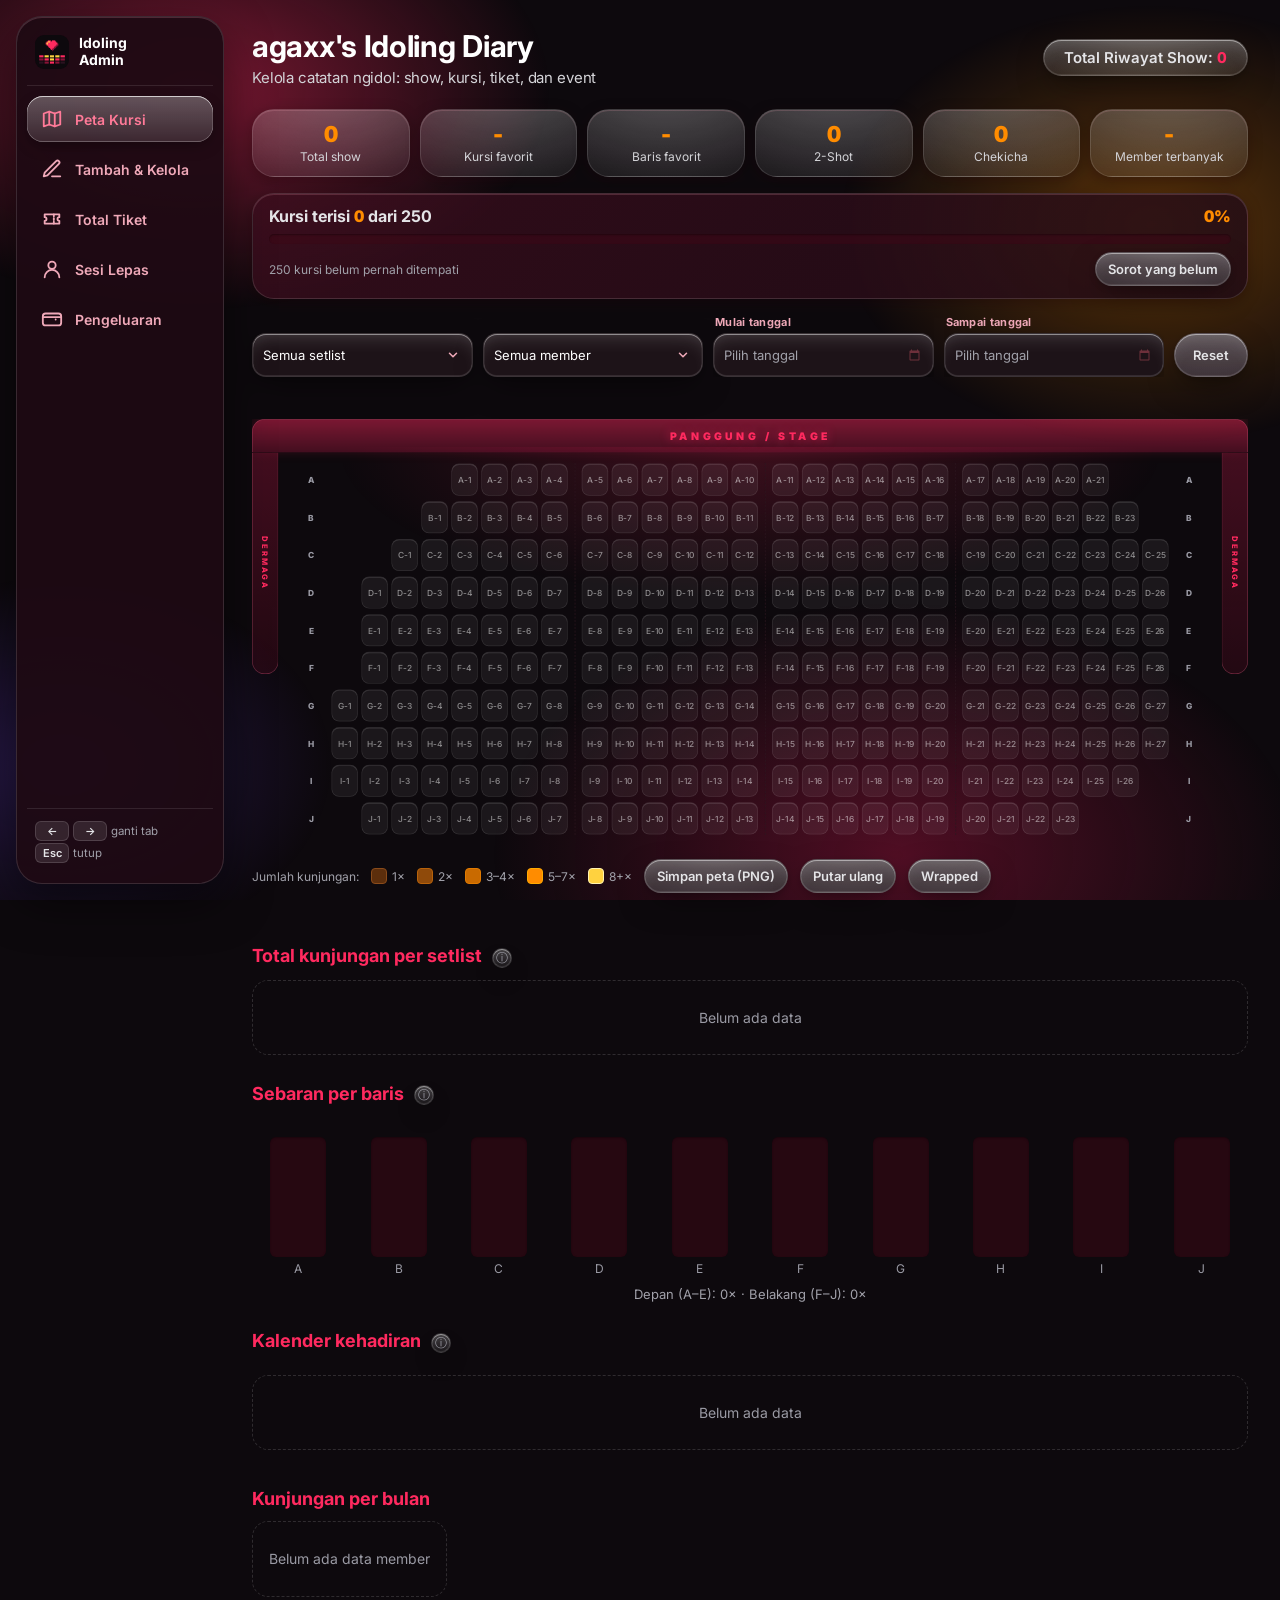
==== admin.html @ a736b7a4 "Improve lineup rendering and member display Enhance lineup rendering with new member indication and " ====
<!DOCTYPE html>
<html lang="id">
<head>
<meta charset="UTF-8">
<meta name="viewport" content="width=device-width, initial-scale=1.0, viewport-fit=cover">
<title>agaxx's Idoling Diary · Admin</title>
<meta name="theme-color" content="#0d090d">
<meta name="robots" content="noindex,nofollow">
<link rel="icon" type="image/png" href="icons/icon-192.png">
<link rel="preconnect" href="https://fonts.googleapis.com">
<link rel="preconnect" href="https://fonts.gstatic.com" crossorigin>
<link href="https://fonts.googleapis.com/css2?family=Inter:wght@400;500;600;700;800;900&family=Caveat:wght@600;700&display=swap" rel="stylesheet">
<link rel="stylesheet" href="assets/css/shared.css">
<style>
.view{display:none;width:100%}
.view.active{display:flex;flex-direction:column;align-items:center}
.crud{width:100%;max-width:1200px;display:grid;grid-template-columns:340px 1fr;gap:24px;align-items:start;margin-top:20px}
.card{background:#140d11;border:1px solid #2a1820;border-radius:16px;padding:24px;box-sizing:border-box}
.card h3{margin:0 0 18px;font-size:18px;color:#ff2a5f}
.fg{display:flex;flex-direction:column;gap:6px;margin-bottom:14px}
.fg label{font-size:13px;color:#a1a1aa;font-weight:600}
.lu-box{background:#0f0a0d;border:1px solid #3d222e;border-radius:10px;padding:8px;display:flex;flex-direction:column;gap:8px}
.lu-box:focus-within{border-color:#ff2a5f}
.lu-box input{border:0!important;background:transparent!important;padding:4px 2px!important;box-shadow:none!important;outline:none}
.lu-chips{display:flex;flex-wrap:wrap;gap:6px}
.lu-chips:empty{display:none}
.lu-chip{display:inline-flex;align-items:center;gap:6px;background:rgba(255,140,0,.16);border:1px solid rgba(255,140,0,.45);color:#ffd9b0;border-radius:9999px;padding:4px 6px 4px 10px;font-size:12.5px;font-weight:600}
.lu-chip.new{background:rgba(255,210,63,.14);border:1px dashed rgba(255,210,63,.65);color:#ffe9a0}
.lu-chip button{background:none;border:0;color:inherit;font-size:15px;line-height:1;cursor:pointer;padding:0 3px;opacity:.8}
.lu-chip button:hover{opacity:1;color:#ff2a5f}
.lu-copy{display:flex;gap:8px;align-items:center}
.lu-copy select{flex:1;min-width:0}
.lu-copy[hidden]{display:none}
.lu-pick summary{cursor:pointer;font-size:12.5px;color:#a1a1aa}
.lu-pick .lu-chips{margin-top:8px;max-height:180px;overflow-y:auto}
.lu-pick button{background:#181115;color:#e4e4e7;border:1px dashed #3d222e;border-radius:9999px;padding:4px 10px;font-size:12.5px;cursor:pointer}
.lu-pick button:hover{border-color:#ff2a5f;color:#ff2a5f}
.lu-n{color:#a1a1aa;font-size:12px}
input,textarea,select{background:#1d1318;border:1px solid #3d222e;border-radius:8px;padding:10px 12px;color:#fff;font-size:14px;font-family:inherit;outline:none;box-sizing:border-box;width:100%}
input:focus,textarea:focus,select:focus{border-color:#ff2a5f}
#msg{font-size:13px;margin-top:10px;min-height:16px;color:#f87171}
.actions{display:flex;gap:8px;margin-top:18px}
.btn{padding:12px 16px;border-radius:8px;font-weight:700;font-size:14px;cursor:pointer;border:1px solid #3f3f46;background:#27272a;color:#d4d4d8}
.btn.main{flex:1;background:#881337;border-color:#f43f5e;color:#fff}
#btn-cancel{display:none}
.bar{display:flex;justify-content:space-between;align-items:center;gap:12px;margin-bottom:16px;flex-wrap:wrap}
.bar h3{margin:0}
#search{max-width:200px;padding:8px 12px;font-size:13px}
.tools{display:flex;gap:8px;margin-bottom:16px;flex-wrap:wrap}
.tools .btn{padding:8px 14px;font-size:13px}
.scroll{overflow-x:auto}
table{width:100%;border-collapse:collapse;text-align:left;font-size:13px;min-width:600px}
th{background:#1d1318;color:#a1a1aa;padding:12px 10px;font-weight:600;border-bottom:1px solid #3d222e}
td{padding:12px 10px;border-bottom:1px solid #24151d;color:#e4e4e7}
.seat-badge.bad{background:#dc2626;color:#fff}
.ts-ya,.ts-no{padding:3px 8px;border-radius:6px;font-size:11px;font-weight:700}
.ts-ya{background:#047857;color:#fff}.ts-no{background:#27272a;color:#a1a1aa;font-weight:600}
.act{padding:6px 10px;border-radius:6px;border:none;font-size:12px;font-weight:600;cursor:pointer;margin-right:4px;color:#fff}
.edit{background:#2563eb}.del{background:#dc2626}
.thumb{display:block;width:44px;height:44px;object-fit:cover;border-radius:6px;margin-top:6px;cursor:zoom-in;border:1px solid #3d222e}

.pprev{display:none;align-items:center;gap:10px;margin-top:6px}
.pprev img{width:64px;height:64px;object-fit:cover;border-radius:8px;border:1px solid #3d222e}
.pprev .btn{padding:6px 10px;font-size:12px}
@media(max-width:900px){.crud{grid-template-columns:1fr}}
td .seat-badge{font-size:12px}
#backup-note{font-size:12px;color:#a1a1aa;margin:0 0 10px}
#backup-note.warn{color:#fbbf24}
#pager{display:flex;gap:12px;align-items:center;justify-content:center;margin-top:12px;font-size:13px;color:#a1a1aa}
.modal.wide{max-width:680px;max-height:90vh;overflow-y:auto}
.jk-help{color:#a1a1aa;font-size:13px;margin:0 0 10px;line-height:1.5}
#jk-in,#jk-code{font-family:monospace;font-size:12px;margin:8px 0}
details{margin:8px 0}
summary{cursor:pointer;color:#ff8c00;font-size:13px;font-weight:600}
.jk-opt{display:flex;gap:8px;align-items:center;font-size:13px;margin:8px 0}
.jk-opt input{width:auto}
#jk-out{margin:12px 0;max-height:240px;overflow-y:auto;font-size:13px;color:#e4e4e7}
.jk-r{display:grid;grid-template-columns:100px 56px 1fr auto;gap:8px;padding:6px 8px;border-bottom:1px solid #24151d}
.jk-r.dup{opacity:.55}
.jk-r i{font-style:normal;font-size:11px;font-weight:800;color:#34d399}
.jk-r.dup i{color:#a1a1aa}
.jk-act{display:flex;gap:8px;justify-content:flex-end}
.btn:disabled{opacity:.4;cursor:default}
#cat-list{max-height:55vh;overflow-y:auto}
.cat-r{display:flex;gap:10px;align-items:center;justify-content:space-between;padding:8px 0;border-bottom:1px solid #24151d}
.cat-n{flex:1;min-width:0;font-size:13px}
.cat-n small{display:block;color:#a1a1aa;font-size:11px}
.cat-r select{width:auto;max-width:55%}
.pubopt{flex-basis:100%;width:100%;display:flex;flex-direction:column;gap:6px;margin-top:10px;padding:12px;border:1px solid #3d222e;border-radius:10px;font-size:13px;box-sizing:border-box}
.pubopt label{display:flex;gap:8px;align-items:center}
.pubopt input{width:auto}
.pubopt small{color:#a1a1aa}
#todo{display:flex;flex-wrap:wrap;gap:8px;align-items:center;margin:0 0 10px;font-size:13px}
.todo-c{background:#2a1a10;border:1px solid #6b4a12;color:#fbbf24;border-radius:99px;padding:5px 12px;font-size:12px;font-weight:700;cursor:pointer;font-family:inherit}
.todo-c:hover,.todo-c.on{background:#6b4a12;color:#fff}
.todo-ok{color:#34d399;font-weight:700}
#tt{display:flex;flex-direction:column;gap:18px}
.tt-note{color:#a1a1aa;font-size:12px;margin:0}
.tt-years{display:flex;flex-wrap:wrap;gap:6px}
.tt-y{background:#181115;border:1px solid #2d1820;color:#e4e4e7;border-radius:99px;padding:5px 14px;font-size:12px;font-weight:700;cursor:pointer;font-family:inherit}
.tt-y:hover{border-color:#ff2a5f}
.tt-y.on{background:#881337;border-color:#f43f5e;color:#fff}
.tt-hero{background:linear-gradient(135deg,rgba(255,42,95,.2),#181115 70%);border:1px solid #3d222e;border-radius:16px;padding:20px}
.tt-big{display:flex;align-items:baseline;gap:10px;flex-wrap:wrap}
.tt-big b{font-size:48px;font-weight:900;color:#ffd23f;line-height:1;font-variant-numeric:tabular-nums}
.tt-big span{font-size:15px;font-weight:700;color:#e4e4e7}
.tt-big small{color:#a1a1aa;font-size:12px}
.tt-bar{display:flex;height:12px;border-radius:99px;overflow:hidden;background:#1e050c;transform-origin:left;animation:growx .8s cubic-bezier(.2,.8,.2,1) both}
.tt-bar i{display:block;height:100%}
.tt-legend{display:flex;flex-wrap:wrap;gap:6px 16px;margin-top:10px;font-size:12px;color:#d4d4d8}
.tt-legend span{display:inline-flex;align-items:center;gap:6px}
.tt-legend i{width:10px;height:10px;border-radius:3px;display:inline-block}
.tt-cards{display:grid;grid-template-columns:repeat(auto-fit,minmax(150px,1fr));gap:12px}
.tt-c{background:#181115;border:1px solid #2d1820;border-top:3px solid var(--c);border-radius:14px;padding:14px;animation:rise .45s cubic-bezier(.2,.8,.2,1) both;animation-delay:calc(var(--i) * 80ms)}
.tt-c b{display:block;font-size:34px;font-weight:900;color:var(--c);line-height:1.1;font-variant-numeric:tabular-nums}
.tt-c .tl{font-size:14px;font-weight:800;color:#fff;margin-top:2px}
.tt-c small{display:block;color:#a1a1aa;font-size:11px;margin-top:6px;line-height:1.55}
.tt-h{color:#ff2a5f;font-size:15px;margin:0 0 6px}
.tt-r{display:grid;grid-template-columns:minmax(80px,150px) 1fr 40px;gap:10px;align-items:center;padding:6px 0;font-size:13px}
.tt-r .nm{overflow:hidden;text-overflow:ellipsis;white-space:nowrap}
.tt-r .nm small{display:block;color:#a1a1aa;font-size:10px}
.tt-r .tot{font-weight:900;color:#ff8c00;text-align:right;font-variant-numeric:tabular-nums}
@media(prefers-reduced-motion:reduce){.tt-bar,.tt-c{animation:none}}
.tt-r .nm,.tt-m .nm{overflow:hidden;text-overflow:ellipsis;white-space:nowrap}
.tt-m .nm small{display:block;color:#a1a1aa;font-size:10px}
.tt-m{border-bottom:1px solid #24151d}
.tt-m summary{display:grid;grid-template-columns:minmax(90px,170px) 1fr 40px;gap:10px;align-items:center;padding:8px 4px;cursor:pointer;list-style:none;font-size:13px;border-radius:8px;transition:background .2s}
.tt-m summary::-webkit-details-marker{display:none}
.tt-m summary:hover{background:rgba(255,255,255,.04)}
.tt-m .nm::before{content:'▸';display:inline-block;margin-right:6px;color:#9a9aa4;transition:transform .25s var(--ease)}
.tt-m[open] .nm::before{transform:rotate(90deg)}
.tt-m .tot{font-weight:900;color:#ff8c00;text-align:right;font-variant-numeric:tabular-nums}
.tt-m em{font-style:normal;font-size:10px;color:#93c5fd;border:1px solid #1e3a5f;border-radius:99px;padding:1px 6px;margin-left:6px}
.tt-ml{padding:4px 0 10px 14px;margin:0 0 8px 6px;border-left:2px solid #3d222e}
.tt-m[open] .tt-ml{animation:fade .3s ease-out}
.tt-m{interpolate-size:allow-keywords}
.tt-m::details-content{block-size:0;overflow:hidden;transition:block-size .3s ease,content-visibility .3s allow-discrete}
.tt-m[open]::details-content{block-size:auto}
/* animasi admin */
.view.active{animation:tabin .3s var(--ease)}
.card{animation:rise .5s var(--ease) both}
.crud>.card{animation:none} /* masuknya sudah dipegang cascade() di switchTab; animasi ganda bikin kartu melompat di akhir */
#msg.pulse{animation:rise .35s var(--ease)}
#todo .todo-c{animation:popin .3s var(--ease) both}
tbody tr{transition:background .2s}
tbody tr:hover{background:rgba(255,255,255,.035)}
input:focus,select:focus,textarea:focus{box-shadow:0 0 0 3px rgba(255,42,95,.18)}
input,select,textarea{transition:border-color .2s,box-shadow .2s}
.thumb{transition:transform .25s var(--ease)}
.thumb:hover{transform:scale(1.6);position:relative;z-index:3}
@media(prefers-reduced-motion:reduce){.tt-m[open] .tt-ml,.view.active,.card,#msg.pulse,#todo .todo-c{animation:none}.tt-m::details-content{transition:none}}
.tt-fil{display:flex;flex-wrap:wrap;align-items:center;gap:6px}
.tt-fil>span{font-size:11px;color:#a1a1aa;min-width:44px}
.tt-c[data-k]{cursor:pointer}
.tt-c.on{box-shadow:0 0 0 2px var(--c)}
button.tt-c{font:inherit;color:inherit;text-align:left;cursor:pointer}
.tt-c .tl{display:block}
.tt-c.on{box-shadow:0 0 0 2px var(--c)}
.tt-hint{font-style:normal;color:#9a9aa4}
.tt-k{min-width:84px}
.ex-n{font-size:22px!important}
.ex-big{font-size:38px!important}
.ex-m summary{grid-template-columns:minmax(90px,170px) 1fr 112px}
.ex-m .tot{font-size:12px;white-space:nowrap}
.ex-l{display:grid;grid-template-columns:1fr auto auto;gap:12px;font-size:12px;padding:4px 0;color:#d4d4d8}
.ex-l b{color:#ff8c00;min-width:96px;text-align:right}
.ex-prices{background:#181115;border:1px solid #2d1820;border-radius:12px;padding:10px 14px}
.ex-prices summary{cursor:pointer;font-weight:700;color:#e4e4e7}
.ex-grid{display:grid;grid-template-columns:repeat(auto-fit,minmax(230px,1fr));gap:4px 16px;margin:10px 0}
.ex-pr{display:grid;grid-template-columns:1fr 120px;gap:8px;align-items:center;font-size:13px}
.ex-ov{display:grid;grid-template-columns:140px 1fr 120px 36px;gap:8px;align-items:center;margin:6px 0}
.ex-prices small{color:#a1a1aa}
.ex-sub{margin-bottom:14px}
#ex:not([hidden]),#away:not([hidden]),#misc:not([hidden]){animation:tabin .3s var(--ease)}
#away,#misc{display:flex;flex-direction:column;gap:18px}
.aw-form{display:grid;grid-template-columns:repeat(auto-fit,minmax(170px,1fr));gap:10px;background:#181115;border:1px solid #2d1820;border-radius:14px;padding:14px}
.aw-form label{display:grid;gap:4px;font-size:12px;color:#a1a1aa}
.aw-wide{grid-column:1/-1}
.aw-act{grid-column:1/-1;display:flex;gap:8px;justify-content:flex-end}
.aw-row{display:grid;grid-template-columns:100px 1fr auto auto;gap:10px;align-items:center;padding:8px 6px;border-bottom:1px solid #24151d;font-size:13px;transition:background .2s}
.aw-row:hover{background:rgba(255,255,255,.035)}
.aw-row b{color:#ff8c00;white-space:nowrap}
.aw-m small{display:block;color:#a1a1aa;font-size:11px}
.aw-m i{display:inline-block;width:8px;height:8px;border-radius:50%;margin-right:6px}
.aw-b{display:flex;gap:6px}
.tt-r.aw-t{grid-template-columns:minmax(90px,170px) 1fr 104px}
.aw-t .tot{font-size:12px;white-space:nowrap}
@media(max-width:600px){.aw-row{grid-template-columns:84px 1fr auto}.aw-b{grid-column:1/-1;justify-content:flex-end}}
.so-row{display:grid;grid-template-columns:56px 1fr auto auto;gap:12px;align-items:center;padding:8px 6px;border-bottom:1px solid #24151d;font-size:13px;transition:background .2s}
.so-row:hover{background:rgba(255,255,255,.035)}
.so-row img,.so-ph{width:48px;height:48px;border-radius:8px;object-fit:cover;background:#1e050c;display:flex;align-items:center;justify-content:center;cursor:zoom-in}
.so-ph{cursor:default}
.so-row small{display:block;color:#a1a1aa;font-size:11px}
.so-p{color:#ff8c00;white-space:nowrap}
.tsev-h{display:flex;flex-wrap:wrap;gap:10px;align-items:center;justify-content:space-between;margin:0 0 6px}
.tsev-h select{width:auto}
.tsev-row{display:grid;grid-template-columns:56px 1fr auto;gap:12px;align-items:center;padding:8px 6px;border-bottom:1px solid #24151d;font-size:13px}
.tsev-row small{display:block;color:#a1a1aa;font-size:11px}
.tsev-row img,.tsev-row .so-ph{width:48px;height:48px;border-radius:8px;object-fit:cover;background:#1e050c;display:flex;align-items:center;justify-content:center}
.tsev-row img{cursor:zoom-in}
.tsev-up{position:relative;overflow:hidden;cursor:pointer;display:inline-block}
.tsev-up input{position:absolute;inset:0;opacity:0;cursor:pointer;font-size:0}
#tsev{margin-bottom:26px}
@media(max-width:600px){.tsev-row{grid-template-columns:56px 1fr}.tsev-row .aw-b{grid-column:1/-1;justify-content:flex-end}}
.so-prev{display:flex;gap:10px;align-items:center;margin-top:6px}
.so-prev img{width:72px;height:72px;object-fit:cover;border-radius:10px}
#solo{display:flex;flex-direction:column;gap:18px}
@media(max-width:600px){.so-row{grid-template-columns:56px 1fr auto}.so-row .aw-b{grid-column:1/-1;justify-content:flex-end}}
</style>
<style>
/* admin-app.css — tampilan "seperti app" untuk admin.html (padanan app.css di index.html).
   Semua aturan dibatasi ke body.adm dan dimuat SETELAH shared.css dan <style> admin.
   HP    : max-width 768px  (tab bar melayang di bawah, ikon + label pendek)
   Tablet: 769–1279px       (tab di atas, menempel, boleh turun baris)
   Laptop: min-width 1280px (sidebar kiri) */

.sb-brand,.sb-keys{display:none}

/* ---------- perbaikan lebar: halaman admin tidak boleh melebar ke samping ---------- */
body.adm .view{min-width:0}
body.adm .card{min-width:0}
body.adm .crud{grid-template-columns:340px minmax(0,1fr)} /* 1fr biasa tidak bisa lebih sempit dari tabel min-width:600px di dalamnya */
@media(max-width:900px){body.adm .crud{grid-template-columns:minmax(0,1fr)}}

/* ---------- gerak ala iOS ---------- */
body.adm{--ios:cubic-bezier(.32,.72,0,1);-webkit-tap-highlight-color:transparent}
body.adm .wrap{overflow-x:clip}
body.adm button,body.adm .seat{touch-action:manipulation}
body.adm .view.active{animation:none} /* perpindahan tab digerakkan skrip (WAAPI) */
body.adm .tab-ind{transition:none!important;will-change:transform,width,height;border-radius:9999px}
body.adm .tab:active{transform:scale(.93)}

/* ---------- ikon tab (mask SVG, ikut warna teks) ---------- */
body.adm .tab{--ic:none}
body.adm .tab[data-tab=peta]{--ic:url("data:image/svg+xml,%3Csvg xmlns='http://www.w3.org/2000/svg' viewBox='0 0 24 24' fill='none' stroke='black' stroke-width='2' stroke-linecap='round' stroke-linejoin='round'%3E%3Cpath d='M3 6l6-2 6 2 6-2v14l-6 2-6-2-6 2z'/%3E%3Cpath d='M9 4v14M15 6v14'/%3E%3C/svg%3E")}
body.adm .tab[data-tab=crud]{--ic:url("data:image/svg+xml,%3Csvg xmlns='http://www.w3.org/2000/svg' viewBox='0 0 24 24' fill='none' stroke='black' stroke-width='2' stroke-linecap='round' stroke-linejoin='round'%3E%3Cpath d='M12 20h9'/%3E%3Cpath d='M16.5 3.5a2.1 2.1 0 0 1 3 3L7 19l-4 1 1-4z'/%3E%3C/svg%3E")}
body.adm .tab[data-tab=tiket]{--ic:url("data:image/svg+xml,%3Csvg xmlns='http://www.w3.org/2000/svg' viewBox='0 0 24 24' fill='none' stroke='black' stroke-width='2' stroke-linecap='round' stroke-linejoin='round'%3E%3Cpath d='M4 7h16v3a2 2 0 0 0 0 4v3H4v-3a2 2 0 0 0 0-4z'/%3E%3Cpath d='M14 7v10' stroke-dasharray='2 2'/%3E%3C/svg%3E")}
body.adm .tab[data-tab=solo]{--ic:url("data:image/svg+xml,%3Csvg xmlns='http://www.w3.org/2000/svg' viewBox='0 0 24 24' fill='none' stroke='black' stroke-width='2' stroke-linecap='round' stroke-linejoin='round'%3E%3Ccircle cx='12' cy='8' r='4'/%3E%3Cpath d='M4 21a8 8 0 0 1 16 0'/%3E%3C/svg%3E")}
body.adm .tab[data-tab=biaya]{--ic:url("data:image/svg+xml,%3Csvg xmlns='http://www.w3.org/2000/svg' viewBox='0 0 24 24' fill='none' stroke='black' stroke-width='2' stroke-linecap='round' stroke-linejoin='round'%3E%3Crect x='2' y='6' width='20' height='13' rx='3'/%3E%3Cpath d='M16 12.5h.01M2 10h20'/%3E%3C/svg%3E")}
body.adm .tab::before{content:'';flex:none;width:22px;height:22px;background:currentColor;
  -webkit-mask:var(--ic) center/contain no-repeat;mask:var(--ic) center/contain no-repeat}

/* =====================================================================
   HP
   ===================================================================== */
@media(max-width:768px){
  html{overscroll-behavior-y:contain}
  body.adm .wrap{padding:calc(env(safe-area-inset-top,0px) + 18px) 12px calc(108px + env(safe-area-inset-bottom,0px))}
  :root{--stick:calc(env(safe-area-inset-top,0px) + 12px)!important}

  body.adm .head{margin-bottom:16px;padding:0 6px}
  body.adm .head h1{font-size:28px;line-height:1.1;letter-spacing:-.02em;margin:0 0 8px;text-wrap:balance}
  body.adm .head .sub{font-size:13px;line-height:1.45;margin:0 0 14px;text-wrap:balance}

  /* tab bar melayang di bawah */
  body.adm .tabbar{position:fixed;top:auto;bottom:calc(10px + env(safe-area-inset-bottom,0px));left:12px;right:12px;width:auto;margin:0;
    display:grid;grid-template-columns:none;grid-auto-flow:column;grid-auto-columns:minmax(0,1fr);gap:0;padding:6px;border-radius:28px;z-index:40;box-sizing:border-box;
    box-shadow:0 14px 34px rgba(0,0,0,.55),inset 0 1px 0 rgba(255,170,190,.22)}
  body.adm .tab{display:flex;flex-direction:column;align-items:center;justify-content:center;gap:3px;padding:8px 2px 7px;
    font-size:0!important;line-height:0;text-align:center;min-width:0}
  body.adm .tab::after{content:attr(data-short);font-size:10.5px;font-weight:600;line-height:1.1;letter-spacing:.01em}
  body.adm .tab-ind{border-radius:22px}
}

/* =====================================================================
   Tablet & layar di antara: tab bar di atas, ikon di samping label, boleh turun baris
   ===================================================================== */
@media(min-width:769px) and (max-width:1279px){
  body.adm .tab{display:inline-flex;align-items:center;gap:7px;padding:9px 15px}
  body.adm .tab::before{width:18px;height:18px}
}

/* =====================================================================
   Laptop: sidebar kiri
   ===================================================================== */
@media(min-width:1280px){
  body.adm .wrap{max-width:none;padding:28px 32px 56px 252px}
  body.adm .tabbar{position:fixed;left:16px;top:16px;bottom:16px;width:208px;margin:0;display:flex;flex-direction:column;flex-wrap:nowrap;
    align-items:stretch;justify-content:flex-start;gap:4px;padding:16px 10px;border-radius:26px;z-index:40;box-sizing:border-box;
    box-shadow:0 18px 46px rgba(0,0,0,.5),inset 0 1px 0 rgba(255,170,190,.2)}
  body.adm .sb-brand{display:flex;align-items:center;gap:10px;padding:2px 8px 16px;margin-bottom:6px;border-bottom:1px solid rgba(255,255,255,.1);position:relative;z-index:1}
  body.adm .sb-brand img{width:34px;height:34px;border-radius:9px}
  body.adm .sb-brand b{font-size:14px;line-height:1.2;font-weight:700}
  body.adm .tab{display:flex;align-items:center;justify-content:flex-start;gap:12px;padding:12px 14px;border-radius:16px;font-size:14px;text-align:left;white-space:nowrap}
  body.adm .tab-ind{border-radius:16px}
  body.adm .sb-keys{display:block;margin-top:auto;padding:12px 8px 2px;border-top:1px solid rgba(255,255,255,.1);font-size:11.5px;line-height:1.9;color:#a1a1aa;position:relative;z-index:1}
  body.adm .sb-keys kbd{display:inline-block;min-width:20px;padding:0 6px;margin-right:4px;border-radius:6px;background:rgba(255,255,255,.1);border:1px solid rgba(255,255,255,.14);
    font:600 11px/18px Inter,system-ui,sans-serif;text-align:center;color:#e4e4e7}
}
@media(min-width:1500px){body.adm .wrap{padding-right:48px}}

@media(prefers-reduced-motion:reduce){body.adm .tab:active{transform:none}}

/* =====================================================================
   Terasa seperti aplikasi: tekan lama tidak menyeleksi teks / memunculkan menu salin.
   Hanya layar sentuh (hover:none); kolom isian tetap bisa dipilih. Laptop dengan mouse normal.
   ===================================================================== */
@media(hover:none){
  body.adm{-webkit-user-select:none;user-select:none;-webkit-touch-callout:none}
  body.adm input,body.adm textarea,body.adm select,body.adm [contenteditable],body.adm pre,body.adm #jk-out{-webkit-user-select:text;user-select:text;-webkit-touch-callout:default}
  body.adm img{-webkit-user-drag:none;user-drag:none;-webkit-touch-callout:none}
}
/* ---------- toast (simpan / urungkan hapus) ---------- */
#toast{position:fixed;left:50%;bottom:24px;z-index:60;transform:translate(-50%,12px);opacity:0;pointer-events:none;display:flex;align-items:center;gap:6px;
  padding:6px 8px 6px 16px;border-radius:99px;background:rgba(36,20,27,.97);border:1px solid rgba(255,255,255,.16);color:#fff;font-size:13px;font-weight:600;
  box-shadow:0 12px 30px rgba(0,0,0,.5);max-width:calc(100vw - 24px);box-sizing:border-box;transition:transform .55s cubic-bezier(.32,.72,0,1),opacity .35s}
#toast.on{transform:translate(-50%,0);opacity:1;pointer-events:auto}
#toast span{min-width:0;overflow:hidden;text-overflow:ellipsis;white-space:nowrap;padding:8px 6px 8px 0}
#toast button{flex:none;min-height:40px;padding:0 14px;border:none;border-radius:99px;background:rgba(255,255,255,.1);color:#ff8fab;font:inherit;font-weight:800;cursor:pointer}
#toast button:active{transform:scale(.94)}
@media(max-width:768px){#toast{bottom:calc(92px + env(safe-area-inset-bottom,0px))}}
@media(min-width:1280px){#toast{left:calc(50% + 120px)}}

/* ---------- baris yang baru disimpan menyala sebentar ---------- */
@keyframes rowflash{from{background:rgba(255,42,95,.3)}to{background:rgba(255,42,95,0)}}
body.adm tr.flash{animation:rowflash 2s ease-out}
@media(prefers-reduced-motion:reduce){body.adm tr.flash{animation:none;background:rgba(255,42,95,.14)}}

/* ---------- HP: tabel jadi kartu, tombol simpan melekat ---------- */
@media(max-width:768px){
  body.adm .scroll{overflow-x:visible}
  body.adm table{display:block;min-width:0;width:100%}
  body.adm thead{display:none}
  body.adm tbody{display:flex;flex-direction:column;gap:10px}
  body.adm tbody tr{display:grid;grid-template-columns:auto minmax(0,1fr);gap:6px 12px;align-items:center;padding:14px;border:1px solid #2a1820;border-radius:16px;background:#1d1318}
  body.adm td{display:block;min-width:0;padding:0;border:0;overflow-wrap:anywhere}
  body.adm td[colspan]{grid-column:1/-1;padding:18px 0}
  body.adm td:nth-child(3),body.adm td:nth-child(4),body.adm td:nth-child(5),body.adm td:nth-child(6){grid-column:1/-1}
  body.adm td:nth-child(3){color:#a1a1aa;font-size:12.5px}
  body.adm td:nth-child(4)::before,body.adm td:nth-child(5)::before,body.adm td:nth-child(6)::before{content:attr(data-l);display:block;font-size:11px;font-weight:700;letter-spacing:.04em;text-transform:uppercase;color:#a1a1aa;margin-bottom:2px}
  body.adm td.nil{display:none}
  body.adm td:nth-child(7){grid-column:1/-1;display:grid;grid-template-columns:1fr 1fr;gap:8px;margin-top:6px}
  body.adm .act{min-height:44px;margin:0;font-size:14px;border-radius:10px}
  /* lencana "Tersimpan" bawaan: pindah ke atas supaya tidak menutupi tab bar (gaya bawaannya inline, jadi perlu !important) */
  #stor-badge{top:calc(env(safe-area-inset-top,0px) + 10px)!important;bottom:auto!important}
  /* tombol simpan form menempel di atas tab bar selama form masih panjang */
  body.adm #form .actions{position:sticky;bottom:calc(86px + env(safe-area-inset-bottom,0px));z-index:5;margin:14px -8px 0;padding:18px 8px 8px;
    background:linear-gradient(to bottom,rgba(20,13,17,0),#140d11 38%)}
}
/* ---------- error per kolom, tombol lanjut, keadaan kosong ---------- */
.fg.err input,.fg.err select,.fg.err textarea{border-color:#f87171;box-shadow:0 0 0 3px rgba(248,113,113,.16)}
.ferr{color:#f87171;font-size:12.5px;line-height:1.35}
@keyframes shake{20%{transform:translateX(-5px)}45%{transform:translateX(4px)}70%{transform:translateX(-2px)}}
.fg.shake{animation:shake .34s}
@media(prefers-reduced-motion:reduce){.fg.shake{animation:none}}
#btn-again{flex:1}
#tbody .empty{padding:28px 16px;border:1px dashed rgba(255,255,255,.16);border-radius:16px;color:#a1a1aa;line-height:1.5}
#tbody .empty b{display:block;color:#fff;font-size:16px;margin-bottom:4px}
.empty-act{display:flex;gap:8px;justify-content:center;flex-wrap:wrap;margin-top:14px}
@media(max-width:768px){body.adm tbody tr.none{display:block;padding:0;border:0;background:none}}

/* ---------- gerak Pengeluaran / Total Tiket: samakan dengan tempo tab lain (iOS, 0.6-1.1 dtk) ----------
   Sebelumnya .tt-c .45s, .tt-bar .8s, ganti sub-tab .3s, accordion bulan .3s: jauh lebih cepat dari sisa aplikasi.
   Jeda antarkartu dibatasi (maks 11 kartu) supaya kartu terakhir tidak menunggu terlalu lama. */
body.adm .tt-c{animation:rise .75s var(--ios) both;animation-delay:calc(min(var(--i,0),11) * 55ms)}
body.adm .tt-bar{animation:growx 1.1s var(--ios) .12s both}
body.adm #ex:not([hidden]),body.adm #away:not([hidden]),body.adm #misc:not([hidden]){animation:tabin .64s var(--ios)}
body.adm .tt-m::details-content{transition:block-size .5s var(--ios),content-visibility .5s allow-discrete}
body.adm .tt-m[open] .tt-ml{animation:fade .45s var(--ios)}
body.adm .tt-m .nm::before{transition:transform .4s var(--ios)}
body.adm #todo .todo-c{animation-duration:.5s;animation-timing-function:var(--ios)}
body.adm #msg.pulse{animation-duration:.55s;animation-timing-function:var(--ios)}

/* kartu / blok Tiket & Pengeluaran kini masuk lewat liquid.swap() (liquid.js): CSS per-kartu dan fade pembungkus dimatikan supaya tidak dobel */
body.adm .tt-c{animation:none}
body.adm #ex:not([hidden]),body.adm #away:not([hidden]),body.adm #misc:not([hidden]){animation:none}
@media(prefers-reduced-motion:reduce){body.adm .tt-c,body.adm .tt-bar,body.adm #ex,body.adm #away,body.adm #misc,body.adm .tt-m[open] .tt-ml,body.adm #todo .todo-c,body.adm #msg.pulse{animation:none!important}body.adm .tt-m::details-content{transition:none}}
</style>
<link rel="stylesheet" href="assets/css/liquid.css">
<link rel="stylesheet" href="assets/css/splash.css">
</head>
<body class="adm">
<div id="splash" role="status" aria-live="polite" data-stages="ready" data-min="1800"><canvas id="splash-cv" width="80" height="45" aria-hidden="true"></canvas><b>agaxx's Idoling Diary</b><span id="splash-t">Admin · Memuat data</span></div>
<script src="assets/js/splash.js"></script>
<div class="wrap">
  <div class="head">
    <h1>agaxx's Idoling Diary</h1>
    <p class="sub">Kelola catatan ngidol: show, kursi, tiket, dan event</p>
    <div class="badge">Total Riwayat Show: <span id="total">0</span></div>
  </div>
  <div class="tabbar" role="tablist"><button type="button" class="tab on" data-tab="peta" data-short="Peta" role="tab" aria-selected="true">Peta Kursi</button><button type="button" class="tab" data-tab="crud" data-short="Data" role="tab" aria-selected="false">Tambah &amp; Kelola</button><button type="button" class="tab" data-tab="tiket" data-short="Tiket" role="tab" aria-selected="false">Total Tiket</button><button type="button" class="tab" data-tab="solo" data-short="Sesi" role="tab" aria-selected="false">Sesi Lepas</button><button type="button" class="tab" data-tab="biaya" data-short="Biaya" role="tab" aria-selected="false">Pengeluaran</button></div>

  <div id="view-peta" class="view active">
    <div id="seating-wrapper">
      <div id="stage-container">
        <div class="stage">PANGGUNG / STAGE</div>
        <div class="arena">
          <div class="catwalk">DERMAGA</div>
          <div id="chart"></div>
          <div class="catwalk">DERMAGA</div>
        </div>
      </div>
    </div>
  </div>

  <div id="view-tiket" class="view"><div id="tt"></div></div>
  <div id="view-solo" class="view"><div id="tsev"></div><div id="solo"></div></div>

  <div id="view-biaya" class="view">
    <div class="tt-years ex-sub"><button type="button" class="tt-y ex-t on" data-ext="sum">Ringkasan</button><button type="button" class="tt-y ex-t" data-ext="away">Away</button><button type="button" class="tt-y ex-t" data-ext="live">Livestream &amp; App</button><button type="button" class="tt-y ex-t" data-ext="fanbase">Fanbase</button><button type="button" class="tt-y ex-t" data-ext="project">Project</button><button type="button" class="tt-y ex-t" data-ext="merch">Merch</button><button type="button" class="tt-y ex-t" data-ext="gift">Gift</button><button type="button" class="tt-y ex-t" data-ext="konser">Konser</button><button type="button" class="tt-y ex-t" data-ext="offair">Off-Air</button></div>
    <div id="ex"></div>
    <div id="away" hidden></div>
    <div id="misc" hidden></div>
  </div>

  <div id="view-crud" class="view">
    <div class="crud">
      <div class="card">
        <h3 id="form-title">Tambah Riwayat Show</h3>
        <form id="form" novalidate>
          <input type="hidden" id="f-id">
          <div class="fg"><label for="f-seat">Nomor Kursi</label>
            <input id="f-seat" placeholder="A-19 (A19 juga boleh)" style="text-transform:uppercase" autocomplete="off"></div>
          <div class="fg"><label for="f-setlist">Setlist / Event</label>
            <input id="f-setlist" list="dl-setlist" placeholder="Pajama Drive" autocomplete="off"><datalist id="dl-setlist"></datalist><datalist id="dl-member"></datalist></div>
          <div class="fg"><label for="f-date">Tanggal Show</label>
            <input type="date" id="f-date"></div>
          <div class="fg"><label for="f-sesi">Sesi</label>
            <select id="f-sesi"><option value="">-</option><option value="Siang">Siang</option><option value="Malam">Malam</option></select></div>
          <div class="fg"><label for="f-harga">Harga tiket (Rp, opsional)</label>
            <input id="f-harga" type="number" min="0" step="1000" inputmode="numeric" placeholder="150000"></div>
          <div class="fg"><label for="f-tiket">Jenis tiket (opsional)</label>
            <input id="f-tiket" list="dl-tiket" placeholder="Reguler / Lotre / Roulette" autocomplete="off">
            <datalist id="dl-tiket"><option value="Reguler"><option value="Lotre"><option value="Roulette"><option value="Birthday"><option value="Lainnya"></datalist></div>
          <div class="fg"><label for="f-note">Keterangan / Momen (Opsional)</label>
            <textarea id="f-note" rows="2" placeholder="STS / diwaro member"></textarea></div>
          <div class="fg" id="lu-fg">
            <label for="lu-in">Member yang tampil (lineup)</label>
            <div id="lu-box" class="lu-box"><div id="lu-chips" class="lu-chips"></div>
              <input id="lu-in" list="dl-lineup" placeholder="Ketik nama + Enter, atau tempel banyak" autocomplete="off"><datalist id="dl-lineup"></datalist></div>
            <div id="lu-copy" class="lu-copy" hidden><select id="lu-src" aria-label="Salin lineup dari show lain"></select><button type="button" class="btn-s" id="lu-cp">Salin lineup</button></div>
            <details id="lu-pick" class="lu-pick"><summary id="lu-pick-s">Pilih dari daftar member</summary><div id="lu-pick-l" class="lu-chips"></div></details>
            <small id="lu-n" class="lu-n"></small>
          </div>
          <div id="extras"></div>
          <div id="msg" role="alert"></div>
          <div class="actions">
            <button type="submit" class="btn main" id="btn-submit">+ Simpan Data</button>
            <button type="button" class="btn" id="btn-again">Simpan &amp; lanjut</button>
            <button type="button" class="btn" id="btn-cancel">Batal</button>
          </div>
        </form>
      </div>

      <div class="card">
        <div class="bar">
          <h3>Daftar Riwayat Show</h3>
          <input id="search" placeholder="Cari..." aria-label="Cari riwayat">
        </div>
        <div class="tools">
          <button class="btn" id="btn-zip">Unduh paket (ZIP)</button>
          <button class="btn" id="btn-export">Backup lengkap (JSON)</button>
          <div class="pubopt"><b>Opsi publikasi (untuk paket ZIP)</b>
            <label><input type="checkbox" id="po-tickets" checked> Sertakan data tiket (lotre, meet &amp; greet, event)</label>
            <label><input type="checkbox" id="po-photos" checked> Sertakan foto</label>
            <label><input type="checkbox" id="po-mask"> Samarkan nama member (jadi inisial, mis. A.R.)</label>
            <label><input type="checkbox" id="po-blur" checked> Sembunyikan jumlah tiket VC &amp; MnG di data publik (angka asli tetap di admin)</label>
            <small>Repo publik: isi data.json dan folder photos/ bisa dilihat siapa saja. Backup lengkap tidak terpengaruh opsi ini.</small></div>
          <button class="btn" id="btn-import">Restore (JSON)</button>
          <button class="btn" id="btn-jk">Impor dari jkt48.com</button>
          <button class="btn" id="btn-cat">Kategori &amp; status tiket</button>
          <input type="file" id="file-import" accept=".json,application/json" hidden>
        </div>
        <div id="todo"></div>
        <div id="backup-note"></div>
        <div class="scroll">
          <table>
            <thead><tr><th>Kursi</th><th>Setlist</th><th>Tanggal</th><th>Harga</th><th>Keterangan</th><th>2-Shot / Chekicha</th><th style="width:100px">Aksi</th></tr></thead>
            <tbody id="tbody"></tbody>
          </table>
        </div>
        <div id="pager"></div>
      </div>
    </div>
  </div>
</div>

<!-- Modal riwayat kursi -->
<div class="overlay" id="seat-modal">
  <div class="modal" role="dialog" aria-modal="true" aria-labelledby="modal-title">
    <button class="x" id="seat-close" aria-label="Tutup">&times;</button>
    <h3 id="modal-title" style="margin:0">Riwayat Kursi <span class="seat-badge" id="modal-seat"></span></h3>
    <div class="hist" id="modal-hist"></div>
  </div>
</div>

<!-- Lightbox foto -->
<div class="overlay" id="lightbox"><img id="lb-img" alt="Foto 2-shot"></div>

<!-- Modal konfirmasi -->
<div class="overlay" id="ask-modal">
  <div class="modal" role="alertdialog" aria-modal="true">
    <p id="ask-msg" style="margin:0 0 20px;line-height:1.5"></p>
    <div class="actions" style="margin:0;justify-content:flex-end">
      <button class="btn" id="ask-no">Batal</button>
      <button class="btn main" id="ask-ok" style="flex:none">Ya</button>
    </div>
  </div>
</div>

<script type="text/plain" id="jk-src">(async () => {
  const API = '/api/v1/accounts/my-tickets', LIMIT = 50, wait = ms => new Promise(r => setTimeout(r, ms));
  let token = '';
  // 1) cari token di penyimpanan situs; 2) kalau tidak ada, tangkap dari request yang dikirim situs
  for (const st of [localStorage, sessionStorage]) {
    for (let i = 0; i < st.length && !token; i++) {
      const m = (st.getItem(st.key(i)) || '').match(/eyJ[\w-]+\.[\w-]+\.[\w-]+/);
      if (m) token = m[0];
    }
  }
  if (!token) {
    console.log('Token belum ditemukan. Di halaman tiket, klik halaman berikutnya atau ubah filter tanggal (JANGAN refresh/F5 halaman)...');
    const f = window.fetch, sh = XMLHttpRequest.prototype.setRequestHeader;
    token = await new Promise(resolve => {
      const done = v => { window.fetch = f; XMLHttpRequest.prototype.setRequestHeader = sh; resolve(v); };
      const grab = (k, v) => { if (/^authorization$/i.test(k) && /^Bearer /i.test(v)) done(v.replace(/^Bearer /i, '')); };
      window.fetch = function (u, o) {
        const h = (o && o.headers) || (u && u.headers);
        if (h) { if (h.forEach && !Array.isArray(h)) h.forEach((v, k) => grab(k, v)); else for (const k in h) grab(k, h[k]); }
        return f.apply(this, arguments);
      };
      XMLHttpRequest.prototype.setRequestHeader = function (k, v) { grab(k, v); return sh.apply(this, arguments); };
      setTimeout(() => done(''), 25000);
    });
    if (!token) token = (prompt('Token tidak tertangkap. Salin nilai header Authorization dari tab Network (tanpa kata Bearer), lalu tempel di sini:') || '').trim().replace(/^Bearer\s+/i, '');
    if (!token) { console.error('Dibatalkan: token kosong.'); return; }
  }
  // ambil semua halaman & semua jenis tiket; baris ganda digabung; kode tiket diganti hash (tidak bisa dibalik)
  const h = s => { let x = 5381; for (const c of s) x = ((x << 5) + x + c.charCodeAt(0)) | 0; return (x >>> 0).toString(36); };
  const rank = r => /WIN|WON|MENANG/i.test(r) ? 3 : /LOSE|LOST|KALAH/i.test(r) ? 2 : r ? 1 : 0;
  const SINCE = '__SINCE__'; // kosong = ambil semua; terisi = hanya halaman terbaru sejak tanggal itu
  const byRef = new Map(), pages = {};
  let fetched = 0, expected = 0, partial = false;
  const getPage = async p => {
    const res = await fetch(API + '?lang=id&limit=' + LIMIT + '&page=' + p, { headers: { Authorization: 'Bearer ' + token } });
    const j = await res.json();
    if (!j.status) throw new Error(j.message);
    expected = (j._meta && j._meta.count_total) || expected;
    console.log('Halaman ' + p + ' / ' + ((j._meta && j._meta.total_page) || 1));
    return j;
  };
  // kunci = kode referensi + tanggal + nomor transaksi: dua pembelian terpisah untuk slot yang sama tidak lagi tergabung
  // (baris pasangan "kalah" + tiket biasa dari transaksi yang sama tetap digabung)
  const take = j => {
    fetched += j.data.length;
    for (const t of j.data) {
      const tx = (t.transaction_numbers || []).join(','), base = t.reference_code + '|' + t.date;
      const k = h(base + '|' + tx), used = +t.used_count || 0, raffle = String(t.raffle_status || ''), bought = +t.bought_count || 1, old = byRef.get(k);
      if (old) { old.used = Math.max(old.used, used); old.bought = Math.max(old.bought, bought); if (rank(raffle) > rank(old.raffle)) old.raffle = raffle; }
      else byRef.set(k, { k, kl: [h(base), ...[1, 2, 3, 4].map(n => h(base + '#' + n))], tx: h(tx), type: t.ticket_type, date: t.date, name: t.name, start: t.start_time, used, raffle, member: t.member_name || '', lane: t.lane_label || '', session: t.session_label || '', bought });
    }
  };
  try {
    pages[1] = await getPage(1);
    const total = (pages[1]._meta && pages[1]._meta.total_page) || 1;
    const order = Array.from({length: total}, (_, i) => i + 1);
    if (SINCE && total > 1) {
      pages[total] = await getPage(total);
      const a = pages[1].data[0], b = pages[total].data[pages[total].data.length - 1];
      if (a && b && a.date <= b.date) { order.reverse(); partial = true; } // data urut tanggal naik: mulai dari halaman terakhir (terbaru)
    }
    for (const p of order) {
      if (!pages[p]) { await wait(300); pages[p] = await getPage(p); }
      take(pages[p]);
      const d = pages[p].data;
      if (partial && d.length && d[d.length - 1].date < SINCE) break; // halaman ini sudah lebih lama dari batas, sisanya lebih lama lagi
    }
  } catch (e) { console.error('Gagal: ' + e.message); return; }
  const per = {};
  byRef.forEach(t => per[t.type] = (per[t.type] || 0) + 1);
  const dates = [...byRef.values()].map(t => t.date).sort();
  console.log('LAPORAN: baris dari server ' + fetched + ' (server melaporkan ' + expected + ') -> tiket unik ' + byRef.size + ' | ' + JSON.stringify(per) + ' | ' + dates[0] + ' s/d ' + dates[dates.length - 1]);
  if (!partial && fetched !== expected) console.warn('Jumlah baris yang diterima TIDAK sama dengan yang dilaporkan server. Data mungkin kurang; jalankan ulang.');
  const slots = new Map();
  for (const t of byRef.values()) { if (t.raffle) continue; const sl = [t.date, t.start, t.name, t.member, t.lane, t.session].join('|'); (slots.get(sl) || slots.set(sl, []).get(sl)).push(t); }
  const multi = [...slots.values()].filter(x => x.length > 1);
  console.log('Mode: ' + (partial ? 'hanya yang baru sejak ' + SINCE : 'semua data') + ' | slot dengan lebih dari satu transaksi (jumlah tiket dijumlahkan): ' + (multi.map(x => x[0].date + ' ' + x[0].name + (x[0].member ? ' / ' + x[0].member : '') + ' [' + x.map(y => y.bought).join(' + ') + ' tiket]').join('; ') || 'tidak ada'));
  const s = JSON.stringify({ tickets: [...byRef.values()] });
  let ok = false;
  if (typeof copy === 'function') { copy(s); ok = true; }
  else { try { await navigator.clipboard.writeText(s); ok = true; } catch (e) {} }
  if (!ok) { console.log('Disalin manual: klik kanan teks JSON di bawah ini, pilih "Copy string contents".'); console.log(s); }
  console.log('Selesai: ' + byRef.size + ' tiket (semua jenis)' + (ok ? ' disalin ke clipboard.' : ' siap disalin manual.') + ' Tempel di admin.');
})();</script>
<div class="overlay" id="jk-modal">
  <div class="modal wide" role="dialog" aria-modal="true" aria-labelledby="jk-title">
    <button class="x" id="jk-close" aria-label="Tutup">&times;</button>
    <h3 id="jk-title" style="margin:0 0 6px">Impor dari jkt48.com</h3>
    <p class="jk-help">1) Buka jkt48.com dalam keadaan login. 2) Tekan F12, buka tab <b>Console</b>, tempel kode di bawah, lalu Enter (Chrome mungkin meminta mengetik <i>allow pasting</i> dulu). 3) Tempel hasilnya di kotak kedua. Token tetap di tab jkt48.com dan tidak dikirim ke mana pun.</p>
    <details><summary>Lihat / salin kode untuk Console</summary>
      <textarea id="jk-code" readonly rows="7"></textarea>
      <button class="btn" id="jk-copy" type="button">Salin kode</button></details>
    <textarea id="jk-in" rows="4" placeholder="Tempel hasil dari Console di sini..."></textarea>
    <label class="jk-opt"><input type="checkbox" id="jk-all"> Sertakan juga show yang tiketnya belum terpakai</label>
    <label class="jk-opt"><input type="checkbox" id="jk-tk" checked> Simpan juga data tiket (lotre, meet &amp; greet, event) untuk tab Tiket &amp; Event</label>
    <label class="jk-opt"><input type="checkbox" id="jk-new" checked> Hanya ambil yang baru (sejak 30 hari sebelum impor terakhir; impor pertama selalu mengambil semua)</label>
    <div id="jk-out" role="status"></div>
    <div class="jk-act"><button class="btn" id="jk-parse" type="button">Analisis</button><button class="btn" id="jk-add" type="button" disabled>Tambahkan</button></div>
  </div>
</div>
<div class="overlay" id="cat-modal">
  <div class="modal wide" role="dialog" aria-modal="true" aria-labelledby="cat-title">
    <button class="x" id="cat-close" aria-label="Tutup">&times;</button>
    <h3 id="cat-title" style="margin:0 0 6px">Kategori &amp; status tiket</h3>
    <p class="jk-help">Kategori ditebak otomatis dari nama tiket. Ubah di sini kalau salah; pilihan berlaku untuk semua tiket dengan nama yang sama. Yang belum dikategorikan ada di paling atas.</p>
    <div id="cat-list"></div>
    <h4 style="margin:18px 0 4px">Menang undian tapi tidak terpakai</h4>
    <p class="jk-help">Tiket show yang tidak berstatus kalah, tidak terpakai, dan tanggalnya sudah lewat. Tandai kalau show dibatalkan dan di-refund.</p>
    <div id="ref-list"></div>
  </div>
</div>
<script src="assets/js/shared.js"></script>
<script src="assets/js/liquid.js"></script>
<script>
// ---------- Penyimpanan: IndexedDB (kuota besar) dengan antarmuka sama seperti localStorage ----------
// Data dibaca sekali ke memori, lalu setiap perubahan ditulis ke IndexedDB di belakang layar.
// Data lama di localStorage otomatis dipindah (hanya kunci "jkt48*"), lalu salinan lamanya dihapus.
const stor = (() => {
  const mem = new Map();
  let db = null, pending = 0, warned = false, hideT = 0;
  // lencana kecil: "Menyimpan…" selama ada penulisan yang belum selesai, lalu "Tersimpan"
  const badge = (txt, cls) => { let b = document.getElementById('stor-badge'); if (!b) { b = document.createElement('div'); b.id = 'stor-badge'; b.setAttribute('role', 'status'); b.style.cssText = 'position:fixed;right:12px;bottom:12px;z-index:99999;padding:6px 12px;border-radius:999px;font:600 12px system-ui,sans-serif;background:#1b1116;border:1px solid #3a2530;color:#e4e4e7;pointer-events:none'; document.body.appendChild(b); } clearTimeout(hideT); b.textContent = txt; b.style.color = cls === 'err' ? '#fca5a5' : cls === 'ok' ? '#86efac' : '#fde68a'; b.hidden = false; if (cls === 'ok') hideT = setTimeout(() => { b.hidden = true; }, 1800); };
  const warn = e => { badge('Gagal menyimpan', 'err'); if (!warned) { warned = true; alert('Gagal menyimpan ke penyimpanan browser (' + (e && e.message || e) + '). Unduh Backup lengkap (JSON) sekarang supaya data aman.'); } };
  // transaksi dibuka saat itu juga (tidak antre), supaya tetap diselesaikan browser walau halaman langsung di-refresh
  const write = fn => {
    let t;
    pending++; badge('Menyimpan…', 'wait');
    try { t = db.transaction('kv', 'readwrite'); fn(t.objectStore('kv')); } catch (e) { pending--; warn(e); return; }
    t.oncomplete = () => { if (--pending === 0) badge('✓ Tersimpan', 'ok'); };
    t.onerror = t.onabort = () => { pending--; warn(t.error); };
  };
  window.addEventListener('beforeunload', e => { if (pending > 0) { e.preventDefault(); e.returnValue = ''; } });
  const chan = 'BroadcastChannel' in window ? new BroadcastChannel('jkt48_admin') : null;
  const tell = () => { try { chan && chan.postMessage('changed'); } catch (e) { /* abaikan */ } };
  if (chan) chan.onmessage = () => { // tab lain mengubah data: tab ini sekarang usang, jangan sampai menimpa
    if (document.getElementById('stale-bar')) return;
    const b = document.createElement('div'); b.id = 'stale-bar'; b.setAttribute('role', 'alert');
    b.style.cssText = 'position:fixed;left:0;right:0;top:0;z-index:99999;padding:10px 14px;background:#7c2d12;color:#fff;font:600 13px system-ui,sans-serif;text-align:center';
    b.innerHTML = 'Data diubah di tab lain. <button type="button" style="margin-left:8px;padding:4px 10px;border-radius:8px;border:0;font-weight:700">Muat ulang</button>';
    b.querySelector('button').onclick = () => location.reload();
    document.body.appendChild(b);
  };
  const api = {
    getItem: k => (mem.has(k) ? mem.get(k) : null),
    setItem(k, v) {
      v = String(v); mem.set(k, v);
      if (db) { write(st => st.put(v, k)); tell(); }
      else window.localStorage.setItem(k, v); // cadangan bila IndexedDB tidak tersedia: perilaku lama (bisa melempar error saat penuh)
    },
    removeItem(k) { mem.delete(k); if (db) { write(st => st.delete(k)); tell(); } else window.localStorage.removeItem(k); },
    mode: 'localStorage',
    ready: (async () => {
      try {
        db = await new Promise((res, rej) => { const r = indexedDB.open('jkt48_admin', 1); r.onupgradeneeded = () => r.result.createObjectStore('kv'); r.onsuccess = () => res(r.result); r.onerror = () => rej(r.error); });
        await new Promise((res, rej) => { const c = db.transaction('kv').objectStore('kv').openCursor(); c.onsuccess = () => { const x = c.result; if (x) { mem.set(x.key, x.value); x.continue(); } else res(); }; c.onerror = () => rej(c.error); });
        // migrasi dari localStorage: salin dulu, hapus salinan lama hanya setelah tertulis di IndexedDB
        const old = [];
        for (let i = 0; i < localStorage.length; i++) { const k = localStorage.key(i); if (k && k.startsWith('jkt48') && !mem.has(k)) old.push(k); }
        for (const k of old) { const v = localStorage.getItem(k); await new Promise((res, rej) => { const t = db.transaction('kv', 'readwrite'); t.objectStore('kv').put(v, k); t.oncomplete = res; t.onerror = t.onabort = () => rej(t.error); }); mem.set(k, v); localStorage.removeItem(k); }
        api.mode = 'indexedDB';
        if (navigator.storage && navigator.storage.persist) navigator.storage.persist().catch(() => {});
      } catch (e) {
        console.error('IndexedDB tidak tersedia, memakai localStorage', e);
        db = null; mem.clear();
        for (let i = 0; i < localStorage.length; i++) { const k = localStorage.key(i); if (k && k.startsWith('jkt48')) mem.set(k, localStorage.getItem(k)); }
      }
    })()
  };
  return api;
})();
// halaman utama dijalankan setelah penyimpanan siap (data sudah ada di memori)
stor.ready.then(() => { const s = document.createElement('script'); s.textContent = document.getElementById('main-src').textContent; document.body.appendChild(s); });
</script>
<script type="text/plain" id="main-src">
const KEY = 'jkt48_theater_stats_v5';
const OLD_KEYS = ['jkt48_theater_stats_v4']; // migrasi otomatis dari versi lama

// ---------- Storage + migrasi ----------
function load() {
  for (const k of [KEY, ...OLD_KEYS]) {
    try {
      const raw = stor.getItem(k);
      if (!raw) continue;
      const arr = JSON.parse(raw);
      if (Array.isArray(arr)) {
        const data = arr.map(sanitize);
        if (k !== KEY) stor.setItem(KEY, JSON.stringify(data));
        return data;
      }
    } catch (e) { console.error(e); }
  }
  return [];
}
records = load();
const save = () => { try { stor.setItem(KEY, JSON.stringify(records)); bumpDirty(); } catch (e) { alert('Gagal menyimpan (storage penuh?). Backup dulu lewat tombol Backup. ' + e.message); } };

// ---------- Pengingat backup: hitung perubahan sejak terakhir diunduh ----------
const DK = KEY + '_backup';
const bk = () => { try { return JSON.parse(stor.getItem(DK)) || {}; } catch (e) { return {}; } };
function bumpDirty() { const b = bk(); b.dirty = (b.dirty || 0) + 1; stor.setItem(DK, JSON.stringify(b)); renderBackup(); }
function markExported() { stor.setItem(DK, JSON.stringify({at: Date.now(), dirty: 0})); renderBackup(); }
function renderBackup() {
  const b = bk(), d = b.at ? Math.floor((Date.now() - b.at) / 864e5) : null, el = $('backup-note');
  const parts = [];
  if (b.dirty) parts.push(` ${b.dirty} perubahan belum diunduh`);
  parts.push(b.at ? `terakhir diunduh ${d ? d + ' hari lalu' : 'hari ini'}` : 'belum pernah diunduh ke data.json');
  el.textContent = records.length ? parts.join(' · ') : '';
  el.className = (b.dirty || !b.at || d >= 7) ? 'warn' : '';
  el.dataset.base = el.textContent;
  showStorage();
}
// indikator pemakaian penyimpanan browser (perkiraan)
async function showStorage() {
  try {
    const e = await navigator.storage.estimate(), el = $('backup-note');
    if (!e || !e.quota || !el || !records.length) return;
    const mb = n => (n / 1048576).toFixed(n < 10485760 ? 1 : 0);
    el.textContent = (el.dataset.base || '') + ` · ${stor.mode === 'indexedDB' ? 'IndexedDB' : 'localStorage'} · penyimpanan ${mb(e.usage)} MB dari ±${mb(e.quota)} MB`;
  } catch (err) { /* tidak didukung */ }
}

// ---------- Modal ----------
let askDone = null;
escHooks.push(() => askDone ? (askDone(false), true) : false);

function ask(msg, okLabel = 'Ya') {
  return new Promise(res => {
    $('ask-msg').textContent = msg;
    $('ask-ok').textContent = okLabel;
    openEl('ask-modal');
    $('ask-ok').focus();
    askDone = v => { askDone = null; closeEl('ask-modal'); res(v); };
  });
}
$('ask-ok').addEventListener('click', () => askDone && askDone(true));
$('ask-no').addEventListener('click', () => askDone && askDone(false));
$('ask-modal').addEventListener('click', e => { if (e.target.id === 'ask-modal' && askDone) askDone(false); });

let page = 1, focusId = 0;
const PER = 25;
function renderTable() {
  const q = $('search').value.toLowerCase();
  const list = [...records]
    .sort(cmp)
    .filter(r => !taskF || TASKS[taskF].f(r))
    .filter(r => [r.seat, r.setlist, r.note, r.member, r.ckMember, r.date, r.sesi, r.tiket, (r.lineup || []).join(' ')].some(v => v.toLowerCase().includes(q)));
  if (focusId) { const fi = list.findIndex(r => r.id === focusId); if (fi >= 0) page = Math.floor(fi / PER) + 1; } // tampilkan halaman yang memuat data yang baru disimpan
  const pages = Math.max(1, Math.ceil(list.length / PER));
  page = Math.min(page, pages);
  $('pager').innerHTML = pages > 1
    ? `<button class="btn-s" data-pg="-1" ${page <= 1 ? 'disabled' : ''}>‹ Sebelumnya</button><span>Hal ${page}/${pages} · ${list.length} data</span><button class="btn-s" data-pg="1" ${page >= pages ? 'disabled' : ''}>Berikutnya ›</button>` : '';
  $('tbody').innerHTML = list.length ? list.slice((page - 1) * PER, page * PER).map(r => `
    <tr data-rid="${r.id}"${r.id === focusId ? ' class="flash"' : ''}>
      <td data-l="Kursi"><span class="seat-badge${SEATS.has(r.seat) ? '' : ' bad'}" ${SEATS.has(r.seat) ? '' : 'title="Kursi tidak ada di peta — edit supaya muncul"'}>${esc(r.seat)}</span></td>
      <td data-l="Setlist"><b>${esc(r.setlist)}</b>${(r.lineup || []).length ? `<br><small title="${esc(r.lineup.join(', '))}">${r.lineup.length} member tampil</small>` : ''}</td>
      <td data-l="Tanggal">${esc(r.date)}${r.sesi ? ' · ' + r.sesi : ''}</td>
      <td data-l="Harga"${r.harga ? '' : ' class="nil"'}>${r.harga ? esc(rupiah(r.harga)) + (r.tiket ? '<br><small>' + esc(r.tiket) + '</small>' : '') : '-'}</td><td data-l="Keterangan"${r.note ? '' : ' class="nil"'}>${esc(r.note) || '-'}</td>
      <td data-l="2-Shot / Chekicha"${extras(r).length ? '' : ' class="nil"'}>${exCell(r)}</td>
      <td data-l="Aksi">
        <button class="act edit" data-act="edit" data-id="${r.id}">Edit</button>
        <button class="act del" data-act="del" data-id="${r.id}">Hapus</button>
      </td>
    </tr>`).join('')
    : `<tr class="none"><td colspan="7"><div class="empty">${!records.length
        ? '<b>Belum ada riwayat</b>Catat show pertama Anda, atau pulihkan dari file backup.<div class="empty-act"><button type="button" class="btn main" data-empty="add">Tambah data pertama</button><button type="button" class="btn" data-empty="restore">Restore backup</button></div>'
        : `<b>Tidak ada yang cocok</b>${q ? 'Pencarian “' + esc($('search').value.trim()) + '” tidak menemukan data.' : 'Tidak ada data pada filter ini.'}<div class="empty-act"><button type="button" class="btn" data-empty="clear">Hapus pencarian &amp; filter</button></div>`}</div></td></tr>`;
  focusId = 0; // sorotan hanya untuk satu kali gambar
}

// saran otomatis (datalist) dari setlist & member yang pernah diinput
function renderLists() {
  const dl = (id, vals) => $(id).innerHTML = [...new Set(vals.filter(Boolean))].sort().map(v => `<option value="${esc(v)}">`).join('');
  dl('dl-setlist', records.map(r => r.setlist));
  dl('dl-member', records.flatMap(r => [...extras(r).map(x => x.member), ...(r.lineup || [])]));
  renderLineup();
}
const renderAll = () => { renderChart(); renderTable(); renderLists(); renderTodo(); renderTotals(); renderExpense(); renderAway(); renderSolo(); renderTsEv(); };

// ---------- Tab (gaya app: pil meluncur, geser tab, panah keyboard) ----------
(() => {
  const mqMobile = matchMedia('(max-width:768px)'), mqDesk = matchMedia('(min-width:1280px)');
  const still = () => matchMedia('(prefers-reduced-motion: reduce)').matches;
  const EASE = 'cubic-bezier(.32,.72,0,1)';
  const tabs = () => [...document.querySelectorAll('.tabbar .tab')];
  const viewOf = k => document.getElementById('view-' + k);
  let anim = null;
  const lite = () => perf.lite(); // tingkat performa dari shared.js: sama dengan index (HP / tablet sentuh / hemat data = ringan)
  const IN_MS = () => lite() ? 560 : 800, OUT_MS = () => lite() ? 300 : 440;
  function makeGhost(prev) { // tab lama tetap terlihat di tempatnya, lalu memudar keluar (bukan langsung hilang)
    const r = prev.getBoundingClientRect();
    if (!r.width || !r.height) return null;
    const top = Math.max(0, r.top);
    prev.classList.add('ghost');
    prev.style.cssText = `top:${top}px;left:${r.left}px;width:${r.width}px;height:${Math.max(0, innerHeight - top)}px`;
    return {el: prev, off: Math.max(0, -r.top)};
  }

  // kurva masuk item: berhenti tepat di posisi akhir (tanpa overshoot), supaya kartu tidak naik/turun sendiri setelah animasi selesai
  const POP = 'cubic-bezier(.22,1,.36,1)';
  const CASCADE = { // blok yang ikut masuk bertahap di tiap tab (hanya yang terlihat di layar)
    peta: '#story, #last .last-c, #stats .stat, #cover, #filters, #zoomctl, #seating-wrapper, #legend', // sama dengan index; isi tab Peta dirender skrip, jadi bukan hanya peta kursinya
    tiket: '#tt > *:not(.tt-cards), #tt .tt-cards > *',
    solo: '#tsev > *, #solo > *',
    biaya: '.ex-sub, #ex > *:not(.tt-cards), #ex .tt-cards > *, #away > *, #misc > *',
    crud: '.crud > .card'
  };
  /* Item masuk PER BARIS dari atas ke bawah, dalam satu baris dari kiri ke kanan (urutan mengikuti posisi nyata di layar).
     Hanya opacity + transform. Dikembalikan: daftar animasi supaya bisa dibatalkan kalau tab diketuk beruntun. */
  function cascade(view) {
    const sel = CASCADE[view.id.replace('view-', '')];
    if (!sel) return [];
    let items = [];
    for (const el of view.querySelectorAll(sel)) {
      const r = el.getBoundingClientRect();
      if (!r.height || r.bottom < 0 || r.top > innerHeight) continue;
      items.push({el, top: r.top, left: r.left});
      if (items.length >= (lite() ? 28 : 40)) break;
    }
    const set = new Set(items.map(it => it.el)); // elemen di dalam elemen yang sudah dianimasikan tidak perlu dobel
    items = items.filter(it => { for (let p = it.el.parentElement; p && p !== view; p = p.parentElement) if (set.has(p)) return false; return true; });
    items.sort((a, b) => a.top - b.top || a.left - b.left);
    const rows = [];
    items.forEach(it => { const l = rows[rows.length - 1]; if (l && Math.abs(it.top - l.top) < 14) l.items.push(it); else rows.push({top: it.top, items: [it]}); });
    const L = lite(), rowStep = Math.min(L ? 80 : 105, (L ? 600 : 840) / Math.max(1, rows.length)), colStep = L ? 48 : 62, out = [];
    // transform diam elemen = patokan akhir animasi. Kalau elemen sedang dianimasikan CSS (mis. .card 'rise'), transform yang terbaca itu sementara:
    // dipakai sebagai patokan akhir, elemen berhenti di posisi geser lalu melompat saat animasi selesai. Jadi abaikan bila ada animasi berjalan.
    const base0 = new Map(items.map(it => { const t = it.el.getAnimations().length ? 'none' : getComputedStyle(it.el).transform; return [it.el, t && t !== 'none' ? ' ' + t : '']; }));
    rows.forEach((row, ri) => { const cs = row.items.length > 1 ? Math.min(colStep, rowStep * 0.8 / (row.items.length - 1)) : 0; // baris lebar: kolom terakhir tetap muncul sebelum baris di bawahnya
      row.items.sort((a, b) => a.left - b.left).forEach((it, ci) => {
      const b = base0.get(it.el);
      out.push(it.el.animate([{opacity: 0, transform: 'translate3d(0,22px,0) scale(.94)' + b}, {opacity: 1, transform: b ? b.trim() : 'none'}],
        {duration: L ? 720 : 900, delay: (L ? 50 : 100) + ri * rowStep + ci * cs, easing: POP, fill: 'backwards'}));
    }); });
    return out;
  }

  function afterSwitch(name) { // render yang dulu ada di switchTab
    if (name === 'peta') requestAnimationFrame(centerChart);
    if (name === 'tiket') renderTotals();
    if (name === 'biaya') { renderExpense(); renderAway(); }
    if (name === 'solo') { renderSolo(); renderTsEv(); }
  }

  // animasi keluar tab lama memakai fill:'forwards' (opacity 0). Kalau dibiarkan, efeknya menempel dan tab itu tampil kosong saat dibuka lagi.
  const unfill = el => { if (el) el.getAnimations().forEach(x => { try { if (x.effect.getTiming().fill === 'forwards') x.cancel(); } catch (e) {} }); };
  function switchTab(name, drag) {
    const list = tabs(), from = list.findIndex(t => t.classList.contains('on')), to = list.findIndex(t => t.dataset.tab === name);
    if (to < 0) return;
    if (anim) { try { anim.cancel(); } catch (e) {} anim = null; }
    const prevEl = from >= 0 && from !== to ? viewOf(list[from].dataset.tab) : null;
    const ghost = prevEl && !still() && !lite() && prevEl.classList.contains('active') ? makeGhost(prevEl) : null; // ukur SEBELUM kelas active berpindah
    document.querySelectorAll('.view.ghost').forEach(v => { if (!ghost || v !== ghost.el) { v.classList.remove('ghost'); v.style.cssText = ''; } });
    list.forEach((t, i) => { t.classList.toggle('on', i === to); t.setAttribute('aria-selected', i === to); });
    if (typeof moveInd === 'function') moveInd(); // pil meluncur ke tab baru
    document.querySelectorAll('.view').forEach(v => { if (v.id === 'view-' + name) unfill(v); v.classList.toggle('active', v.id === 'view-' + name); if (v.id !== 'view-' + name && !(ghost && v === ghost.el)) { v.style.transform = ''; v.style.opacity = ''; } });
    afterSwitch(name);
    const hd = document.querySelector('.head'), top = hd.getBoundingClientRect().bottom + scrollY - 8; // isi baru mulai dari bawah header
    if (scrollY > top && !mqDesk.matches) scrollTo({top, behavior: 'instant'});
    if (ghost) ghost.el.scrollTop = ghost.off;
    const next = viewOf(name);
    const unGhost = () => { if (ghost) { ghost.el.classList.remove('ghost'); ghost.el.style.cssText = ''; unfill(ghost.el); } };
    if (to === from || from < 0 || !next) { unGhost(); return; }
    const track = list => { // satu "pegangan" untuk semua animasi tab ini, supaya ketukan beruntun / geser jari bisa membatalkannya
      const h = {cancel() { list.forEach(x => { try { x.cancel(); } catch (e) {} }); unGhost(); }, finished: Promise.allSettled(list.map(x => x.finished))};
      anim = h; h.finished.then(() => { if (anim === h) anim = null; unGhost(); });
    };
    if (still()) { // "Kurangi Gerakan" aktif: tanpa geser/skala, tapi tetap pudar lembut (seperti iOS), bukan tiba-tiba muncul
      track([next.animate([{opacity: 0}, {opacity: 1}], {duration: 240, easing: 'ease-out', fill: 'backwards'})]);
      return;
    }
    const dir = to > from ? 1 : -1, off = mqDesk.matches ? 28 : (lite() || mqMobile.matches) ? 34 : 60;
    const items = cascade(next); // diukur sebelum animasi view dibuat
    const a = next.animate([{opacity: 0, transform: mqDesk.matches ? `translate3d(0,${dir * off}px,0)` : `translate3d(${dir * off}px,0,0)`}, {opacity: 1, offset: .35}, {opacity: 1, transform: 'none'}],
      {duration: IN_MS(), delay: lite() ? 30 : 60, easing: EASE, fill: 'backwards'});
    const outs = [];
    if (ghost) {
      const dragO = drag && drag.opacity != null ? drag.opacity : 1;
      outs.push(ghost.el.animate([{opacity: dragO, transform: 'none'}, {opacity: 0, transform: mqDesk.matches ? `translate3d(0,${-dir * off * 0.6}px,0)` : `translate3d(${-dir * off * 0.6}px,0,0)`}],
        {duration: OUT_MS(), easing: 'cubic-bezier(.3,.6,.3,1)', fill: 'forwards'}));
    }
    track([a, ...items, ...outs]);
    if (window.liquid) window.liquid.watch(IN_MS() + 220, typeof toast === 'function' ? toast : null);
  }
  window.switchTab = switchTab;
  tabs().forEach(b => b.addEventListener('click', () => switchTab(b.dataset.tab)));

  /* merek + hint keyboard di sidebar (hanya tampil di laptop) */
  const tb = document.querySelector('.tabbar');
  const ico = document.querySelector('link[rel=icon]')?.href || '';
  tb.insertAdjacentHTML('afterbegin', `<div class="sb-brand" aria-hidden="true"><img src="${ico}" alt=""><b>Idoling<br>Admin</b></div>`);
  tb.insertAdjacentHTML('beforeend', '<div class="sb-keys" aria-hidden="true"><div><kbd>←</kbd><kbd>→</kbd>ganti tab</div><div><kbd>Esc</kbd>tutup</div></div>');
  if (typeof moveInd === 'function') { moveInd(true); requestAnimationFrame(() => moveInd(true)); } // logo menggeser tab ke bawah: hitung ulang posisi pil

  /* keyboard: ← → ganti tab */
  const typing = t => !!t && (t.isContentEditable || /^(INPUT|TEXTAREA|SELECT)$/.test(t.tagName));
  document.addEventListener('keydown', e => {
    if (e.defaultPrevented || e.ctrlKey || e.metaKey || e.altKey || e.shiftKey) return;
    if (e.key !== 'ArrowLeft' && e.key !== 'ArrowRight') return;
    if (typing(e.target) || document.querySelector('.overlay.open') || e.target.id === 'seating-wrapper') return;
    const list = tabs(), i = list.findIndex(b => b.classList.contains('on')), n = list[i + (e.key === 'ArrowRight' ? 1 : -1)];
    if (n) { e.preventDefault(); n.click(); }
  });

  /* geser jari di konten dihapus (sama seperti index): ganti tab lewat tab bar, termasuk tahan & geser pil (liquid.js) */
})();

// ---------- Toast & urungkan ----------
const toastEl = document.body.appendChild(Object.assign(document.createElement('div'), {id: 'toast', role: 'status'}));
let toastT = 0;
function toast(msg, action, ms = 2600) { // action: {label, fn}
  clearTimeout(toastT);
  toastEl.innerHTML = '<span></span>' + (action ? '<button type="button"></button>' : '');
  toastEl.firstChild.textContent = msg;
  if (action) {
    const b = toastEl.querySelector('button');
    b.textContent = action.label;
    b.addEventListener('click', () => { clearTimeout(toastT); toastEl.classList.remove('on'); action.fn(); });
  }
  void toastEl.offsetWidth;
  toastEl.classList.add('on');
  toastT = setTimeout(() => toastEl.classList.remove('on'), ms);
}
// hapus langsung, tanpa dialog; "Urungkan" memulihkan selama beberapa detik (toast terbaru menggantikan yang lama)
const undoToast = (what, restore) => toast('Dihapus: ' + what, {label: 'Urungkan', fn: restore}, 6500);

// ---------- Form ----------
const setMsg = t => { const m = $('msg'); m.textContent = t || ''; m.classList.remove('pulse'); if (t) { void m.offsetWidth; m.classList.add('pulse'); } };

// ---------- Lineup: member yang tampil di show ini ----------
let lineup = [];
const knownMembers = () => [...new Set([...records.flatMap(r => [...(r.lineup || []), r.member, r.ckMember]), ...solo.map(w => w.member), ...tickets.map(t => t.member)].filter(Boolean))].sort((a, b) => a.localeCompare(b));
const luCanon = n => knownMembers().find(k => k.toLowerCase() === n.toLowerCase()) || n; // samakan huruf besar/kecil dengan nama yang sudah ada
function luAdd(raw) {
  String(raw || '')
    .replace(/\[([^\]]+)\]\([^)]*\)/g, '$1')            // [Nama](url) -> Nama
    .replace(/^\s*anggota yang tampil\s*:?\s*$/gim, '')  // buang baris judul dari jkt48.com
    .split(/[,\n;]+/).map(x => x.trim().replace(/\s+/g, ' ')).filter(Boolean).forEach(n => {
    n = luCanon(n);
    if (!lineup.some(x => x.toLowerCase() === n.toLowerCase())) lineup.push(n);
  });
  renderLineup();
}
function luFormSrc() { // show lain yang sudah punya lineup, diurutkan: setlist sama + tanggal sama dulu
  const id = Number($('f-id').value) || 0, sl = $('f-setlist').value.trim().toLowerCase(), d = $('f-date').value, se = $('f-sesi').value;
  const seen = new Map();
  records.filter(r => r.id !== id && (r.lineup || []).length).forEach(r => {
    const k = r.date + '|' + r.sesi + '|' + r.setlist.toLowerCase();
    if (!seen.has(k)) seen.set(k, r);
  });
  const score = r => (r.date === d && r.sesi === se ? 4 : r.date === d ? 3 : 0) + (r.setlist.toLowerCase() === sl ? 2 : 0);
  return [...seen.values()].sort((a, b) => score(b) - score(a) || cmp(a, b));
}
function renderLineup() {
  const known = new Set(knownMembers()); // nama yang pernah tersimpan; kosong = data masih baru, tidak ditandai
  $('lu-chips').innerHTML = lineup.map((n, i) => {
    const nw = known.size && !known.has(n);
    return `<span class="lu-chip${nw ? ' new' : ''}"${nw ? ' title="Nama baru, belum pernah ada di data. Cek ejaan / nama lengkap."' : ''}>${esc(n)}<button type="button" data-lu-del="${i}" aria-label="Hapus ${esc(n)}">&times;</button></span>`;
  }).join('');
  $('dl-lineup').innerHTML = knownMembers().filter(n => !lineup.includes(n)).map(n => `<option value="${esc(n)}">`).join('');
  const q = $('lu-in').value.trim().toLowerCase(), rest = knownMembers().filter(n => !lineup.some(x => x === n) && (!q || n.toLowerCase().includes(q)));
  $('lu-pick-l').innerHTML = rest.map(n => `<button type="button" data-lu-add="${esc(n)}">+ ${esc(n)}</button>`).join('') || '<small class="lu-n">Tidak ada lagi.</small>';
  $('lu-pick-s').textContent = `Pilih dari daftar member (${rest.length})`;
  $('lu-n').textContent = lineup.length ? `${lineup.length} member tampil` + (lineup.length ? ' · ketuk × untuk menghapus' : '') : 'Belum diisi. Show ini akan masuk daftar "belum ada lineup".';
  const src = luFormSrc();
  $('lu-copy').hidden = !src.length;
  if (src.length) {
    const cur = $('lu-src').value;
    $('lu-src').innerHTML = src.slice(0, 40).map(r => `<option value="${r.id}">${esc(fmtDate(r.date))}${r.sesi ? ' · ' + r.sesi : ''} · ${esc(r.setlist)} (${r.lineup.length} member)</option>`).join('');
    if (cur && src.some(r => String(r.id) === cur)) $('lu-src').value = cur;
  }
}
// otomatis: kalau lineup masih kosong dan sudah ada show lain di tanggal + sesi + setlist yang sama (mis. kursi lain), lineup-nya dipakai
function luAuto() {
  if (lineup.length || Number($('f-id').value)) return;
  const d = $('f-date').value, se = $('f-sesi').value, sl = $('f-setlist').value.trim().toLowerCase();
  if (!d || !sl) return;
  const m = luFormSrc().find(r => r.date === d && r.sesi === se && r.setlist.toLowerCase() === sl);
  if (m) { lineup = [...m.lineup]; renderLineup(); setMsg(`Lineup diisi otomatis dari show yang sama (${m.lineup.length} member).`); }
}
$('lu-in').addEventListener('keydown', e => { if (e.key === 'Enter' || e.key === ',') { e.preventDefault(); luAdd($('lu-in').value); $('lu-in').value = ''; renderLineup(); } else if (e.key === 'Backspace' && !$('lu-in').value && lineup.length) { lineup.pop(); renderLineup(); } });
$('lu-in').addEventListener('input', e => {
  const v = $('lu-in').value;
  if (/[,\n;]/.test(v)) { luAdd(v); $('lu-in').value = ''; renderLineup(); } // tempel banyak nama sekaligus
  else if (e.inputType === 'insertReplacementText' || (!e.inputType && v)) { luAdd(v); $('lu-in').value = ''; renderLineup(); } // memilih dari saran
  else renderLineup();
});
$('lu-in').addEventListener('paste', e => { // kolom satu baris membuang baris baru saat menempel, jadi dibaca langsung dari clipboard
  const t = (e.clipboardData || window.clipboardData)?.getData('text') || '';
  if (/[,\n;]/.test(t)) { e.preventDefault(); luAdd($('lu-in').value + ',' + t); $('lu-in').value = ''; renderLineup(); }
});
$('lu-in').addEventListener('change', () => { if ($('lu-in').value.trim()) { luAdd($('lu-in').value); $('lu-in').value = ''; renderLineup(); } });
$('lu-fg').addEventListener('click', e => {
  const del = e.target.closest('[data-lu-del]'), add = e.target.closest('[data-lu-add]');
  if (del) { lineup.splice(+del.dataset.luDel, 1); renderLineup(); }
  else if (add) luAdd(add.dataset.luAdd);
});
$('lu-cp').addEventListener('click', () => {
  const r = records.find(x => String(x.id) === $('lu-src').value);
  if (!r) return;
  const before = lineup.length; luAdd(r.lineup.join(','));
  setMsg(`${lineup.length - before} member ditambahkan dari ${fmtDate(r.date)}.`);
});
['f-setlist', 'f-date', 'f-sesi'].forEach(id => $(id).addEventListener('change', () => { renderLineup(); luAuto(); }));

$('extras').innerHTML = KINDS.map(K => `
  <div class="fg"><label for="f-${K.k}">${K.q}</label>
    <select id="f-${K.k}"><option value="Tidak">Tidak</option><option value="Ya">Ya</option></select></div>
  <div id="box-${K.k}" style="display:none">
    <div class="fg"><label for="t-${K.k}">Jenis ${K.name}</label>
      <select id="t-${K.k}">${K.types.map(([v, l]) => `<option value="${v}">${l}</option>`).join('')}</select></div>
    <div class="fg"><label for="m-${K.k}">${K.name} dengan</label>
      <input id="m-${K.k}" list="dl-member" placeholder="Nama Member" autocomplete="off"></div>
    <div class="fg"><label for="p-${K.k}">Foto ${K.name} (Opsional)</label>
      <input type="file" id="p-${K.k}" accept="image/*">
      <div class="pprev" id="pv-${K.k}"><img id="pi-${K.k}" alt="Preview foto"><button type="button" class="btn" id="pr-${K.k}">Hapus foto</button></div></div>
  </div>`).join('');

const cur = { ts: '', ck: '' };
function setPhoto(k, d) {
  cur[k] = d || '';
  $('p-' + k).value = '';
  $('pi-' + k).src = cur[k];
  $('pv-' + k).style.display = cur[k] ? 'flex' : 'none';
}
// Kompres foto (maks 900px, JPEG) supaya hemat stor
function compress(file, max = 900, q = 0.75) {
  return new Promise((res, rej) => {
    const url = URL.createObjectURL(file), img = new Image();
    img.onload = () => {
      const s = Math.min(1, max / Math.max(img.width, img.height));
      const c = document.createElement('canvas');
      c.width = Math.round(img.width * s); c.height = Math.round(img.height * s);
      c.getContext('2d').drawImage(img, 0, 0, c.width, c.height);
      URL.revokeObjectURL(url);
      res(c.toDataURL('image/jpeg', q));
    };
    img.onerror = () => { URL.revokeObjectURL(url); rej(new Error('Gambar tidak bisa dibaca')); };
    img.src = url;
  });
}
function toggleBox(k) {
  const on = $('f-' + k).value === 'Ya';
  $('box-' + k).style.display = on ? 'block' : 'none';
  if (!on) { $('m-' + k).value = ''; $('t-' + k).selectedIndex = 0; setPhoto(k, ''); }
}
const toggleAll = () => KINDS.forEach(K => toggleBox(K.k));
KINDS.forEach(K => {
  $('f-' + K.k).addEventListener('change', () => toggleBox(K.k));
  $('pr-' + K.k).addEventListener('click', () => setPhoto(K.k, ''));
  $('p-' + K.k).addEventListener('change', async e => {
    const f = e.target.files[0];
    if (!f) return;
    try { setPhoto(K.k, await compress(f)); setMsg(''); }
    catch (err) { setPhoto(K.k, ''); setMsg(err.message + '. Coba format JPG/PNG.'); }
  });
});

const exCell = r => {
  const e = extras(r);
  return e.length ? e.map(x => `<div><span class="ts-ya">${esc(x.label)} (${esc(x.member) || '-'})</span>${x.photo ? `<img class="thumb" src="${esc(x.photo)}" data-photo alt="Foto">` : ''}</div>`).join('')
                  : '<span class="ts-no">-</span>';
};

function resetForm(keep) { // keep === true: kosongkan kursi & keterangan saja, tanggal/setlist/sesi/harga/jenis tiket dipertahankan
  const k = keep === true ? ['f-setlist', 'f-date', 'f-sesi', 'f-harga', 'f-tiket'].map(id => [id, $(id).value]) : null;
  const kl = keep === true ? lineup.slice() : []; // "Simpan & lanjut": lineup sama dipakai untuk kursi berikutnya
  clearErrs();
  $('form').reset();
  lineup = kl; $('lu-in').value = ''; renderLineup();
  $('f-id').value = '';
  $('form-title').textContent = 'Tambah Riwayat Show';
  $('btn-submit').textContent = '+ Simpan Data';
  $('btn-cancel').style.display = 'none';
  $('btn-again').style.display = '';
  setMsg('');
  toggleAll();
  if (k) k.forEach(([id, v]) => { $(id).value = v; });
}

// error per kolom: garis merah + pesan di bawah kolom yang salah, lalu kolomnya difokuskan
function clearErrs() {
  document.querySelectorAll('#form .fg.err').forEach(g => { g.classList.remove('err', 'shake'); g.querySelector('.ferr')?.remove(); g.querySelector('[aria-invalid]')?.removeAttribute('aria-invalid'); });
}
function fieldErr(id, msg) {
  const el = $(id), g = el.closest('.fg');
  clearErrs();
  g.classList.add('err'); el.setAttribute('aria-invalid', 'true');
  g.appendChild(Object.assign(document.createElement('small'), {className: 'ferr', textContent: msg}));
  el.scrollIntoView({block: 'center', behavior: matchMedia('(prefers-reduced-motion: reduce)').matches ? 'auto' : 'smooth'});
  el.focus({preventScroll: true});
  void g.offsetWidth; g.classList.add('shake');
}
$('form').addEventListener('input', e => { // mulai mengetik = error kolom itu hilang
  const g = e.target.closest('.fg');
  if (g && g.classList.contains('err')) { g.classList.remove('err', 'shake'); g.querySelector('.ferr')?.remove(); e.target.removeAttribute('aria-invalid'); }
});
let keepNext = false;
$('btn-again').addEventListener('click', () => { keepNext = true; $('btn-submit').click(); });
$('btn-cancel').addEventListener('click', resetForm);

$('form').addEventListener('submit', async e => {
  e.preventDefault();
  const keep = keepNext; keepNext = false;
  setMsg(''); clearErrs();
  const id = Number($('f-id').value) || 0;
  if ($('lu-in').value.trim()) { luAdd($('lu-in').value); $('lu-in').value = ''; } // nama yang masih diketik ikut disimpan
  const seat = normSeat($('f-seat').value);
  const setlist = $('f-setlist').value.trim();
  const date = $('f-date').value;
  const note = $('f-note').value.trim();
  const sesi = $('f-sesi').value;
  const harga = Math.max(0, Number($('f-harga').value) || 0), tiket = $('f-tiket').value.trim();
  const ex = {};
  for (const K of KINDS) {
    const on = $('f-' + K.k).value === 'Ya';
    ex[K.f] = on ? 'Ya' : 'Tidak';
    ex[K.t] = on ? $('t-' + K.k).value : '';
    ex[K.m] = on ? $('m-' + K.k).value.trim() : '';
    ex[K.p] = on ? cur[K.k] : '';
  }

  if (!SEATS.has(seat)) return fieldErr('f-seat', 'Kursi tidak valid / tidak ada di peta. Contoh: A-19, B-7, J-23.');
  if (!setlist) return fieldErr('f-setlist', 'Setlist wajib diisi.');
  if (!date) return fieldErr('f-date', 'Tanggal wajib diisi.');
  for (const K of KINDS) if (ex[K.f] === 'Ya' && !ex[K.m]) return fieldErr('m-' + K.k, `Nama member ${K.name} wajib diisi.`);

  const dup = records.some(r => r.id !== id && r.seat === seat && r.date === date &&
    r.setlist.toLowerCase() === setlist.toLowerCase() && r.sesi === sesi);
  if (dup && !await ask('Data dengan kursi, setlist, tanggal, dan sesi yang sama sudah ada. Tetap simpan?', 'Tetap simpan')) return;

  const rec = { id: id || Date.now(), seat, setlist, date, sesi, note, harga, tiket, ...ex, lineup: [...lineup] };
  if (id) {
    const i = records.findIndex(r => r.id === id);
    if (i !== -1) records[i] = rec; else records.push(rec);
  } else records.push(rec);

  save();
  resetForm(keep && !id);
  if (keep && !id) $('f-seat').focus();
  focusId = rec.id; // baris ini menyala sebentar & halamannya dibuka
  renderAll();
  toast((id ? 'Diperbarui: ' : 'Tersimpan: ') + rec.seat + ' · ' + rec.setlist,
    {label: 'Lihat', fn: () => { const tr = $('tbody').querySelector(`tr[data-rid="${rec.id}"]`); if (!tr) return; tr.scrollIntoView({behavior: 'smooth', block: 'center'}); tr.classList.remove('flash'); void tr.offsetWidth; tr.classList.add('flash'); }});
});

// ---------- Aksi tabel & peta ----------
$('tbody').addEventListener('click', async e => {
  const btn = e.target.closest('[data-act]');
  if (!btn) return;
  const id = Number(btn.dataset.id);
  const rec = records.find(r => r.id === id);
  if (!rec) return;

  if (btn.dataset.act === 'edit') {
    $('f-id').value = rec.id;
    $('f-seat').value = rec.seat;
    $('f-setlist').value = rec.setlist;
    $('f-date').value = rec.date;
    $('f-sesi').value = rec.sesi;
    $('f-note').value = rec.note;
    $('f-harga').value = rec.harga || '';
    $('f-tiket').value = rec.tiket || '';
    lineup = [...(rec.lineup || [])]; $('lu-in').value = ''; renderLineup();
    KINDS.forEach(K => {
      $('f-' + K.k).value = rec[K.f];
      toggleBox(K.k);
      if (rec[K.f] === 'Ya') {
        $('t-' + K.k).value = rec[K.t] || 'roulette';
        $('m-' + K.k).value = rec[K.m];
        setPhoto(K.k, rec[K.p]);
      }
    });
    $('form-title').textContent = 'Edit Data Riwayat';
    $('btn-submit').textContent = 'Update Data';
    $('btn-cancel').style.display = 'block';
    $('btn-again').style.display = 'none';
    setMsg('');
    $('form').scrollIntoView({ behavior: 'smooth' });
  } else {
    const at = records.findIndex(r => r.id === id);
    records = records.filter(r => r.id !== id);
    if ($('f-id').value === String(id)) resetForm(); // sedang diedit: jangan simpan ulang sebagai data baru
    save();
    renderAll();
    undoToast(rec.seat + ' · ' + rec.setlist, () => { if (!records.some(r => r.id === id)) records.splice(Math.min(at, records.length), 0, rec); save(); renderAll(); });
  }
});

$('tbody').addEventListener('click', e => {
  const b = e.target.closest('[data-empty]');
  if (!b) return;
  if (b.dataset.empty === 'add') { $('f-seat').scrollIntoView({behavior: 'smooth', block: 'center'}); $('f-seat').focus({preventScroll: true}); }
  else if (b.dataset.empty === 'restore') $('btn-import').click();
  else { $('search').value = ''; if (typeof taskF !== 'undefined') taskF = ''; page = 1; renderTable(); if (typeof renderTodo === 'function') renderTodo(); }
});

let searchT;
$('search').addEventListener('input', () => { clearTimeout(searchT); searchT = setTimeout(() => { page = 1; renderTable(); }, 200); });
$('pager').addEventListener('click', e => { const b = e.target.closest('[data-pg]'); if (b) { page += Number(b.dataset.pg); renderTable(); } });

// ---------- Backup / Restore ----------
const dl = (blob, name) => {
  const a = document.createElement('a');
  a.href = URL.createObjectURL(blob); a.download = name; a.click();
  setTimeout(() => URL.revokeObjectURL(a.href), 1000);
};
// Backup lengkap: foto tetap di dalam JSON (dipakai untuk Restore)
$('btn-export').addEventListener('click', () => {
  dl(new Blob([JSON.stringify({records, tickets, prices, away, solo, misc}, null, 2)], {type: 'application/json'}), 'backup-lengkap.json');
  markExported();
});

// ZIP tanpa kompresi (JPEG sudah terkompres), ditulis manual tanpa library
// thumbnail JPEG (lebar maks. 320 px) untuk galeri; foto penuh tetap disimpan terpisah
async function thumbBytes(dataUrl, w = 320) {
  const img = new Image();
  img.src = dataUrl;
  await img.decode();
  const s = Math.min(1, w / img.width), c = document.createElement('canvas');
  c.width = Math.round(img.width * s); c.height = Math.round(img.height * s);
  c.getContext('2d').drawImage(img, 0, 0, c.width, c.height);
  const blob = await new Promise(r => c.toBlob(r, 'image/jpeg', 0.7));
  return new Uint8Array(await blob.arrayBuffer());
}
const crcT = Array.from({length: 256}, (_, n) => { let c = n; for (let k = 0; k < 8; k++) c = c & 1 ? 0xEDB88320 ^ (c >>> 1) : c >>> 1; return c >>> 0; });
const crc32 = u => { let c = -1; for (const b of u) c = crcT[(c ^ b) & 255] ^ (c >>> 8); return (c ^ -1) >>> 0; };
function makeZip(files) {
  const enc = new TextEncoder(), parts = [], cen = [];
  const n16 = n => [n & 255, (n >>> 8) & 255], n32 = n => [...n16(n), ...n16(n >>> 16)];
  let off = 0;
  for (const f of files) {
    const nm = enc.encode(f.name), crc = crc32(f.data), sz = f.data.length;
    const common = [20, 0, 0, 8, 0, 0, 0, 0, 0x21, 0, ...n32(crc), ...n32(sz), ...n32(sz), ...n16(nm.length), 0, 0];
    parts.push(new Uint8Array([0x50, 0x4b, 3, 4, ...common]), nm, f.data);
    cen.push(new Uint8Array([0x50, 0x4b, 1, 2, 20, 0, ...common, 0, 0, 0, 0, 0, 0, 0, 0, 0, 0, ...n32(off)]), nm);
    off += 30 + nm.length + sz;
  }
  const cs = cen.reduce((a, p) => a + p.length, 0);
  return new Blob([...parts, ...cen, new Uint8Array([0x50, 0x4b, 5, 6, 0, 0, 0, 0, ...n16(files.length), ...n16(files.length), ...n32(cs), ...n32(off), 0, 0])], {type: 'application/zip'});
}
// Paket publish: data.json tanpa base64 + folder photos/ berisi foto sebagai file
const POK = KEY + '_pub';
const pubOpts = () => { try { return JSON.parse(stor.getItem(POK)) || {}; } catch (e) { return {}; } };
['tickets', 'photos', 'mask'].forEach(k => {
  const el = $('po-' + k), o = pubOpts();
  if (k in o) el.checked = o[k];
  el.addEventListener('change', () => { const x = pubOpts(); x[k] = el.checked; stor.setItem(POK, JSON.stringify(x)); });
});
$('btn-zip').addEventListener('click', async () => {
  const btn = $('btn-zip'), label = btn.textContent;
  btn.disabled = true; btn.textContent = 'Menyiapkan foto…';
  try {
  const files = [];
  const opt = {tickets: $('po-tickets').checked, photos: $('po-photos').checked, mask: $('po-mask').checked, blur: $('po-blur').checked};
  const mask = n => n ? n.split(/\s+/).map(w => w[0].toUpperCase()).join('.') + '.' : '';
  const pub = [];
  for (const r of records) {
    const o = {...r};
    if (opt.mask) o.lineup = (o.lineup || []).map(mask);
    for (const K of KINDS) {
      if (opt.mask) o[K.m] = mask(o[K.m]);
      if (!opt.photos) { o[K.p] = ''; continue; }
      const m = String(o[K.p] || '').match(/^data:image\/(\w+);base64,(.*)$/s);
      if (!m) continue;
      const base = `${r.id}-${K.k}.${m[1] === 'jpeg' ? 'jpg' : m[1]}`;
      files.push({name: 'photos/' + base, data: Uint8Array.from(atob(m[2]), c => c.charCodeAt(0))});
      try { files.push({name: 'photos/t/' + base, data: await thumbBytes(o[K.p])}); } catch (e) { /* tanpa thumbnail: galeri memakai foto penuh */ }
      o[K.p] = 'photos/' + base;
    }
    pub.push(o);
  }
  const soloPub = [];
  for (const w of solo) { // sesi lepas ikut dipublikasikan; foto jadi file + thumbnail seperti foto riwayat
    const o = {...w};
    if (opt.mask) o.member = mask(o.member);
    const m = opt.photos ? String(o.photo || '').match(/^data:image\/(\w+);base64,(.*)$/s) : null;
    if (!opt.photos) o.photo = '';
    else if (m) {
      const base = `solo-${w.id}.${m[1] === 'jpeg' ? 'jpg' : m[1]}`;
      files.push({name: 'photos/' + base, data: Uint8Array.from(atob(m[2]), c => c.charCodeAt(0))});
      try { files.push({name: 'photos/t/' + base, data: await thumbBytes(o.photo)}); } catch (e) { /* tanpa thumbnail */ }
      o.photo = 'photos/' + base;
    }
    soloPub.push(o);
  }
  const tkPub = [];
  if (opt.tickets) for (const t of tickets) { // foto 2-Shot event jadi file + thumbnail
    const o = {...t};
    const m = opt.photos ? String(o.photo || '').match(/^data:image\/(\w+);base64,(.*)$/s) : null;
    if (!opt.photos) o.photo = '';
    else if (m) {
      const base = `tk-${String(t.k || t.tx || tkPub.length).replace(/[^\w-]/g, '_')}.${m[1] === 'jpeg' ? 'jpg' : m[1]}`;
      files.push({name: 'photos/' + base, data: Uint8Array.from(atob(m[2]), c => c.charCodeAt(0))});
      try { files.push({name: 'photos/t/' + base, data: await thumbBytes(o.photo)}); } catch (e) { /* tanpa thumbnail */ }
      o.photo = 'photos/' + base;
    }
    tkPub.push(o);
  }
  files.unshift({name: 'data.json', data: new TextEncoder().encode(JSON.stringify({records: pub, solo: soloPub, tickets: opt.tickets ? tkPub.map(t => ({...t, tx: undefined, ...(opt.mask ? {member: mask(t.member)} : {}), ...(opt.blur && BLUR_CATS.includes(tcat(t)) ? {bought: 1} : {})})) : [], updated: new Date().toISOString().slice(0, 10)}, null, 1))});
  dl(makeZip(files), 'data-publish.zip');
  markExported();
  } finally { btn.disabled = false; btn.textContent = label; }
});
$('btn-import').addEventListener('click', () => $('file-import').click());
$('file-import').addEventListener('change', async e => {
  const file = e.target.files[0];
  e.target.value = '';
  if (!file) return;
  try {
    const json = JSON.parse(await file.text());
    const arr = Array.isArray(json) ? json : json.records;
    if (!Array.isArray(arr)) throw new Error('Format bukan array');
    if (!Array.isArray(json) && Array.isArray(json.tickets)) mergeTickets(json.tickets);
    if (!Array.isArray(json) && json.prices && json.prices.base) { prices = {base: {...DEF_PRICES.base, ...json.prices.base}, over: Array.isArray(json.prices.over) ? json.prices.over : []}; savePrices(); renderExpense(); }
    if (!Array.isArray(json) && Array.isArray(json.misc)) { const ids = new Set(misc.map(w => w.id)); json.misc.map(cleanMisc).filter(w => (w.date || miscByName(w.kind)) && !ids.has(w.id)).forEach(w => misc.push(w)); saveMisc(); }
    if (!Array.isArray(json) && Array.isArray(json.away)) { const ids = new Set(away.map(w => w.id)); json.away.map(cleanAway).filter(w => w.date && !ids.has(w.id)).forEach(w => away.push(w)); saveAway(); }
    if (!Array.isArray(json) && (Array.isArray(json.away) || Array.isArray(json.misc))) { moveOffair(); renderAway(); renderMisc(); renderExpense(); }
    if (!Array.isArray(json) && Array.isArray(json.solo)) { const ids = new Set(solo.map(w => w.id)); json.solo.map(sanitizeSolo).filter(w => w.date && !ids.has(w.id)).forEach(w => solo.push(w)); saveSolo(); renderSolo(); renderExpense(); }
    const ids = new Set(records.map(r => r.id));
    // id kembar di dalam file yang sama juga dilewati (ids.add mengembalikan Set = truthy)
    const fresh = arr.map(sanitize).filter(r => !ids.has(r.id) && ids.add(r.id));
    if (!await ask(`Gabungkan ${fresh.length} data baru dari file ini? (data yang id-nya sama dilewati)`, 'Gabungkan')) return;
    records.push(...fresh);
    save();
    renderAll();
  } catch (err) {
    alert('File tidak valid: ' + err.message);
  }
});

// ---------- Impor dari jkt48.com ----------
let jkNew = [];
$('btn-jk').addEventListener('click', () => {
  $('jk-code').value = jkCode();
  openEl('jk-modal');
  $('jk-in').focus();
});
$('jk-close').addEventListener('click', () => closeEl('jk-modal'));
$('jk-modal').addEventListener('click', e => { if (e.target.id === 'jk-modal') closeEl('jk-modal'); });
escHooks.push(() => $('jk-modal').classList.contains('open') ? (closeEl('jk-modal'), true) : false);
$('jk-copy').addEventListener('click', async () => {
  try { await navigator.clipboard.writeText($('jk-code').value); $('jk-copy').textContent = 'Tersalin ✓'; }
  catch (e) { $('jk-code').select(); }
});
const jkHash = s => { let x = 5381; for (const c of s) x = ((x << 5) + x + c.charCodeAt(0)) | 0; return (x >>> 0).toString(36); };
const rafRank = r => { const c = raffleOf(r); return c === 'win' ? 3 : c === 'lose' ? 2 : c ? 1 : 0; };
const localDay = d => [d.getFullYear(), String(d.getMonth() + 1).padStart(2, '0'), String(d.getDate()).padStart(2, '0')].join('-');
function jkCode() { // kode Console; mode "baru saja" memakai tanggal impor terakhir dikurangi 30 hari (untuk menangkap status terpakai/kalah yang berubah)
  let since = '';
  try {
    const last = stor.getItem('jkt48_last_import');
    if ($('jk-new').checked && last && tickets.length) { const d = new Date(last + 'T00:00:00'); d.setDate(d.getDate() - 30); since = localDay(d); }
  } catch (e) {}
  return $('jk-src').textContent.trim().replace('__SINCE__', since);
}
$('jk-new').addEventListener('change', () => { $('jk-code').value = jkCode(); });
let jkTk = [];
$('jk-parse').addEventListener('click', () => {
  let rows;
  try {
    const j = JSON.parse($('jk-in').value);
    rows = Array.isArray(j) ? j : (j.tickets || j.data);
    if (!Array.isArray(rows)) throw 0;
  } catch (e) { $('jk-out').textContent = 'Format tidak dikenali. Tempel hasil dari kode Console (atau respons API mentah).'; return; }
  const merged = new Map(), list0 = [];
  for (const t of rows) { // terima hasil kode Console, hasil versi lama, atau respons API mentah
    const rawTx = Array.isArray(t.transaction_numbers) ? t.transaction_numbers.join(',') : null, base = t.reference_code ? t.reference_code + '|' + t.date : '';
    const n = {
      k: t.k || (base ? jkHash(base + '|' + (rawTx ?? '')) : ''),
      type: String(t.type || t.ticket_type || 'SHOW').toUpperCase(), date: String(t.date || ''), name: String(t.name || '').trim(),
      start: String(t.start || t.start_time || ''), used: +(t.used ?? t.used_count) || 0, raffle: String(t.raffle ?? t.raffle_status ?? '').toUpperCase(),
      member: String(t.member ?? t.member_name ?? ''), lane: String(t.lane ?? t.lane_label ?? ''), session: String(t.session ?? t.session_label ?? ''), bought: +(t.bought ?? t.bought_count) || 1,
      tx: String(t.tx || (rawTx !== null ? jkHash(rawTx) : '')),
      kl: Array.isArray(t.kl) ? t.kl : (base ? [jkHash(base), ...[1, 2, 3, 4].map(i => jkHash(base + '#' + i))] : [])
    };
    if (!/^\d{4}-\d{2}-\d{2}$/.test(n.date)) continue;
    const old = n.k && merged.get(n.k);
    if (old) { old.used = Math.max(old.used, n.used); if (rafRank(n.raffle) > rafRank(old.raffle)) old.raffle = n.raffle; }
    else { list0.push(n); if (n.k) merged.set(n.k, n); }
  }
  jkTk = list0.map(n => { const s = sanitizeTicket(n); s._kl = n.kl; return s; });
  const all = $('jk-all').checked, seen = new Set(), list = [];
  for (const t of list0) {
    if (t.type !== 'SHOW' || (!t.used && !all)) continue;
    const h = parseInt(t.start.slice(0, 2));
    const x = {date: t.date, setlist: t.name, sesi: isNaN(h) ? '' : h < 17 ? 'Siang' : 'Malam'};
    const key = x.date + '|' + x.sesi;
    if (seen.has(key)) continue;
    seen.add(key);
    // sudah ada jika tanggal sama dan (sesi sama atau setlist sama)
    x.dup = records.some(r => r.date === x.date && (r.sesi === x.sesi || r.setlist.toLowerCase() === x.setlist.toLowerCase()));
    list.push(x);
  }
  list.sort((a, b) => b.date.localeCompare(a.date));
  jkNew = list.filter(x => !x.dup);
  const ls = lotteryStats(jkTk), ev = jkTk.filter(t => t.type !== 'SHOW').length, evUsed = jkTk.filter(t => t.type === 'EVENT' && t.used > 0).length, tk = $('jk-tk').checked && jkTk.length;
  $('jk-out').innerHTML = `<p><b>${list.length}</b> show teater terpakai${evUsed ? ` (belum termasuk ${evUsed} tiket event terpakai, mis. JKT48 School)` : ''}: <b>${jkNew.length}</b> baru, ${list.length - jkNew.length} sudah ada.<br>Tiket: <b>${jkTk.length}</b> (exclusive &amp; event: ${ev}) · Lotre: ${ls.win} menang / ${ls.lose} kalah</p>` +
    list.slice(0, 150).map(x => `<div class="jk-r${x.dup ? ' dup' : ''}"><span>${esc(fmtDate(x.date))}</span><span>${esc(x.sesi)}</span><span>${esc(x.setlist)}</span><i>${x.dup ? 'sudah ada' : 'baru'}</i></div>`).join('');
  $('jk-add').disabled = !(jkNew.length || tk);
  $('jk-add').textContent = `Tambahkan ${jkNew.length} show` + (tk ? ` + ${jkTk.length} tiket` : '');
});
const tkey = t => t.k || [t.type, t.date, t.name, t.start, t.member, t.lane, t.session].join('|');
function mergeTickets(list) { // kunci sama = diperbarui, sisanya ditambah; tiket lama (kunci tanpa transaksi) diambil alih satu per satu
  const m = new Map(tickets.map(t => [tkey(t), t])), claimed = new Set();
  list.map(x => { const s = sanitizeTicket(x); s._kl = x._kl || x.kl || []; return s; }).filter(t => t.date).forEach(t => {
    let o = m.get(tkey(t));
    if (!o && t.tx && t._kl.length) { // migrasi: tiket yang disimpan sebelum nomor transaksi dipakai
      const lg = tickets.find(x => !x.tx && !claimed.has(x) && t._kl.includes(tkey(x)) && x.start === t.start && x.member === t.member && x.lane === t.lane && x.session === t.session);
      if (lg) { claimed.add(lg); o = lg; m.delete(tkey(lg)); }
    }
    if (o && o.cat && !t.cat) t.cat = o.cat;
    if (o && o.status && !t.status) t.status = o.status;
    if (o && o.photo && !t.photo) t.photo = o.photo; // impor ulang dari jkt48.com tidak menghapus foto yang sudah diunggah
    if (!o && !t.cat) { const sib = tickets.find(x => x.cat && tname(x) === tname(t)); if (sib) t.cat = sib.cat; } // seri yang sama: pakai kategori yang sudah kamu atur
    delete t._kl;
    m.set(tkey(t), t);
  });
  tickets = [...m.values()];
  try { stor.setItem(KEY + '_tickets', JSON.stringify(tickets)); } catch (e) { alert('Gagal menyimpan data tiket (penyimpanan penuh?)'); }
  bumpDirty();
}
try { tickets = (JSON.parse(stor.getItem(KEY + '_tickets')) || []).map(sanitizeTicket); } catch (e) { tickets = []; }
$('jk-add').addEventListener('click', () => {
  const now = Date.now(), n = jkNew.length, nt = $('jk-tk').checked ? jkTk.length : 0;
  jkNew.forEach((x, i) => records.push(sanitize({id: now + i, seat: '?', setlist: x.setlist, date: x.date, sesi: x.sesi}, i)));
  if (nt) { mergeTickets(jkTk); try { stor.setItem('jkt48_last_import', localDay(new Date())); } catch (e) {} }
  save(); renderAll();
  jkNew = []; jkTk = []; $('jk-add').disabled = true; $('jk-out').textContent = ''; $('jk-in').value = '';
  closeEl('jk-modal');
  alert(`${n} show dan ${nt} tiket ditambahkan.` + (n ? ' Kursi show baru masih "?" karena data tiket tidak memuat kursi. Cari "?" di tabel lalu isi lewat tombol edit; sebelum itu belum tampil di halaman publik.' : ''));
});

// ---------- Kategori tiket (diatur per nama tiket) ----------
function persistTickets() {
  try { stor.setItem(KEY + '_tickets', JSON.stringify(tickets)); } catch (e) { alert('Gagal menyimpan data tiket (penyimpanan penuh?)'); }
  bumpDirty(); renderTodo(); renderTotals(); renderExpense();
}
function renderCats() {
  const groups = new Map();
  tickets.filter(t => t.type !== 'SHOW').forEach(t => { const k = tname(t); if (!groups.has(k)) groups.set(k, []); groups.get(k).push(t); });
  const unk = g => tcat(g[1][0]) === 'Belum dikategorikan' ? 0 : 1;
  const rows = [...groups].sort((a, b) => unk(a) - unk(b) || a[0].localeCompare(b[0]));
  $('cat-list').innerHTML = rows.length ? rows.map(([k, ts]) => `<div class="cat-r"><span class="cat-n">${esc(k)}<small>${ts.length} tiket · sekarang: ${esc(tcat(ts[0]))}</small></span>
    <select data-name="${esc(k)}" aria-label="Kategori ${esc(k)}"><option value="">Otomatis (${esc(autoCat(ts[0]))})</option>${TK_CATS.map(c => `<option${c === ts[0].cat ? ' selected' : ''}>${esc(c)}</option>`).join('')}</select></div>`).join('')
    : '<div class="empty">Belum ada tiket event. Impor dulu dari jkt48.com.</div>';
}
function renderRefs() {
  const today = new Date().toISOString().slice(0, 10);
  const c = tickets.filter(t => t.type === 'SHOW' && !t.raffle && !t.used && t.date <= today).sort((a, b) => b.date.localeCompare(a.date));
  $('ref-list').innerHTML = c.length ? c.map(t => `<div class="cat-r"><span class="cat-n">${esc(t.name)}<small>${esc(fmtDate(t.date))} · ${esc(t.start)}</small></span>
    <select data-k="${esc(tkey(t))}" aria-label="Status ${esc(t.name)} ${esc(t.date)}"><option value="">Belum diberi keterangan</option><option value="refund"${t.status === 'refund' ? ' selected' : ''}>Dibatalkan &amp; di-refund</option></select></div>`).join('')
    : '<div class="empty">Tidak ada tiket menang yang tidak terpakai.</div>';
}
$('ref-list').addEventListener('change', e => {
  const s = e.target.closest('select[data-k]'), t = s && tickets.find(x => tkey(x) === s.dataset.k);
  if (t) { t.status = s.value; persistTickets(); }
});
$('btn-cat').addEventListener('click', () => { renderCats(); renderRefs(); openEl('cat-modal'); });
$('cat-close').addEventListener('click', () => closeEl('cat-modal'));
$('cat-modal').addEventListener('click', e => { if (e.target.id === 'cat-modal') closeEl('cat-modal'); });
escHooks.push(() => $('cat-modal').classList.contains('open') ? (closeEl('cat-modal'), true) : false);
$('cat-list').addEventListener('change', e => {
  const s = e.target.closest('select[data-name]');
  if (!s) return;
  tickets.forEach(t => { if (t.type !== 'SHOW' && tname(t) === s.dataset.name) t.cat = s.value; });
  persistTickets(); renderCats();
});

// ---------- Daftar tugas: data yang masih perlu dilengkapi ----------
let taskF = '';
const TASKS = {
  noSeat: {label: n => `${n} show belum punya kursi`, f: r => !SEATS.has(r.seat)},
  noSesi: {label: n => `${n} show tanpa sesi (siang/malam)`, f: r => !r.sesi},
  noPhoto: {label: n => `${n} 2-Shot/Chekicha tanpa foto`, f: r => (r.twoshot === 'Ya' && !r.photo) || (r.chekicha === 'Ya' && !r.ckPhoto)},
  noLineup: {label: n => `${n} show belum ada lineup`, f: r => !(r.lineup || []).length},
  noMember: {label: n => `${n} 2-Shot/Chekicha tanpa nama member`, f: r => (r.twoshot === 'Ya' && !r.member) || (r.chekicha === 'Ya' && !r.ckMember)}
};
function renderTodo() {
  const chips = Object.entries(TASKS).map(([k, t]) => [k, records.filter(t.f).length, t.label]).filter(([, n]) => n)
    .map(([k, n, l]) => `<button type="button" class="todo-c${taskF === k ? ' on' : ''}" data-task="${k}">${esc(l(n))}</button>`);
  const today = new Date().toISOString().slice(0, 10);
  const nu = tickets.filter(t => t.type !== 'SHOW' && tcat(t) === 'Belum dikategorikan').length;
  const nr = tickets.filter(t => t.type === 'SHOW' && !t.raffle && !t.used && t.date <= today && !t.status).length;
  if (nu) chips.push(`<button type="button" class="todo-c" data-open="cat">${nu} tiket belum dikategorikan</button>`);
  if (nr) chips.push(`<button type="button" class="todo-c" data-open="cat">${nr} tiket menang tanpa keterangan (dipakai / refund?)</button>`);
  $('todo').innerHTML = chips.length
    ? `<b>Perlu dilengkapi:</b> ${chips.join('')}${taskF ? '<button type="button" class="btn-s" data-task="">Tampilkan semua</button>' : ''}`
    : '<span class="todo-ok">✓ Semua data sudah lengkap</span>';
}
$('todo').addEventListener('click', e => {
  const b = e.target.closest('button');
  if (!b) return;
  if (b.dataset.open) { renderCats(); renderRefs(); openEl('cat-modal'); return; }
  taskF = taskF === b.dataset.task ? '' : b.dataset.task; // klik lagi = lepas
  page = 1; $('search').value = '';
  renderTable(); renderTodo();
  $('search').scrollIntoView({behavior: 'smooth', block: 'center'});
});

// ---------- Total tiket Video Call, 2-Shot, dan MNG (hanya terlihat di admin) ----------
let ttYear = '', ttKind = ''; // ttKind: '' = gabungan, atau 'vc' | 'ts' | 'mg' = satu jenis saja
const TT_KINDS = [
  {k: 'vc', label: 'Video Call', color: '#a78bfa'},
  {k: 'ts', label: '2-Shot', color: '#ff2a5f'},
  {k: 'mg', label: 'MNG', color: '#ffb347'}
];
const PKG = /greet\s*&\s*2[- ]?shot/i; // tiket paket "Meet and Greet & 2-Shot" dihitung sebagai MNG
const ticketKind = t => tcat(t) === 'Video Call' ? 'vc' : (/2[- ]?shot/i.test(t.name) && !PKG.test(t.name)) ? 'ts' : 'mg';
const ttRows = () => tickets.filter(t => t.type !== 'SHOW' && BLUR_CATS.includes(tcat(t)) && raffleOf(t.raffle) !== 'lose'); // entri undian yang kalah bukan tiket yang dibeli
const ttSum = a => a.reduce((x, t) => x + t.bought, 0);
const ttAgg = a => ({vc: ttSum(a.filter(t => ticketKind(t) === 'vc')), ts: ttSum(a.filter(t => ticketKind(t) === 'ts')), mg: ttSum(a.filter(t => ticketKind(t) === 'mg'))});
const ttTot = v => v.vc + v.ts + v.mg;
const ttSmall = v => `VC ${v.vc} · 2S ${v.ts} · MNG ${v.mg}`;
const stackBar = (parts, max) => { // parts: [warna, nilai, label, teks]
  const t = parts.reduce((x, p) => x + p[1], 0);
  return `<div class="tt-bw"><div class="tt-bar" style="width:${max ? t / max * 100 : 0}%">${parts.filter(p => p[1]).map(p => `<i style="flex:${p[1]};background:${p[0]}" title="${esc(p[2] || '')}: ${esc(p[3] ?? p[1])}"></i>`).join('')}</div></div>`;
};
const ttBar = (v, max) => stackBar(TT_KINDS.map(K => [K.color, v[K.k], K.label]), max);

function renderTotals() {
  const el = $('tt');
  if (!el) return;
  const base = ttRows();
  if (!base.length) { el.innerHTML = '<div class="empty">Belum ada data tiket Video Call / 2-Shot / MNG. Impor dulu dari jkt48.com.</div>'; return; }
  const years = [...new Set(base.map(t => t.date.slice(0, 4)))].sort().reverse();
  if (ttYear && !years.includes(ttYear)) ttYear = '';
  const today = new Date().toISOString().slice(0, 10), inK = t => !ttKind || ticketKind(t) === ttKind;
  const evY = ttYear ? base.filter(t => t.date.startsWith(ttYear)) : base; // satu tahun, semua jenis (untuk kartu jenis)
  const ev = evY.filter(inK), all = base.filter(inK);                       // + filter jenis (untuk hero, tahun, bulan, member)
  const AY = ttAgg(evY), A = ttAgg(ev), total = ttTot(A), totY = ttTot(AY);
  const pct = n => total ? Math.round(n / total * 100) : 0, pctY = n => totY ? Math.round(n / totY * 100) : 0;
  const upN = ttSum(ev.filter(t => t.date > today)), shown = ttKind ? TT_KINDS.filter(K => K.k === ttKind) : TT_KINDS;
  const kLabel = ttKind ? ' · ' + TT_KINDS.find(K => K.k === ttKind).label : '';

  const card = (K, i) => {
    const a = evY.filter(t => ticketKind(t) === K.k), ser = new Set(a.map(tname)).size, up = ttSum(a.filter(t => t.date > today));
    const sub = K.k === 'vc' ? '' : `Event ${ttSum(a.filter(t => tcat(t) === '2S & MnG Event'))} · Theater Sementara ${ttSum(a.filter(t => tcat(t) === '2S & MnG Theater Sementara'))}`;
    const pk = K.k === 'mg' ? ttSum(a.filter(t => PKG.test(t.name))) : 0;
    return `<button type="button" class="tt-c${ttKind === K.k ? ' on' : ''}" data-k="${K.k}" style="--c:${K.color};--i:${i}" aria-pressed="${ttKind === K.k}"><b>${AY[K.k]}</b><span class="tl">${K.label}</span>
      <small>${pctY(AY[K.k])}% dari total · ${a.length} sesi · ${ser} seri${sub ? '<br>' + sub : ''}${pk ? `<br>termasuk ${pk} tiket paket MNG + 2-Shot` : ''}${up ? `<br>${up} mendatang` : ''}<br><em class="tt-hint">${ttKind === K.k ? 'klik lagi untuk gabungan' : 'klik untuk lihat terpisah'}</em></small></button>`;
  };

  const yMax = Math.max(1, ...years.map(y => ttTot(ttAgg(all.filter(t => t.date.startsWith(y))))));
  const yRows = years.map(y => { const v = ttAgg(all.filter(t => t.date.startsWith(y))); return `<div class="tt-r"><span class="nm">${esc(y)}</span>${ttBar(v, yMax)}<span class="tot">${ttTot(v)}</span></div>`; }).join('');

  const months = {};
  ev.forEach(t => { (months[t.date.slice(0, 7)] = months[t.date.slice(0, 7)] || []).push(t); });
  const mKeys = Object.keys(months).sort().reverse(), moMax = Math.max(1, ...mKeys.map(k => ttTot(ttAgg(months[k]))));
  const moHtml = mKeys.map(k => {
    const list = months[k], v = ttAgg(list), by = {};
    list.forEach(t => { const n = t.member || 'Tanpa nama member'; (by[n] = by[n] || []).push(t); });
    const rows = Object.entries(by).map(([n, x]) => [n, ttAgg(x), [...new Set(x.map(tname))]]).sort((p, q) => ttTot(q[1]) - ttTot(p[1])), lMax = Math.max(1, ttTot(rows[0][1]));
    return `<details class="tt-m"><summary><span class="nm">${esc(MON_ID[+k.slice(5, 7) - 1] + ' ' + k.slice(0, 4))}${k > today.slice(0, 7) ? ' <em>mendatang</em>' : ''}<small>${ttSmall(v)} · ${rows.length} member</small></span>${ttBar(v, moMax)}<span class="tot">${ttTot(v)}</span></summary>
      <div class="tt-ml">${rows.map(([n, x, series]) => `<div class="tt-r" title="${esc(series.join(', '))}"><span class="nm">${esc(n)}<small>${ttSmall(x)}</small></span>${ttBar(x, lMax)}<span class="tot">${ttTot(x)}</span></div>`).join('')}</div></details>`;
  }).join('');

  const mem = {};
  ev.forEach(t => { if (t.member) (mem[t.member] = mem[t.member] || []).push(t); });
  const mList = Object.entries(mem).map(([n, a]) => [n, ttAgg(a)]).sort((a, b) => ttTot(b[1]) - ttTot(a[1])).slice(0, 12), mMax = mList.length ? ttTot(mList[0][1]) : 1;
  const mRows = mList.map(([n, v]) => `<div class="tt-r"><span class="nm">${esc(n)}<small>${ttSmall(v)}</small></span>${ttBar(v, mMax)}<span class="tot">${ttTot(v)}</span></div>`).join('');

  el.innerHTML = `<p class="tt-note">Halaman ini hanya ada di admin. Di halaman publik, jumlah tiket VC, 2-Shot, dan MNG tampil diblur. Entri undian yang kalah tidak dihitung.</p>
    <div class="tt-years">${[['', 'Gabungan'], ...TT_KINDS.map(K => [K.k, K.label])].map(([k, l]) => `<button type="button" class="tt-y tt-k${k === ttKind ? ' on' : ''}" data-k="${k}">${l}</button>`).join('')}</div>
    <div class="tt-years">${['', ...years].map(y => `<button type="button" class="tt-y${y === ttYear ? ' on' : ''}" data-y="${y}">${y || 'Semua tahun'}</button>`).join('')}</div>
    <div class="tt-hero"><div class="tt-big"><b>${total}</b><span>total tiket${kLabel}${ttYear ? ' ' + ttYear : ''}</span>${upN ? `<small>termasuk ${upN} mendatang</small>` : ''}</div>
      <div style="margin-top:14px">${ttBar(A, total)}</div>
      <div class="tt-legend">${shown.map(K => `<span><i style="background:${K.color}"></i>${K.label} ${A[K.k]} (${pct(A[K.k])}%)</span>`).join('')}</div></div>
    <div class="tt-cards">${TT_KINDS.map(card).join('')}</div>
    <div><h3 class="tt-h">Per tahun</h3>${yRows}</div>
    <div><h3 class="tt-h">Per bulan · klik bulan untuk melihat member</h3>${moHtml}</div>
    <div><h3 class="tt-h">Per member${ttYear ? ' (' + ttYear + ')' : ''} · 12 teratas</h3>${mRows || '<div class="empty">Tidak ada data</div>'}</div>`;
}
$('tt').addEventListener('click', e => {
  const y = e.target.closest('[data-y]'), k = e.target.closest('[data-k]');
  if (y) ttYear = y.dataset.y;
  else if (k) ttKind = ttKind === k.dataset.k ? '' : k.dataset.k;
  else return;
  renderTotals();
});

// ---------- Pengeluaran: dihitung dari data yang sudah diinput + daftar harga ----------
// pengeluaran lain yang dicatat manual: Livestream, Merch, Konser, Off-Air
const MISC = [ // names: pilihan nama (tanpa tanggal); tanpa names = pakai tanggal dan nama bebas
  {k: 'live', label: 'Livestream & App', icon: '', color: '#f472b6', groups: [['Livestream', ['IDN', 'Showroom', 'Saweria']], ['App', ['X', 'PM']]]},
  {k: 'fanbase', label: 'Fanbase', icon: '', color: '#38bdf8', groups: [['Fanbase', ['Kas']]]},
  {k: 'project', label: 'Project', icon: '', color: '#c084fc', groups: [['Project', ['SSK', 'RH', 'STS']]]},
  {k: 'merch', label: 'Merch', icon: '', color: '#fb923c', nodate: true, ph: 'mis. photopack, lightstick, kaos'},
  {k: 'gift', label: 'Gift', icon: '', color: '#f87171', member: true, ph: 'Nama member'},
  {k: 'konser', label: 'Konser', icon: '', color: '#facc15', ph: 'mis. tiket konser, tiket festival'},
  {k: 'offair', label: 'Off-Air', icon: '', color: '#2dd4bf', ph: 'mis. nama event off-air'}
];
const miscNames = M => (M.groups || []).flatMap(g => g[1]);
const miscByName = k => { const M = MISC.find(x => x.k === k); return !!(M.groups || M.nodate || M.member); }; // true = tanpa tanggal
const EX_ITEMS = [
  {k: 'theater', label: 'Tiket theater', g: 'theater', base: 200000, unit: 'show'},
  {k: 'ts_roulette', label: '2-Shot Roulette', g: 'ts', base: 100000, unit: 'sesi'},
  {k: 'ts_bday', label: 'Birthday 2-Shot', g: 'ts', base: 250000, unit: 'sesi'},
  {k: 'ck_roulette', label: 'Chekicha', g: 'ck', base: 150000, unit: 'sesi'},
  {k: 'ck_bday', label: 'Birthday Chekicha', g: 'ck', base: 250000, unit: 'sesi'},
  {k: 'ts_event', label: '2-Shot Event', g: 'ts', base: 180000, unit: 'tiket'},
  {k: 'mng', label: 'MNG', g: 'mng', base: 50000, unit: 'tiket'},
  {k: 'vc', label: 'Video Call', g: 'vc', base: 120000, unit: 'tiket'}
];
const EX_GROUPS = [
  {g: 'theater', label: 'Tiket theater', color: '#ff8c00'}, {g: 'ts', label: '2-Shot', color: '#ff2a5f'}, {g: 'ck', label: 'Chekicha', color: '#34d399'},
  {g: 'mng', label: 'MNG', color: '#ffd23f'}, {g: 'vc', label: 'Video Call', color: '#a78bfa'}, {g: 'away', label: 'Away', color: '#22d3ee'},
  ...MISC.map(M => ({g: 'm_' + M.k, label: M.label, color: M.color}))
];
const EX_ITEM = Object.fromEntries(EX_ITEMS.map(i => [i.k, i]));
const exItem = k => EX_ITEM[k] || (k.startsWith('misc:') ? {label: MISC.find(M => M.k === k.slice(5)).label, g: 'm_' + k.slice(5), unit: 'catatan'} : null) || {label: 'Away · ' + k.slice(5), g: 'away', unit: 'entri'}; // k = "away:Kategori"
const PRK = 'jkt48_prices_v1';
const DEF_PRICES = {base: Object.fromEntries(EX_ITEMS.map(i => [i.k, i.base])), over: [{m: '2026-10', k: 'ts_event', p: 200000}, {m: '2026-10', k: 'mng', p: 60000}]}; // Okt 2026 harganya berbeda
let prices = (() => {
  try { const s = JSON.parse(stor.getItem(PRK)); if (s && s.base && Array.isArray(s.over)) return {base: {...DEF_PRICES.base, ...s.base}, over: s.over}; } catch (e) {}
  return JSON.parse(JSON.stringify(DEF_PRICES));
})();
const savePrices = () => { try { stor.setItem(PRK, JSON.stringify(prices)); } catch (e) {} bumpDirty(); };
const priceOf = (k, m) => { const o = prices.over.find(x => x.k === k && x.m === m); return o ? o.p : prices.base[k]; }; // harga khusus bulan itu, kalau tidak ada pakai harga dasar
let exYear = '', exOpen = false;
function expenseLines() {
  const L = [], add = (date, k, q) => { if (!date || !q) return; const m = date.slice(0, 7), p = priceOf(k, m); L.push({m, k, q, p, amt: q * p}); };
  records.forEach(r => {
    add(r.date, 'theater', 1);
    if (r.twoshot === 'Ya') add(r.date, r.tsType === 'birthday' ? 'ts_bday' : 'ts_roulette', 1);
    if (r.chekicha === 'Ya') add(r.date, r.ckType === 'birthday' ? 'ck_bday' : 'ck_roulette', 1);
  });
  ttRows().forEach(t => add(t.date, {vc: 'vc', ts: 'ts_event', mg: 'mng'}[ticketKind(t)], t.bought));
  solo.forEach(w => add(w.date, soloKey(w), 1)); // sesi lepas: harga mengikuti daftar harga (dan penyesuaian per bulan)
  misc.forEach(w => { if (w.amount) L.push({m: w.date ? w.date.slice(0, 7) : '', k: 'misc:' + w.kind, q: 1, p: w.amount, amt: w.amount, trip: '', nm: w.name}); }); // m kosong = tanpa tanggal
  away.forEach(w => { if (w.date && w.amount) L.push({m: w.date.slice(0, 7), k: 'away:' + w.cat, q: 1, p: w.amount, amt: w.amount, trip: w.trip}); }); // catatan Away
  return L;
}
function renderExpense() {
  const el = $('ex');
  if (!el) return;
  const lines = expenseLines();
  if (!lines.length) { el.innerHTML = '<div class="empty">Belum ada data untuk dihitung.</div>'; return; }
  const years = [...new Set(lines.filter(l => l.m).map(l => l.m.slice(0, 4)))].sort().reverse();
  if (exYear && !years.includes(exYear)) exYear = '';
  const L = exYear ? lines.filter(l => l.m.startsWith(exYear)) : lines;
  const amt = a => a.reduce((x, l) => x + l.amt, 0), qty = a => a.reduce((x, l) => x + l.q, 0), total = amt(L), nm = new Set(L.filter(l => l.m).map(l => l.m)).size, undated = amt(L.filter(l => !l.m));
  const gOf = l => exItem(l.k).g, pct = n => total ? Math.round(n / total * 100) : 0;
  const gParts = a => EX_GROUPS.map(G => { const v = amt(a.filter(l => gOf(l) === G.g)); return [G.color, v, G.label, rupiah(v)]; });
  const gColor = I => EX_GROUPS.find(G => G.g === I.g).color;
  const cards = EX_ITEMS.map(I => [I, L.filter(l => l.k === I.k)]).filter(x => x[1].length).map(([I, a], i) => {
    const ps = [...new Set(a.map(l => l.p))];
    return `<div class="tt-c" style="--c:${gColor(I)};--i:${i}"><b class="ex-n">${rupiah(amt(a))}</b><span class="tl">${I.label}</span><small>${qty(a)} ${I.unit} × ${ps.length > 1 ? 'harga campuran' : rupiah(ps[0])}<br>${pct(amt(a))}% dari total</small></div>`;
  }).join('');
  const awL = L.filter(l => l.k.startsWith('away:'));
  const awayCard = awL.length ? `<div class="tt-c" style="--c:#22d3ee;--i:9"><b class="ex-n">${rupiah(amt(awL))}</b><span class="tl">Away (fansfar)</span><small>${awL.length} catatan · ${new Set(awL.map(l => l.trip || '—')).size} perjalanan<br>${pct(amt(awL))}% dari total</small></div>` : '';
  const miscCards = MISC.map(M => [M, L.filter(l => l.k === 'misc:' + M.k)]).filter(x => x[1].length).map(([M, a], i) => `<div class="tt-c" style="--c:${M.color};--i:${10 + i}"><b class="ex-n">${rupiah(amt(a))}</b><span class="tl">${M.icon} ${M.label}</span><small>${(M.groups || M.member) ? [...a.reduce((mp, l) => mp.set(l.nm, (mp.get(l.nm) || 0) + l.amt), new Map())].map(([n, v]) => esc(n) + ' ' + rupiah(v)).join(' · ') : a.length + ' catatan'}<br>${pct(amt(a))}% dari total</small></div>`).join('');
  const byM = {};
  L.filter(l => l.m).forEach(l => (byM[l.m] = byM[l.m] || []).push(l));
  const mKeys = Object.keys(byM).sort().reverse(), mMax = Math.max(1, ...mKeys.map(k => amt(byM[k])));
  const moHtml = mKeys.map(k => {
    const a = byM[k], rows = new Map();
    a.forEach(l => { const aw = l.k.includes(':'), key = aw ? l.k : l.k + '|' + l.p, r = rows.get(key) || {k: l.k, p: l.p, q: 0, amt: 0, aw}; r.q += l.q; r.amt += l.amt; rows.set(key, r); });
    const lines2 = [...rows.values()].sort((x, y) => y.amt - x.amt).map(r => `<div class="ex-l"><span>${exItem(r.k).label}</span><span>${r.aw ? r.q + ' catatan' : r.q + ' ' + exItem(r.k).unit + ' × ' + rupiah(r.p)}</span><b>${rupiah(r.amt)}</b></div>`).join('');
    return `<details class="tt-m ex-m"><summary><span class="nm">${esc(MON_ID[+k.slice(5, 7) - 1] + ' ' + k.slice(0, 4))}<small>${rows.size} jenis</small></span>${stackBar(gParts(a), mMax)}<span class="tot">${rupiah(amt(a))}</span></summary><div class="tt-ml">${lines2}</div></details>`;
  }).join('');
  const editor = `<details class="ex-prices"${exOpen ? ' open' : ''}><summary>Daftar harga</summary>
    <div class="ex-grid">${EX_ITEMS.map(I => `<label class="ex-pr"><span>${I.label} <small>/ ${I.unit}</small></span><input type="number" min="0" step="1000" data-pk="${I.k}" value="${prices.base[I.k]}"></label>`).join('')}</div>
    <h4 class="tt-h">Penyesuaian harga per bulan</h4>
    ${prices.over.map((o, i) => `<div class="ex-ov"><input type="month" data-oi="${i}" data-of="m" value="${esc(o.m)}"><select data-oi="${i}" data-of="k">${EX_ITEMS.map(I => `<option value="${I.k}"${I.k === o.k ? ' selected' : ''}>${I.label}</option>`).join('')}</select><input type="number" min="0" step="1000" data-oi="${i}" data-of="p" value="${o.p}"><button type="button" class="btn-s" data-odel="${i}" aria-label="Hapus penyesuaian">✕</button></div>`).join('') || '<p class="tt-note">Belum ada penyesuaian.</p>'}
    <button type="button" class="btn-s" data-oadd="1">＋ Tambah penyesuaian</button></details>`;
  el.innerHTML = `<p class="tt-note">Hanya terlihat di admin. Theater = jumlah show di riwayat (termasuk JKT48 School). 2-Shot dan Chekicha = sesi yang dicatat di riwayat dan di tab Sesi Lepas. 2-Shot Event, MNG, dan Video Call = jumlah tiket per sesi (tanpa undian yang kalah). Bulan mengikuti tanggal acara. Away, Livestream &amp; App, Fanbase, Project, Merch, Gift, Konser, dan Off-Air = catatan di sub-tab masing-masing (Livestream &amp; App, Fanbase, Project, Merch, dan Gift tanpa tanggal, jadi tidak masuk rincian per bulan).</p>
    <div class="tt-years">${['', ...years].map(y => `<button type="button" class="tt-y${y === exYear ? ' on' : ''}" data-ey="${y}">${y || 'Semua tahun'}</button>`).join('')}</div>
    <div class="tt-hero"><div class="tt-big"><b class="ex-big">${rupiah(total)}</b><span>total pengeluaran${exYear ? ' ' + exYear : ''}</span><small>rata-rata ${rupiah(nm ? (total - undated) / nm : 0)} per bulan (${nm} bulan)${undated ? ` · belum termasuk ${rupiah(undated)} tanpa tanggal (Livestream &amp; App, Fanbase, Project, Merch, Gift)` : ''}</small></div>
      <div style="margin-top:14px">${stackBar(gParts(L), total)}</div>
      <div class="tt-legend">${gParts(L).filter(p => p[1]).map(p => `<span><i style="background:${p[0]}"></i>${p[2]} ${p[3]} (${pct(p[1])}%)</span>`).join('')}</div></div>
    <div class="tt-cards">${cards}${awayCard}${miscCards}</div>
    <div><h3 class="tt-h">Per bulan · klik untuk rincian</h3>${moHtml}</div>
    ${editor}`;
}
$('ex').addEventListener('click', e => {
  const y = e.target.closest('[data-ey]'), d = e.target.closest('[data-odel]'), ad = e.target.closest('[data-oadd]');
  if (y) exYear = y.dataset.ey;
  else if (d) { prices.over.splice(+d.dataset.odel, 1); savePrices(); exOpen = true; }
  else if (ad) { prices.over.push({m: new Date().toISOString().slice(0, 7), k: 'ts_event', p: prices.base.ts_event}); savePrices(); exOpen = true; }
  else return;
  renderExpense();
});
$('ex').addEventListener('change', e => {
  const t = e.target;
  if (t.dataset.pk) prices.base[t.dataset.pk] = Math.max(0, +t.value || 0);
  else if (t.dataset.oi !== undefined) { const o = prices.over[+t.dataset.oi]; o[t.dataset.of] = t.dataset.of === 'p' ? Math.max(0, +t.value || 0) : t.value; }
  else return;
  savePrices(); exOpen = true; renderExpense();
});
$('ex').addEventListener('toggle', e => { if (e.target.classList && e.target.classList.contains('ex-prices')) exOpen = e.target.open; }, true);

// ---------- Livestream / Merch / Konser / Off-Air: catatan pengeluaran manual ----------
const MISK = 'jkt48_misc_v1';
const cleanMisc = w => ({id: Number(w.id) || Date.now() + Math.floor(Math.random() * 1000), date: /^\d{4}-\d{2}-\d{2}/.test(w.date || '') ? String(w.date).slice(0, 10) : '', kind: MISC.some(M => M.k === w.kind) ? w.kind : 'merch',
  name: String(w.name || '').trim().slice(0, 100), amount: Math.max(0, Math.round(Number(w.amount) || 0)), note: String(w.note || '').trim().slice(0, 200)});
let misc = (() => { try { const s = JSON.parse(stor.getItem(MISK)); if (Array.isArray(s)) return s.map(cleanMisc).filter(w => w.date || miscByName(w.kind)); } catch (e) {} return []; })();
const saveMisc = () => { try { stor.setItem(MISK, JSON.stringify(misc)); } catch (e) { alert('Gagal menyimpan catatan (penyimpanan penuh?)'); } bumpDirty(); };
let miscKind = 'live', miscEdit = 0, miscLast = '';
// catatan Away yang bertanda "off-air" dipindah ke Off-Air supaya tidak terhitung dua kali
function moveOffair() {
  const hit = away.filter(w => /off[\s-]?air/i.test(w.note + ' ' + w.trip));
  if (!hit.length) return 0;
  const ids = new Set(misc.map(w => w.id));
  hit.forEach(w => { if (!ids.has(w.id)) misc.push(cleanMisc({id: w.id, date: w.date, kind: 'offair', name: w.note.replace(/\s*\(?\s*off[\s-]?air\s*\)?\s*/ig, ' ').trim() || w.note, amount: w.amount, note: w.trip ? 'Dipindah dari Away · ' + w.trip : 'Dipindah dari Away'})); });
  away = away.filter(w => !hit.includes(w));
  saveMisc(); saveAway();
  return hit.length;
}
let offairMoved = 0; // diisi setelah data Away dimuat (lihat di bawah)
function renderMisc() {
  const el = $('misc');
  if (!el) return;
  const M = MISC.find(x => x.k === miscKind), byName = miscByName(M.k), today = new Date().toISOString().slice(0, 10);
  const all = misc.filter(w => w.kind === M.k), years = byName ? [] : [...new Set(all.map(w => w.date.slice(0, 4)))].sort().reverse();
  const list = (exYear && !byName ? all.filter(w => w.date.startsWith(exYear)) : all).slice().sort((x, y) => (y.date || '').localeCompare(x.date || '') || y.id - x.id), total = list.reduce((s, w) => s + w.amount, 0);
  const ed = misc.find(w => w.id === miscEdit) || {date: miscLast || today, name: M.groups ? miscNames(M)[0] : '', amount: '', note: ''};
  const names = [...new Set([...miscNames(M), ...all.map(w => w.name).filter(Boolean)])]; // nama lama di luar pilihan tetap bisa dipilih
  const dateF = byName ? '' : `<label>Tanggal<input type="date" id="mi-date" value="${esc(ed.date)}"></label>`;
  const sel = M.groups ? `<label>Nama<select id="mi-name">${M.groups.map(g => `<optgroup label="${esc(g[0])}">${g[1].map(n => `<option${n === ed.name ? ' selected' : ''}>${esc(n)}</option>`).join('')}</optgroup>`).join('')}${names.filter(n => !miscNames(M).includes(n)).map(n => `<option${n === ed.name ? ' selected' : ''}>${esc(n)}</option>`).join('')}</select></label>`
    : M.member ? `<label>Member yang di-gift<input id="mi-name" list="mi-members" placeholder="Nama member" value="${esc(ed.name)}" autocomplete="off"><datalist id="mi-members">${[...new Set([...records.flatMap(r => [r.member, r.ckMember]), ...tickets.map(t => t.member), ...solo.map(w => w.member), ...names].filter(Boolean))].sort().map(m => `<option value="${esc(m)}">`).join('')}</datalist></label>`
    : `${dateF}<label>Nama<input id="mi-name" placeholder="${esc(M.ph || '')}" value="${esc(ed.name)}" autocomplete="off"></label>`;
  const perName = (M.groups || M.member) ? `<div class="tt-cards">${names.map((n, i) => { const a = list.filter(w => w.name === n); return `<div class="tt-c" style="--c:${M.color};--i:${i}"><b class="ex-n">${rupiah(a.reduce((s, w) => s + w.amount, 0))}</b><span class="tl">${esc(n)}</span><small>${a.length} catatan</small></div>`; }).join('')}</div>` : '';
  el.innerHTML = `<p class="tt-note">Hanya terlihat di admin. Catat pengeluaran ${esc(M.label)} di sini${byName ? ' (tanpa tanggal)' : ''}; totalnya otomatis masuk ke sub-tab Ringkasan. <b>Disimpan di browser ini saja</b>, jadi ikut Backup lengkap (JSON).${offairMoved && M.k === 'offair' ? ` ${offairMoved} catatan off-air dipindah otomatis dari Away.` : ''}</p>
    <div class="aw-form">
      ${sel}
      <label>${M.member ? 'Harga (Rp)' : 'Jumlah (Rp)'}<input type="number" id="mi-amt" min="0" step="1000" inputmode="numeric" placeholder="150000" value="${ed.amount}"></label>
      <label class="aw-wide">Catatan (opsional)<input id="mi-note" value="${esc(ed.note)}" autocomplete="off"></label>
      <div class="aw-act">${miscEdit ? '<button type="button" class="btn-s" data-micancel="1">Batal</button>' : ''}<button type="button" class="btn" data-misave="1">${miscEdit ? 'Simpan perubahan' : '＋ Tambah'}</button></div></div>
    ${byName ? '' : `<div class="tt-years">${['', ...years].map(y => `<button type="button" class="tt-y${y === exYear ? ' on' : ''}" data-ey="${y}">${y || 'Semua tahun'}</button>`).join('')}</div>`}
    <div class="tt-hero"><div class="tt-big"><b class="ex-big">${rupiah(total)}</b><span>total ${esc(M.label)}${exYear && !byName ? ' ' + exYear : ''}</span><small>${list.length} catatan</small></div></div>
    ${perName}
    <div><h3 class="tt-h">Semua catatan ${esc(M.label)}</h3>${list.map(w => `<div class="aw-row"><span>${w.date ? esc(fmtDate(w.date)) : '—'}</span><span class="aw-m"><i style="background:${M.color}"></i>${esc(w.name) || '-'}${w.note ? `<small>${esc(w.note)}</small>` : ''}</span><b>${rupiah(w.amount)}</b><span class="aw-b"><button type="button" class="btn-s" data-miedit="${w.id}" aria-label="Ubah">✎</button><button type="button" class="btn-s" data-midel="${w.id}" aria-label="Hapus">✕</button></span></div>`).join('') || '<div class="empty">Belum ada catatan.</div>'}</div>`;
}
$('misc').addEventListener('click', async e => {
  const q = s => e.target.closest(s), M = MISC.find(x => x.k === miscKind);
  if (q('[data-ey]')) { exYear = q('[data-ey]').dataset.ey; renderMisc(); renderExpense(); }
  else if (q('[data-misave]')) {
    const byName = miscByName(M.k), date = byName ? '' : $('mi-date').value, amount = Math.round(Number($('mi-amt').value) || 0);
    if (!byName && !date) return alert('Isi tanggalnya dulu.');
    if (M.member && !$('mi-name').value.trim()) return alert('Isi nama member yang di-gift.');
    if (amount <= 0) return alert('Isi jumlah pengeluarannya (lebih dari 0).');
    const rec = cleanMisc({id: miscEdit || Date.now(), date, kind: miscKind, name: $('mi-name').value, amount, note: $('mi-note').value}), i = misc.findIndex(w => w.id === rec.id);
    if (i >= 0) misc[i] = rec; else misc.push(rec);
    if (rec.date) miscLast = rec.date; miscEdit = 0;
    saveMisc(); renderMisc(); renderExpense(); $('mi-amt').focus();
  } else if (q('[data-micancel]')) { miscEdit = 0; renderMisc(); }
  else if (q('[data-miedit]')) { miscEdit = Number(q('[data-miedit]').dataset.miedit); renderMisc(); $('mi-amt').scrollIntoView({behavior: 'smooth', block: 'center'}); }
  else if (q('[data-midel]')) {
    const id = Number(q('[data-midel]').dataset.midel), w = misc.find(x => x.id === id);
    if (w) {
      const at = misc.findIndex(x => x.id === id);
      misc = misc.filter(x => x.id !== id); if (miscEdit === id) miscEdit = 0; saveMisc(); renderMisc(); renderExpense();
      undoToast(`${M.label} ${w.name} ${rupiah(w.amount)}`, () => { if (!misc.some(x => x.id === id)) misc.splice(Math.min(at, misc.length), 0, w); saveMisc(); renderMisc(); renderExpense(); });
    }
  }
});
$('misc').addEventListener('keydown', e => { if (e.key === 'Enter' && e.target.closest('.aw-form input')) { e.preventDefault(); $('misc').querySelector('[data-misave]').click(); } });

// ---------- Away: pengeluaran saat fansfar (transportasi, penginapan, dll) ----------
const AWAY_CATS = [
  {c: 'Transportasi', color: '#60a5fa'}, {c: 'Penginapan', color: '#a78bfa'}, {c: 'Makan & minum', color: '#34d399'},
  {c: 'Belanja / merch', color: '#ffb347'}, {c: 'Lainnya', color: '#9a9aa4'}
];
const AWK = 'jkt48_away_v1';
const cleanAway = w => ({id: Number(w.id) || Date.now() + Math.floor(Math.random() * 1000), date: String(w.date || '').slice(0, 10), trip: String(w.trip || '').trim().slice(0, 80),
  cat: AWAY_CATS.some(x => x.c === w.cat) ? w.cat : 'Lainnya', amount: Math.max(0, Math.round(Number(w.amount) || 0)), note: String(w.note || '').trim().slice(0, 200)});
let away = (() => { try { const s = JSON.parse(stor.getItem(AWK)); if (Array.isArray(s)) return s.map(cleanAway).filter(w => w.date); } catch (e) {} return []; })();
const saveAway = () => { try { stor.setItem(AWK, JSON.stringify(away)); } catch (e) { alert('Gagal menyimpan catatan Away (penyimpanan penuh?)'); } bumpDirty(); };
let awayEdit = 0, awayLast = {date: '', trip: ''}; // awayLast: tanggal & perjalanan terakhir, supaya input beruntun lebih cepat
offairMoved = moveOffair(); // pindahkan catatan off-air dari Away ke Off-Air (sekali jalan, aman diulang)

function renderAway() {
  const el = $('away');
  if (!el) return;
  const today = new Date().toISOString().slice(0, 10), sumA = a => a.reduce((s, w) => s + w.amount, 0), catColor = c => AWAY_CATS.find(x => x.c === c).color;
  const years = [...new Set(away.map(w => w.date.slice(0, 4)))].sort().reverse();
  const list = (exYear ? away.filter(w => w.date.startsWith(exYear)) : away).slice().sort((x, y) => y.date.localeCompare(x.date) || y.id - x.id), total = sumA(list);
  const ed = away.find(w => w.id === awayEdit) || {date: awayLast.date || today, trip: awayLast.trip, cat: AWAY_CATS[0].c, amount: '', note: ''};
  const trips = [...new Set(away.map(w => w.trip).filter(Boolean))];
  const form = `<div class="aw-form">
    <label>Tanggal<input type="date" id="aw-date" value="${esc(ed.date)}"></label>
    <label>Perjalanan<input id="aw-trip" list="aw-trips" placeholder="mis. Surabaya, Yogyakarta" value="${esc(ed.trip)}" autocomplete="off"><datalist id="aw-trips">${trips.map(t => `<option value="${esc(t)}">`).join('')}</datalist></label>
    <label>Kategori<select id="aw-cat">${AWAY_CATS.map(x => `<option${x.c === ed.cat ? ' selected' : ''}>${esc(x.c)}</option>`).join('')}</select></label>
    <label>Jumlah (Rp)<input type="number" id="aw-amt" min="0" step="1000" inputmode="numeric" placeholder="150000" value="${ed.amount}"></label>
    <label class="aw-wide">Catatan (opsional)<input id="aw-note" placeholder="mis. kereta PP, hotel 2 malam" value="${esc(ed.note)}" autocomplete="off"></label>
    <div class="aw-act">${awayEdit ? '<button type="button" class="btn-s" data-acancel="1">Batal</button>' : ''}<button type="button" class="btn" data-asave="1">${awayEdit ? 'Simpan perubahan' : '＋ Tambah pengeluaran'}</button></div></div>`;
  const catTot = AWAY_CATS.map(x => { const v = sumA(list.filter(w => w.cat === x.c)); return [x.color, v, x.c, rupiah(v)]; });
  const byTrip = {};
  list.forEach(w => { const k = w.trip || 'Tanpa nama perjalanan'; (byTrip[k] = byTrip[k] || []).push(w); });
  const tList = Object.entries(byTrip).map(([n, w]) => { const ds = w.map(x => x.date).sort(); return {n, w, t: sumA(w), d1: ds[0], d2: ds[ds.length - 1]}; }).sort((x, y) => y.d2.localeCompare(x.d2));
  const tMax = Math.max(1, ...tList.map(x => x.t));
  const tHtml = tList.map(x => `<div class="tt-r aw-t"><span class="nm">${esc(x.n)}<small>${esc(x.d1 === x.d2 ? fmtDate(x.d1) : fmtDate(x.d1) + ' – ' + fmtDate(x.d2))} · ${x.w.length} catatan</small></span>${stackBar(AWAY_CATS.map(c => { const v = sumA(x.w.filter(w => w.cat === c.c)); return [c.color, v, c.c, rupiah(v)]; }), tMax)}<span class="tot">${rupiah(x.t)}</span></div>`).join('');
  const rows = list.map(w => `<div class="aw-row"><span>${esc(fmtDate(w.date))}</span><span class="aw-m"><i style="background:${catColor(w.cat)}"></i>${esc(w.cat)}${w.trip ? ' · ' + esc(w.trip) : ''}${w.note ? `<small>${esc(w.note)}</small>` : ''}</span><b>${rupiah(w.amount)}</b><span class="aw-b"><button type="button" class="btn-s" data-aedit="${w.id}" aria-label="Ubah catatan">✎</button><button type="button" class="btn-s" data-adel="${w.id}" aria-label="Hapus catatan">✕</button></span></div>`).join('');
  el.innerHTML = `<p class="tt-note">Hanya terlihat di admin. Catat pengeluaran saat fansfar (transportasi, penginapan, makan, belanja, dll). Tiket show, 2-Shot, Chekicha, MNG, dan Video Call tidak perlu dicatat di sini karena sudah dihitung otomatis. Total Away ikut masuk ke sub-tab Ringkasan. <b>Disimpan di browser ini saja</b>: untuk membukanya di perangkat lain, unduh Backup lengkap (JSON) lalu Restore di sana.</p>
    ${form}
    <div class="tt-years">${['', ...years].map(y => `<button type="button" class="tt-y${y === exYear ? ' on' : ''}" data-ey="${y}">${y || 'Semua tahun'}</button>`).join('')}</div>
    <div class="tt-hero"><div class="tt-big"><b class="ex-big">${rupiah(total)}</b><span>total Away${exYear ? ' ' + exYear : ''}</span><small>${list.length} catatan · ${tList.filter(x => x.n !== 'Tanpa nama perjalanan').length} perjalanan</small></div>
      <div style="margin-top:14px">${stackBar(catTot, total)}</div>
      <div class="tt-legend">${catTot.filter(p => p[1]).map(p => `<span><i style="background:${p[0]}"></i>${esc(p[2])} ${p[3]} (${Math.round(p[1] / total * 100)}%)</span>`).join('') || '<span>Belum ada catatan</span>'}</div></div>
    ${tHtml ? `<div><h3 class="tt-h">Per perjalanan</h3>${tHtml}</div>` : ''}
    <div><h3 class="tt-h">Semua catatan</h3>${rows || '<div class="empty">Belum ada catatan Away.</div>'}</div>`;
}
$('away').addEventListener('click', async e => {
  const q = s => e.target.closest(s);
  const y = q('[data-ey]');
  if (y) { exYear = y.dataset.ey; renderAway(); renderExpense(); return; }
  if (q('[data-asave]')) {
    const date = $('aw-date').value, amount = Math.round(Number($('aw-amt').value) || 0);
    if (!date) return alert('Isi tanggalnya dulu.');
    if (amount <= 0) return alert('Isi jumlah pengeluarannya (lebih dari 0).');
    const rec = cleanAway({id: awayEdit || Date.now(), date, trip: $('aw-trip').value, cat: $('aw-cat').value, amount, note: $('aw-note').value});
    const i = away.findIndex(w => w.id === rec.id);
    if (i >= 0) away[i] = rec; else away.push(rec);
    awayLast = {date: rec.date, trip: rec.trip}; awayEdit = 0;
    saveAway(); renderAway(); renderExpense(); $('aw-amt').focus();
  } else if (q('[data-acancel]')) { awayEdit = 0; renderAway(); }
  else if (q('[data-aedit]')) { awayEdit = Number(q('[data-aedit]').dataset.aedit); renderAway(); $('aw-date').scrollIntoView({behavior: 'smooth', block: 'center'}); }
  else if (q('[data-adel]')) {
    const id = Number(q('[data-adel]').dataset.adel), w = away.find(x => x.id === id);
    if (w) {
      const at = away.findIndex(x => x.id === id);
      away = away.filter(x => x.id !== id); if (awayEdit === id) awayEdit = 0;
      saveAway(); renderAway(); renderExpense();
      undoToast(`Away ${w.cat} ${rupiah(w.amount)}`, () => { if (!away.some(x => x.id === id)) away.splice(Math.min(at, away.length), 0, w); saveAway(); renderAway(); renderExpense(); });
    }
  }
});
$('away').addEventListener('keydown', e => { // Enter di kolom isian = simpan
  if (e.key === 'Enter' && e.target.closest('.aw-form input')) { e.preventDefault(); $('away').querySelector('[data-asave]').click(); }
});
document.querySelectorAll('.ex-t').forEach(b => b.addEventListener('click', () => {
  document.querySelectorAll('.ex-t').forEach(x => x.classList.toggle('on', x === b));
  const x = b.dataset.ext, isM = MISC.some(M => M.k === x);
  $('ex').hidden = x !== 'sum'; $('away').hidden = x !== 'away'; $('misc').hidden = !isM;
  if (isM) { miscKind = x; miscEdit = 0; renderMisc(); } else if (x === 'away') renderAway(); else renderExpense();
}));

// ---------- Sesi lepas: Chekicha / 2-Shot di luar menonton theater ----------
const SOLO_KEY = 'jkt48_solo_v1';
solo = (() => { try { const s = JSON.parse(stor.getItem(SOLO_KEY)); if (Array.isArray(s)) return s.map(sanitizeSolo).filter(w => w.date); } catch (e) {} return []; })();
const saveSolo = () => { try { stor.setItem(SOLO_KEY, JSON.stringify(solo)); } catch (e) { alert('Gagal menyimpan (penyimpanan penuh?). Unduh Backup lengkap dulu, lalu kurangi foto lama.'); } bumpDirty(); };
const soloKey = w => (w.kind === 'ck' ? 'ck_' : 'ts_') + (w.type === 'birthday' ? 'bday' : 'roulette');
const soloLabel = w => KINDS.find(k => k.k === w.kind).short[w.type];
// ---------- Foto 2-Shot event: pilih event dari data tiket, cukup unggah fotonya ----------
// semua tiket kategori 2S & MnG (festival M&G biasanya sudah termasuk 2-Shot walau namanya tidak menyebut), yang kalah undian disembunyikan
const tsEvTag = t => PKG.test(t.name) ? 'Paket M&G + 2-Shot' : /2[- ]?shot/i.test(t.name) ? '2-Shot' : /photocard/i.test(t.name) ? 'Photocard' : 'Meet & Greet';
const tsEvList = () => tickets.filter(t => t.type !== 'SHOW' && ['2S & MnG Event', '2S & MnG Theater Sementara'].includes(tcat(t)) && raffleOf(t.raffle) !== 'lose')
  .sort((a, b) => b.date.localeCompare(a.date) || (b.start || '').localeCompare(a.start || '') || (a.member || '').localeCompare(b.member || ''));
let tsevFilter = 'all';
function saveTickets() {
  try { stor.setItem(KEY + '_tickets', JSON.stringify(tickets)); } catch (e) { alert('Gagal menyimpan foto (penyimpanan penuh?). Unduh Backup lengkap dulu, lalu kurangi foto lama.'); }
  bumpDirty();
}
function renderTsEv() {
  const el = $('tsev');
  if (!el) return;
  const all = tsEvList(), done = all.filter(t => t.photo).length;
  const list = tsevFilter === 'todo' ? all.filter(t => !t.photo) : tsevFilter === 'ts' ? all.filter(t => /2[- ]?shot/i.test(t.name)) : all;
  el.innerHTML = `<div class="tsev-h"><h3 class="tt-h" style="margin:0">Foto 2-Shot Event · ${done}/${all.length} sudah ada foto</h3>
    <select id="tsev-f" aria-label="Filter"><option value="all"${tsevFilter === 'all' ? ' selected' : ''}>Semua event</option><option value="todo"${tsevFilter === 'todo' ? ' selected' : ''}>Belum ada foto</option><option value="ts"${tsevFilter === 'ts' ? ' selected' : ''}>Yang bernama 2-Shot saja</option></select></div>
    <p class="tt-note" style="margin:0 0 8px">Semua tiket kategori 2-Shot &amp; Meet &amp; Greet ditampilkan (festival M&amp;G biasanya sudah termasuk 2-Shot). Tanggal, member, dan nama event diambil dari data tiket. Tinggal unggah fotonya; foto langsung muncul di tab Galeri setelah dipublikasikan.</p>
    ${list.map(t => `<div class="tsev-row">${t.photo ? `<img src="${esc(t.photo)}" alt="Foto" data-photo>` : '<span class="so-ph"></span>'}
      <span><b>${esc(t.member) || '-'}</b><small>${esc(fmtDate(t.date))}${t.start ? ' · ' + esc(t.start) : ''}${t.session ? ' · ' + esc(t.session) : ''}</small><small>${esc(tname(t))} · <i>${tsEvTag(t)}</i></small></span>
      <span class="aw-b"><label class="btn-s tsev-up">${t.photo ? 'Ganti foto' : 'Unggah foto'}<input type="file" accept="image/*" data-tkfile="${esc(tkey(t))}" aria-label="Unggah foto"></label>${t.photo ? `<button type="button" class="btn-s" data-tkrm="${esc(tkey(t))}">Hapus foto</button>` : ''}</span></div>`).join('') || `<div class="empty">${all.length ? 'Semua event sudah punya foto ' : 'Belum ada tiket 2-Shot. Impor tiket dulu di tab Total Tiket.'}</div>`}`;
}
$('tsev').addEventListener('change', async e => {
  if (e.target.id === 'tsev-f') { tsevFilter = e.target.value; return renderTsEv(); }
  const key = e.target.dataset.tkfile, file = e.target.files && e.target.files[0];
  if (!key || !file) return;
  const t = tickets.find(x => tkey(x) === key);
  if (!t) return;
  try { t.photo = await compress(file); } catch (err) { return alert(err.message); }
  saveTickets(); renderTsEv();
});
$('tsev').addEventListener('click', async e => {
  const b = e.target.closest('[data-tkrm]');
  if (!b) return;
  const t = tickets.find(x => tkey(x) === b.dataset.tkrm);
  if (t && t.photo) {
    const old = t.photo;
    t.photo = ''; saveTickets(); renderTsEv();
    toast('Foto dihapus', {label: 'Urungkan', fn: () => { if (!t.photo) { t.photo = old; saveTickets(); renderTsEv(); } }}, 6500);
  }
});

let soloEdit = 0, soloPhoto = '', soloDraft = null;
const soloForm = () => ({date: $('so-date').value, kind: $('so-kind').value, type: $('so-type').value, member: $('so-member').value.trim(), setlist: $('so-setlist').value.trim(), note: $('so-note').value.trim()});
function renderSolo() {
  const el = $('solo');
  if (!el) return;
  const today = new Date().toISOString().slice(0, 10), ed = soloDraft || solo.find(w => w.id === soloEdit) || {date: today, kind: 'ck', type: 'roulette', member: '', setlist: '', note: ''};
  const members = [...new Set([...records.flatMap(r => [r.member, r.ckMember]), ...tickets.map(t => t.member), ...solo.map(w => w.member)].filter(Boolean))].sort();
  const setlists = [...new Set([...records.map(r => r.setlist), ...tickets.filter(t => t.type === 'SHOW').map(t => t.name)].filter(Boolean))].sort();
  const price = w => priceOf(soloKey(w), (w.date || today).slice(0, 7));
  const list = solo.slice().sort((x, y) => y.date.localeCompare(x.date) || y.id - x.id), total = list.reduce((s, w) => s + price(w), 0);
  const opt = (v, l, cur) => `<option value="${v}"${v === cur ? ' selected' : ''}>${l}</option>`;
  el.innerHTML = `<p class="tt-note">Catat Chekicha atau 2-Shot yang kamu lakukan <b>di luar menonton theater</b> (di tanggal show, tapi tidak sedang nonton). Yang dicatat di sini ikut tampil di Galeri publik dan di jumlah 2-Shot / Chekicha, dan harganya otomatis masuk ke Pengeluaran. Chekicha yang kamu lakukan saat menonton tetap dicatat di riwayat show. Setlist hari itu opsional: kalau diisi, tetap tercantum di keterangan foto bersama tanda "di luar show".</p>
    <div class="aw-form">
      <label>Tanggal<input type="date" id="so-date" value="${esc(ed.date)}"></label>
      <label>Jenis<select id="so-kind">${opt('ck', 'Chekicha', ed.kind)}${opt('ts', '2-Shot', ed.kind)}</select></label>
      <label>Tipe<select id="so-type">${opt('roulette', 'Roulette', ed.type)}${opt('birthday', 'Birthday', ed.type)}</select></label>
      <label>Member<input id="so-member" list="so-members" placeholder="Nama member" value="${esc(ed.member)}" autocomplete="off"><datalist id="so-members">${members.map(m => `<option value="${esc(m)}">`).join('')}</datalist></label>
      <label class="aw-wide">Setlist hari itu (opsional)<input id="so-setlist" list="so-setlists" placeholder="terisi otomatis kalau ada show di tanggal itu" value="${esc(ed.setlist || '')}" autocomplete="off"><datalist id="so-setlists">${setlists.map(t => `<option value="${esc(t)}">`).join('')}</datalist></label>
      <label class="aw-wide">Foto (opsional)<input type="file" id="so-file" accept="image/*">${soloPhoto ? `<span class="so-prev"><img src="${soloPhoto}" alt="Pratinjau foto"><button type="button" class="btn-s" data-sorm="1">Hapus foto</button></span>` : ''}</label>
      <label class="aw-wide">Catatan (opsional)<input id="so-note" placeholder="mis. event, momen, hasil foto" value="${esc(ed.note || '')}" autocomplete="off"></label>
      <div class="aw-act"><span class="tt-note" id="so-price" style="margin-right:auto"></span>${soloEdit ? '<button type="button" class="btn-s" data-socancel="1">Batal</button>' : ''}<button type="button" class="btn" data-sosave="1">${soloEdit ? 'Simpan perubahan' : '＋ Tambah'}</button></div></div>
    <div><h3 class="tt-h">Semua sesi lepas · ${list.length} sesi · ${rupiah(total)}</h3>${list.map(w => `<div class="so-row">${w.photo ? `<img src="${esc(w.photo)}" alt="Foto" data-photo>` : '<span class="so-ph"></span>'}<span><b>${esc(soloLabel(w))}</b>${w.member ? ' dengan ' + esc(w.member) : ''}<small>${esc(fmtDate(w.date))}${w.setlist ? ' · ' + esc(w.setlist) : ''}${w.note ? ' · ' + esc(w.note) : ''}</small></span><b class="so-p">${rupiah(price(w))}</b><span class="aw-b"><button type="button" class="btn-s" data-soedit="${w.id}" aria-label="Ubah">✎</button><button type="button" class="btn-s" data-sodel="${w.id}" aria-label="Hapus">✕</button></span></div>`).join('') || '<div class="empty">Belum ada sesi lepas.</div>'}</div>`;
  soloPrice();
}
function soloPrice() { // harga otomatis menurut jenis, tipe, dan bulan
  const el = $('so-price'), f = soloForm();
  if (el && f.date) el.textContent = `Harga otomatis: ${rupiah(priceOf(soloKey(f), f.date.slice(0, 7)))} (${soloLabel(f)})`;
}
$('solo').addEventListener('change', async e => {
  if (e.target.id === 'so-file') {
    const file = e.target.files[0];
    if (!file) return;
    soloDraft = soloForm();
    try { soloPhoto = await compress(file); } catch (err) { alert(err.message); }
    renderSolo();
  } else if (['so-date', 'so-kind', 'so-type'].includes(e.target.id)) {
    if (e.target.id === 'so-date' && !$('so-setlist').value) { // isi setlist otomatis dari show / tiket pada tanggal itu
      const d = $('so-date').value, hit = records.find(r => r.date === d) || tickets.find(t => t.type === 'SHOW' && t.date === d);
      if (hit) $('so-setlist').value = hit.setlist || hit.name;
    }
    soloPrice();
  }
});
$('solo').addEventListener('click', async e => {
  const q = s => e.target.closest(s);
  if (q('[data-sorm]')) { soloDraft = soloForm(); soloPhoto = ''; renderSolo(); }
  else if (q('[data-sosave]')) {
    const f = soloForm();
    if (!f.date) return alert('Isi tanggalnya dulu.');
    const rec = sanitizeSolo({id: soloEdit || Date.now(), ...f, photo: soloPhoto}, 0), i = solo.findIndex(w => w.id === rec.id);
    if (i >= 0) solo[i] = rec; else solo.push(rec);
    soloEdit = 0; soloPhoto = ''; soloDraft = null;
    saveSolo(); renderSolo(); renderExpense();
  } else if (q('[data-socancel]')) { soloEdit = 0; soloPhoto = ''; soloDraft = null; renderSolo(); }
  else if (q('[data-soedit]')) {
    const w = solo.find(x => x.id === Number(q('[data-soedit]').dataset.soedit));
    if (!w) return;
    soloEdit = w.id; soloPhoto = w.photo; soloDraft = {date: w.date, kind: w.kind, type: w.type, member: w.member, setlist: w.setlist, note: w.note};
    renderSolo(); $('so-date').scrollIntoView({behavior: 'smooth', block: 'center'});
  } else if (q('[data-sodel]')) {
    const id = Number(q('[data-sodel]').dataset.sodel), w = solo.find(x => x.id === id);
    if (w) {
      const at = solo.findIndex(x => x.id === id);
      solo = solo.filter(x => x.id !== id); if (soloEdit === id) { soloEdit = 0; soloPhoto = ''; soloDraft = null; }
      saveSolo(); renderSolo(); renderExpense();
      undoToast(`${soloLabel(w)} ${fmtDate(w.date)}`, () => { if (!solo.some(x => x.id === id)) solo.splice(Math.min(at, solo.length), 0, w); saveSolo(); renderSolo(); renderExpense(); });
    }
  }
});

// ---------- Init ----------
renderAll(); renderBackup();
requestAnimationFrame(centerChart);
window.Splash && Splash.mark('ready'); // layar muat (assets/js/splash.js) menutup sendiri setelah tampil minimal sebentar
</script>
</body>
</html>
---- assets/css/shared.css ----
/* shared.css — dipakai bareng index.html & admin.html */
body{margin:0;background:#0d090d;color:#fff;font-family:'Inter',-apple-system,BlinkMacSystemFont,"Segoe UI",Roboto,sans-serif;display:flex;justify-content:center;min-height:100vh}
button{font-family:inherit}
.wrap{padding:40px 20px;display:flex;flex-direction:column;align-items:center;width:100%;max-width:1280px;box-sizing:border-box}
.head{text-align:center;margin-bottom:20px;display:flex;flex-direction:column;align-items:center;width:100%}
h1{font-size:42px;font-weight:900;color:#ff2a5f;margin:0 0 8px;letter-spacing:-.5px;text-shadow:0 0 20px rgba(255,42,95,.3)}
.sub{color:#a1a1aa;font-size:15px;margin:0 0 20px}
.badge{background:#181115;border:1px solid #2d1820;padding:8px 20px;border-radius:9999px;font-size:15px;font-weight:600;color:#e4e4e7}
.badge span{color:#ff2a5f;font-weight:800}
:focus-visible{outline:2px solid #ff8c00;outline-offset:2px}

/* peta kursi */
#seating-wrapper{width:100%;overflow-x:auto;padding-bottom:20px;box-sizing:border-box;-webkit-overflow-scrolling:touch}
#stage-container{width:max-content;margin:0 auto;display:flex;flex-direction:column;align-items:center}
.stage{width:100%;background:linear-gradient(180deg,#380816,#17040a);border:1px solid #881337;border-bottom:none;border-radius:12px 12px 0 0;padding:14px 0;text-align:center;box-shadow:0 -4px 20px rgba(136,19,55,.3);box-sizing:border-box;color:#ff2a5f;font-weight:900;letter-spacing:5px;font-size:15px}
.arena{display:flex;align-items:flex-start;gap:38px;width:100%;box-sizing:border-box;position:relative}
.arena::before{content:'';position:absolute;top:0;left:38px;right:38px;border-top:1px solid #881337;box-shadow:0 2px 14px rgba(136,19,55,.45)}
.catwalk{width:38px;height:318px;background:#17040a;border:1px solid #881337;border-top:none;border-radius:0 0 8px 8px;box-shadow:0 6px 15px rgba(136,19,55,.25);display:flex;align-items:center;justify-content:center;writing-mode:vertical-rl;color:#ff2a5f;font-size:11px;font-weight:800;letter-spacing:3px;box-sizing:border-box;flex-shrink:0;user-select:none}
#chart{display:flex;gap:20px;margin-top:15px}
.seat-block{display:flex;flex-direction:column;gap:6px}
.block-1,.block-3{align-items:flex-end}.block-2,.block-4{align-items:flex-start}
.seat-row{display:flex;gap:5px;height:48px;align-items:center}
.seat{width:38px;height:46px;border-radius:6px;border:1px solid #34070f;background:#1e050c;color:#c4566a;display:flex;flex-direction:column;align-items:center;justify-content:center;font-size:12px;font-weight:500;padding:0;cursor:pointer;transition:.2s;flex-shrink:0}
.seat:hover,.seat:focus-visible{color:#ff6b86;font-weight:700}
.seat:hover{transform:translateY(-2px) scale(1.05);border-color:#ff2a5f;box-shadow:0 4px 12px rgba(255,42,95,.3);z-index:5}
.seat.visited{background:#ff8c00;border-color:#ffaa00;color:#000;font-weight:900;box-shadow:0 0 12px rgba(255,140,0,.5)}
.seat-count{font-size:11px;font-weight:900;margin-top:3px;background:#000;color:#fff;border-radius:99px;padding:1px 5px;line-height:1}

/* modal & lightbox */
.overlay{display:none;position:fixed;inset:0;background:rgba(0,0,0,.8);backdrop-filter:blur(4px);z-index:100;justify-content:center;align-items:center;padding:15px;box-sizing:border-box}
.overlay.open{display:flex}
.modal{background:#140d11;border:1px solid #3d222e;border-radius:16px;width:100%;max-width:440px;padding:24px;position:relative;box-sizing:border-box}
.x{position:absolute;top:16px;right:16px;background:none;border:none;color:#a1a1aa;font-size:22px;cursor:pointer}
.seat-badge{background:#ff8c00;color:#000;padding:3px 8px;border-radius:6px;font-weight:800;font-size:14px}
.hist{display:flex;flex-direction:column;gap:10px;max-height:300px;overflow-y:auto;margin-top:16px}
.hi{background:#1d1318;padding:12px 14px;border-radius:8px;border-left:4px solid #ff8c00}
.hi b{font-size:15px}.hd{font-size:13px;color:#ff2a5f;margin-top:2px}
.hn{font-size:13px;color:#a1a1aa;margin-top:4px;font-style:italic}
.ht{font-size:12px;color:#34d399;margin-top:4px;font-weight:600}
.hi img{display:block;max-width:100%;max-height:160px;border-radius:8px;margin-top:8px;cursor:zoom-in}
.empty{color:#9a9aa4;font-size:14px;text-align:center;padding:16px 0}
.empty:not(.fld){padding:26px 16px;border:1px dashed rgba(255,255,255,.14);border-radius:16px;line-height:1.55}
.empty .btn-s{margin-top:12px}
#lb-img{max-width:100%;max-height:90vh;border-radius:12px;box-shadow:0 0 30px rgba(0,0,0,.6)}
#lightbox{cursor:zoom-out;z-index:200}

/* animasi saat modal / lightbox dibuka */
@keyframes fade{from{opacity:0}}

.overlay.open>.modal,#lightbox.open>img{animation:pop-in .22s cubic-bezier(.2,.8,.2,1)}
.seat:active{transform:scale(.94)}
@media(prefers-reduced-motion:reduce){.overlay.open,.overlay.open>.modal,#lightbox.open>img{animation:none}}

/* popover hover (hanya perangkat dengan mouse) */
#pop{position:fixed;z-index:90;display:none;width:240px;box-sizing:border-box;pointer-events:none;background:#140d11;border:1px solid #3d222e;border-radius:12px;padding:12px 14px;box-shadow:0 10px 30px rgba(0,0,0,.6);font-size:13px}
#pop.on{display:block}
.pop-h{display:flex;justify-content:space-between;align-items:center;margin-bottom:6px;color:#e4e4e7;font-weight:600}
.pop-i{padding:8px 0;border-top:1px solid #24151d}
.pop-i b{font-size:14px}
.pop-m{margin-top:6px;color:#9a9aa4;font-size:11px}
@media(hover:none){#pop{display:none!important}}

@media(max-width:768px){
h1{font-size:28px}.sub{font-size:13px}.wrap{padding:20px 12px}
.seat{width:32px;height:38px;font-size:10px}.seat-row{height:40px;gap:4px}
#chart{gap:12px;margin-top:10px}
.catwalk{width:30px;height:260px;font-size:9px;letter-spacing:2px}
.arena::before{left:30px;right:30px}
.stage{font-size:12px;letter-spacing:3px}}

/* animasi tutup */

@media(prefers-reduced-motion:reduce){.overlay.closing,.overlay.closing>.modal,#lightbox.closing>img{animation:none}}

/* statistik, filter, legenda, grafik setlist */
.seat.dim{opacity:.25}
#stats{display:grid;grid-template-columns:repeat(auto-fit,minmax(130px,1fr));gap:10px;width:100%;margin-bottom:16px}
.stat{display:flex;flex-direction:column;justify-content:center;background:#181115;border:1px solid #2d1820;border-radius:12px;padding:12px 14px;text-align:center}
.sv{font-size:22px;font-weight:900;color:#ff8c00;line-height:1.15;overflow-wrap:anywhere}
.sv.sm{font-size:17px}
.sl{font-size:12px;color:#a1a1aa;margin-top:2px}
.ss{font-size:11px;color:#ff2a5f;font-weight:700;margin-top:2px}
#filters{display:flex;flex-wrap:wrap;gap:8px;align-items:center;justify-content:center;width:100%;margin-bottom:16px}
#filters select,#filters input,#gallery-bar select,#tl-q,#ev-bar select{flex:1 1 150px;width:auto;min-width:0;max-width:100%;background:#181115;color:#fff;border:1px solid #2d1820;border-radius:8px;padding:8px 10px;font:inherit;font-size:13px;color-scheme:dark}
#flt-info:empty{display:block;min-height:16px} /* ruang tetap: teks "x dari y show cocok" muncul tanpa mendorong peta turun */
#flt-info{flex-basis:100%;text-align:center;font-size:12px;color:#34d399;font-weight:600}
.btn-s{background:#181115;color:#e4e4e7;border:1px solid #3d222e;border-radius:8px;padding:8px 12px;font-size:13px;font-weight:600;cursor:pointer}
.btn-s:hover{border-color:#ff2a5f;color:#ff2a5f}
.btn-s:disabled{opacity:.4;cursor:default;border-color:#3d222e;color:#e4e4e7}
#legend{display:flex;flex-wrap:wrap;gap:12px;align-items:center;justify-content:center;font-size:12px;color:#a1a1aa;margin:4px 0 24px}
.lg{display:inline-flex;align-items:center;gap:5px}
#lg-scale{display:contents}
.lg i{width:14px;height:14px;border-radius:4px;border:1px solid}
.sec{font-size:18px;color:#ff2a5f;margin:28px 0 12px;width:100%;text-align:left}
#sl-chart{width:100%;display:flex;flex-direction:column;gap:4px}
.sl-row{display:grid;grid-template-columns:minmax(90px,220px) 1fr 44px;gap:10px;align-items:center;background:none;border:1px solid transparent;border-radius:8px;padding:6px 8px;color:#e4e4e7;font-size:13px;text-align:left;cursor:pointer}
.sl-row:hover,.sl-row.on{border-color:#ff2a5f;background:#181115}
.sl-n{overflow:hidden;text-overflow:ellipsis;white-space:nowrap}
.sl-bar{height:10px;background:#1e050c;border-radius:99px;overflow:hidden}
.sl-bar i{display:block;height:100%;background:linear-gradient(90deg,#c96a00,#ffd23f);border-radius:99px}
.sl-c{font-weight:800;color:#ff8c00;text-align:right}

/* peta lebih realistis: label baris, garis lorong, cahaya panggung */
#stage-container{position:relative;isolation:isolate}
#stage-container::before{content:'';position:absolute;z-index:-1;top:40px;left:8%;right:8%;height:220px;background:radial-gradient(ellipse at 50% 0,rgba(255,42,95,.2),transparent 70%);pointer-events:none}
.stage{text-shadow:0 0 14px rgba(255,42,95,.6)}
.seat-block{position:relative}
.seat-block+.seat-block::before{content:'';position:absolute;left:-10px;top:0;bottom:0;border-left:1px dashed #2d1820}
.row-labels{display:flex;flex-direction:column;gap:6px;width:18px;flex-shrink:0}
.row-labels .seat-row{justify-content:center;color:#9a9aa4;font-size:12px;font-weight:800}

/* animasi masuk & skeleton */
@keyframes shimmer{to{background-position:-200% 0}}

.sk{background:linear-gradient(90deg,#181115 25%,#2a1a22 50%,#181115 75%);background-size:200% 100%;animation:shimmer 1.2s linear infinite;border-radius:12px}
.stat.sk{min-height:72px;border-color:transparent}
@media(prefers-reduced-motion:reduce){.sk{animation:none}}

/* tab, kalender, galeri */
[hidden]{display:none!important}
#view-main,#view-gal,#view-tl,#view-ev{width:100%;display:flex;flex-direction:column;align-items:center}
.tabbar{display:flex;gap:8px;margin:0 0 16px}
.tab{padding:9px 22px;border-radius:9999px;border:1px solid #332128;background:#1a1014;color:#a1a1aa;font-size:14px;font-weight:600;cursor:pointer;transition:.25s}
.tab:hover{border-color:#ff2a5f;color:#fff}
.tab.on{background:#881337;border-color:#f43f5e;color:#fff;box-shadow:0 0 15px rgba(244,63,94,.3)}
#cal-nav{display:flex;gap:12px;align-items:center;width:100%;margin-bottom:10px;color:#e4e4e7}
#cal{width:100%;overflow-x:auto;padding-bottom:8px}
.cal-m,.cal-g{min-width:700px}
.cal-m{position:relative;height:18px;font-size:12px;color:#9a9aa4}
.cal-m span{position:absolute;top:0}
.cal-g{display:grid;grid-auto-flow:column;grid-template-rows:repeat(7,auto);grid-template-columns:repeat(var(--w),minmax(0,1fr));gap:3px}
.cd{aspect-ratio:1;background:#2a0f18;border-radius:3px}
.cd.e{background:none}
.cd.on1{background:#c96a00}.cd.on2{background:#ff8c00}.cd.on3{background:#ffd23f}
#gallery-bar{display:flex;gap:10px;align-items:center;margin-bottom:12px;width:100%}
#g-info{font-size:12px;color:#34d399;font-weight:600}
#gallery{display:grid;grid-template-columns:repeat(auto-fill,minmax(160px,1fr));gap:12px;width:100%}
.gi{margin:0;background:#181115;border:1px solid #2d1820;border-radius:12px;overflow:hidden}
.gi img{display:block;width:100%;aspect-ratio:3/4;object-fit:cover;cursor:zoom-in}
.gi figcaption{padding:8px 10px;font-size:12px;display:flex;flex-direction:column;gap:2px;color:#a1a1aa}
.gi b{color:#fff;font-size:13px}
@media(max-width:768px){.seat-block+.seat-block::before{left:-7px}}

/* cakupan kursi */
#cover{width:100%;margin:0 0 16px;background:#181115;border:1px solid #2d1820;border-radius:12px;padding:12px 16px;box-sizing:border-box}
.cov-t{display:flex;justify-content:space-between;color:#e4e4e7}
.cov-t span{color:#ff8c00;font-weight:900}
.cov-bar{height:10px;background:#1e050c;border-radius:99px;overflow:hidden;margin:8px 0}
.cov-bar i{display:block;height:100%;background:linear-gradient(90deg,#c96a00,#ffd23f);border-radius:99px;transition:width .6s}
.cov-s{display:flex;justify-content:space-between;align-items:center;gap:10px;font-size:12px;color:#a1a1aa}
.seat.seen{opacity:.3}
.seat.want{border-color:#34d399;color:#34d399;box-shadow:0 0 10px rgba(52,211,153,.45)}

/* riwayat (timeline) */
#timeline{width:100%;max-width:760px}
.tl-mh{color:#ff2a5f;font-size:15px;margin:22px 0 8px;position:sticky;top:0;background:#0d090d;padding:6px 0;z-index:2}
.tl-i{display:grid;grid-template-columns:56px 1fr auto;gap:12px;align-items:start;background:#181115;border:1px solid #2d1820;border-left:4px solid #ff8c00;border-radius:10px;padding:10px 12px;margin-bottom:8px}
.tl-d{text-align:center;line-height:1.15}
.tl-d b{font-size:22px;display:block}
.tl-d span{font-size:11px;color:#a1a1aa}
.tl-b b{font-size:15px}
.tl-s{border:none;cursor:pointer;font-family:inherit}

/* pencarian riwayat & grafik per bulan */
#tl-bar{display:flex;gap:10px;align-items:center;width:100%;max-width:760px;margin-bottom:4px}
#tl-info{font-size:12px;color:#34d399;font-weight:600;white-space:nowrap}
#mchart,#rchart{display:grid;grid-template-columns:repeat(12,1fr);gap:8px;width:100%}
.mc{display:flex;flex-direction:column;align-items:center;gap:4px;min-width:0}
.mc-n{font-size:12px;font-weight:800;color:#ff8c00;min-height:16px}
.mc-b{width:100%;max-width:56px;height:120px;display:flex;align-items:flex-end;background:#1e050c;border-radius:6px;overflow:hidden}
.mc-b i{display:block;width:100%;background:linear-gradient(0deg,#c96a00,#ffd23f);border-radius:6px 6px 0 0}
.mc-l{font-size:12px;color:#9a9aa4}

#rchart{grid-template-columns:repeat(10,1fr)}
#rsum{width:100%;font-size:13px;color:#a1a1aa;margin-top:10px;text-align:center}
.share{margin-top:10px;font-size:12px;padding:6px 10px}

/* sorot cahaya mengikuti kursor di peta */
#stage-container::after{content:'';position:absolute;inset:0;pointer-events:none;z-index:1;opacity:var(--sp,0);transition:opacity .3s;mix-blend-mode:screen;background:radial-gradient(circle 170px at var(--mx,50%) var(--my,50%),rgba(255,190,110,.22),transparent 70%)}

/* kartu terakhir nonton */
#last{width:100%}
.last-c{display:flex;align-items:center;gap:16px;background:linear-gradient(100deg,rgba(255,42,95,.18),rgba(255,140,0,.08));border:1px solid #3d222e;border-radius:14px;padding:14px 18px;margin-bottom:16px;width:100%;box-sizing:border-box}
.last-c img,.last-s{width:64px;height:64px;border-radius:12px;object-fit:cover;flex-shrink:0}
.last-c img{cursor:zoom-in}
.last-s{display:flex;align-items:center;justify-content:center;background:#1e050c;color:#ffd23f;font-weight:900;font-size:18px}
.last-b{flex:1;min-width:0;display:flex;flex-direction:column;gap:3px;font-size:13px;color:#a1a1aa}
.last-b b{color:#fff;font-size:18px}
.last-l{color:#ff2a5f;font-size:11px;font-weight:800;letter-spacing:1.5px;text-transform:uppercase}
.last-a{font-size:22px;font-weight:900;color:#ff8c00;text-align:right}
@media(max-width:600px){.last-c{flex-wrap:wrap}.last-a{width:100%;text-align:left;font-size:18px}}

/* galeri polaroid */
#gallery{grid-template-columns:repeat(auto-fill,minmax(190px,1fr));gap:28px 22px;padding:10px 6px}
.gi{position:relative;overflow:visible;background:#f5efe6;border:none;border-radius:4px;padding:10px 10px 0;box-shadow:0 8px 22px rgba(0,0,0,.55);transform:rotate(var(--rot,0deg));transition:transform .25s,box-shadow .25s}
.gi:nth-child(3n+1){--rot:-2.2deg}.gi:nth-child(3n+2){--rot:1.6deg}.gi:nth-child(3n){--rot:-.8deg}
.gi:hover{transform:rotate(0) scale(1.05) translateY(-4px);box-shadow:0 14px 30px rgba(0,0,0,.7);z-index:3}
.gi::before{content:'';position:absolute;top:-9px;left:50%;width:64px;height:18px;background:rgba(255,220,150,.5);transform:translateX(-50%) rotate(-3deg)}
.gi img{aspect-ratio:1;border-radius:2px}
.gi figcaption{color:#5a4a50;font-family:"Segoe Print","Bradley Hand","Comic Sans MS",cursive;text-align:center;align-items:center;padding:10px 4px 14px}
.gi b{color:#2a1a1f;font-size:16px}
@media(prefers-reduced-motion:reduce){.gi{transition:none}}

/* timeline bergaris waktu */
#timeline{position:relative;padding-left:34px}
#timeline::before{content:'';position:absolute;left:11px;top:0;bottom:0;width:2px;background:linear-gradient(#ff2a5f,#3d222e)}
.tl-yh{font-size:30px;font-weight:900;background:linear-gradient(90deg,#ff2a5f,#ffb347);-webkit-background-clip:text;background-clip:text;color:transparent;margin:24px 0 0;width:max-content}
.tl-mh::before{content:'';position:absolute;left:-29px;top:50%;width:10px;height:10px;border:2px solid #ff2a5f;border-radius:50%;background:#0d090d;transform:translateY(-50%)}
.tl-i{position:relative;border-left:1px solid #2d1820}
.tl-i::before{content:'';position:absolute;left:-28px;top:18px;width:12px;height:12px;border-radius:50%;background:#ff8c00;box-shadow:0 0 0 4px #0d090d}
.tl-i.ms::before{left:-31px;top:15px;width:18px;height:18px;background:#ffd23f;box-shadow:0 0 0 4px #0d090d,0 0 18px #ffd23f}
.tl-i.ms{border-color:#6b4a12;background:linear-gradient(100deg,rgba(255,210,63,.1),#181115 60%)}
.tl-star{color:#ffd23f;font-size:12px;font-weight:800;margin-top:2px}

/* pencarian & timeline: lebar sama, tepi sejajar dengan kartu; ikon kaca pembesar */
#tl-bar,#timeline{box-sizing:border-box;width:100%;max-width:760px}
#tl-bar{padding-left:34px}
#tl-q{padding-left:38px;background-repeat:no-repeat;background-position:12px center;background-image:url("data:image/svg+xml,%3Csvg xmlns='http://www.w3.org/2000/svg' width='18' height='18' viewBox='0 0 24 24' fill='none' stroke='%239a9aa4' stroke-width='2.2' stroke-linecap='round'%3E%3Ccircle cx='11' cy='11' r='7'/%3E%3Cpath d='M20 20l-3.5-3.5'/%3E%3C/svg%3E")}
#tl-q:focus{border-color:#ff2a5f;outline:none}

/* tab tiket & event */
#view-ev{max-width:860px;margin:0 auto}
.lot-cards{display:grid;grid-template-columns:repeat(auto-fit,minmax(130px,1fr));gap:10px;width:100%;margin-bottom:14px}
#lot,#ev-list{width:100%}
.lot-r{display:grid;grid-template-columns:130px 1fr auto;gap:12px;align-items:center;font-size:13px;color:#e4e4e7;padding:6px 8px}
.lot-n{font-size:12px;color:#a1a1aa;margin:8px}
#ev-bar{display:flex;flex-wrap:wrap;gap:8px;align-items:center;width:100%;margin-bottom:12px}
#ev-info{font-size:12px;color:#34d399;font-weight:600}
.ev-i{display:grid;grid-template-columns:56px 1fr auto;gap:12px;align-items:start;background:#181115;border:1px solid #2d1820;border-left:4px solid #ff2a5f;border-radius:10px;padding:10px 12px;margin-bottom:8px}
.chip{font-size:11px;font-weight:800;padding:3px 8px;border-radius:99px;border:1px solid;white-space:nowrap}
.chip.ok{color:#34d399;border-color:#1c6b4f}.chip.no{color:#a1a1aa;border-color:#3d222e}
.chip.win{color:#ffd23f;border-color:#6b4a12}.chip.lose{color:#f87171;border-color:#6b2b2b}

/* tab Tiket & Event: kartu kategori, peringkat member, seri yang bisa dibuka */
#ev-cats{display:grid;grid-template-columns:repeat(var(--cols,3),1fr);gap:10px;width:100%;margin-bottom:16px}
.ev-c{display:flex;flex-direction:column;align-items:center;gap:2px;background:#181115;border:1px solid #2d1820;border-radius:12px;padding:12px 10px;color:#e4e4e7;cursor:pointer;font-family:inherit;transition:.2s}
.ev-c b{font-size:24px;color:#ff8c00;font-weight:900}
.ev-c span{font-size:13px;font-weight:700;text-align:center}
.ev-c small{font-size:11px;color:#a1a1aa}
.ev-c:hover{border-color:#ff2a5f}
.ev-c.on{border-color:#ff2a5f;background:linear-gradient(160deg,rgba(255,42,95,.22),#181115)}
.sec2{font-size:15px;color:#ff2a5f;margin:18px 0 8px;width:100%}
#ev-up,#ev-rank{width:100%}
.rk{display:grid;grid-template-columns:24px minmax(110px,190px) 1fr 64px;gap:10px;align-items:center;width:100%;background:none;border:1px solid transparent;border-radius:8px;padding:6px 8px;color:#e4e4e7;font:inherit;font-size:13px;text-align:left;cursor:pointer}
.rk:hover,.rk.on{border-color:#ff2a5f;background:#181115}
.rn{color:#9a9aa4;font-weight:800;text-align:center}
.rm{overflow:hidden;text-overflow:ellipsis;white-space:nowrap}
.rc{font-weight:800;color:#ff8c00;text-align:right}
.ev-g{background:#181115;border:1px solid #2d1820;border-left:4px solid #ff2a5f;border-radius:10px;margin-bottom:8px}
.ev-g summary{display:grid;grid-template-columns:56px 1fr auto;gap:12px;align-items:start;padding:10px 12px;cursor:pointer;list-style:none}
.ev-g summary::-webkit-details-marker{display:none}
.ev-g[open]{border-color:#ff2a5f}
.mchips{display:flex;flex-wrap:wrap;gap:4px;margin-top:6px}
.mchip{background:#24151d;border-radius:99px;padding:2px 9px;font-size:11px;color:#e4e4e7}
.ev-d{border-top:1px solid #24151d;padding:6px 12px 10px 80px}
.ev-t{display:grid;grid-template-columns:150px 1fr auto;gap:10px;font-size:12px;color:#a1a1aa;padding:4px 0;align-items:center}
.chip.soon{color:#93c5fd;border-color:#1e3a5f}
#ev-more{margin:8px auto 0;display:block}
#ev-more[hidden]{display:none}
@media(max-width:600px){.ev-d{padding-left:12px}.ev-t{grid-template-columns:1fr auto}.ev-t span:nth-child(2){grid-column:1;grid-row:2}.rk{grid-template-columns:22px minmax(80px,130px) 1fr 56px}}

.stat.main{border-color:#ff2a5f;background:linear-gradient(160deg,rgba(255,42,95,.22),#181115)}
.stat.main .sv{font-size:28px;color:#ffd23f}
#ev-rank .btn-s{margin:6px 0 0 8px}
#ev-bar{margin-top:4px}
@media(max-width:600px){#ev-cats{grid-template-columns:repeat(2,1fr)}}

/* animasi tab & isi tab (item/bar hanya beranimasi saat tab dibuka, lewat kelas .enter) */
@keyframes growx{from{transform:scaleX(0)}}
@keyframes growy{from{transform:scaleY(0)}}
@keyframes pop{from{opacity:0;transform:scale(.3)}}

.shown .sl-row,
.shown .rk{animation:rise .4s cubic-bezier(.2,.8,.2,1) both;animation-delay:calc(var(--i,0) * 35ms)}
.shown .sl-bar i{transform-origin:left;animation:growx .7s cubic-bezier(.2,.8,.2,1) both;animation-delay:calc(var(--i,0) * 45ms + .15s)}
.shown .mc-b i{transform-origin:bottom;animation:growy .7s cubic-bezier(.2,.8,.2,1) both;animation-delay:calc(var(--i,0) * 40ms + .15s)}
.shown .cd.on1,.shown .cd.on2,.shown .cd.on3{animation:pop .4s cubic-bezier(.2,.8,.2,1) both;animation-delay:calc(var(--d,0) * 20ms + .3s)}
/* buka-tutup halus untuk detail seri (browser yang belum mendukung ::details-content langsung membuka tanpa transisi) */
.ev-g{interpolate-size:allow-keywords}
.ev-g::details-content{block-size:0;overflow:hidden;transition:block-size .3s ease,content-visibility .3s allow-discrete}
.ev-g[open]::details-content{block-size:auto}

@media(prefers-reduced-motion:reduce){
.enter .sl-row,
.enter .rk,
.enter .sl-bar i,
.enter .mc-b i,
.enter .cd.on1,
.enter .cd.on2,
.enter .cd.on3,
.ev-g[open] .ev-d{animation:none}
.ev-g::details-content{transition:none}}

/* grafik & kalender yang bisa diklik untuk memfilter peta */
.hint{font-size:12px;font-weight:500;color:#9a9aa4;margin-left:2px}
.mc[role=button],.cd[role=button]{cursor:pointer}
.mc[role=button]:hover .mc-b,.mc.on .mc-b{outline:2px solid #ff2a5f;outline-offset:1px}
.mc.on .mc-l{color:#ff2a5f;font-weight:800}
.cd[role=button]:hover,.cd.sel{box-shadow:0 0 0 2px #ff2a5f;position:relative;z-index:1}

/* gerak saat nilai grafik berubah + umpan balik klik */
.sl-bar i{transition:width .55s cubic-bezier(.2,.8,.2,1)}
.mc-b i{transition:height .55s cubic-bezier(.2,.8,.2,1)}
.mc-b,.cd[role=button],.sl-row,.rk,.btn-s{transition:transform .15s,box-shadow .15s,border-color .2s,background .2s}
.mc[role=button]:active .mc-b{transform:scale(.96)}
.cd[role=button]:active{transform:scale(.7)}
.sl-row:active,.rk:active,.ev-c:active{transform:scale(.98)}
.tab:active,.btn-s:active{transform:scale(.96)}

@media(prefers-reduced-motion:reduce){.sl-bar i,.mc-b i{transition:none}.flash .seat.visited{animation:none}
.mc[role=button]:active .mc-b,.cd[role=button]:active,.sl-row:active,.rk:active,.ev-c:active,.tab:active,.btn-s:active{transform:none}}

/* animasi klik & perubahan data */

.mc[role=button]:active,.sl-row:active,.rk:active,.ev-c:active,.tab:active{transform:scale(.97)}
.cd[role=button]:active{transform:scale(.8)}
.mc,.rk,.sl-row,.ev-c,.tab,.cd{transition:transform .15s,border-color .2s,background .2s}
@media(prefers-reduced-motion:reduce){.refresh .seat.visited,.mc.on .mc-b,.rk.on,.sl-row.on,.ev-c.on,.cd.sel{animation:none}.mc:active,.sl-row:active,.rk:active,.ev-c:active,.tab:active,.cd[role=button]:active{transform:none}}

/* perapian tampilan */
*{scrollbar-width:thin;scrollbar-color:#3d222e #140d11}
html{scroll-padding-top:76px}
.tabbar{position:sticky;top:0;z-index:30;padding:10px 14px;margin:0 0 16px;background:rgba(13,9,13,.82);-webkit-backdrop-filter:blur(10px);backdrop-filter:blur(10px);border-radius:0 0 16px 16px;flex-wrap:wrap;justify-content:center}
.tl-mh{top:62px}
#view-main .sec,#view-ev .sec{padding-top:20px;border-top:1px solid #1d1318}
#view-ev>.sec:first-child{border-top:none;padding-top:0}
.sv,.sl-c,.rc,.mc-n,.cov-t span,.ss{font-variant-numeric:tabular-nums}
h1,.sec,.sec2{text-wrap:balance}
#cal{padding-bottom:10px}

/* hubungan riwayat-tiket, lotre per setlist, cincin persen, footer, hitung mundur */
.lt{font-size:12px;color:#ffd23f;margin-top:4px;font-weight:600}
.ls-r{display:grid;grid-template-columns:minmax(110px,200px) 1fr minmax(140px,auto);gap:10px;align-items:center;font-size:13px;padding:4px 0;color:#e4e4e7}
.ls-n{overflow:hidden;text-overflow:ellipsis;white-space:nowrap}
.ls-b{height:10px;background:#3a1018;border-radius:99px;overflow:hidden}
.ls-b i{display:block;height:100%;background:linear-gradient(90deg,#c96a00,#ffd23f);border-radius:99px}
.ls-c{color:#a1a1aa;text-align:right;font-size:12px}
.ring{position:relative;width:88px;height:88px;margin:0 auto 6px}
.ring svg{width:100%;height:100%;transform:rotate(-90deg)}
.ring circle{fill:none;stroke-width:3.2}
.rb{stroke:#2a0f18}
.rf{stroke:#ffd23f;stroke-linecap:round;stroke-dasharray:var(--p) 100}
.ring span{position:absolute;inset:0;display:flex;align-items:center;justify-content:center;font-size:19px;font-weight:900;color:#ffd23f}
@keyframes ringfill{from{stroke-dasharray:0 100}}
.shown .rf{animation:ringfill 1.1s cubic-bezier(.2,.8,.2,1) both}
.foot{margin-top:32px;font-size:12px;color:#9a9aa4;text-align:center}
.foot:empty{display:none}
.cd-live{color:#93c5fd;font-weight:700}
@media(max-width:600px){.ls-r{grid-template-columns:1fr auto}.ls-b{grid-column:1/-1;grid-row:2}}

/* penanda tab meluncur & pil filter aktif & percikan */
.tab{position:relative;z-index:1}
.tab.on{background:transparent;border-color:transparent;box-shadow:none}
.tab-ind{position:absolute;left:0;top:0;box-sizing:border-box;border-radius:9999px;background:#881337;border:1px solid #f43f5e;box-shadow:0 0 15px rgba(244,63,94,.3);pointer-events:none}
#fbar{position:fixed;left:50%;bottom:18px;z-index:40;display:flex;align-items:center;gap:12px;max-width:calc(100vw - 24px);padding:9px 10px 9px 16px;border-radius:99px;background:rgba(24,17,21,.94);border:1px solid #ff2a5f;box-shadow:0 8px 28px rgba(0,0,0,.6);-webkit-backdrop-filter:blur(8px);backdrop-filter:blur(8px);font-size:13px;color:#e4e4e7;transform:translate(-50%,24px);opacity:0;pointer-events:none;transition:transform .3s cubic-bezier(.2,.8,.2,1),opacity .25s}
#fbar.on{transform:translate(-50%,0);opacity:1;pointer-events:auto}
#fbar span{overflow:hidden;text-overflow:ellipsis;white-space:nowrap}
#fbar button{background:#be123c;color:#fff;border:none;border-radius:99px;padding:6px 14px;font-weight:700;cursor:pointer;font-size:12px}
.sparkle{position:fixed;width:7px;height:7px;margin:-3px 0 0 -3px;border-radius:50%;pointer-events:none;z-index:95}
@media(prefers-reduced-motion:reduce){.shown .rf,.shown .sl-bar i,.shown .mc-b i,.shown .cd.on1,.shown .cd.on2,.shown .cd.on3,.shown .sl-row,.shown .rk{animation:none}.tab-ind,#fbar{transition:none}}

/* alur OFC -> General: tahap mengalir berurutan */

.shown .lot-r.fl .sl-bar i{transform-origin:left;}
.lot-r.fl b{font-variant-numeric:tabular-nums}
@media(prefers-reduced-motion:reduce){.shown .lot-r.fl,.shown .lot-r.fl .sl-bar i{animation:none}}

/* zoom peta di HP, cerita otomatis */
#seating-wrapper{touch-action:pan-x pan-y}
#zoomctl{display:none;gap:8px;justify-content:center;margin:0 0 8px;width:100%}
@media(max-width:768px){#zoomctl{display:flex}}
#story{width:100%;max-width:calc(68ch + 34px);align-self:flex-start;box-sizing:border-box;margin:0 0 16px;padding:12px 16px;font-size:15px;line-height:1.65;color:#d4d4d8;border-left:3px solid #ff2a5f;background:linear-gradient(90deg,rgba(255,42,95,.09),transparent);border-radius:0 12px 12px 0}
#story:empty{display:none}
#story b{color:#ff8c00}
#story .st{display:block}
#story .st+.st{margin-top:.5em}
#story .st.mute{color:#a1a1aa;font-size:14px}

/* keterangan yang bisa dibuka */
.info-btn{display:inline-flex;align-items:center;justify-content:center;width:20px;height:20px;padding:0;margin-left:6px;vertical-align:middle;background:none;border:1px solid #3d222e;border-radius:50%;color:#a1a1aa;font-size:12px;line-height:1;cursor:pointer;font-family:inherit}
.info-btn:hover,.info-btn[aria-expanded=true]{color:#ff2a5f;border-color:#ff2a5f}
.hint{margin-left:6px}
.lot-notes{margin:10px 0 0;width:100%}
.lot-notes summary{cursor:pointer;color:#9a9aa4;font-size:12px;font-weight:600;list-style:none}
.lot-notes summary::-webkit-details-marker{display:none}
.lot-notes summary:hover{color:#ff2a5f}
.lot-notes[open] summary{margin-bottom:6px}

/* jumlah tiket VC & MnG diblur di halaman publik */
.blur-n{display:inline-block;filter:blur(5px);user-select:none;pointer-events:none}

/* ===== penghalusan & animasi tambahan (index + admin) ===== */
:root{--ease:cubic-bezier(.2,.8,.2,1)}
@keyframes drop{from{opacity:0;transform:translateY(-10px)}}
@keyframes popin{from{opacity:0;transform:translateY(4px) scale(.96)}}
html{scroll-behavior:smooth}
.head h1{animation:drop .7s var(--ease) both}
.head .sub{animation:drop .7s var(--ease) .08s both}
.head .badge{animation:drop .7s var(--ease) .16s both}
.tabbar{transition:box-shadow .3s}
.tabbar.stuck{box-shadow:0 10px 28px rgba(0,0,0,.5)}

.btn-s,.btn,.todo-c,.tt-y,.tab,.info-btn{transition:transform .18s var(--ease),background .2s,border-color .2s,color .2s,box-shadow .2s}
.btn-s:active,.btn:active,.todo-c:active,.tt-y:active{transform:scale(.96)}
.stat:not(.sk),.tt-c,.ev-c,.last-c{transition:transform .25s var(--ease),border-color .25s,box-shadow .25s,background .25s}
.stat:not(.sk):hover,.tt-c:hover{transform:translateY(-3px);box-shadow:0 10px 24px rgba(0,0,0,.4)}
.ev-g,.tl-i{transition:border-color .25s,background .25s,transform .25s var(--ease)}
.ev-g:hover,.tl-i:hover{transform:translateX(3px)}

@media(prefers-reduced-motion:reduce){*,*::before,*::after{animation-duration:.01ms!important;animation-iteration-count:1!important;transition-duration:.01ms!important;scroll-behavior:auto!important}}

/* sub-tab Galeri & keterangan sesi lepas */
.gk-bar{display:flex;flex-wrap:wrap;gap:8px;justify-content:center;width:100%;margin-bottom:12px}
.gk{background:#181115;border:1px solid #2d1820;color:#e4e4e7;border-radius:99px;padding:6px 16px;font-size:13px;font-weight:700;cursor:pointer;font-family:inherit;transition:transform .18s var(--ease),background .2s,border-color .2s}
.gk b{color:#ff8c00;margin-left:4px}
.gk:hover{border-color:#ff2a5f}
.gk:active{transform:scale(.96)}
.gk.on{background:#881337;border-color:#f43f5e;color:#fff}
.gk.on b{color:#ffd23f}
.gi-x{font-size:11px;font-style:italic;color:#7a5a1a}

/* liquid-glass.css — gaya iOS "liquid glass". Muat SETELAH shared.css */
:root{
  --g-bg:linear-gradient(135deg,rgba(255,255,255,.16),rgba(255,255,255,.05));
  --g-bg-hi:linear-gradient(135deg,rgba(255,255,255,.26),rgba(255,255,255,.08));
  --g-line:rgba(255,255,255,.18);
  --g-blur:blur(22px) saturate(180%) brightness(1.05);
  --g-shadow:0 8px 32px rgba(0,0,0,.35),inset 0 1px 0 rgba(255,255,255,.35),inset 0 -1px 0 rgba(255,255,255,.06),inset 0 0 24px rgba(255,255,255,.04);
}
/* latar berwarna supaya kaca punya sesuatu untuk dibur */
body{background:#0d090d;position:relative}
body::before{content:'';position:fixed;inset:-10%;z-index:-1;pointer-events:none;
  background:
    radial-gradient(40% 35% at 15% 10%,rgba(255,42,95,.45),transparent 70%),
    radial-gradient(35% 35% at 90% 25%,rgba(255,140,0,.32),transparent 70%),
    radial-gradient(45% 40% at 70% 95%,rgba(136,19,55,.55),transparent 70%),
    radial-gradient(30% 30% at 5% 85%,rgba(120,70,255,.25),transparent 70%)}

/* permukaan kaca */
.badge,.stat,#cover,.last-c,.tl-i,.ev-i,.ev-g,.ev-c,.hi,.gk,.btn-s,.modal,#pop,#fbar,.tabbar,
#filters select,#filters input,#gallery-bar select,#tl-q,#ev-bar select,.stage,.catwalk,.info-btn{
  background:var(--g-bg);
  -webkit-backdrop-filter:var(--g-blur);backdrop-filter:var(--g-blur);
  border:1px solid var(--g-line);
  box-shadow:var(--g-shadow)}
.stat,#cover,.last-c,.tl-i,.ev-i,.ev-g,.ev-c,.hi{border-radius:20px}
.modal{border-radius:28px;background:var(--g-bg-hi);-webkit-backdrop-filter:blur(36px) saturate(190%);backdrop-filter:blur(36px) saturate(190%)}
.overlay{background:rgba(10,4,8,.45);-webkit-backdrop-filter:blur(14px) saturate(140%);backdrop-filter:blur(14px) saturate(140%)}
.tl-i,.ev-i,.ev-g{border-left-width:1px}
.stat.main,.ev-c.on,.last-c{background:linear-gradient(135deg,rgba(255,42,95,.38),rgba(255,140,0,.12))}
.tl-i.ms{background:linear-gradient(135deg,rgba(255,210,63,.28),rgba(255,255,255,.05))}

/* tab bar melayang seperti pil iOS */
.tabbar{top:10px;margin:0 0 16px;padding:6px;border-radius:9999px;background:var(--g-bg)}
.tabbar.stuck{box-shadow:var(--g-shadow)}
.tab{background:none;border:none;color:rgba(255,255,255,.7)}
.tab:hover{color:#fff;border:none}
.tab.on{color:#fff}
.tab-ind{background:linear-gradient(135deg,rgba(255,255,255,.34),rgba(255,255,255,.12));
  border:1px solid rgba(255,255,255,.35);
  box-shadow:0 4px 14px rgba(255,42,95,.35),inset 0 1px 0 rgba(255,255,255,.5)}
.tl-mh{top:68px;background:rgba(13,9,13,.35);-webkit-backdrop-filter:blur(14px);backdrop-filter:blur(14px);border-radius:12px;padding:6px 12px}

/* tombol & input */
.btn-s,.gk{border-radius:9999px}
.btn-s:hover,.gk:hover{background:var(--g-bg-hi);border-color:rgba(255,255,255,.4);color:#fff}
.gk.on{background:linear-gradient(135deg,rgba(255,42,95,.6),rgba(255,42,95,.25))}
#filters select,#filters input,#gallery-bar select,#tl-q,#ev-bar select{border-radius:14px}
#fbar{border-color:rgba(255,255,255,.28)}
#fbar button{background:linear-gradient(135deg,#ff2a5f,#be123c);box-shadow:inset 0 1px 0 rgba(255,255,255,.4)}

/* peta: panggung & dermaga kaca, kursi ber-gloss */
.stage{background:linear-gradient(180deg,rgba(255,42,95,.4),rgba(255,42,95,.08));border-bottom:none}
.catwalk{background:linear-gradient(180deg,rgba(255,42,95,.25),rgba(255,42,95,.05));border-top:none}
.seat{background:linear-gradient(160deg,rgba(255,255,255,.12),rgba(255,255,255,.03));border:1px solid rgba(255,255,255,.14);
  color:rgba(255,255,255,.65);box-shadow:inset 0 1px 0 rgba(255,255,255,.22)}
.seat.visited{box-shadow:inset 0 1px 0 rgba(255,255,255,.55),inset 0 -6px 10px rgba(0,0,0,.12),0 0 14px rgba(255,140,0,.45)}
.seat-count{background:rgba(0,0,0,.55);-webkit-backdrop-filter:blur(6px);backdrop-filter:blur(6px)}

/* bar & grafik jadi trek kaca */
.sl-bar,.cov-bar,.mc-b,.ls-b{background:rgba(255,255,255,.1);box-shadow:inset 0 1px 2px rgba(0,0,0,.35)}
.sl-row:hover,.sl-row.on,.rk:hover,.rk.on{background:var(--g-bg);border-color:rgba(255,255,255,.3)}
.cd{background:rgba(255,255,255,.07)}
.mchip{background:rgba(255,255,255,.12)}

/* browser tanpa backdrop-filter: pakai warna solid */
@supports not ((backdrop-filter:blur(1px)) or (-webkit-backdrop-filter:blur(1px))){
  .badge,.stat,#cover,.last-c,.tl-i,.ev-i,.ev-g,.ev-c,.hi,.modal,#pop,#fbar,.tabbar{background:#1d1318}}
/* hemat baterai / permintaan pengguna */
@media(prefers-reduced-transparency:reduce){
  .badge,.stat,#cover,.last-c,.tl-i,.ev-i,.ev-g,.ev-c,.hi,.modal,#pop,#fbar,.tabbar,.stage,.catwalk{
    -webkit-backdrop-filter:none;backdrop-filter:none;background:#1d1318}}

/* kontras teks di atas kaca: modal & popover diberi tint gelap, teks redup dicerahkan */
.modal,#pop{background:linear-gradient(135deg,rgba(255,255,255,.14),rgba(255,255,255,.04)),rgba(24,14,20,.62)}
.hd{color:#ff7a9c}.hn,.sl,.sub,.pop-m{color:#d4d4d8}
.hi{background:rgba(255,255,255,.07)}
#story{background:linear-gradient(90deg,rgba(255,42,95,.16),rgba(255,255,255,.04));
  -webkit-backdrop-filter:var(--g-blur);backdrop-filter:var(--g-blur);border:1px solid var(--g-line);border-radius:20px;box-shadow:var(--g-shadow)}

/* ===== PERBAIKAN v2: lebar, garis stage-dermaga, nuansa merah ===== */
/* 1) kotak cerita ikut lebar layar */
#story{max-width:none;align-self:stretch;width:100%}

/* 2) hilangkan garis antara stage & dermaga */
.arena::before{display:none}
.stage{box-shadow:0 -6px 24px rgba(255,42,95,.3),inset 0 1px 0 rgba(255,150,170,.35)}
.catwalk{box-shadow:0 8px 20px rgba(255,42,95,.18),inset 1px 0 0 rgba(255,150,170,.2),inset -1px 0 0 rgba(255,150,170,.2),inset 0 -1px 0 rgba(255,150,170,.2)}

/* 3) kaca bernuansa merah (bukan abu-abu) */
:root{
  --g-bg:linear-gradient(135deg,rgba(255,60,110,.20),rgba(136,19,55,.10) 60%,rgba(60,8,22,.25));
  --g-bg-hi:linear-gradient(135deg,rgba(255,60,110,.30),rgba(136,19,55,.16));
  --g-line:rgba(255,110,150,.28);
  --g-blur:blur(20px) saturate(160%);
  --g-shadow:0 8px 32px rgba(40,0,12,.55),inset 0 1px 0 rgba(255,170,190,.35),inset 0 -1px 0 rgba(255,60,110,.08);
}
.stage{background:linear-gradient(180deg,rgba(255,42,95,.42),rgba(136,19,55,.18))}
.catwalk{background:linear-gradient(180deg,rgba(136,19,55,.4),rgba(60,8,22,.35))}
.seat{background:linear-gradient(160deg,rgba(255,60,110,.16),rgba(60,8,22,.45));border:1px solid rgba(255,90,130,.22);color:#e8788f;
  box-shadow:inset 0 1px 0 rgba(255,170,190,.25)}
.seat.visited{background-blend-mode:normal;box-shadow:inset 0 1px 0 rgba(255,255,255,.5),inset 0 -6px 10px rgba(0,0,0,.12),0 0 14px rgba(255,140,0,.45)}
.tab{color:#f0a9b9}
.tab-ind{background:linear-gradient(135deg,rgba(255,60,110,.65),rgba(136,19,55,.55));border:1px solid rgba(255,130,165,.55);
  box-shadow:0 4px 16px rgba(255,42,95,.4),inset 0 1px 0 rgba(255,200,215,.5)}
.sl-bar,.cov-bar,.mc-b,.ls-b{background:rgba(60,8,22,.55)}
.cd{background:rgba(255,60,110,.12)}
.mchip{background:rgba(255,60,110,.18)}
.stat.main,.ev-c.on,.last-c{background:linear-gradient(135deg,rgba(255,42,95,.45),rgba(255,140,0,.12))}
.modal,#pop{background:linear-gradient(135deg,rgba(255,60,110,.2),rgba(136,19,55,.08)),rgba(28,8,16,.66)}
.hi{background:rgba(255,60,110,.1)}
#story{background:linear-gradient(90deg,rgba(255,42,95,.22),rgba(136,19,55,.08))}

/* ===== PERBAIKAN v3: stage + dermaga menyatu, animasi lebih halus ===== */
/* stage & dermaga: warna ujungnya sama persis, tanpa blur sendiri-sendiri, jadi terlihat satu bingkai */
.stage,.catwalk{-webkit-backdrop-filter:none;backdrop-filter:none;border-color:rgba(255,110,150,.32)}
.stage{background:linear-gradient(180deg,rgba(255,42,95,.45),rgba(150,22,60,.40));box-shadow:0 -6px 24px rgba(255,42,95,.28),inset 0 1px 0 rgba(255,170,190,.4)}
.catwalk{background:linear-gradient(180deg,rgba(150,22,60,.40),rgba(70,10,28,.38));box-shadow:0 8px 20px rgba(255,42,95,.15),inset 1px 0 0 rgba(255,150,170,.15),inset -1px 0 0 rgba(255,150,170,.15),inset 0 -1px 0 rgba(255,150,170,.15)}

/* animasi lebih halus: easing & durasi lebih lembut, pegas ala iOS */
:root{--ease:cubic-bezier(.22,1,.36,1);--spring:cubic-bezier(.34,1.45,.64,1)}
@keyframes pop-in{from{opacity:0;transform:translateY(22px) scale(.93)}}
.shown .sl-row,
.shown .rk{animation-duration:.7s;animation-timing-function:var(--ease)}

.overlay.open>.modal,#lightbox.open>img{animation-duration:.45s;animation-timing-function:var(--spring)}

#fbar{transition:transform .5s var(--spring),opacity .3s}

/* hover/klik: hanya properti yang perlu, dengan pegas */
.seat{transition:transform .35s var(--spring),box-shadow .3s,background .3s,border-color .3s,color .3s}
.stat:not(.sk),.tt-c,.ev-c,.last-c,.hi{transition:transform .4s var(--spring),border-color .3s,box-shadow .3s,background .3s}
.tl-i,.ev-g{transition:transform .4s var(--ease),border-color .3s,background .3s}
.btn-s,.gk,.tab,.info-btn{transition:transform .3s var(--spring),background .3s,border-color .3s,color .3s,box-shadow .3s}
.sl-bar i,.cov-bar i,.mc-b i{transition-duration:.8s;transition-timing-function:var(--ease)}
.shown .sl-bar i,.shown .mc-b i{animation-duration:1s;animation-timing-function:var(--ease)}

/* galeri: foto selalu muncul bertahap (juga saat ganti sub-tab / filter member), tab tanpa memantul */

/* tanpa mantul: semua "pegas" jadi easing halus tanpa overshoot */
:root{--spring:cubic-bezier(.22,1,.36,1)}

.gi figcaption{font-family:"Caveat","Segoe Print","Bradley Hand",cursive;font-size:15px}
.gi b{font-size:19px}

/* ikon kaca pembesar di kolom cari Riwayat (sempat hilang tertimpa latar kaca) */
#tl-q{padding-left:38px;background-repeat:no-repeat,no-repeat;background-position:12px center,0 0;
  background-image:url("data:image/svg+xml,%3Csvg xmlns='http://www.w3.org/2000/svg' width='18' height='18' viewBox='0 0 24 24' fill='none' stroke='%23f0a9b9' stroke-width='2.2' stroke-linecap='round'%3E%3Ccircle cx='11' cy='11' r='7'/%3E%3Cpath d='M20 20l-3.5-3.5'/%3E%3C/svg%3E"),var(--g-bg)}
/* tab bar di HP: kotak 2x2 yang ringkas */
@media(max-width:600px){
  .tabbar{display:grid;grid-template-columns:1fr 1fr;gap:2px;padding:5px;border-radius:24px;width:100%;box-sizing:border-box}
  .tab{padding:8px 6px;font-size:13px;text-align:center;white-space:nowrap}
  .tl-mh{top:96px}
}

/* =====================================================================
   v4 — performa HP, dropdown terbaca, animasi tab, riwayat & polaroid baru
   Prinsip: blur kaca hanya di elemen yang jumlahnya sedikit (tab bar, modal,
   pil filter). Kartu/daftar memakai warna semi-solid supaya scroll tetap 60fps.
   Animasi hanya memakai transform + opacity.
   ===================================================================== */
:root{--stick:64px;--surface:#1b1015;--surface-2:#24141b;--ink:#2a1a1f}
html{-webkit-text-size-adjust:100%;scroll-behavior:auto}
a,button,select,summary,[role=button]{-webkit-tap-highlight-color:transparent;touch-action:manipulation}

/* ---- 1) dropdown: daftar pilihan selalu terbaca ---- */
select{color-scheme:dark}
select option,select optgroup{background:#1d1318;color:#fff}
select option:checked{background:#881337;color:#fff}
#filters select,#gallery-bar select,#ev-bar select{
  appearance:none;-webkit-appearance:none;cursor:pointer;
  background-color:#1d1318;
  background-image:url("data:image/svg+xml,%3Csvg xmlns='http://www.w3.org/2000/svg' width='14' height='14' viewBox='0 0 24 24' fill='none' stroke='%23f0a9b9' stroke-width='2.6' stroke-linecap='round' stroke-linejoin='round'%3E%3Cpath d='M6 9l6 6 6-6'/%3E%3C/svg%3E");
  background-repeat:no-repeat;background-position:right 12px center;background-size:14px;
  padding-right:34px;color:#fff;text-overflow:ellipsis}
#filters select:focus,#gallery-bar select:focus,#ev-bar select:focus,#filters input:focus{border-color:#ff2a5f;outline:none}
#filters input{background-color:#1d1318;background-image:none;color:#fff}
#filters input::-webkit-calendar-picker-indicator{filter:invert(.8) sepia(1) saturate(3) hue-rotate(300deg);cursor:pointer}

/* ---- 2) performa: buang blur dari elemen berulang ---- */
.stat,#cover,.last-c,.tl-i,.ev-i,.ev-g,.ev-c,.hi,.gk,.btn-s,.info-btn,#story,.tl-mh,
#filters select,#filters input,#gallery-bar select,#tl-q,#ev-bar select,.seat-count{
  -webkit-backdrop-filter:none;backdrop-filter:none}
.stat,#cover,.last-c,.ev-i,.ev-g,.ev-c,.hi,#story{box-shadow:0 4px 14px rgba(30,0,10,.35),inset 0 1px 0 rgba(255,170,190,.18)}
.stat,#cover,.ev-i,.ev-g,.ev-c{background:linear-gradient(135deg,rgba(60,14,30,.78),rgba(34,12,22,.82))}
.last-c{background:linear-gradient(135deg,rgba(150,24,62,.62),rgba(60,20,22,.7))}
#story{background:linear-gradient(90deg,rgba(120,20,52,.5),rgba(34,12,22,.6))}
.hi{background:rgba(60,14,30,.7)}
.btn-s,.gk{background:#1f1218}
.seat-count{background:#000}
.stage,.catwalk{box-shadow:none}
.stage{box-shadow:0 -4px 18px rgba(255,42,95,.22)}
/* tab bar & modal tetap kaca (hanya 1-2 elemen) tapi blurnya diperingan */
.tabbar{-webkit-backdrop-filter:blur(14px) saturate(150%);backdrop-filter:blur(14px) saturate(150%);box-shadow:0 6px 20px rgba(0,0,0,.35),inset 0 1px 0 rgba(255,170,190,.25)}
.overlay{-webkit-backdrop-filter:blur(8px);backdrop-filter:blur(8px)}
body::before{inset:0;contain:strict}

/* daftar panjang: browser hanya menggambar yang terlihat */
.ev-g,.ev-i{content-visibility:auto;contain-intrinsic-size:auto 92px}

/* HP / layar sentuh: tanpa blur besar, tanpa efek hover yang menempel */
@media(max-width:768px),(hover:none){
  .tabbar{-webkit-backdrop-filter:none;backdrop-filter:none;background:rgba(30,10,20,.94)}
  .overlay{-webkit-backdrop-filter:none;backdrop-filter:none;background:rgba(8,3,6,.82)}
  .modal,#pop{-webkit-backdrop-filter:none;backdrop-filter:none;background:#21101a}
  #fbar{-webkit-backdrop-filter:none;backdrop-filter:none;background:rgba(30,12,22,.97)}
  #stage-container::after{display:none}
}
@media(hover:none){
  .stat:not(.sk):hover,.tt-c:hover,.tl-i:hover,.ev-g:hover{transform:none;box-shadow:none}
  .seat:hover{transform:none;box-shadow:none}
  .gi:hover{transform:rotate(var(--t,0deg));box-shadow:0 6px 16px rgba(0,0,0,.5)}
}

/* ---- 3) animasi pindah tab: satu gerakan, halus, tanpa dobel ---- */
@keyframes tabin{from{opacity:0;transform:translate3d(var(--tabx,0),0,0)}}

@keyframes rise{from{opacity:0;transform:translate3d(0,12px,0)}}

.shown .sl-row,
.shown .rk{
  animation:rise .45s var(--ease) both;animation-delay:calc(var(--i,0) * 28ms)}

/* galeri: foto "jatuh" ke tempatnya sedikit demi sedikit, hanya 10 pertama yang bertahap */

.gi img,.hi img,.last-c img{animation:none}
.gi-ph img{opacity:0;transition:opacity .35s ease}
.gi-ph img.ld,.gi-ph img[complete]{opacity:1}
.tl-i:hover,.ev-g:hover{transform:none}

/* ---- 4) riwayat: timeline bersih ---- */
#timeline{padding-left:30px;max-width:720px}
#tl-bar{max-width:720px;padding-left:30px;position:relative}
#timeline::before{left:9px;width:2px;background:linear-gradient(#ff2a5f 0,rgba(255,42,95,.25) 100%);border-radius:2px}
.tl-yh{font-size:26px;margin:26px 0 2px;letter-spacing:-.5px}
.tl-yh:first-child{margin-top:6px}
.tl-mh{position:sticky;top:var(--stick);z-index:3;display:flex;align-items:center;gap:8px;width:max-content;max-width:100%;
  margin:14px 0 10px;padding:5px 12px 5px 14px;border-radius:99px;font-size:13px;font-weight:800;color:#ffb3c4;
  background:#2a1019;border:1px solid rgba(255,110,150,.3);box-shadow:0 4px 12px rgba(0,0,0,.35)}
.tl-mh small{font-size:11px;font-weight:700;color:#a1a1aa}
.tl-mh::before{left:-28px;width:8px;height:8px;border:3px solid #ff2a5f;background:#0d090d} /* total 14px, pusatnya tepat di garis (x=10) */
.tl-i{display:grid;grid-template-columns:44px 1fr auto;gap:12px;align-items:center;border-radius:16px;padding:12px 12px 12px 10px;margin-bottom:8px;
  border:1px solid rgba(255,110,150,.16);border-left:1px solid rgba(255,110,150,.16);cursor:pointer;
  background:linear-gradient(135deg,rgba(60,14,30,.78),rgba(34,12,22,.84));box-shadow:0 3px 10px rgba(20,0,8,.35);
  transition:background .2s,border-color .2s,transform .15s var(--ease)}
.tl-i:active{transform:scale(.985);background:linear-gradient(135deg,rgba(90,20,44,.85),rgba(40,14,26,.9))}
@media(hover:hover){.tl-i:hover{border-color:rgba(255,110,150,.4);background:linear-gradient(135deg,rgba(80,18,40,.85),rgba(40,14,26,.9))}}
.tl-i::before{left:-26px;top:50%;margin-top:-5px;width:10px;height:10px;box-shadow:0 0 0 4px #0d090d}
.tl-i.ms::before{left:-29px;top:50%;margin-top:-8px;width:16px;height:16px}
.tl-i.ms{border-color:rgba(255,210,63,.4);background:linear-gradient(135deg,rgba(255,210,63,.16),rgba(40,14,26,.85) 65%)}
.tl-d{display:flex;flex-direction:column;align-items:center;gap:1px;line-height:1}
.tl-d b{font-size:24px;font-weight:900;color:#fff;font-variant-numeric:tabular-nums}
.tl-d span{font-size:10px;font-weight:700;text-transform:uppercase;letter-spacing:.6px;color:#f0a9b9}
.tl-b{min-width:0;display:flex;flex-direction:column;gap:6px}
.tl-t{font-size:15px;font-weight:800;line-height:1.25;overflow-wrap:anywhere}
.tl-chips{display:flex;flex-wrap:wrap;gap:5px}
.tc{font-size:11px;font-weight:700;line-height:1;padding:4px 8px;border-radius:99px;background:rgba(255,255,255,.07);color:#d4d4d8;border:1px solid rgba(255,255,255,.08);white-space:nowrap;max-width:100%;overflow:hidden;text-overflow:ellipsis}
.tc.ts{color:#6ee7b7;background:rgba(52,211,153,.1);border-color:rgba(52,211,153,.25)}
.tc.ck{color:#f9a8d4;background:rgba(244,114,182,.1);border-color:rgba(244,114,182,.25)}
.tc.lot{color:#ffd23f;background:rgba(255,210,63,.08);border-color:rgba(255,210,63,.22)}
.tc.star{color:#1a1000;background:#ffd23f;border-color:#ffd23f}
.tl-n{font-size:12.5px;line-height:1.45;color:#c9b8be;font-style:italic;display:-webkit-box;-webkit-line-clamp:2;-webkit-box-orient:vertical;overflow:hidden}
.tl-s{align-self:center;border:none;font-size:13px;padding:6px 11px;border-radius:10px;transition:transform .15s var(--ease)}
.tl-s:active{transform:scale(.92)}
#tl-info{white-space:nowrap}
@media(max-width:600px){
  #timeline{padding-left:26px}#tl-bar{padding-left:26px}
  #timeline::before{left:7px}
  .tl-i{grid-template-columns:38px 1fr auto;gap:10px;padding:11px 10px 11px 8px}
  .tl-i::before{left:-24px}.tl-i.ms::before{left:-27px}.tl-mh::before{left:-26px}
  .tl-d b{font-size:21px}.tl-t{font-size:14px}
  .tl-mh{top:var(--stick)}
}

/* ---- 5) galeri: polaroid / instax ---- */
#gallery{grid-template-columns:repeat(auto-fill,minmax(200px,1fr));gap:34px 26px;padding:14px 8px 8px}
.gi{--paper:#f6f0e6;--accent:#b4235a;padding:11px 11px 0;border-radius:3px;overflow:visible;
  background:linear-gradient(180deg,#fbf7ef,var(--paper) 60%,#efe7d9);
  box-shadow:0 1px 1px rgba(0,0,0,.25),0 10px 24px -6px rgba(0,0,0,.6);
  transform:rotate(var(--t,0deg));transition:transform .35s var(--ease),box-shadow .35s var(--ease);will-change:auto}
.gi[data-k=ck]{--paper:#f7ebee;--accent:#c2185b;background:linear-gradient(180deg,#fdf5f7,#f7ebee 60%,#efdde2)}
.gi[data-k=ev]{--paper:#ece9f4;--accent:#5b4bc4;background:linear-gradient(180deg,#f6f4fb,#ece9f4 60%,#e0dcee)}
.gi:nth-child(3n+1){--rot:0}.gi:nth-child(3n+2){--rot:0}.gi:nth-child(3n){--rot:0}
.gi::before{top:-10px;width:70px;height:20px;background:rgba(255,226,160,.62);box-shadow:0 1px 2px rgba(0,0,0,.2);
  transform:translateX(-50%) rotate(calc(var(--t,0deg) * -1.5 + 2deg))}
.gi[data-k=ck]::before{background:rgba(255,190,210,.65)}
.gi[data-k=ev]::before{background:rgba(190,185,255,.6)}
@media(hover:hover){.gi:hover{transform:rotate(0) translateY(-6px) scale(1.04);box-shadow:0 1px 1px rgba(0,0,0,.25),0 22px 36px -8px rgba(0,0,0,.75);z-index:3}}
.gi:active{transform:rotate(0) scale(.98)}
.gi-ph{position:relative;background:#2a1a1f;border-radius:2px;overflow:hidden;box-shadow:inset 0 0 0 1px rgba(0,0,0,.18),inset 0 2px 8px rgba(0,0,0,.35)}
.gi-ph img{display:block;width:100%;aspect-ratio:4/5;object-fit:cover;object-position:50% 22%;cursor:zoom-in}
.gi-ph::after{content:'';position:absolute;inset:0;pointer-events:none;background:linear-gradient(135deg,rgba(255,255,255,.14),transparent 38%)}
.gi figcaption{position:relative;font-family:'Inter',sans-serif;display:flex;flex-direction:column;align-items:center;gap:3px;text-align:center;padding:11px 4px 15px;color:#6b5a60}
.gi .gi-n{font-family:'Caveat','Segoe Print','Bradley Hand',cursive;font-size:25px;font-weight:700;line-height:1.05;color:var(--ink);letter-spacing:.2px;overflow-wrap:anywhere}
.gi .gi-tag{font-size:11px;font-weight:700;letter-spacing:.2px;color:#fff;background:var(--accent);padding:3px 8px 3px;border-radius:99px;margin:3px 0 2px}
.gi .gi-m{font-size:11px;font-weight:600;color:#6b5a60;line-height:1.3;overflow-wrap:anywhere}
.gi .gi-d{font-size:10.5px;font-weight:500;color:#9a8b90;font-variant-numeric:tabular-nums}
.gi .gi-x{font-size:10px;font-style:italic;color:#9a6a1a}
@media(max-width:600px){
  #gallery{grid-template-columns:repeat(2,1fr);gap:26px 14px;padding:12px 2px 4px}
  .gi{padding:8px 8px 0}
  .gi .gi-n{font-size:21px}.gi .gi-m{font-size:10px}.gi .gi-d{font-size:10px}
  .gi{box-shadow:0 1px 1px rgba(0,0,0,.25),0 6px 14px -4px rgba(0,0,0,.55)}
}
#gallery-bar{max-width:720px}
#g-info{white-space:nowrap}

/* ---- 6) hemat gerak di layar kecil ---- */
@media(max-width:768px){
  .head h1,.head .sub,.head .badge{animation-duration:.5s}
  
  .stat:not(.sk),.ev-c,.last-c{transition:none}
  .sk{animation-duration:1.6s}
}
@media(prefers-reduced-motion:reduce){
  
}
@media(max-width:600px){
  #gallery{padding:12px 8px 4px}
  .gi{transform:rotate(calc(var(--t,0deg) * .45))}
  .gi:active{transform:rotate(0) scale(.98)}
}

/* =====================================================================
   v5 — filter tanggal berlabel, statistik lotre rapi, sub-tab galeri rapi, pas layar
   ===================================================================== */
/* ---- pas di semua layar ---- */
html,body{min-height:100%}
body{min-height:100vh;min-height:100dvh;overflow-x:hidden}
.wrap{padding:36px clamp(12px,3vw,28px) calc(40px + env(safe-area-inset-bottom));padding-left:max(clamp(12px,3vw,28px),env(safe-area-inset-left));padding-right:max(clamp(12px,3vw,28px),env(safe-area-inset-right))}
.head h1{font-size:clamp(26px,6.2vw,42px)}
.sub{font-size:clamp(13px,3.4vw,15px);max-width:34em}
#view-main,#view-gal,#view-tl,#view-ev{min-width:0}
img,canvas{max-width:100%}
@media(min-width:1280px){#stats{grid-template-columns:repeat(auto-fit,minmax(150px,1fr))}}

/* ---- filter peta: 2 kolom rapi, tanggal berlabel ---- */
#filters{display:grid;grid-template-columns:repeat(4,minmax(0,1fr));gap:10px;align-items:end;width:100%}
#filters select,#filters input{flex:none;width:100%;min-height:44px}
#filters .fld{position:relative;display:flex;flex-direction:column;gap:4px;min-width:0}
#filters .fl{font-size:11px;font-weight:700;color:#f0a9b9;letter-spacing:.3px;padding-left:2px}
#filters .fld input{padding-right:10px;font-variant-numeric:tabular-nums}
#filters .fv{position:absolute;left:11px;bottom:0;height:44px;display:none;align-items:center;font-size:13px;color:#a1a1aa;pointer-events:none}
#filters .fld.empty .fv{display:flex}
#filters .fld.empty input{color:transparent}
#filters .fld.empty input::-webkit-datetime-edit{color:transparent}
#filters #flt-reset{grid-column:1/-1;justify-self:center;min-width:120px}
#flt-info{grid-column:1/-1}
@media(max-width:768px){
  #filters{grid-template-columns:repeat(2,minmax(0,1fr))}
  #filters select{align-self:end}
}
@media(min-width:769px){#filters #flt-reset{grid-column:auto;align-self:end;min-height:44px;min-width:0;padding:0 18px}#filters{grid-template-columns:repeat(4,minmax(0,1fr)) auto}}

/* ---- statistik lotre ---- */
.lot-cards{grid-template-columns:repeat(2,minmax(0,1fr));gap:10px;margin-bottom:16px}
.lot-cards .stat{min-height:96px;justify-content:center}
.lot-cards .stat.main{grid-column:1/-1;flex-direction:row;align-items:center;justify-content:flex-start;gap:16px;text-align:left;padding:14px 18px;min-height:0}
.lot-cards .stat.main .ring{margin:0;flex:none;width:92px;height:92px}
.lot-cards .stat.main .sl,.lot-cards .stat.main .ss{text-align:left}
.lot-cards .stat.main>.sl{font-size:14px;font-weight:700;color:#fff;margin:0}
.lot-cards .stat.main>.ss{margin-top:4px;line-height:1.4}
.lot-cards .stat.main>div:not(.ring){min-width:0}
@media(min-width:700px){.lot-cards{grid-template-columns:repeat(4,minmax(0,1fr))}.lot-cards .stat.main{grid-column:1/-1}}
.lot-cards .sv{font-size:26px}
.lot-cards .ss{font-size:11.5px;line-height:1.35}

.lot-r{grid-template-columns:minmax(96px,150px) 1fr minmax(0,auto);padding:8px 4px}
.lot-r>span:last-child{text-align:right;color:#d4d4d8;font-variant-numeric:tabular-nums}
.sl-bar{min-width:40px}
@media(max-width:600px){
  .lot-r{grid-template-columns:1fr auto;grid-template-areas:"l t" "b b";gap:6px 12px;padding:9px 4px;align-items:baseline}
  .lot-r>span:nth-child(1){grid-area:l;font-weight:700}
  .lot-r>span:nth-child(2){grid-area:b}
  .lot-r>span:nth-child(3){grid-area:t;font-size:12px;text-align:right}
  .ls-r{grid-template-columns:1fr auto}
  .sec2{margin-top:22px}
}
.lot-n{line-height:1.5}

/* ---- sub-tab galeri: kontrol segmen yang rapi ---- */
.gk-bar{display:grid;grid-template-columns:repeat(4,auto);justify-content:center;gap:8px;width:100%;max-width:720px}
.gk{display:flex;align-items:center;justify-content:center;gap:6px;white-space:nowrap;padding:9px 16px;min-height:42px}
.gk b{margin:0;font-variant-numeric:tabular-nums}
@media(max-width:600px){
  .gk-bar{grid-template-columns:repeat(2,minmax(0,1fr))}
  .gk{padding:9px 8px;font-size:13px}
}
#gallery-bar{display:flex;align-items:center;gap:12px;max-width:720px}
#gallery-bar select{flex:1 1 auto;min-height:44px}
#g-info{flex:none}
/* kolom tanggal: tinggi & lebar dipaksa seragam dengan dropdown (input date punya ukuran bawaan yang besar) */
#filters .fld input[type=date]{-webkit-appearance:none;appearance:none;display:block;height:44px;min-height:0;width:100%;min-width:0;max-width:100%;box-sizing:border-box;padding:0 10px;line-height:44px;text-align:left}
#filters .fld input[type=date]::-webkit-date-and-time-value{text-align:left;margin:0;min-height:0}
#filters .fld input[type=date]::-webkit-datetime-edit{padding:0}
#filters .fld{overflow:hidden;overflow:clip}
#filters .fl{text-align:left}
#filters .fld{padding:0;margin:0;border:0;background:none;box-shadow:none}
/* kartu utama lotre: cincin di kiri, judul + keterangan bertumpuk di kanan */
.lot-cards .stat.main{display:grid;grid-template-columns:auto 1fr;grid-template-areas:"r l" "r s";column-gap:18px;row-gap:4px;align-content:center}
.lot-cards .stat.main .ring{grid-area:r}
.lot-cards .stat.main>.sl{grid-area:l;align-self:end}
.lot-cards .stat.main>.ss{grid-area:s;align-self:start}

/* =====================================================================
   v6 — animasi ala iOS (kurva pegas), lembar bawah di HP, foto modal tidak "muncul tiba-tiba",
        pindah tab lebih ringan
   ===================================================================== */
:root{--ios:cubic-bezier(.32,.72,0,1)}

/* ---- pindah tab: tanpa animasi di wadah besar (itu yang bikin patah), gerak hanya di item yang masuk ---- */

/* ---- modal & lightbox: masuk dengan kurva iOS ---- */

#lightbox.open>img{animation:none}
#lb-img{will-change:transform;transition:none}

/* kartu di dalam modal muncul bertahap */

/* foto di modal: tempat sudah dipesan + skeleton, lalu memudar masuk */
.hi-ph{position:relative;margin-top:10px;border-radius:12px;overflow:hidden;aspect-ratio:4/3;max-height:240px;width:100%;
  background:linear-gradient(90deg,#2a1520 25%,#3a1d2b 50%,#2a1520 75%);background-size:200% 100%;animation:shimmer 1.3s linear infinite}
.hi-ph.ld{animation:none;background:#1d1017}
.hi .hi-ph img{display:block;width:100%;height:100%;max-height:none;margin:0;border-radius:0;object-fit:cover;object-position:50% 20%;
  opacity:0;transform:scale(1.04);transition:opacity .5s var(--ios),transform .7s var(--ios);cursor:zoom-in}
.hi .hi-ph img.ld{opacity:1;transform:none}

/* ---- HP: modal jadi lembar bawah (bottom sheet) ---- */
.sheet-grip{display:none}
@media(max-width:600px){
  #seat-modal{align-items:flex-end;padding:0}
  #seat-modal .modal{max-width:none;width:100%;max-height:88vh;max-height:88dvh;display:flex;flex-direction:column;
    border-radius:28px 28px 0 0;padding:8px 18px calc(18px + env(safe-area-inset-bottom));transition:transform .38s var(--ios);will-change:transform}
  #seat-modal .sheet-grip{display:block;flex:none;width:40px;height:5px;margin:2px auto 14px;border-radius:3px;background:rgba(255,255,255,.3);touch-action:none}
  #seat-modal #modal-title{flex:none;padding:6px 0;touch-action:none}
  #seat-modal .x{top:12px}
  #seat-modal .hist{flex:1 1 auto;max-height:none;min-height:0;overscroll-behavior:contain;-webkit-overflow-scrolling:touch;padding-bottom:6px}
  #seat-modal.closing>.modal{transform:translate3d(0,105%,0);transition:transform .32s cubic-bezier(.4,0,1,1)}
  
}

/* ---- sentuhan iOS: tombol/kartu menekan dengan halus ---- */
.btn-s,.gk,.tab,.seat-badge.tl-s,.last-c,.stat:not(.sk){transition-timing-function:var(--ios)}
@media(prefers-reduced-motion:reduce){
  .overlay.open,.overlay.open>.modal,.overlay.open .hi,#seat-modal .modal,.hi .hi-ph img{animation:none!important;transition:none!important}
  .hi .hi-ph img{opacity:1;transform:none}
}
/* galeri: buang filter warna per foto (mahal di HP), isolasi gambar supaya cat ulang murah */
.gi-ph img{filter:none}
.gi-ph{contain:paint}

/* =====================================================================
   v7 — satu sistem gerak: pelan, halus, tanpa memantul
   Semua kurva memakai --ios (cubic-bezier(.32,.72,0,1)): cepat di awal, mengendap lama di akhir.
   Perpindahan tab digerakkan app.js (switchTab); blok ini hanya merapikan gaya, mematikan animasi
   lama yang menimpa satu sama lain, dan memperbaiki beberapa posisi yang janggal.
   ===================================================================== */
:root{--ios:cubic-bezier(.32,.72,0,1);--ease:cubic-bezier(.32,.72,0,1);--spring:cubic-bezier(.32,.72,0,1);--col-w:840px}

/* --- 1. Tab: wadah & item tidak lagi dianimasikan oleh CSS (sebelumnya 6 lapis aturan saling menimpa,
        akibatnya kadang jalan, kadang tidak). Semuanya dipegang WAAPI di app.js. --- */
#view-main,#view-gal,#view-tl,#view-ev,
.enter .tl-i,.enter .gi,.enter .ev-g,.enter .ev-c,.enter #story,.enter .last-c,.enter #cover,.enter #filters,.enter #stats .stat,
#gallery .gi,#gallery .gi.a,.enter .tl-i.a,.enter .ev-g:nth-child(-n+8),.intro .seat-row{animation:none!important}
.leave{animation:none!important}

/* tab lama yang sedang memudar keluar: lepas dari alur halaman, tetap di posisi semula */
.ghost[hidden]{display:flex!important;position:fixed;margin:0!important;overflow:hidden;pointer-events:none;z-index:5;box-sizing:border-box;contain:paint}

/* pil tab: digerakkan JS (tepi depan melaju, tepi belakang menyusul); CSS tidak boleh ikut menggerakkan */
.tab-ind{transition:none!important;will-change:transform,width,height}
.tab{transition:color .5s var(--ios),transform .5s var(--ios),opacity .5s var(--ios)}

/* --- 2. Animasi masuk saat bagian terlihat (bar, cincin, baris) lebih lambat --- */
.shown .sl-row,.shown .rk{animation-duration:.85s;animation-timing-function:var(--ios)}
.shown .sl-bar i{animation-duration:1.3s;animation-timing-function:var(--ios)}
.shown .mc-b i{animation-duration:1.3s;animation-timing-function:var(--ios)}
.shown .rf{animation-duration:1.6s;animation-timing-function:var(--ios)}
.shown .cd.on1,.shown .cd.on2,.shown .cd.on3{animation-duration:.7s;animation-timing-function:var(--ios)}
.shown .lot-r.fl{animation:rise .85s var(--ios) both;animation-delay:calc(var(--i,0) * .26s)}
.shown .lot-r.fl .sl-bar i{animation:growx 1.2s var(--ios) both;animation-delay:calc(var(--i,0) * .26s + .12s)}

/* --- 3. Peta: kursi muncul tanpa memantul (sebelumnya melewati skala 1.12 lalu kembali = "mantul") --- */
@keyframes seatpop{0%{transform:scale(.82);opacity:.4}100%{transform:none;opacity:1}}
.refresh .seat.visited{animation:seatpop .85s var(--ios) both;animation-delay:calc(var(--r,0) * 40ms)}
@keyframes seatflash{0%{transform:scale(1.1);box-shadow:0 0 0 0 rgba(255,210,63,.8)}100%{transform:scale(1);box-shadow:0 0 0 16px rgba(255,210,63,0)}}
.flash .seat.visited{animation:seatflash 1.1s var(--ios) .35s}
@keyframes selpulse{0%{box-shadow:0 0 0 0 rgba(255,42,95,.55)}100%{box-shadow:0 0 0 12px rgba(255,42,95,0)}}
.mc.on .mc-b,.rk.on,.sl-row.on,.ev-c.on,.cd.sel{animation:selpulse 1s var(--ios)}

/* --- 4. Modal, lembar bawah, popover: buka pelan, tutup agak singkat tapi tetap halus --- */
@keyframes ov-in{from{opacity:0}}
@keyframes modal-in{from{opacity:0;transform:translate3d(0,26px,0) scale(.97)}}
@keyframes sheet-in{from{transform:translate3d(0,100%,0)}}
@keyframes hi-in{from{opacity:0;transform:translate3d(0,16px,0)}}
@keyframes fade-out{to{opacity:0}}
@keyframes pop-out{to{opacity:0;transform:translate3d(0,12px,0) scale(.98)}}
@keyframes menu-in{from{opacity:0;transform:translate3d(0,-8px,0) scale(.97)}}
.overlay.open{animation:ov-in .5s var(--ios)}
.overlay.open>.modal{animation:modal-in .75s var(--ios)}
.overlay.open .hi{animation:hi-in .8s var(--ios) both;animation-delay:calc(var(--i,0) * 70ms + 160ms)}
.overlay.closing{animation:fade-out .4s cubic-bezier(.4,0,.2,1) forwards}
.overlay.closing>.modal,#lightbox.closing>img{animation:pop-out .38s cubic-bezier(.4,0,.2,1) forwards}
@media(max-width:600px){
  #seat-modal .modal{animation:sheet-in .8s var(--ios);transition:transform .5s var(--ios)}
  #seat-modal.closing>.modal{animation:none;transform:translate3d(0,105%,0);transition:transform .42s cubic-bezier(.4,0,.2,1)}
  #seat-modal.closing{animation:fade-out .42s cubic-bezier(.4,0,.2,1) forwards}
}
#pop.on{animation:popin .3s var(--ios)}
.actions.open .actions-m{animation:menu-in .35s var(--ios)}
.hi .hi-ph img{transition:opacity .7s var(--ios),transform .9s var(--ios)}

/* --- 5. Posisi yang janggal --- */
/* galeri: lebar 100% + padding tanpa border-box membuat panel melebar keluar kolom (di laptop sampai keluar layar) */
#gallery{box-sizing:border-box}
/* nomor kursi tidak boleh terpotong jadi dua baris ("B-" / "16") */
.seat-badge{white-space:nowrap}
/* kolom konten tab Riwayat, Tiket, dan bilah Galeri memakai lebar yang sama (sebelumnya 720 / 860 / 720) */
#timeline,#tl-bar,#view-ev,#gallery-bar,.gk-bar{max-width:var(--col-w)}
@media(min-width:1280px){body.app #view-gal #gallery-bar,body.app #view-gal .gk-bar{max-width:var(--col-w)}}
/* kartu statistik: jangan menyisakan satu kartu sendirian di baris kedua */
@media(min-width:601px) and (max-width:1279px){
  #stats{grid-template-columns:repeat(3,minmax(0,1fr))}
  #stats:has(.stat:nth-child(7)){grid-template-columns:repeat(4,minmax(0,1fr))}
}
/* baris lotre: kolom bar selalu mulai & berakhir di x yang sama (sebelumnya tiap baris memanjang berbeda) */
@media(min-width:601px){
  .lot-r,.ls-r{grid-template-columns:160px minmax(0,1fr) 15.5rem;gap:12px;padding:8px 4px}
}
/* kartu "Terakhir nonton" di kolom samping laptop yang sempit: susun ke bawah, jangan menjepit teks */
@media(min-width:1280px){
  body.app .col-side .last-c{flex-wrap:wrap}
  body.app .col-side .last-b{flex:1 1 140px}
  body.app .col-side .last-a{width:100%;text-align:left;font-size:18px}
}

/* pil tab: ukuran dasar tetap, peregangan lewat scale dari pojok kiri atas */
.tab-ind{transform-origin:0 0}

/* =====================================================================
   Tingkat performa (ditentukan shared.js)
     html[data-perf=lite]  : HP, tablet sentuh, hemat data, perangkat lemah  -> layer & bayangan lebih sedikit
     html[data-glass=off]  : kaca dimatikan (perangkat lemah, hemat data, reduced-transparency, atau dimatikan otomatis)
   ===================================================================== */
/* latar gelap di belakang modal: cukup diredupkan, TIDAK diblur (blur layar penuh = hal paling mahal di GPU) */
.overlay{-webkit-backdrop-filter:none;backdrop-filter:none;background:rgba(8,3,6,.62)}
#lightbox{background:rgba(6,2,5,.88)}

html[data-glass=off] .tabbar{-webkit-backdrop-filter:none;backdrop-filter:none;background:rgba(30,10,20,.94)}
html[data-glass=off] .modal,html[data-glass=off] #pop{-webkit-backdrop-filter:none;backdrop-filter:none;background:#21101a}
html[data-glass=off] #fbar{-webkit-backdrop-filter:none;backdrop-filter:none;background:rgba(30,12,22,.97)}
html[data-perf=lite] #stage-container::after{display:none}
/* polaroid: bayangan blur besar x puluhan kartu mahal di GPU */
html[data-perf=lite] .gi,html[data-perf=lite] body.app #gallery .gi{box-shadow:0 1px 1px rgba(0,0,0,.25),0 5px 10px -4px rgba(0,0,0,.5)}
html[data-perf=lite] .gi::before{box-shadow:none}

/* =====================================================================
   Kaca ala iOS 26 (Liquid Glass) — html[data-glass=on]
   Aturan keringanan:
   - backdrop-filter HANYA di benda kecil yang melayang: tab bar, pil filter, toast, header kecil (HP), dan modal/panel (bukan HP)
   - kartu & daftar tetap solid; latar modal tidak diblur
   - blur tidak pernah dianimasikan; hanya transform & opacity (dan satu variabel kilau di elemen kecil)
   ===================================================================== */
@property --gl{syntax:'<number>';inherits:false;initial-value:0}
html[data-glass=on]{--gl-blur:blur(20px) saturate(180%);--gl-tint:rgba(24,10,18,.40)}
html[data-glass=on][data-perf=lite]{--gl-blur:blur(12px) saturate(150%)}  /* HP: blur lebih kecil = jauh lebih murah */

html[data-glass=on] .tabbar,
html[data-glass=on] #fbar,
html[data-glass=on] #toast,
html[data-glass=on] #appbar{
  -webkit-backdrop-filter:var(--gl-blur);backdrop-filter:var(--gl-blur);
  /* kilau mengikuti jari/kursor (--gx, --gy, --gl diisi app.js) di atas warna kaca */
  background:
    radial-gradient(140px circle at var(--gx,50%) var(--gy,-40%),rgba(255,255,255,calc(.06 + var(--gl,0) * .22)),transparent 70%),
    var(--g-bg),var(--gl-tint)}
html[data-glass=on] #appbar{background:linear-gradient(180deg,rgba(255,255,255,.08),rgba(255,255,255,.02)),rgba(13,9,13,.62)}
html[data-glass=on] .tabbar{transition:--gl .35s ease,box-shadow .3s}
html[data-glass=on] #fbar{transition:--gl .35s ease,transform .55s var(--ios),opacity .3s}

/* muncul: membesar halus dari bawah (hanya transform & opacity) */
html[data-glass=on] #fbar{transform:translate(-50%,14px) scale(.9);transform-origin:50% 100%}
html[data-glass=on] #fbar.on{transform:translate(-50%,0) scale(1)}
html[data-glass=on] #toast{transform:translate(-50%,12px) scale(.9);transform-origin:50% 100%;transition:transform .55s var(--ios),opacity .35s}
html[data-glass=on] #toast.on{transform:translate(-50%,0) scale(1)}

/* pil tab: kaca berwarna dengan kilau tepi atas */
html[data-glass=on] .tab-ind{
  background:linear-gradient(135deg,rgba(255,255,255,.30),rgba(255,255,255,.04) 55%),linear-gradient(135deg,rgba(255,60,110,.62),rgba(136,19,55,.5));
  border-color:rgba(255,160,185,.6);
  box-shadow:0 4px 16px rgba(255,42,95,.38),inset 0 1px 0 rgba(255,255,255,.6),inset 0 -1px 0 rgba(255,255,255,.14)}
/* tekan: mengecil sedikit, melenting kembali */
html[data-glass=on] .tab:active{transform:scale(.94)}

/* modal / panel kursi: blur hanya di tablet & laptop; di HP tetap tampak kaca (tint + garis terang) tanpa blur */
html[data-glass=on][data-perf=full] .modal{-webkit-backdrop-filter:blur(24px) saturate(180%);backdrop-filter:blur(24px) saturate(180%)}
html[data-glass=on][data-perf=lite] .modal{-webkit-backdrop-filter:none;backdrop-filter:none;
  background:linear-gradient(135deg,rgba(255,60,110,.2),rgba(136,19,55,.08)),rgba(28,8,16,.92);
  box-shadow:inset 0 1px 0 rgba(255,200,215,.35),0 18px 50px rgba(0,0,0,.5)}
html[data-glass=on] #pop{-webkit-backdrop-filter:blur(14px) saturate(160%);backdrop-filter:blur(14px) saturate(160%)}
@keyframes glass-in{from{opacity:0;transform:scale(.88)}}
@media(min-width:601px){
  html[data-glass=on] .overlay.open>.modal{transform-origin:var(--ox,50%) var(--oy,50%);animation:glass-in .6s var(--ios)}
}
@media(prefers-reduced-motion:reduce){
  html[data-glass=on] #fbar,html[data-glass=on] #toast,html[data-glass=on] .tabbar{transition:none}
  html[data-glass=on] .overlay.open>.modal{animation:none}
  html[data-glass=on] .tab:active{transform:none}
}

/* =====================================================================
   Galeri: placeholder sebelum foto muncul (JS menambah .ok di .gi-ph saat foto selesai dimuat, .bad kalau gagal)
   Kilau hanya di 12 kartu pertama (yang terlihat saat tab dibuka) dan hanya transform: tidak ada puluhan animasi tak berujung
   ===================================================================== */
.gi-ph:not(.ok){background:linear-gradient(135deg,#2a1a1f,#3a252c)}
@keyframes gi-shimmer{to{transform:translateX(100%)}}
.gi:nth-child(-n+12) .gi-ph:not(.ok):not(.bad)::before{content:'';position:absolute;inset:0;pointer-events:none;
  background:linear-gradient(100deg,transparent 30%,rgba(255,255,255,.11) 50%,transparent 70%);
  transform:translateX(-100%);animation:gi-shimmer 1.4s linear infinite}
html[data-perf=lite] .gi .gi-ph:not(.ok):not(.bad)::before,
.gi:nth-child(n+13) .gi-ph:not(.ok):not(.bad)::before{animation:none}
@media(prefers-reduced-motion:reduce){.gi .gi-ph:not(.ok):not(.bad)::before{animation:none}}

/* lightbox: ukuran tetap sejak thumbnail sampai foto penuh (tidak melompat saat ditukar) */
#lb-img.fit{width:min(calc(100vw - 30px),calc(90vh * var(--ar)),720px);height:auto;aspect-ratio:var(--ar);max-width:none;max-height:none;object-fit:contain}
@supports(height:1dvh){#lb-img.fit{width:min(calc(100vw - 30px),calc(90dvh * var(--ar)),720px)}}

/* tempo seragam: sisa transisi pendek (bar yang berubah di tempat, buka-tutup detail) disamakan dengan gerak iOS lainnya */
.cov-bar i,.sl-bar i{transition:width .9s var(--ios)}
.mc-b i{transition:height .9s var(--ios)}
.ev-g::details-content{transition:block-size .5s var(--ios),content-visibility .5s allow-discrete}
.ev-g[open] .ev-d{animation:fade .45s var(--ios)}
@media(prefers-reduced-motion:reduce){.cov-bar i,.sl-bar i,.mc-b i,.ev-g::details-content{transition:none}.ev-g[open] .ev-d{animation:none}}

/* ---- teks kecil di HP: naik 1-1,5px supaya nyaman dibaca (hanya layar sempit) ---- */
@media(max-width:600px){
  .tl-d span{font-size:11px}
  .tc,.chip,.mchip,.ss,.ev-c small,.last-l,#filters .fl,.tl-mh small,.lot-cards .ss{font-size:12px}
  .gi .gi-tag{font-size:11.5px}
  .gi .gi-m,.gi .gi-d,.gi .gi-x{font-size:11.5px}
}


/* ---- v5: kilas balik "tahun lalu hari ini", statistik per member ---- */
#memory:empty{display:none}
.mem-c{display:flex;flex-direction:column;gap:10px;background:linear-gradient(100deg,rgba(255,210,63,.14),rgba(255,42,95,.1));border:1px solid #3d222e;border-radius:14px;padding:14px 18px;margin-bottom:16px;width:100%;box-sizing:border-box}
.mem-i{display:flex;align-items:center;gap:12px}
.mem-i img{width:48px;height:48px;border-radius:10px;object-fit:cover;flex-shrink:0;cursor:zoom-in}
.mem-b{display:flex;flex-direction:column;gap:2px;min-width:0}
.mem-b b{font-size:15px;overflow-wrap:anywhere}
.mem-b span{font-size:12px;color:#a1a1aa}
.mem-more{font-size:12px;color:#a1a1aa}
.mem-link{background:none;border:0;padding:0;font:inherit;color:inherit;text-decoration:underline dotted;text-underline-offset:3px;cursor:pointer}
.mem-link:hover{color:#ff2a5f}
.stat[data-member]{cursor:pointer}
#mem-list{display:flex;flex-wrap:wrap;gap:8px;margin-bottom:8px}
.mem-chip{display:inline-flex;align-items:center;gap:8px;background:#181115;color:#e4e4e7;border:1px solid #3d222e;border-radius:9999px;padding:7px 12px;font-size:13px;font-weight:600;cursor:pointer}
.mem-chip b{color:#ff8c00;font-variant-numeric:tabular-nums}
.mem-chip:hover{border-color:#ff2a5f;color:#ff2a5f}
.mem-chip:active{transform:scale(.96)}
.mem-body{max-height:min(68vh,520px);overflow-y:auto;margin-top:14px}
.mem-grid{display:grid;grid-template-columns:repeat(auto-fit,minmax(96px,1fr));gap:8px}
.mem-span{font-size:12px;color:#a1a1aa;text-align:center;margin:10px 0 0}
.mem-h{margin:16px 0 6px;font-size:12px;letter-spacing:1px;text-transform:uppercase;color:#ff2a5f}
.mem-r{display:flex;justify-content:space-between;gap:12px;padding:6px 0;font-size:14px;border-bottom:1px solid #2d1820}
.mem-r b{color:#ff8c00;font-variant-numeric:tabular-nums}
.mem-seats{display:flex;flex-wrap:wrap;gap:6px}
.mem-seats .seat-badge{border:0;cursor:pointer}
.mem-ph{display:grid;grid-template-columns:repeat(3,1fr);gap:6px}
.mem-ph img{width:100%;aspect-ratio:1;object-fit:cover;border-radius:8px;cursor:zoom-in}

/* ---- v5.1: rapikan modal member & daftar chip ---- */
#mem-modal .modal{max-width:420px;padding:22px 20px 20px;overflow:hidden}
#mem-title{display:flex;align-items:center;gap:12px;padding-right:34px}
.mem-av{width:48px;height:48px;border-radius:50%;object-fit:cover;flex-shrink:0;cursor:zoom-in;border:2px solid rgba(255,140,0,.7)}
.mem-nm{display:flex;flex-direction:column;min-width:0;line-height:1.2;font-size:18px}
.mem-nm small{font-size:12px;font-weight:500;color:#a1a1aa;margin-top:3px}
.mem-body{box-sizing:border-box;width:100%;min-width:0;overflow-x:hidden;overflow-y:auto;scrollbar-width:none;padding-bottom:4px;max-height:min(70vh,560px)}
.mem-body::-webkit-scrollbar{display:none}
.mem-grid{display:grid;grid-template-columns:repeat(3,minmax(0,1fr));gap:8px}
.mem-grid .stat{padding:10px 6px;border-radius:16px}
.mem-grid .sv{font-size:24px}
.mem-grid .sl{font-size:11px}
.mem-r{display:grid;grid-template-columns:minmax(0,1fr) 56px auto;align-items:center;gap:10px;font-size:14px}
.mem-rn{overflow:hidden;text-overflow:ellipsis;white-space:nowrap}
.mem-rb{display:block;height:6px;border-radius:99px;background:rgba(255,255,255,.1);overflow:hidden}
.mem-rb u{display:block;height:100%;background:linear-gradient(90deg,#c96a00,#ffd23f);border-radius:99px}
.mem-r b{min-width:24px;text-align:right}
.mem-h{margin:18px 0 6px}
.mem-ph{gap:6px}
.mem-ph img{display:block;min-width:0}
/* daftar chip: dua kolom sejajar di HP, nama di kiri dan jumlah di kanan */
#mem-list{display:grid;grid-template-columns:repeat(auto-fill,minmax(150px,1fr));gap:8px}
.mem-chip{justify-content:space-between;min-width:0;padding:9px 14px;border-radius:14px}
.mem-chip{text-align:left;line-height:1.2}
.mem-chip b{flex-shrink:0;background:rgba(255,140,0,.16);border-radius:9999px;padding:2px 8px;font-size:12px}
@media(max-width:480px){#mem-list{grid-template-columns:repeat(2,minmax(0,1fr))}.mem-chip{font-size:12.5px}}

.mem-grid.c4{grid-template-columns:repeat(2,minmax(0,1fr))}
.mem-grid.c2{grid-template-columns:repeat(2,minmax(0,1fr))}
.mem-grid .ss{font-size:10.5px;line-height:1.25}

#mem-bar{display:flex;gap:8px;margin-bottom:8px}
#mem-q{flex:1;min-width:0;background:#181115;color:#e4e4e7;border:1px solid #3d222e;border-radius:9999px;padding:9px 14px;font-size:13px;outline:none}
#mem-q:focus{border-color:#ff2a5f}
.mem-key{font-size:12px;color:#a1a1aa;margin:0 0 10px}
.mem-dot{display:inline-block;width:8px;height:8px;border-radius:50%;background:#ff2a5f;vertical-align:middle}
.mem-chip.met{border-color:rgba(255,42,95,.55)}
.mem-chip.met::before{content:"";width:7px;height:7px;border-radius:50%;background:#ff2a5f;flex-shrink:0;margin-right:-2px}
.mem-cn{flex:1;min-width:0;text-align:left}
.mem-chip.met::before{margin-right:0}
---- assets/css/liquid.css ----
/* liquid.css — gaya Liquid Glass (iOS / iPadOS / macOS 26).
   Muat PALING AKHIR (setelah shared.css dan app.css). Menimpa tampilan saja, tidak mengubah layout. */

/* ---------- Token: font SF, kurva pegas, material kaca ---------- */
:root{
  --font-ui:-apple-system,BlinkMacSystemFont,"SF Pro Text","SF Pro Display","Inter",system-ui,"Segoe UI",Roboto,sans-serif;
  --spring:cubic-bezier(.32,.72,0,1);      /* cadangan: kurva iOS */
  --spring-b:cubic-bezier(.34,1.4,.64,1);  /* cadangan: pegas sedikit memantul */
  --accent:#ff375f; --accent-soft:#ff7a98;

  --g-bg:linear-gradient(180deg,rgba(255,255,255,.12),rgba(255,255,255,.045));
  --g-bg-hi:linear-gradient(180deg,rgba(255,255,255,.2),rgba(255,255,255,.07));
  --g-line:rgba(255,255,255,.13);
  --g-blur:blur(20px) saturate(185%);
  --g-shadow:
    0 12px 32px -8px rgba(0,0,0,.5),0 2px 6px rgba(0,0,0,.18),
    inset 0 1px 0 rgba(255,255,255,.42),        /* kilau tepi atas */
    inset 0 0 0 .5px rgba(255,255,255,.1),
    inset 0 -1px 0 rgba(255,255,255,.05),
    inset 0 14px 22px -16px rgba(255,255,255,.28); /* pantulan cahaya di dalam kaca */
  --ease:var(--spring);
}
@supports (transition-timing-function:linear(0,1)){
  :root{
    --spring:linear(0,0.0296 3.6%,0.1024 7.1%,0.1995 10.7%,0.3069 14.3%,0.4152 17.9%,0.518 21.4%,0.6116 25.0%,0.694 28.6%,0.7646 32.1%,0.8236 35.7%,0.8718 39.3%,0.9102 42.9%,0.9402 46.4%,0.9631 50.0%,0.98 53.6%,0.9921 57.1%,1.0005 60.7%,1.0059 64.3%,1.0091 67.9%,1.0107 71.4%,1.0111 75.0%,1.0108 78.6%,1.01 82.1%,1.0089 85.7%,1.0077 89.3%,1.0065 92.9%,1.0054 96.4%,1);
    --spring-b:linear(0,0.0515 3.6%,0.1763 7.1%,0.3369 10.7%,0.5052 14.3%,0.6625 17.9%,0.7974 21.4%,0.9048 25.0%,0.9839 28.6%,1.037 32.1%,1.068 35.7%,1.0817 39.3%,1.0827 42.9%,1.0754 46.4%,1.0634 50.0%,1.0495 53.6%,1.0357 57.1%,1.0233 60.7%,1.0129 64.3%,1.0049 67.9%,0.9993 71.4%,0.9956 75.0%,0.9937 78.6%,0.993 82.1%,0.9933 85.7%,0.9941 89.3%,0.9952 92.9%,0.9964 96.4%,1);
  }
}

/* ---------- Tipografi ---------- */
body,button,input,select,textarea{font-family:var(--font-ui);-webkit-font-smoothing:antialiased}
h1{font-size:clamp(30px,5vw,40px);font-weight:700;letter-spacing:-.03em;color:#fff;text-shadow:none}
.sub{letter-spacing:-.01em}
.sv,.badge span,.seat-count,.mc-n,.rc,.ls-c,.cd-live,.tl-d b{font-variant-numeric:tabular-nums}

/* ---------- Kaca netral (bukan pink) ---------- */
.stat,#cover,.last-c,.tl-i,.ev-i,.ev-g,.ev-c,.hi{border-radius:22px}
.modal{border-radius:34px;background-color:rgba(34,28,32,.5)}
#pop{background-color:rgba(34,28,32,.55)}
.overlay{background:rgba(0,0,0,.32);-webkit-backdrop-filter:blur(10px) saturate(150%);backdrop-filter:blur(10px) saturate(150%)}
.stage{border-radius:18px 18px 0 0}
.catwalk{border-radius:0 0 18px 18px}

/* kursi: kapsul kaca kecil; kursi yang pernah ditempati tetap berwarna heatmap (inline dari JS) */
.seat{border-radius:11px;transition:transform .45s var(--spring-b),background .25s,border-color .25s,box-shadow .25s,color .25s}
.seat:not(.visited):not(.want){background:rgba(255,255,255,.06);border-color:rgba(255,255,255,.1);color:rgba(255,255,255,.5);box-shadow:inset 0 1px 0 rgba(255,255,255,.14)}
.seat.visited{box-shadow:inset 0 1px 0 rgba(255,255,255,.35),0 4px 12px -4px rgba(0,0,0,.5)}

/* ---------- Tab bar: indikator = lensa kaca bening ---------- */

.tab-ind{
  background:linear-gradient(180deg,rgba(255,255,255,.3),rgba(255,255,255,.12));border:none;
  box-shadow:0 6px 16px -4px rgba(0,0,0,.4),inset 0 1px 0 rgba(255,255,255,.65),inset 0 0 0 .5px rgba(255,255,255,.3),inset 0 -1px 0 rgba(255,255,255,.12)}
.tabbar.dragging .tab-ind,body.app .tabbar.dragging .tab-ind{box-shadow:0 12px 26px -6px rgba(0,0,0,.5),inset 0 1px 0 rgba(255,255,255,.75),inset 0 0 0 .5px rgba(255,255,255,.4)}
.tabbar:not(.dragging) .tab.on{color:var(--accent-soft)}
.tab{transition:color .3s,transform .45s var(--spring-b)}
.tab:active{transform:scale(.94)}

/* ---------- Tombol: kapsul + pegas saat dilepas ---------- */
.btn-s,.gk,.btn,.info-btn,.todo-c{border-radius:9999px}
.btn-s,.btn,.gk,.info-btn,.todo-c{transition:transform .5s var(--spring-b),background .25s,border-color .25s,color .25s,box-shadow .25s}
.btn-s:active,.btn:active,.gk:active,.info-btn:active,.seat:active{transform:scale(.95);transition-duration:.12s}
.gk.on{background:linear-gradient(180deg,rgba(255,55,95,.7),rgba(255,55,95,.45));border-color:rgba(255,255,255,.25);box-shadow:inset 0 1px 0 rgba(255,255,255,.5),0 4px 14px -4px rgba(255,55,95,.6)}

/* ---------- Modal / lightbox: muncul dengan pegas ---------- */
@keyframes lg-in{from{opacity:0;transform:scale(.9) translateY(12px)}}
@keyframes lg-img{from{opacity:0;transform:scale(.86)}}
.overlay.open{animation:fade .45s ease-out}
@media (hover:hover) and (pointer:fine){ /* di HP, bottom sheet milik app.js tetap dipakai */
  .overlay.open>.modal{animation:lg-in .6s var(--spring-b)}
}
#lightbox.open>img{animation:lg-img .55s var(--spring)}
#lb-img{border-radius:22px}

/* ---------- Kilau yang mengikuti kursor (hanya mouse; posisi diisi liquid.js) ---------- */
@media (hover:hover) and (pointer:fine){
  .stat,.last-c,.tl-i,.ev-g,.ev-c,.btn-s,.badge,.gk,.tabbar{
    background-image:radial-gradient(240px circle at var(--mx,50%) var(--my,-70%),rgba(255,255,255,.2),transparent 65%),var(--g-bg)}
  .modal{background-image:radial-gradient(320px circle at var(--mx,50%) var(--my,-40%),rgba(255,255,255,.18),transparent 65%),var(--g-bg-hi)}
  .seat:hover{transform:scale(1.14)}
}

/* ---------- Tepi atas lembut saat dipasang sebagai app (seperti scroll-edge iOS) ---------- */
@media (display-mode:standalone){
  body.app::after{content:"";position:fixed;left:0;right:0;top:0;height:calc(env(safe-area-inset-top,0px) + 6px);z-index:20;pointer-events:none;
    -webkit-backdrop-filter:blur(14px);backdrop-filter:blur(14px);
    -webkit-mask:linear-gradient(#000 55%,transparent);mask:linear-gradient(#000 55%,transparent)}
}

/* ---------- Aksesibilitas ---------- */
@media (prefers-reduced-motion:reduce){:root{--spring:ease;--spring-b:ease}}

/* ---------- Tab bar sentuh: tahan & geser pil (dipakai index DAN admin) ---------- */
@media(max-width:1279px),(hover:none) and (pointer:coarse){
  .tabbar{touch-action:none}
  .tabbar.dragging .tab.on:not(.hot){color:rgba(255,255,255,.7)}
  .tab.hot{color:#fff}
}
.tab-ind{will-change:transform}
body.adm .tab-ind{transition:none!important}
body.adm .tab:active{transform:scale(.94)}

/* ---------- Admin: fade-in halus saat pertama dibuka (pengganti splash penuh) ---------- */
@keyframes adm-in{from{opacity:0}}
body.adm .wrap{animation:adm-in .5s var(--spring) both}
@media(prefers-reduced-motion:reduce){body.adm .wrap{animation:none}}

/* ---------- Admin: kulit liquid untuk kartu, tabel, dan kolom isian ---------- */
body.adm .card{border-radius:22px}
body.adm .act,body.adm .btn,body.adm button.btn{border-radius:9999px}
body.adm .act{transition:transform .5s var(--spring-b),background .25s,border-color .25s,color .25s}
body.adm .act:active{transform:scale(.95);transition-duration:.12s}
body.adm .gk,body.adm .btn-s{transition:transform .5s var(--spring-b),background .25s,border-color .25s,color .25s,box-shadow .25s}
@media (hover:hover) and (pointer:fine){
  body.adm .card{background-image:radial-gradient(260px circle at var(--mx,50%) var(--my,-70%),rgba(255,255,255,.12),transparent 65%)}
}

/* ---------- Admin: tab lama memudar keluar (ghost), sama seperti index ---------- */
body.adm .view.ghost{display:flex!important;flex-direction:column;align-items:center;position:fixed;margin:0!important;overflow:hidden;pointer-events:none;z-index:5;box-sizing:border-box;contain:paint}

/* ---------- Harmonisasi posisi & jarak (index + admin) ---------- */
@media(min-width:1280px){
  :root{--col-w:900px}
  /* kolom sempit rata kiri, sejajar dengan tepi header */
  body.app #view-tl,body.adm .view.active{align-items:flex-start}
  /* galeri: grid-nya selebar penuh, jadi chip + filter di atasnya harus ditengahkan (bukan rata kiri) */
  body.app #view-gal{align-items:center}
  body.app #view-ev{margin:0}
  /* header admin = header index */
  body.adm .head{display:grid;grid-template-columns:minmax(0,1fr) auto;align-items:center;column-gap:20px;text-align:left;margin-bottom:22px;padding:0}
  body.adm .head h1{grid-column:1;font-size:30px;margin:0 0 4px;letter-spacing:-.01em}
  body.adm .head .sub{grid-column:1;margin:0}
  body.adm .head .badge{grid-column:2;grid-row:1/3;align-self:center}
}
/* tablet/HP: semua blok admin selebar kolom yang sama */
@media(max-width:1279px){body.adm .view.active>*{width:100%;max-width:none;box-sizing:border-box}}
/* jarak tombol "Lihat semua" ke daftar di bawahnya */
#ev-rank{margin-bottom:16px}
#ev-rank>button:last-child,#ev-rank .btn-s{margin-top:10px}
/* galeri HP: jarak antar polaroid lebih lega */
@media(max-width:600px){#gallery{column-gap:20px}}

/* layar lebar (fullscreen): kolom sempit ditengahkan supaya sisi kanan tidak kosong sebelah */
@media(min-width:1500px){
  body.app #view-tl{align-items:center}
  body.app #view-ev{margin:0 auto}
  body.adm .view.active{align-items:center}
}

/* laptop, tab Peta: halaman tidak ikut scroll; peta diam, hanya panel kanan (detail & statistik) yang scroll sendiri */
@media(min-width:1280px) and (hover:hover) and (pointer:fine){
  html:has(body.app #view-main:not([hidden])){overflow:hidden}
  body.app:has(#view-main:not([hidden])) .wrap{height:100vh;box-sizing:border-box;padding-bottom:20px;overflow:hidden}
  body.app:has(#view-main:not([hidden])) #view-main{flex:1 1 auto;min-height:0;width:100%}
  body.app:has(#view-main:not([hidden])) #split{height:100%;align-items:stretch}
  body.app:has(#view-main:not([hidden])) .col-map{position:static;max-height:100%}
  body.app:has(#view-main:not([hidden])) .col-side{min-height:0;overflow-y:auto;overflow-x:hidden;padding-right:6px;scrollbar-width:thin;scrollbar-color:rgba(255,255,255,.18) transparent}
  body.app:has(#view-main:not([hidden])) #foot{display:none}
}

/* Mode hemat animasi item (data-cheap diset app.js): matikan animasi CSS per kartu / header yang memutar ulang tiap pindah tab */
html[data-cheap] .head h1,html[data-cheap] .head .sub,html[data-cheap] .head .badge,
html[data-cheap] .enter .tl-i.a,html[data-cheap] .enter .ev-g,html[data-cheap] .enter .ev-c,
html[data-cheap] #gallery .gi.a,html[data-cheap] body.app #gallery .gi.a,html[data-cheap] .enter #gallery .gi{animation:none!important}

/* animasi CSS (bukan JS) diperlambat sedikit supaya sejalan dengan pengali di shared.js */
.overlay.open>.modal{animation-duration:.85s}
#lightbox.open>img{animation-duration:.75s}
html:not([data-cheap]) .head h1{animation-duration:.95s}
html:not([data-cheap]) .head .sub{animation-duration:.95s}
html:not([data-cheap]) .head .badge{animation-duration:.95s}

/* =====================================================================
   Polish responsif (HP -> tablet -> laptop), dipakai index DAN admin.
   Dimuat paling akhir, jadi menimpa aturan lama tanpa mengubah markup.
   ===================================================================== */
:root{--tb-h:69px} /* tinggi tab bar melayang di HP (diukur), dipakai untuk jarak di atasnya */

/* ---------- 1. Tab bar HP: konten di belakangnya tidak boleh terbaca tembus ---------- */
/* Kaca tint sebelumnya hanya 40% buram, jadi teks halaman terlihat menembus tab bar (tampak "menempel"). Tint dipertebal. */
@media(max-width:768px),(hover:none) and (pointer:coarse){
  html[data-glass=on]{--gl-tint:rgba(22,9,16,.86)}
}

/* celah 10px di bawah tab bar melayang: isi halaman tidak boleh mengintip di situ.
   Strip milik tab bar sendiri (z-index:-1 di dalam stacking context bar), lebarnya dijaga di bagian lurus supaya tidak menonjol di sudut membulat. */
@media(max-width:768px){
  body .tabbar::after{content:'';position:absolute;left:14px;right:14px;top:100%;height:calc(env(safe-area-inset-bottom,0px) + 12px);z-index:-1;pointer-events:none;background:#0d090d}
}
@media(min-width:769px) and (hover:none) and (pointer:coarse){
  body.app .tabbar::after{content:'';position:absolute;left:14px;right:14px;top:100%;height:calc(env(safe-area-inset-bottom,0px) + 16px);z-index:-1;pointer-events:none;background:#0d090d}
}

/* ---------- 2. Catatan keterangan (admin): kartu kecil yang rapi, bukan teks lepas menempel ke tombol ---------- */
p.tt-note{font-size:12.5px;line-height:1.6;color:#b9b9c2;margin:0;padding:12px 14px;border-radius:14px;
  background:rgba(255,255,255,.045);border:1px solid rgba(255,255,255,.08);text-wrap:pretty}
p.tt-note b{color:#e4e4e7}
.ex-prices p.tt-note,.aw-form p.tt-note{background:none;border:0;padding:0}
/* tab Biaya (#ex) tidak memakai flex seperti #tt / #away / #misc: tanpa ini catatan, chip tahun, dan kartu total saling menempel */
#ex{display:flex;flex-direction:column;gap:18px}
.tt-years{gap:8px}

/* ---------- 3. HP: chip filter dibagi rata (tidak berbaris acak 3-2-1) ---------- */
@media(max-width:600px){
  .tt-years{display:grid;grid-template-columns:repeat(auto-fit,minmax(var(--chip-min,76px),1fr));gap:8px;width:100%}
  .tt-years:has(.tt-k){--chip-min:66px}      /* Gabungan / Video Call / 2-Shot / MNG: satu baris */
  .tt-years.ex-sub{--chip-min:104px}         /* 9 sub-tab Biaya: 3 x 3 */
  .tt-y,.tt-k{min-width:0}
  .tt-y{display:flex;align-items:center;justify-content:center;min-height:40px;padding:6px 8px;text-align:center;line-height:1.15;text-wrap:balance}

  /* kartu: jangan menyisakan satu kartu sendirian di baris terakhir */
  .tt-cards{grid-template-columns:repeat(2,minmax(0,1fr))}
  .tt-cards>:last-child:nth-child(odd){grid-column:1/-1}
  #stats{grid-template-columns:repeat(2,minmax(0,1fr))}
  #stats>.stat:last-child:nth-child(odd){grid-column:1/-1}

  /* angka besar menyesuaikan lebar layar (tidak terpotong di layar sempit) */
  .tt-big b{font-size:clamp(34px,11.5vw,48px)}
  .ex-big{font-size:clamp(26px,9vw,38px)!important}

  /* kartu form & daftar: padding lebih ramping supaya kolom isian lebih lebar */
  .card{padding:18px 16px}
  .card h3{margin-bottom:14px}

  /* penyesuaian harga: 4 kolom (140px+1fr+120px+36px) meluber di layar <=360px -> dua baris */
  .ex-ov{grid-template-columns:minmax(0,1fr) minmax(0,1fr) 40px;gap:8px}
  .ex-ov>:nth-child(1){grid-column:1}
  .ex-ov>:nth-child(2){grid-column:2/4}
  .ex-ov>:nth-child(3){grid-column:1/3}
  .ex-ov>:nth-child(4){grid-column:3;grid-row:2;min-height:40px}
  .ex-pr{grid-template-columns:minmax(0,1fr) 108px}
}

/* ---------- 4. Admin HP: tombol simpan form menempel TEPAT di atas tab bar (tanpa celah tempat isi form mengintip) ---------- */
@media(max-width:768px){
  body.adm #form .actions{bottom:calc(var(--tb-h) + 9px + env(safe-area-inset-bottom,0px));margin:14px -8px 0;padding:22px 8px 10px;
    background:linear-gradient(to bottom,rgba(20,13,17,0),#140d11 34%)}
  body.adm #form .actions .btn{min-height:46px}
}

/* ---------- tempo lebih pelan & ringan ----------
   Galeri (polaroid), linimasa, dan kartu event: hanya 8 item pertama yang beranimasi (sisanya langsung tampil),
   jadi lebih lambat tapi tidak menambah beban. Foto memudar masuk lebih halus. */

.gi-ph img{transition:opacity .9s var(--ios) .12s}

html:not([data-cheap]) .head h1,html:not([data-cheap]) .head .sub,html:not([data-cheap]) .head .badge{animation-duration:1.1s}
@media(prefers-reduced-motion:reduce){#gallery .gi.a,.enter .tl-i.a,.enter .ev-g,.enter .ev-c{animation:none!important}.gi-ph img{transition:none}}
---- assets/css/splash.css ----
/* Layar muat 2-bit (index.html + admin.html). Palet 4 warna mengikuti tema teater: #0d090d, #881337, #ff2a5f, #ffd23f */
#splash{position:fixed;inset:0;z-index:1000;display:flex;flex-direction:column;align-items:center;justify-content:center;gap:14px;padding:24px;box-sizing:border-box;text-align:center;
  background:radial-gradient(40% 35% at 15% 10%,rgba(255,42,95,.45),transparent 70%),radial-gradient(35% 35% at 90% 25%,rgba(255,140,0,.32),transparent 70%),radial-gradient(45% 40% at 70% 95%,rgba(136,19,55,.55),transparent 70%),#0d090d;
  transition:opacity .55s cubic-bezier(.32,.72,0,1),transform .55s cubic-bezier(.32,.72,0,1),visibility 0s .55s;
  animation:sp-failsafe .3s 9s forwards}
#splash.done{opacity:0;transform:scale(1.02);visibility:hidden;pointer-events:none}
#splash canvas{display:block;width:320px;aspect-ratio:16/9;image-rendering:pixelated;border:4px solid #ff2a5f;box-shadow:6px 6px 0 #881337}
#splash b{font:700 15px/1.2 Inter,system-ui,sans-serif;letter-spacing:-.01em;color:#fff;opacity:.92;margin-top:6px}
#splash span{font:700 11px/1.4 ui-monospace,Menlo,Consolas,monospace;letter-spacing:.22em;text-transform:uppercase;color:rgba(255,255,255,.55)}
@keyframes sp-failsafe{to{opacity:0;visibility:hidden}} /* cadangan kalau JS gagal: hilang sendiri setelah 9 detik */
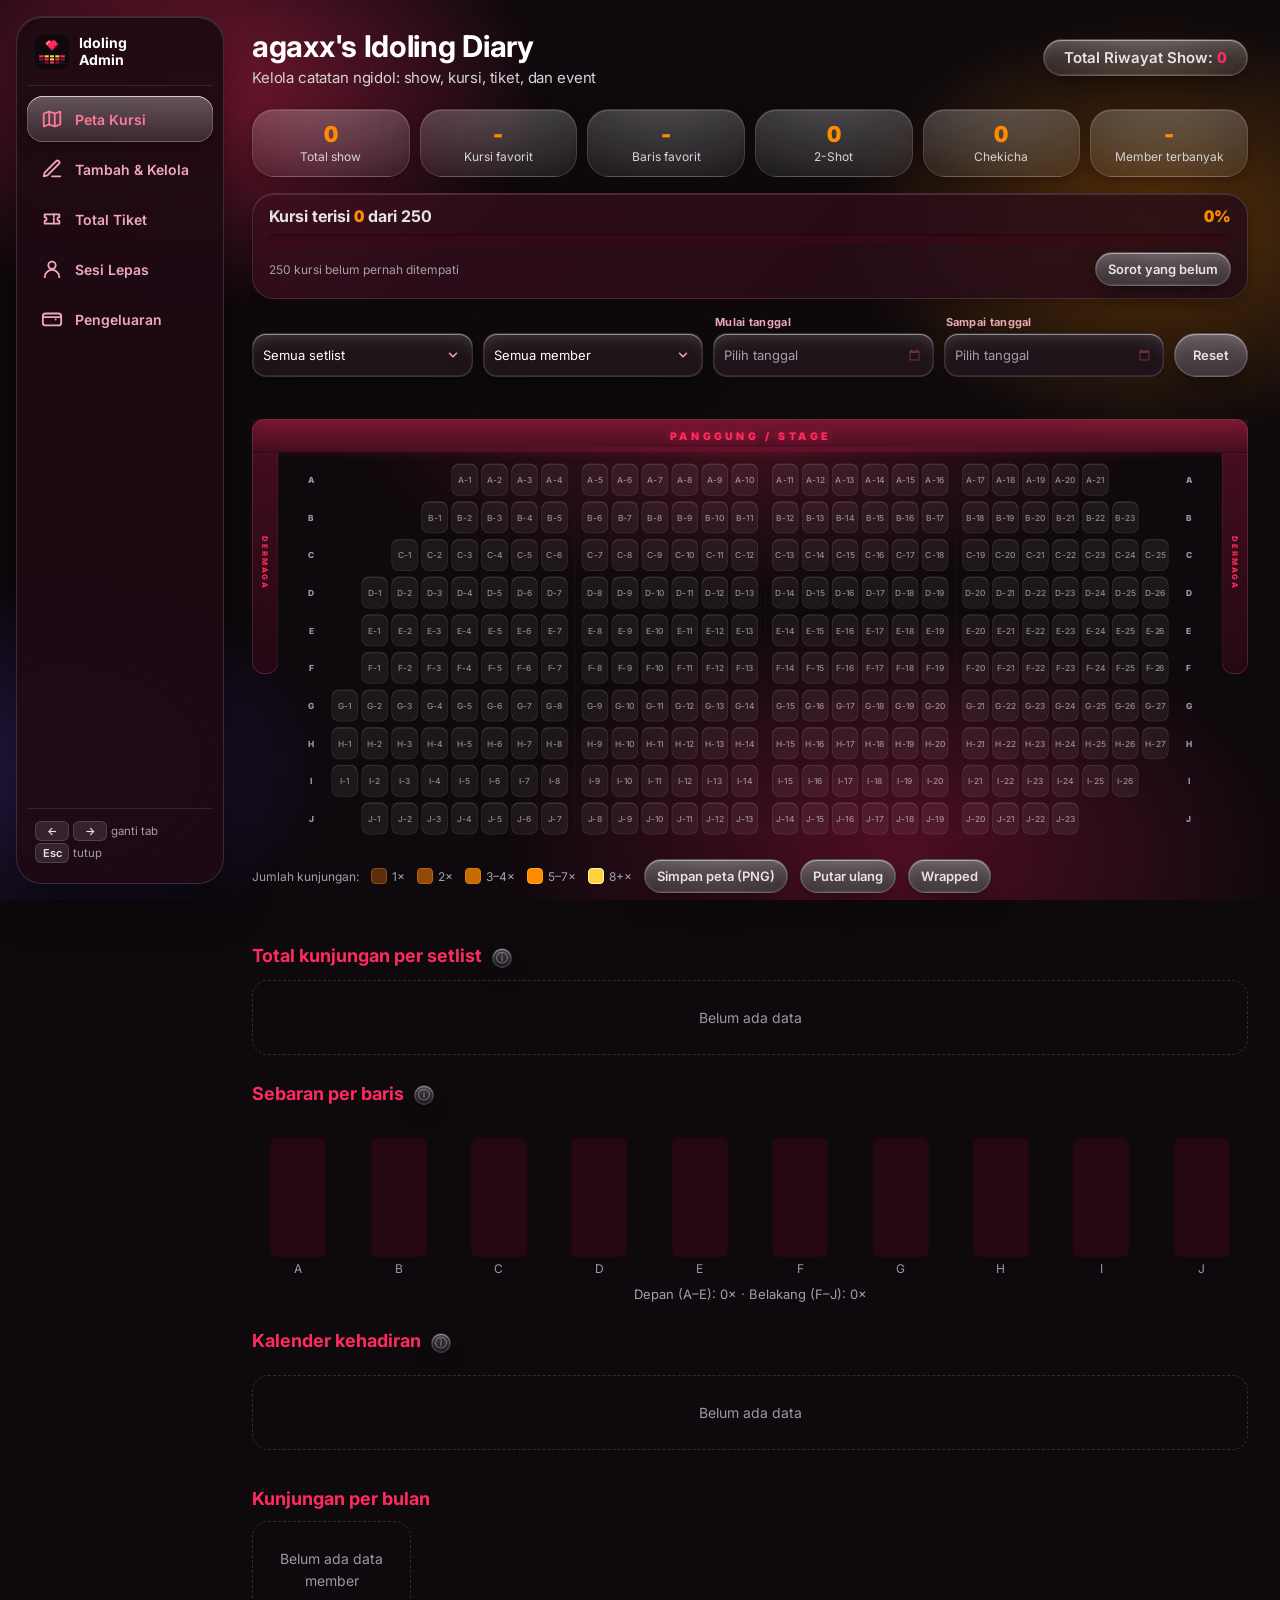
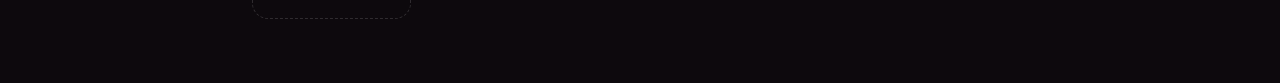
==== commit 2c1dd2d3: "Update media queries for admin page responsiveness Adjusted media queries for responsive layout in a" ====
--- a/admin.html
+++ b/admin.html
@@ -220,7 +220,9 @@
 body.adm .view{min-width:0}
 body.adm .card{min-width:0}
 body.adm .crud{grid-template-columns:340px minmax(0,1fr)} /* 1fr biasa tidak bisa lebih sempit dari tabel min-width:600px di dalamnya */
-@media(max-width:900px){body.adm .crud{grid-template-columns:minmax(0,1fr)}}
+/* form + tabel bersebelahan butuh ruang tabel >= ~600px; kalau sempit, tumpuk (form di atas, tabel selebar penuh) supaya kolom Aksi tidak terpotong.
+   <1100px: tidak ada sidebar. 1280-1359px: sidebar 252px memakan ruang. */
+@media(max-width:1099px),(min-width:1280px) and (max-width:1359px){body.adm .crud{grid-template-columns:minmax(0,1fr)}}
 
 /* ---------- gerak ala iOS ---------- */
 body.adm{--ios:cubic-bezier(.32,.72,0,1);-webkit-tap-highlight-color:transparent}
--- a/assets/css/shared.css
+++ b/assets/css/shared.css
@@ -1129,3 +1129,6 @@
 .mem-chip.met::before{content:"";width:7px;height:7px;border-radius:50%;background:#ff2a5f;flex-shrink:0;margin-right:-2px}
 .mem-cn{flex:1;min-width:0;text-align:left}
 .mem-chip.met::before{margin-right:0}
+
+/* per member: di desktop induknya (.col-map) flex-column rata tengah, jadi daftar menyusut jadi satu kolom sempit; paksa selebar induk */
+#mem-bar,#mem-key,#mem-list{align-self:stretch;width:100%;box-sizing:border-box}
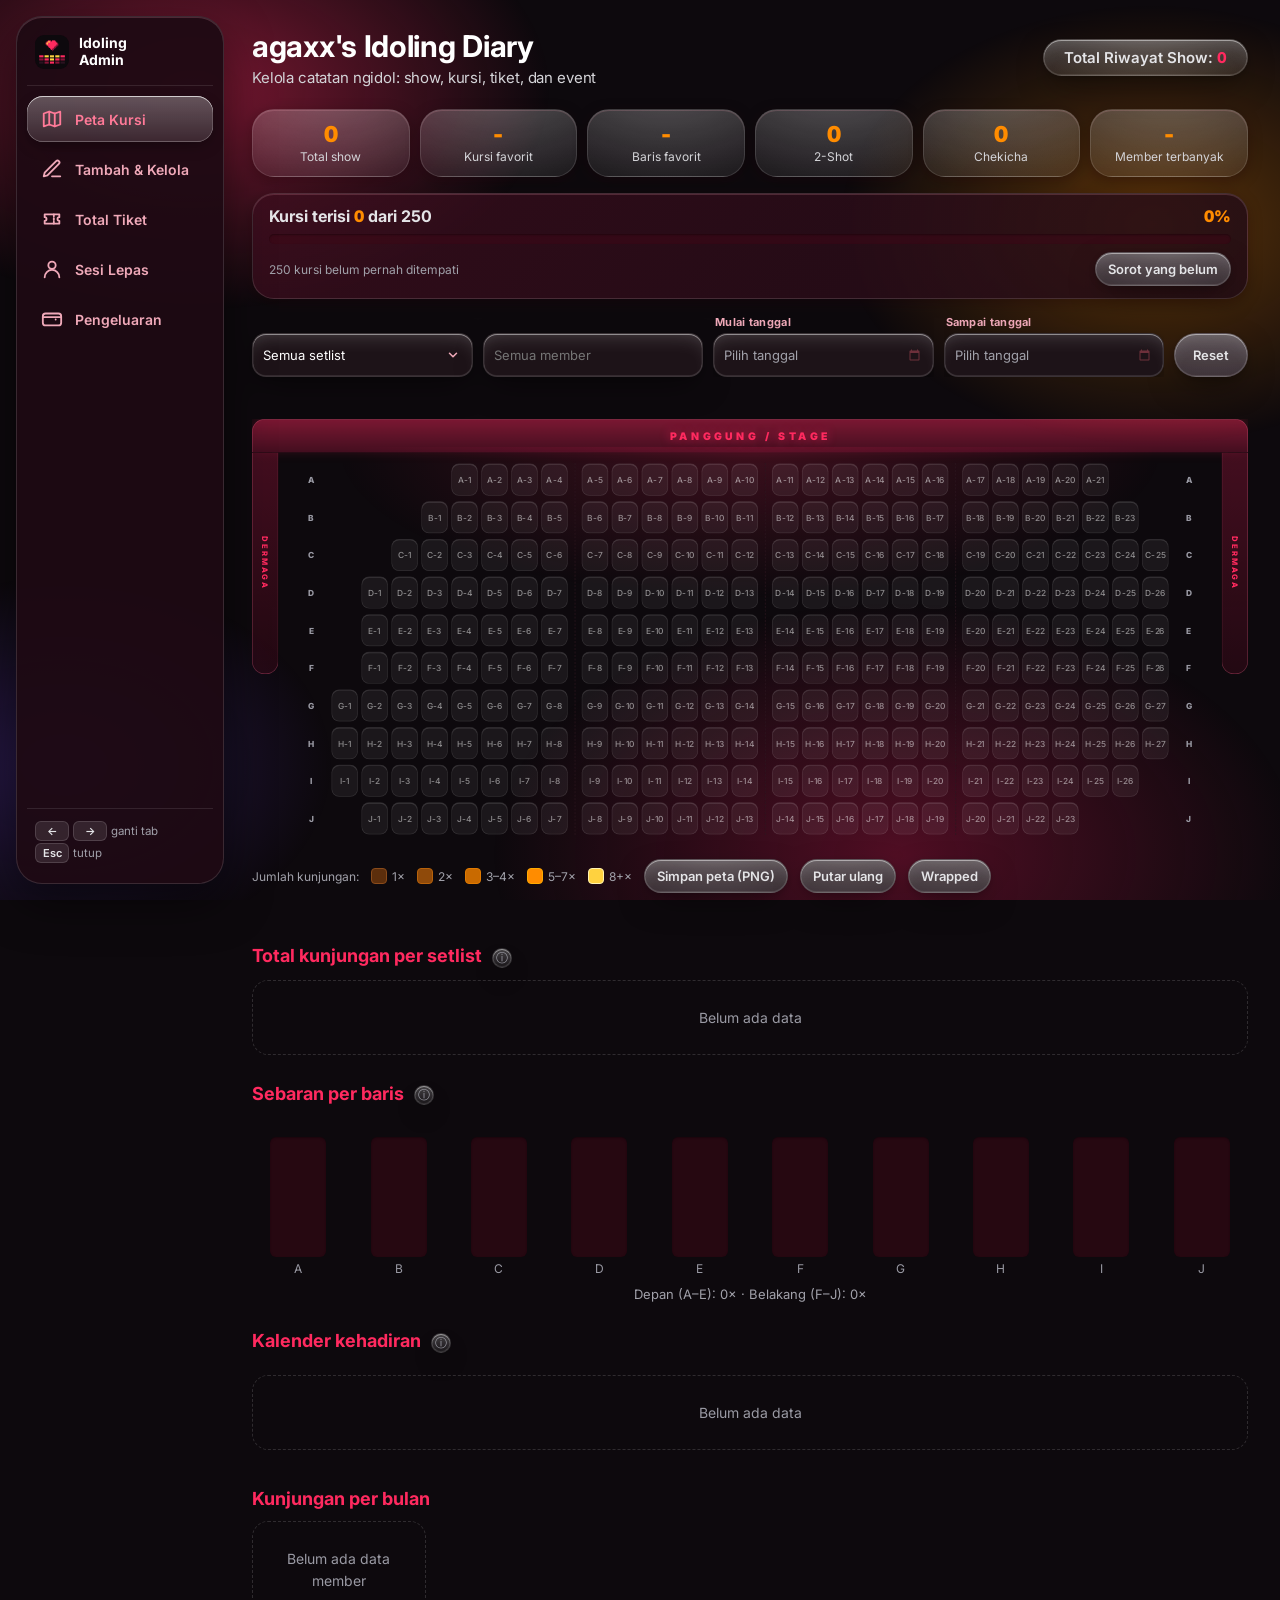
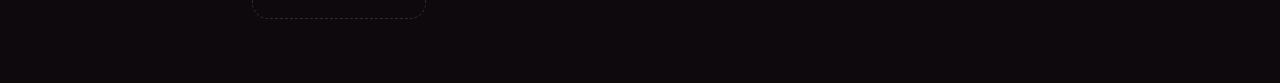
==== commit 690a3fee: "Refactor data merging and lineup filling logic Refactor data merging logic to improve clarity and fu" ====
--- a/admin.html
+++ b/admin.html
@@ -36,6 +36,26 @@
 .lu-pick button{background:#181115;color:#e4e4e7;border:1px dashed #3d222e;border-radius:9999px;padding:4px 10px;font-size:12.5px;cursor:pointer}
 .lu-pick button:hover{border-color:#ff2a5f;color:#ff2a5f}
 .lu-n{color:#a1a1aa;font-size:12px}
+.lu-foot{display:flex;align-items:center;justify-content:space-between;gap:8px}
+.lu-clear{padding:4px 10px!important;font-size:12px!important;white-space:nowrap;flex-shrink:0}
+.lu-clear[hidden],.lu-fb[hidden]{display:none}
+.lu-fb{font-size:12.5px;color:#ffe9a0;background:rgba(255,210,63,.08);border:1px solid rgba(255,210,63,.3);border-radius:8px;padding:6px 10px;display:flex;align-items:center;gap:8px;flex-wrap:wrap;margin-top:6px}
+.lu-fb .btn-s{padding:3px 10px;font-size:12px}
+.m-pick{display:flex;flex-wrap:wrap;gap:6px;align-items:center;margin-top:6px;max-height:112px;overflow-y:auto}
+.m-pick[hidden]{display:none}
+.m-pick-b{background:#181115;color:#e4e4e7;border:1px solid #3d222e;border-radius:9999px;padding:5px 11px;font-size:12.5px;cursor:pointer;min-height:30px}
+.m-pick-b:hover{border-color:#ff2a5f}
+.m-pick-b.on{background:rgba(255,42,95,.2);border-color:#ff2a5f;color:#ff9db3}
+.lu-open{background:none;border:0;color:#a1a1aa;font-size:11.5px;cursor:pointer;padding:2px 0;text-decoration:underline dotted;text-underline-offset:3px}
+.lu-open:hover{color:#ff8fa8}
+.lu-list{display:flex;flex-wrap:wrap;gap:4px;margin-top:6px;max-width:260px}
+.lu-list[hidden]{display:none}
+.lu-list span{background:rgba(255,140,0,.14);border:1px solid rgba(255,140,0,.35);color:#ffd9b0;border-radius:9999px;padding:2px 8px;font-size:11.5px}
+.lu-list span.met{border-color:#ff2a5f;box-shadow:inset 3px 0 0 #ff2a5f}
+.sync-bn{background:rgba(255,140,0,.1);border:1px solid rgba(255,140,0,.5);border-radius:12px;padding:12px 14px;margin:4px 0 12px}
+.sync-bn[hidden]{display:none}
+.sync-bn p{margin:0 0 10px;font-size:13px;line-height:1.5;color:#ffd9b0}
+.sync-act{display:flex;gap:8px;justify-content:flex-end;flex-wrap:wrap}
 input,textarea,select{background:#1d1318;border:1px solid #3d222e;border-radius:8px;padding:10px 12px;color:#fff;font-size:14px;font-family:inherit;outline:none;box-sizing:border-box;width:100%}
 input:focus,textarea:focus,select:focus{border-color:#ff2a5f}
 #msg{font-size:13px;margin-top:10px;min-height:16px;color:#f87171}
@@ -432,9 +452,14 @@
               <input id="lu-in" list="dl-lineup" placeholder="Ketik nama + Enter, atau tempel banyak" autocomplete="off"><datalist id="dl-lineup"></datalist></div>
             <div id="lu-copy" class="lu-copy" hidden><select id="lu-src" aria-label="Salin lineup dari show lain"></select><button type="button" class="btn-s" id="lu-cp">Salin lineup</button></div>
             <details id="lu-pick" class="lu-pick"><summary id="lu-pick-s">Pilih dari daftar member</summary><div id="lu-pick-l" class="lu-chips"></div></details>
-            <small id="lu-n" class="lu-n"></small>
+            <div class="lu-foot"><small id="lu-n" class="lu-n"></small><button type="button" class="btn-s lu-clear" id="lu-clear" hidden>Kosongkan lineup</button></div>
+            <div id="lu-fb" class="lu-fb" role="status" aria-live="polite" hidden></div>
           </div>
           <div id="extras"></div>
+          <div id="sync-bn" class="sync-bn" role="alertdialog" aria-labelledby="sync-msg" hidden>
+            <p id="sync-msg"></p>
+            <div class="sync-act"><button type="button" class="btn" id="sync-no">Hanya kursi ini</button><button type="button" class="btn main" id="sync-ok">Samakan lineup</button></div>
+          </div>
           <div id="msg" role="alert"></div>
           <div class="actions">
             <button type="submit" class="btn main" id="btn-submit">+ Simpan Data</button>
@@ -725,6 +750,20 @@
 let askDone = null;
 escHooks.push(() => askDone ? (askDone(false), true) : false);
 
+// banner di dalam form (bukan modal): form dikunci sementara supaya isiannya tidak berubah selagi menunggu jawaban
+function askInline(msg) {
+  return new Promise(res => {
+    const bn = $('sync-bn'), others = [...$('form').children].filter(c => c !== bn);
+    $('sync-msg').textContent = msg;
+    bn.hidden = false;
+    others.forEach(c => { c.inert = true; });
+    bn.scrollIntoView({block: 'center', behavior: 'smooth'}); // 'center': di HP, bilah simpan & tab bawah menutupi tepi layar
+    $('sync-ok').focus({preventScroll: true});
+    const done = v => { bn.hidden = true; others.forEach(c => { c.inert = false; }); bn.onkeydown = $('sync-ok').onclick = $('sync-no').onclick = null; res(v); };
+    $('sync-ok').onclick = () => done(true); $('sync-no').onclick = () => done(false);
+    bn.onkeydown = e => { if (e.key === 'Escape') done(false); };
+  });
+}
 function ask(msg, okLabel = 'Ya') {
   return new Promise(res => {
     $('ask-msg').textContent = msg;
@@ -754,7 +793,7 @@
   $('tbody').innerHTML = list.length ? list.slice((page - 1) * PER, page * PER).map(r => `
     <tr data-rid="${r.id}"${r.id === focusId ? ' class="flash"' : ''}>
       <td data-l="Kursi"><span class="seat-badge${SEATS.has(r.seat) ? '' : ' bad'}" ${SEATS.has(r.seat) ? '' : 'title="Kursi tidak ada di peta — edit supaya muncul"'}>${esc(r.seat)}</span></td>
-      <td data-l="Setlist"><b>${esc(r.setlist)}</b>${(r.lineup || []).length ? `<br><small title="${esc(r.lineup.join(', '))}">${r.lineup.length} member tampil</small>` : ''}</td>
+      <td data-l="Setlist"><b>${esc(r.setlist)}</b>${(r.lineup || []).length ? luCell(r) : ''}</td>
       <td data-l="Tanggal">${esc(r.date)}${r.sesi ? ' · ' + r.sesi : ''}</td>
       <td data-l="Harga"${r.harga ? '' : ' class="nil"'}>${r.harga ? esc(rupiah(r.harga)) + (r.tiket ? '<br><small>' + esc(r.tiket) + '</small>' : '') : '-'}</td><td data-l="Keterangan"${r.note ? '' : ' class="nil"'}>${esc(r.note) || '-'}</td>
       <td data-l="2-Shot / Chekicha"${extras(r).length ? '' : ' class="nil"'}>${exCell(r)}</td>
@@ -932,15 +971,32 @@
 let lineup = [];
 const knownMembers = () => [...new Set([...records.flatMap(r => [...(r.lineup || []), r.member, r.ckMember]), ...solo.map(w => w.member), ...tickets.map(t => t.member)].filter(Boolean))].sort((a, b) => a.localeCompare(b));
 const luCanon = n => knownMembers().find(k => k.toLowerCase() === n.toLowerCase()) || n; // samakan huruf besar/kecil dengan nama yang sudah ada
+let luUndo = null, luFbT = 0;
+function luFb(text, undo) { // umpan balik kecil di bawah kolom lineup; "Urungkan" mengembalikan keadaan sebelum perubahan massal
+  const el = $('lu-fb');
+  clearTimeout(luFbT);
+  if (!text) { el.hidden = true; el.textContent = ''; return; }
+  el.innerHTML = esc(text) + (undo ? ' <button type="button" class="btn-s" id="lu-undo">Urungkan</button>' : '');
+  el.hidden = false;
+  luFbT = setTimeout(() => { el.hidden = true; }, 15000);
+}
 function luAdd(raw) {
+  const snap = lineup.slice(), known = new Set(knownMembers());
+  let added = 0, dup = 0, fresh = 0;
   String(raw || '')
     .replace(/\[([^\]]+)\]\([^)]*\)/g, '$1')            // [Nama](url) -> Nama
     .replace(/^\s*anggota yang tampil\s*:?\s*$/gim, '')  // buang baris judul dari jkt48.com
     .split(/[,\n;]+/).map(x => x.trim().replace(/\s+/g, ' ')).filter(Boolean).forEach(n => {
-    n = luCanon(n);
-    if (!lineup.some(x => x.toLowerCase() === n.toLowerCase())) lineup.push(n);
-  });
+      n = luCanon(n);
+      if (lineup.some(x => x.toLowerCase() === n.toLowerCase())) { dup++; return; }
+      lineup.push(n); added++;
+      if (known.size && !known.has(n)) fresh++;
+    });
   renderLineup();
+  if (added > 1 || fresh || dup) { // satu nama biasa yang sudah dikenal tidak perlu diumumkan
+    if (added > 1) luUndo = snap;
+    luFb([added ? `${added} ditambahkan` : '', fresh ? `${fresh} nama baru (kuning, cek ejaannya)` : '', dup ? `${dup} sudah ada` : ''].filter(Boolean).join(' · '), added > 1);
+  }
 }
 function luFormSrc() { // show lain yang sudah punya lineup, diurutkan: setlist sama + tanggal sama dulu
   const id = Number($('f-id').value) || 0, sl = $('f-setlist').value.trim().toLowerCase(), d = $('f-date').value, se = $('f-sesi').value;
@@ -951,6 +1007,10 @@
   });
   const score = r => (r.date === d && r.sesi === se ? 4 : r.date === d ? 3 : 0) + (r.setlist.toLowerCase() === sl ? 2 : 0);
   return [...seen.values()].sort((a, b) => score(b) - score(a) || cmp(a, b));
+}
+function luCell(r) { // "12 member tampil" yang bisa diketuk (tooltip tidak ada di layar sentuh); member yang kamu temui ditandai
+  const met = new Set(extras(r).map(x => x.member));
+  return `<br><button type="button" class="lu-open" data-lu-open="${r.id}" aria-expanded="false">${r.lineup.length} member tampil ▾</button><div class="lu-list" hidden>${r.lineup.map(n => `<span${met.has(n) ? ' class="met" title="Kamu 2-Shot / Chekicha dengannya"' : ''}>${esc(n)}</span>`).join('')}</div>`;
 }
 function renderLineup() {
   const known = new Set(knownMembers()); // nama yang pernah tersimpan; kosong = data masih baru, tidak ditandai
@@ -963,12 +1023,24 @@
   $('lu-pick-l').innerHTML = rest.map(n => `<button type="button" data-lu-add="${esc(n)}">+ ${esc(n)}</button>`).join('') || '<small class="lu-n">Tidak ada lagi.</small>';
   $('lu-pick-s').textContent = `Pilih dari daftar member (${rest.length})`;
   $('lu-n').textContent = lineup.length ? `${lineup.length} member tampil` + (lineup.length ? ' · ketuk × untuk menghapus' : '') : 'Belum diisi. Show ini akan masuk daftar "belum ada lineup".';
+  $('lu-clear').hidden = lineup.length < 2;
+  renderMPick();
   const src = luFormSrc();
   $('lu-copy').hidden = !src.length;
   if (src.length) {
     const cur = $('lu-src').value;
     $('lu-src').innerHTML = src.slice(0, 40).map(r => `<option value="${r.id}">${esc(fmtDate(r.date))}${r.sesi ? ' · ' + r.sesi : ''} · ${esc(r.setlist)} (${r.lineup.length} member)</option>`).join('');
     if (cur && src.some(r => String(r.id) === cur)) $('lu-src').value = cur;
+  }
+}
+// chip pilih cepat di bawah kolom "2-Shot / Chekicha dengan": ketuk nama dari lineup, tanpa mengetik
+function renderMPick() {
+  for (const K of KINDS) {
+    const box = $('mp-' + K.k), inp = $('m-' + K.k);
+    if (!box || !inp) continue; // form tambahan belum dibuat
+    const v = inp.value.trim().toLowerCase();
+    box.hidden = !lineup.length;
+    box.innerHTML = lineup.length ? '<small class="lu-n">Dari lineup:</small>' + lineup.map(n => `<button type="button" class="m-pick-b${n.toLowerCase() === v ? ' on' : ''}" data-mp="${K.k}" data-n="${esc(n)}">${esc(n)}</button>`).join('') : '';
   }
 }
 // otomatis: kalau lineup masih kosong dan sudah ada show lain di tanggal + sesi + setlist yang sama (mis. kursi lain), lineup-nya dipakai
@@ -995,6 +1067,8 @@
   const del = e.target.closest('[data-lu-del]'), add = e.target.closest('[data-lu-add]');
   if (del) { lineup.splice(+del.dataset.luDel, 1); renderLineup(); }
   else if (add) luAdd(add.dataset.luAdd);
+  else if (e.target.closest('#lu-clear')) { luUndo = lineup.slice(); lineup = []; renderLineup(); luFb('Lineup dikosongkan.', true); }
+  else if (e.target.closest('#lu-undo') && luUndo) { lineup = luUndo; luUndo = null; renderLineup(); luFb(''); }
 });
 $('lu-cp').addEventListener('click', () => {
   const r = records.find(x => String(x.id) === $('lu-src').value);
@@ -1011,11 +1085,20 @@
     <div class="fg"><label for="t-${K.k}">Jenis ${K.name}</label>
       <select id="t-${K.k}">${K.types.map(([v, l]) => `<option value="${v}">${l}</option>`).join('')}</select></div>
     <div class="fg"><label for="m-${K.k}">${K.name} dengan</label>
-      <input id="m-${K.k}" list="dl-member" placeholder="Nama Member" autocomplete="off"></div>
+      <input id="m-${K.k}" list="dl-member" placeholder="Nama Member" autocomplete="off"><div class="m-pick" id="mp-${K.k}" hidden></div></div>
     <div class="fg"><label for="p-${K.k}">Foto ${K.name} (Opsional)</label>
       <input type="file" id="p-${K.k}" accept="image/*">
       <div class="pprev" id="pv-${K.k}"><img id="pi-${K.k}" alt="Preview foto"><button type="button" class="btn" id="pr-${K.k}">Hapus foto</button></div></div>
   </div>`).join('');
+
+$('extras').addEventListener('click', e => {
+  const b = e.target.closest('[data-mp]');
+  if (!b) return;
+  const inp = $('m-' + b.dataset.mp);
+  inp.value = b.dataset.n; inp.dispatchEvent(new Event('input', {bubbles: true}));
+  renderMPick();
+});
+$('extras').addEventListener('input', e => { if (/^m-/.test(e.target.id || '')) renderMPick(); });
 
 const cur = { ts: '', ck: '' };
 function setPhoto(k, d) {
@@ -1044,6 +1127,7 @@
   const on = $('f-' + k).value === 'Ya';
   $('box-' + k).style.display = on ? 'block' : 'none';
   if (!on) { $('m-' + k).value = ''; $('t-' + k).selectedIndex = 0; setPhoto(k, ''); }
+  renderMPick();
 }
 const toggleAll = () => KINDS.forEach(K => toggleBox(K.k));
 KINDS.forEach(K => {
@@ -1076,6 +1160,7 @@
   $('btn-again').style.display = '';
   setMsg('');
   toggleAll();
+  luFb(keep === true && kl.length ? `Lineup dari kursi sebelumnya dipakai lagi (${kl.length} member). Ubah kalau show ini berbeda.` : '');
   if (k) k.forEach(([id, v]) => { $(id).value = v; });
 }
 
@@ -1130,7 +1215,29 @@
     r.setlist.toLowerCase() === setlist.toLowerCase() && r.sesi === sesi);
   if (dup && !await ask('Data dengan kursi, setlist, tanggal, dan sesi yang sama sudah ada. Tetap simpan?', 'Tetap simpan')) return;
 
+  // member 2-Shot/Chekicha pasti tampil di show itu: kalau lineup sudah diisi tapi dia belum ada, tambahkan otomatis.
+  // Lineup kosong dibiarkan kosong (jangan sampai jadi lineup "1 member" yang mengubah mode statistik).
+  const addedLu = [];
+  if (lineup.length) for (const K of KINDS) {
+    if (ex[K.f] !== 'Ya') continue;
+    const n = luCanon(ex[K.m]);
+    if (n && !lineup.some(x => x.toLowerCase() === n.toLowerCase()) && !addedLu.includes(n)) { lineup.push(n); addedLu.push(n); }
+  }
   const rec = { id: id || Date.now(), seat, setlist, date, sesi, note, harga, tiket, ...ex, lineup: [...lineup] };
+
+  // kursi lain di show yang sama (tanggal + sesi + setlist) harus punya lineup yang sama; kalau beda, tawarkan menyamakan.
+  // Lineup kosong tidak pernah menimpa lineup yang sudah terisi.
+  const luKey = a => (a || []).map(x => String(x).toLowerCase()).sort().join('|');
+  const differ = !rec.lineup.length ? [] : records.filter(r => r.id !== rec.id && r.date === date && (r.sesi || '') === (sesi || '')
+    && r.setlist.toLowerCase() === setlist.toLowerCase() && luKey(r.lineup) !== luKey(rec.lineup));
+  let synced = 0;
+  if (differ.length) {
+    const seats = differ.slice(0, 6).map(r => r.seat).join(', ') + (differ.length > 6 ? ', …' : '');
+    if (await askInline(`Lineup kursi ${seat} berbeda dengan ${differ.length} kursi lain di show yang sama (${seats}). Samakan lineup-nya?`)) {
+      differ.forEach(r => { r.lineup = [...rec.lineup]; });
+      synced = differ.length;
+    }
+  }
   if (id) {
     const i = records.findIndex(r => r.id === id);
     if (i !== -1) records[i] = rec; else records.push(rec);
@@ -1141,11 +1248,18 @@
   if (keep && !id) $('f-seat').focus();
   focusId = rec.id; // baris ini menyala sebentar & halamannya dibuka
   renderAll();
-  toast((id ? 'Diperbarui: ' : 'Tersimpan: ') + rec.seat + ' · ' + rec.setlist,
+  toast((id ? 'Diperbarui: ' : 'Tersimpan: ') + rec.seat + ' · ' + rec.setlist + (addedLu.length ? ' · masuk lineup: ' + addedLu.join(', ') : '') + (synced ? ' · lineup disamakan ke ' + synced + ' kursi lain' : ''),
     {label: 'Lihat', fn: () => { const tr = $('tbody').querySelector(`tr[data-rid="${rec.id}"]`); if (!tr) return; tr.scrollIntoView({behavior: 'smooth', block: 'center'}); tr.classList.remove('flash'); void tr.offsetWidth; tr.classList.add('flash'); }});
 });
 
 // ---------- Aksi tabel & peta ----------
+$('tbody').addEventListener('click', e => {
+  const b = e.target.closest('[data-lu-open]');
+  if (!b) return;
+  const l = b.nextElementSibling;
+  l.hidden = !l.hidden; b.setAttribute('aria-expanded', String(!l.hidden));
+  b.textContent = b.textContent.replace(/[▾▴]$/, l.hidden ? '▾' : '▴');
+});
 $('tbody').addEventListener('click', async e => {
   const btn = e.target.closest('[data-act]');
   if (!btn) return;
@@ -1319,11 +1433,17 @@
     if (!Array.isArray(json) && (Array.isArray(json.away) || Array.isArray(json.misc))) { moveOffair(); renderAway(); renderMisc(); renderExpense(); }
     if (!Array.isArray(json) && Array.isArray(json.solo)) { const ids = new Set(solo.map(w => w.id)); json.solo.map(sanitizeSolo).filter(w => w.date && !ids.has(w.id)).forEach(w => solo.push(w)); saveSolo(); renderSolo(); renderExpense(); }
     const ids = new Set(records.map(r => r.id));
+    const incoming = arr.map(sanitize);
     // id kembar di dalam file yang sama juga dilewati (ids.add mengembalikan Set = truthy)
-    const fresh = arr.map(sanitize).filter(r => !ids.has(r.id) && ids.add(r.id));
-    if (!await ask(`Gabungkan ${fresh.length} data baru dari file ini? (data yang id-nya sama dilewati)`, 'Gabungkan')) return;
+    const fresh = incoming.filter(r => !ids.has(r.id) && ids.add(r.id));
+    // show yang sudah ada tapi lineup-nya masih kosong: isi dari backup (lineup yang sudah terisi tidak pernah ditimpa)
+    const byId = new Map(records.map(r => [r.id, r]));
+    const fill = incoming.filter(b => { const c = byId.get(b.id); return c && !c.lineup.length && b.lineup.length; });
+    if (!await ask(`Gabungkan ${fresh.length} data baru dari file ini?` + (fill.length ? ` Lineup ${fill.length} show yang masih kosong juga akan diisi dari backup.` : '') + ' (data lain yang id-nya sama dilewati)', 'Gabungkan')) return;
+    fill.forEach(b => { byId.get(b.id).lineup = [...b.lineup]; });
     records.push(...fresh);
     save();
+    if (fill.length) toast(`Lineup diisi untuk ${fill.length} show dari backup.`);
     renderAll();
   } catch (err) {
     alert('File tidak valid: ' + err.message);
--- a/assets/css/shared.css
+++ b/assets/css/shared.css
@@ -909,11 +909,12 @@
 .mc.on .mc-b,.rk.on,.sl-row.on,.ev-c.on,.cd.sel{animation:selpulse 1s var(--ios)}
 
 /* --- 4. Modal, lembar bawah, popover: buka pelan, tutup agak singkat tapi tetap halus --- */
-@keyframes ov-in{from{opacity:0}}
+/* overlay jangan di-fade pakai opacity: opacity<1 di induk bikin blur kartu (backdrop-filter) di dalamnya kehilangan latar sampai fade selesai, lalu tiba-tiba "pop". Animasikan warna + blur-nya saja. */
+@keyframes ov-in{from{background-color:rgba(0,0,0,0);-webkit-backdrop-filter:blur(0);backdrop-filter:blur(0)}}
 @keyframes modal-in{from{opacity:0;transform:translate3d(0,26px,0) scale(.97)}}
 @keyframes sheet-in{from{transform:translate3d(0,100%,0)}}
 @keyframes hi-in{from{opacity:0;transform:translate3d(0,16px,0)}}
-@keyframes fade-out{to{opacity:0}}
+@keyframes fade-out{to{background-color:rgba(0,0,0,0);-webkit-backdrop-filter:blur(0);backdrop-filter:blur(0)}}
 @keyframes pop-out{to{opacity:0;transform:translate3d(0,12px,0) scale(.98)}}
 @keyframes menu-in{from{opacity:0;transform:translate3d(0,-8px,0) scale(.97)}}
 .overlay.open{animation:ov-in .5s var(--ios)}
@@ -1042,8 +1043,8 @@
 @media(prefers-reduced-motion:reduce){.gi .gi-ph:not(.ok):not(.bad)::before{animation:none}}
 
 /* lightbox: ukuran tetap sejak thumbnail sampai foto penuh (tidak melompat saat ditukar) */
-#lb-img.fit{width:min(calc(100vw - 30px),calc(90vh * var(--ar)),720px);height:auto;aspect-ratio:var(--ar);max-width:none;max-height:none;object-fit:contain}
-@supports(height:1dvh){#lb-img.fit{width:min(calc(100vw - 30px),calc(90dvh * var(--ar)),720px)}}
+#lb-img.fit{width:min(calc(100vw - 30px),calc((100vh - 150px) * var(--ar)),720px);height:auto;aspect-ratio:var(--ar);max-width:none;max-height:none;object-fit:contain}
+@supports(height:1dvh){#lb-img.fit{width:min(calc(100vw - 30px),calc((100dvh - 150px) * var(--ar)),720px)}}
 
 /* tempo seragam: sisa transisi pendek (bar yang berubah di tempat, buka-tutup detail) disamakan dengan gerak iOS lainnya */
 .cov-bar i,.sl-bar i{transition:width .9s var(--ios)}
@@ -1084,7 +1085,7 @@
 .mem-h{margin:16px 0 6px;font-size:12px;letter-spacing:1px;text-transform:uppercase;color:#ff2a5f}
 .mem-r{display:flex;justify-content:space-between;gap:12px;padding:6px 0;font-size:14px;border-bottom:1px solid #2d1820}
 .mem-r b{color:#ff8c00;font-variant-numeric:tabular-nums}
-.mem-seats{display:flex;flex-wrap:wrap;gap:6px}
+.mem-seats{display:grid;grid-template-columns:repeat(auto-fill,minmax(66px,1fr));gap:6px} /* kursi mengisi lebar penuh, tidak ada ruang kosong di samping */
 .mem-seats .seat-badge{border:0;cursor:pointer}
 .mem-ph{display:grid;grid-template-columns:repeat(3,1fr);gap:6px}
 .mem-ph img{width:100%;aspect-ratio:1;object-fit:cover;border-radius:8px;cursor:zoom-in}
@@ -1123,6 +1124,9 @@
 #mem-bar{display:flex;gap:8px;margin-bottom:8px}
 #mem-q{flex:1;min-width:0;background:#181115;color:#e4e4e7;border:1px solid #3d222e;border-radius:9999px;padding:9px 14px;font-size:13px;outline:none}
 #mem-q:focus{border-color:#ff2a5f}
+#mem-sort{box-sizing:border-box;flex-shrink:0;overflow:hidden;white-space:nowrap;text-align:center}
+#mem-sort .ms-l{display:inline-block}
+#mem-list{position:relative}
 .mem-key{font-size:12px;color:#a1a1aa;margin:0 0 10px}
 .mem-dot{display:inline-block;width:8px;height:8px;border-radius:50%;background:#ff2a5f;vertical-align:middle}
 .mem-chip.met{border-color:rgba(255,42,95,.55)}
@@ -1132,3 +1136,197 @@
 
 /* per member: di desktop induknya (.col-map) flex-column rata tengah, jadi daftar menyusut jadi satu kolom sempit; paksa selebar induk */
 #mem-bar,#mem-key,#mem-list{align-self:stretch;width:100%;box-sizing:border-box}
+
+/* ---------- Per member: mode lineup (saklar, angka ketemu, rasio, legenda) ---------- */
+.mem-mode{display:flex;gap:4px;margin:0 0 10px;padding:3px;background:#181115;border:1px solid #3d222e;border-radius:9999px;width:fit-content;max-width:100%}
+.mem-mode[hidden]{display:none}
+.mem-mode button{background:none;border:0;color:#a1a1aa;font:inherit;font-size:12.5px;font-weight:600;padding:7px 14px;border-radius:9999px;cursor:pointer;min-height:34px}
+.mem-mode button[aria-pressed=true]{background:rgba(255,42,95,.2);color:#ff9db3}
+.mem-key{display:flex;flex-wrap:wrap;gap:4px 16px;align-items:center}
+.mem-key .lg-i{display:inline-flex;align-items:center;gap:6px}
+.mem-key b{font-size:11px;padding:1px 7px;border-radius:9999px;font-variant-numeric:tabular-nums}
+.mem-key .lg-a{background:rgba(255,140,0,.16);color:#ff8c00}
+.mem-key .lg-m{background:rgba(255,42,95,.2);color:#ff9db3}
+.mem-chip{position:relative;overflow:hidden}
+.mem-nums{display:inline-flex;gap:4px;flex-shrink:0}
+.mem-chip b.mm{background:rgba(255,42,95,.2);color:#ff9db3}
+.mem-rt{position:absolute;left:0;bottom:0;height:3px;background:#ff2a5f;border-radius:0 3px 3px 0;opacity:.9;pointer-events:none}
+#mem-list.lu .mem-chip:not(.met){opacity:.6}
+#mem-list.lu .mem-chip:not(.met):hover,#mem-list.lu .mem-chip:not(.met):focus-visible{opacity:1}
+@media(min-width:481px){#mem-list.lu{grid-template-columns:repeat(auto-fill,minmax(178px,1fr))}} /* dua angka di chip butuh kolom sedikit lebih lebar */
+
+
+/* =====================================================================
+   Kunci scroll halaman saat kartu / modal / lightbox terbuka
+   ===================================================================== */
+html.ov-lock{overflow:hidden;scrollbar-gutter:stable;overscroll-behavior:none}
+
+/* kartu member: judul tetap di atas, SELURUH isi di bawahnya yang tergulir (foto banyak = tinggal gulir) */
+#mem-modal .modal{display:flex;flex-direction:column;max-height:88vh;max-height:88dvh}
+#mem-modal #mem-title{flex:none}
+#mem-modal .mem-body{flex:1 1 auto;min-height:0;max-height:none;overflow-y:auto;overscroll-behavior:contain;-webkit-overflow-scrolling:touch}
+.mem-seats [hidden]{display:none!important}
+button.mem-more{background:rgba(255,255,255,.08);border:1px dashed rgba(255,255,255,.32);color:#e4e4e7;border-radius:6px;padding:3px 9px;font:inherit;font-size:13px;font-weight:700;cursor:pointer;transition:background .3s var(--ios),transform .4s var(--ios)}
+button.mem-more:hover{background:rgba(255,255,255,.16)}
+button.mem-more:active{transform:scale(.94)}
+.mem-mode button{transition:background .35s var(--ios),color .3s,transform .4s var(--ios)}
+.mem-mode button:active{transform:scale(.95)}
+
+/* =====================================================================
+   Lightbox: panah kiri/kanan, tombol tutup, keterangan di bawah foto
+   ===================================================================== */
+#lightbox{padding:15px 15px 96px}
+#lb-img:not(.fit){max-height:calc(100vh - 150px)}
+.lb-nav,.lb-x{position:absolute;z-index:2;display:flex;align-items:center;justify-content:center;width:46px;height:46px;border-radius:50%;padding:0;color:#fff;cursor:pointer;
+  background:rgba(255,255,255,.14);border:1px solid rgba(255,255,255,.28);box-shadow:inset 0 1px 0 rgba(255,255,255,.35),0 6px 20px rgba(0,0,0,.35);
+  -webkit-backdrop-filter:blur(14px) saturate(160%);backdrop-filter:blur(14px) saturate(160%);
+  transition:opacity .3s,transform .45s var(--ios),background .25s}
+.lb-nav{top:50%;margin-top:-23px}
+.lb-prev{left:max(14px,env(safe-area-inset-left))}
+.lb-next{right:max(14px,env(safe-area-inset-right))}
+.lb-x{top:max(14px,env(safe-area-inset-top));right:max(14px,env(safe-area-inset-right));font-size:28px;line-height:1;font-weight:300}
+.lb-nav:hover,.lb-x:hover{background:rgba(255,255,255,.24)}
+.lb-nav:active,.lb-x:active{transform:scale(.9)}
+.lb-nav[hidden]{display:none}
+.lb-nav:disabled{opacity:0;pointer-events:none}
+.lb-cap{position:absolute;left:0;right:0;bottom:max(18px,env(safe-area-inset-bottom));z-index:1;display:flex;flex-direction:column;align-items:center;gap:3px;padding:0 74px;text-align:center;pointer-events:auto;cursor:default}
+.lb-cap[hidden]{display:none}
+.lb-cap b{font-size:15px;font-weight:700;color:#fff;overflow-wrap:anywhere}
+.lb-cap span{font-size:13px;color:#d4d4d8;overflow-wrap:anywhere}
+.lb-cap small{font-size:11.5px;color:#a1a1aa;font-variant-numeric:tabular-nums;margin-top:2px}
+@keyframes lb-ui-in{from{opacity:0}}
+#lightbox.open:not(.closing) .lb-nav,#lightbox.open:not(.closing) .lb-x{animation:lb-ui-in .5s .25s ease-out backwards}
+@media(max-width:600px){
+  .lb-nav{width:40px;height:40px;margin-top:-20px;background:rgba(0,0,0,.28)}
+  .lb-prev{left:8px}.lb-next{right:8px}
+  .lb-cap{padding:0 56px}
+}
+@media(prefers-reduced-motion:reduce){#lightbox.open .lb-nav,#lightbox.open .lb-x{animation:none}}
+
+/* riwayat kursi yang dibuka dari kartu member tampil di atas kartu */
+#seat-modal.over{z-index:150}
+/* laptop: panel kursi yang menempel di halaman, kalau dibuka dari kartu member, tampil sebagai kartu melayang di atas kartu member */
+#seat-modal.docked.over.open{display:flex;position:fixed;inset:0;z-index:150;margin:0;padding:15px;justify-content:center;align-items:center;background:rgba(8,3,6,.45)}
+#seat-modal.docked.over.open .modal{display:block;position:relative;width:100%;max-width:440px}
+#seat-modal.docked.over.open .hist{max-height:min(60vh,440px)}
+/* ...dan animasinya: panel yang menempel punya animasi dimatikan (!important), jadi dibuka/ditutup tiba-tiba. Hidupkan lagi hanya untuk mode melayang ini */
+#seat-modal.docked.over.open:not(.closing){animation:ov-in .5s var(--ios)!important}
+#seat-modal.docked.over.open:not(.closing) .modal{animation:modal-in .7s var(--ios)!important}
+#seat-modal.docked.over.open.closing{animation:ov-out .46s cubic-bezier(.4,0,.2,1) forwards!important}
+#seat-modal.docked.over.open.closing .modal{animation:modal-out .46s cubic-bezier(.4,0,.2,1) forwards!important;transform-origin:50% 50%}
+@media(prefers-reduced-motion:reduce){#seat-modal.docked.over.open,#seat-modal.docked.over.open .modal{animation:none!important}}
+
+/* ---- Per member: dirapikan ---- */
+.mem-mode{position:relative;display:flex;width:100%;max-width:480px;margin-left:auto;margin-right:auto;box-sizing:border-box;padding:4px;gap:0;background:rgba(255,255,255,.06);border:1px solid rgba(255,255,255,.14);box-shadow:inset 0 1px 0 rgba(255,255,255,.1)}
+html[data-glass=on] .mem-mode{-webkit-backdrop-filter:blur(14px) saturate(160%);backdrop-filter:blur(14px) saturate(160%)}
+.mem-mode button{position:relative;z-index:1;flex:1 1 0;min-width:0;padding:8px 10px;min-height:38px;text-align:center;line-height:1.15;background:none!important;transition:color .3s,transform .4s var(--ios)}
+.mem-mode button[aria-pressed=true]{color:#fff}
+.seg-ind{position:absolute;left:0;top:0;z-index:0;border-radius:9999px;pointer-events:none;will-change:transform,width;
+  background:linear-gradient(135deg,rgba(255,255,255,.3),rgba(255,255,255,.06) 60%),linear-gradient(135deg,rgba(255,60,110,.62),rgba(136,19,55,.5));
+  border:1px solid rgba(255,160,185,.55);box-shadow:0 4px 14px rgba(255,42,95,.35),inset 0 1px 0 rgba(255,255,255,.55),inset 0 -1px 0 rgba(255,255,255,.12)}
+.mem-key{display:flex;flex-direction:column;align-items:flex-start;gap:6px;margin:2px 0 12px}
+.mem-key .lg-n{color:#a1a1aa;font-size:11.5px}
+.mem-chip.met::before{display:none}
+.mem-chip{min-height:52px;align-items:center}
+.mem-chip.met{background:linear-gradient(135deg,rgba(255,42,95,.14),rgba(255,42,95,.04)),#181115}
+
+
+/* ---- chip lompat + bar member menempel + avatar chip member ---- */
+:root{--jh:48px}
+.jump{position:sticky;top:var(--stick);z-index:6;display:flex;gap:8px;margin:0 0 -2px;padding:6px 0 14px;overflow-x:auto;scrollbar-width:none}
+/* tanpa latar dan tanpa bayangan: hanya pil-nya yang melayang */
+.jump{padding:6px 2px 14px;margin-left:-2px;margin-right:-2px}
+.jump::-webkit-scrollbar{display:none}
+.jump .btn-s{flex:1 0 auto;padding:7px 14px;white-space:nowrap}
+.jump .btn-s.on{border-color:#ff2a5f;color:#ff2a5f;background:#3a1522}
+#split .jump{display:none}
+#mem-bar{position:sticky;top:calc(var(--stick) + var(--jh));z-index:5;padding:8px 0 16px;margin:0 0 -8px}
+#split #mem-bar{top:0} /* laptop: kolom kanan yang menggulung sendiri (--stick di sini = tinggi sidebar, jangan dipakai) */
+.mem-n{font-size:12px;color:#a1a1aa;margin:0 0 4px;min-height:1em}
+.mem-avs{width:28px;height:28px;border-radius:50%;object-fit:cover;flex-shrink:0;background:#2a1a1f;border:1px solid #3d222e;box-sizing:border-box}
+.mem-avs.ph{display:inline-flex;align-items:center;justify-content:center;font-size:12px;font-weight:700;color:#a1a1aa}
+.mem-chip.av{gap:10px;padding-left:8px;padding-top:6px;padding-bottom:6px}
+.mem-chip.av.met::before{display:none}
+.mem-chip.met .mem-avs{border:2px solid #ff2a5f}
+@media(max-width:480px){
+  .mem-avs{width:26px;height:26px}
+  .mem-chip.av{gap:7px;padding-right:9px}
+  .mem-chip.av .mem-cn{font-size:12px;overflow-wrap:anywhere}
+  .mem-chip.av b{padding:2px 6px}
+  .mem-chip.av .mem-nums{gap:3px}
+}
+
+.mem-seats .seat-badge{text-align:center;box-sizing:border-box}
+.mem-seats button.mem-more{grid-column:span 2;text-align:center}
+
+/* ---- pil yang menempel (chip lompat + cari member): tanpa latar di belakangnya, hanya pil yang melayang.
+   Isi pil dibuat solid (bukan kaca) supaya kartu di belakang tidak tembus ke dalam pil. ---- */
+.jump .btn-s,.jump .btn-s:hover,#mem-sort,#mem-sort:hover{background:#1c1318;background-image:none;-webkit-backdrop-filter:none;backdrop-filter:none}
+.jump .btn-s.on{background:#3a1522}
+#mem-q{background:#181115;background-image:none;-webkit-backdrop-filter:none;backdrop-filter:none}
+/* tanpa bayangan luar: bayangan gelap di sekeliling pil kelihatan seperti kotak hitam tipis di belakangnya */
+.jump .btn-s,.jump .btn-s:hover,.jump .btn-s.on,#mem-sort,#mem-sort:hover{box-shadow:inset 0 1px 0 rgba(255,255,255,.3)}
+#mem-q,#mem-q:focus{box-shadow:none}
+/* tablet / laptop (jendela tidak penuh): bagian member selebar kolom halaman, jadi daftar jadi beberapa kolom, bukan satu lajur sempit */
+#mem-sec{width:100%;max-width:var(--col-w);box-sizing:border-box}
+
+/* ================= Lembar bagikan (kartu show & Wrapped) =================
+   HP: lembar bawah seperti detail kursi. Laptop: dialog dua kolom (pratinjau kiri, tujuan kanan). */
+#share-sheet{z-index:150}
+#share-sheet .modal{max-width:460px;max-height:92vh;max-height:92dvh;overflow-y:auto;overscroll-behavior:contain;padding:22px 20px 20px}
+.sh-title{margin:0 40px 14px 0;font-size:19px;font-weight:800;letter-spacing:-.2px}
+.sh-body{display:flex;flex-direction:column;gap:16px}
+.sh-left{display:flex;flex-direction:column;align-items:center;gap:12px}
+.sh-seg{display:inline-flex;padding:3px;border-radius:99px;background:rgba(255,255,255,.08);border:1px solid rgba(255,255,255,.14)}
+.sh-seg[hidden]{display:none}
+.sh-seg button{border:0;background:none;color:#c9c9d1;font-family:inherit;font-size:12.5px;font-weight:700;padding:7px 15px;border-radius:99px;cursor:pointer;transition:background .25s var(--ios),color .25s,box-shadow .25s}
+.sh-seg button.on{background:#ff2a5f;color:#fff;box-shadow:0 4px 14px rgba(255,42,95,.45)}
+.sh-prev{--ar:4 / 5;height:min(38vh,360px);aspect-ratio:var(--ar);max-width:100%;border-radius:18px;overflow:hidden;position:relative;
+  background:linear-gradient(90deg,#2a1520 25%,#3a1d2b 50%,#2a1520 75%);background-size:200% 100%;animation:shimmer 1.3s linear infinite;
+  border:1px solid rgba(255,255,255,.14);box-shadow:0 14px 40px rgba(0,0,0,.5);transition:aspect-ratio .3s var(--ios)}
+.sh-prev.ld{animation:none;background:#150a10}
+.sh-prev img{display:block;width:100%;height:100%;object-fit:contain;opacity:0;transform:scale(1.03);transition:opacity .45s var(--ios),transform .6s var(--ios)}
+.sh-prev img.ok{opacity:1;transform:none}
+.sh-list{display:flex;flex-direction:column;gap:8px;transition:opacity .2s}
+.sh-list[aria-busy=true]{opacity:.45;pointer-events:none}
+.sh-row{display:flex;align-items:center;gap:12px;width:100%;box-sizing:border-box;padding:9px 12px 9px 9px;border-radius:18px;
+  background:rgba(255,255,255,.07);border:1px solid rgba(255,255,255,.12);color:#fff;text-align:left;font-family:inherit;transition:transform .25s var(--ios),background .2s,border-color .2s}
+button.sh-row{cursor:pointer}
+button.sh-row:hover{background:rgba(255,255,255,.13);border-color:rgba(255,42,95,.65)}
+button.sh-row:active{transform:scale(.98)}
+.sh-ic{flex:none;width:42px;height:42px;border-radius:13px;display:grid;place-items:center;box-shadow:inset 0 1px 0 rgba(255,255,255,.3),0 4px 12px rgba(0,0,0,.3)}
+.sh-ic svg{width:24px;height:24px}
+.sh-tx{flex:1;min-width:0;display:flex;flex-direction:column;gap:1px}
+.sh-tx b{font-size:15px;font-weight:700}
+.sh-tx span{font-size:12px;color:#a1a1aa}
+.sh-chips{display:flex;gap:6px;flex:none}
+.sh-chip{border:1px solid rgba(255,255,255,.22);background:rgba(255,255,255,.1);color:#fff;font-family:inherit;font-size:12.5px;font-weight:700;padding:8px 14px;border-radius:99px;cursor:pointer;transition:transform .2s var(--ios),background .2s,border-color .2s}
+.sh-chip:hover{background:#ff2a5f;border-color:#ff2a5f}
+.sh-chip:active{transform:scale(.94)}
+.sh-more{display:flex;gap:8px;margin-top:12px;flex-wrap:wrap}
+.sh-more [hidden]{display:none}
+.sh-hint{margin:12px 2px 0;min-height:2.8em;font-size:12.5px;line-height:1.45;color:#a1a1aa}
+@media(min-width:760px){
+  #share-sheet .modal{max-width:800px}
+  .sh-body{flex-direction:row;gap:26px;align-items:flex-start}
+  .sh-left{flex:none;width:300px}
+  .sh-prev{height:auto;width:100%;max-height:62vh}
+  .sh-right{flex:1;min-width:0}
+}
+.sheet-grip{display:none}
+@media(max-width:600px){
+  #share-sheet{align-items:flex-end;padding:0}
+  #share-sheet .modal{max-width:none;width:100%;border-radius:28px 28px 0 0;padding:8px 16px calc(16px + env(safe-area-inset-bottom));animation:sheet-in .8s var(--ios);transition:transform .5s var(--ios);will-change:transform}
+  #share-sheet .sheet-grip{display:block;width:40px;height:5px;margin:2px auto 12px;border-radius:3px;background:rgba(255,255,255,.3);touch-action:none}
+  #share-sheet .sh-title{touch-action:none;padding:2px 0}
+  #share-sheet .x{top:12px}
+  #share-sheet.closing>.modal{animation:none;transform:translate3d(0,105%,0);transition:transform .42s cubic-bezier(.4,0,.2,1)}
+  #share-sheet.closing{animation:fade-out .42s cubic-bezier(.4,0,.2,1) forwards}
+  .sh-prev{height:min(30vh,250px)}
+}
+@media(prefers-reduced-motion:reduce){.sh-prev,.sh-prev img,.sh-row,.sh-chip,#share-sheet .modal{transition:none!important;animation:none!important}.sh-prev img.ok{opacity:1}}
+
+/* HP/tablet: hanya Simpan + Bagikan (daftar bagikan bawaan HP yang memilih aplikasi) */
+.sh-only{display:none}
+.sh-simple .sh-only{display:flex}
+.sh-simple .sh-app{display:none}
--- a/assets/css/liquid.css
+++ b/assets/css/liquid.css
@@ -65,7 +65,7 @@
 /* ---------- Modal / lightbox: muncul dengan pegas ---------- */
 @keyframes lg-in{from{opacity:0;transform:scale(.9) translateY(12px)}}
 @keyframes lg-img{from{opacity:0;transform:scale(.86)}}
-.overlay.open{animation:fade .45s ease-out}
+.overlay.open{animation:ov-in .45s ease-out}
 @media (hover:hover) and (pointer:fine){ /* di HP, bottom sheet milik app.js tetap dipakai */
   .overlay.open>.modal{animation:lg-in .6s var(--spring-b)}
 }
@@ -187,9 +187,7 @@
 @media(max-width:768px){
   body .tabbar::after{content:'';position:absolute;left:14px;right:14px;top:100%;height:calc(env(safe-area-inset-bottom,0px) + 12px);z-index:-1;pointer-events:none;background:#0d090d}
 }
-@media(min-width:769px) and (hover:none) and (pointer:coarse){
-  body.app .tabbar::after{content:'';position:absolute;left:14px;right:14px;top:100%;height:calc(env(safe-area-inset-bottom,0px) + 16px);z-index:-1;pointer-events:none;background:#0d090d}
-}
+/* iPad: strip hitam di bawah dock dihapus (kelihatan seperti kotak panjang) */
 
 /* ---------- 2. Catatan keterangan (admin): kartu kecil yang rapi, bukan teks lepas menempel ke tombol ---------- */
 p.tt-note{font-size:12.5px;line-height:1.6;color:#b9b9c2;margin:0;padding:12px 14px;border-radius:14px;
@@ -246,3 +244,102 @@
 
 html:not([data-cheap]) .head h1,html:not([data-cheap]) .head .sub,html:not([data-cheap]) .head .badge{animation-duration:1.1s}
 @media(prefers-reduced-motion:reduce){#gallery .gi.a,.enter .tl-i.a,.enter .ev-g,.enter .ev-c{animation:none!important}.gi-ph img{transition:none}}
+
+
+/* ---------- Kartu / modal di HP & iPad: kaca netral seperti di laptop (sebelumnya jadi merah muda pekat tanpa blur) ----------
+   Hanya satu kartu yang diblur pada satu waktu, jadi biayanya kecil. Perangkat lemah (data-glass=off) tetap solid. */
+html[data-glass=on][data-perf=lite] .modal{
+  -webkit-backdrop-filter:blur(22px) saturate(170%);backdrop-filter:blur(22px) saturate(170%);
+  background:var(--g-bg-hi),rgba(34,28,32,.5);
+  box-shadow:inset 0 1px 0 rgba(255,255,255,.35),0 18px 50px rgba(0,0,0,.45)}
+/* perangkat sentuh yang tidak lewat aturan di atas (mis. glass dimatikan): buang semburat merah muda lama */
+@media (hover:none){.modal{background-image:var(--g-bg-hi)}}
+html[data-glass=off] .modal{background:#26191f}
+
+
+/* ---------- Latar overlay modal: dipindah ke ::before supaya kaca kartu tidak "berubah" saat muncul ----------
+   Sebelumnya .overlay sendiri punya backdrop-filter + dianimasikan, jadi jadi "backdrop root": blur kartu di dalamnya
+   hanya melihat warna overlay (bukan halaman) dan tampilannya bergeser selama animasi, lalu pop ke tampilan akhir.
+   Sekarang overlay polos; peredup + blur ada di ::before (fade pakai opacity), sehingga blur kartu selalu menyampel halaman asli. */
+.overlay.open:not(.docked):not(#lightbox),
+html #seat-modal.docked.over.open.open.open{
+  background:none!important;-webkit-backdrop-filter:none!important;backdrop-filter:none!important;animation:none!important}
+.overlay.open:not(.docked):not(#lightbox)::before,
+html #seat-modal.docked.over.open.open.open::before{
+  content:"";position:absolute;inset:0;z-index:-1;pointer-events:none;
+  background:rgba(0,0,0,.32);-webkit-backdrop-filter:blur(10px) saturate(150%);backdrop-filter:blur(10px) saturate(150%);
+  animation:ovb-in .5s var(--ios) both}
+.overlay.open.closing:not(.docked):not(#lightbox)::before,
+html #seat-modal.docked.over.open.open.open.closing::before{animation:ovb-out .42s cubic-bezier(.4,0,.2,1) forwards}
+@keyframes ovb-in{from{opacity:0}}
+@keyframes ovb-out{to{opacity:0}}
+@media(prefers-reduced-motion:reduce){.overlay.open:not(.docked):not(#lightbox)::before,html #seat-modal.docked.over.open.open.open::before{animation:none}}
+
+
+/* ---------- Chip lompat + bar cari = SATU panel kaca (semua lebar layar kecuali laptop #split) ----------
+   Chip & kolom cari polos (tanpa latar sendiri); latar kacanya satu elemen #bars-bg (dipasang shared.js).
+   HP: panel selebar layar, menyambung langsung di bawah header, ujung bawah melengkung.
+   Tablet/jendela sempit: panel kartu melayang di bawah tab bar, selebar kolom konten. Tanpa animasi masuk/keluar. */
+/* Titik awal konten tiap tab harus sama (tepat 16px di bawah tab bar). Chip lompat punya padding atas 8px (untuk panel kaca saat menempel),
+   jadi ditarik naik 8px supaya chipnya sendiri sejajar dengan elemen pertama tab lain; jarak bawahnya disamakan dengan jarak atasnya (16px). */
+.jump{padding:8px 2px 6px;margin:-8px -2px 10px;top:var(--stick)}
+body.adm .crud{margin-top:0} /* admin: tab Tambah/Edit tadinya mulai 20px lebih rendah dari tab lain */
+#mem-bar{padding:4px 0 12px;margin:0 0 -8px}
+#bars-bg{display:block;opacity:0;visibility:hidden;transform:translateY(-8px) scale(.96);transform-origin:50% 0;position:fixed;left:var(--bl,0px);width:var(--bw,100%);top:var(--bt,var(--stick));height:var(--bh,0px);z-index:4;pointer-events:none;
+  transition:left .5s var(--ios),width .5s var(--ios),top .5s var(--ios),height .5s var(--ios),border-radius .5s var(--ios),opacity .4s ease,transform .55s var(--ios),visibility 0s linear .4s;
+  background:linear-gradient(180deg,rgba(255,255,255,.07),rgba(255,255,255,.02)),rgba(22,13,19,.5);
+  -webkit-backdrop-filter:blur(26px) saturate(185%);backdrop-filter:blur(26px) saturate(185%);
+  border-radius:var(--br,22px);box-shadow:0 14px 30px -16px rgba(0,0,0,.75),inset 0 1px 0 rgba(255,255,255,.2),inset 0 0 0 1px rgba(255,255,255,.08)}
+html.bars-on #bars-bg{opacity:1;visibility:visible;transform:none;transition:left .5s var(--ios),width .5s var(--ios),top .5s var(--ios),height .5s var(--ios),border-radius .5s var(--ios),opacity .4s ease,transform .55s var(--ios),visibility 0s}
+html[data-glass=off] #bars-bg{background:rgba(13,9,13,.97);-webkit-backdrop-filter:none;backdrop-filter:none}
+/* isi panel ikut kaca: pil & kolom cari tembus-pandang (blur panel di belakangnya yang menutup teks kartu) */
+html[data-glass=on] .jump .btn-s,html[data-glass=on] .jump .btn-s:hover,html[data-glass=on] #mem-sort,html[data-glass=on] #mem-sort:hover{background:rgba(255,255,255,.08)}
+html[data-glass=on] .jump .btn-s.on{background:rgba(255,42,95,.24)}
+html[data-glass=on] #mem-q{background:rgba(0,0,0,.26)}
+@media(max-width:768px){
+  #appbar{display:flex;justify-content:center;align-items:baseline;gap:10px;border-radius:0 0 26px 26px;
+    background:rgba(13,9,13,.66);-webkit-backdrop-filter:blur(22px) saturate(160%);backdrop-filter:blur(22px) saturate(160%)}
+  #appbar::before{display:none}
+  /* chip tidak lagi melar memenuhi baris: ukurannya pas teks & di tengah, supaya panel ramping bisa "memeluk" Ringkasan...Member */
+  .jump{gap:6px;padding-top:12px;margin-top:-12px}
+  .jump .btn-s{flex:0 0 auto;padding:7px 12px}
+  .jump .btn-s:first-child{margin-left:auto}
+  .jump .btn-s:last-child{margin-right:auto}
+  html.bars-wide #appbar{border-radius:0;border-bottom-color:transparent}
+  #appbar{transition:border-radius .5s var(--ios),border-color .5s}
+  #appbar{background:linear-gradient(180deg,rgba(255,255,255,.07),rgba(255,255,255,.02)),rgba(22,13,19,.5);-webkit-backdrop-filter:blur(26px) saturate(185%);backdrop-filter:blur(26px) saturate(185%)}
+  html[data-glass=off] #appbar{background:rgba(13,9,13,.97);-webkit-backdrop-filter:none;backdrop-filter:none}
+}
+@media(prefers-reduced-motion:reduce){#bars-bg,#appbar{transition:none}}
+html.bars-kill #bars-bg{transition:none!important;opacity:0!important;visibility:hidden!important}
+
+
+/* ---------- Kolom cari member: tombol hapus (×) + hitungan hasil di dalam kolom ---------- */
+.mem-qw{position:relative;flex:1;min-width:0;display:flex}
+.mem-qw #mem-q{width:100%;box-sizing:border-box}
+.mem-qw.has-q #mem-q{padding-right:84px}
+#mem-q::-webkit-search-cancel-button,#mem-q::-webkit-search-decoration{-webkit-appearance:none;appearance:none;display:none}
+.mem-qn{position:absolute;right:44px;top:50%;transform:translateY(-50%);font-size:11.5px;font-weight:700;color:#a1a1aa;font-variant-numeric:tabular-nums;pointer-events:none;white-space:nowrap}
+.mem-qx{position:absolute;right:6px;top:50%;transform:translateY(-50%);width:32px;height:32px;border-radius:50%;border:0;padding:0;display:flex;align-items:center;justify-content:center;
+  background:rgba(255,255,255,.1);color:#e4e4e7;cursor:pointer;-webkit-tap-highlight-color:transparent}
+.mem-qx[hidden]{display:none}
+.mem-qx:active{background:rgba(255,255,255,.2)}
+.mem-qx::after{content:"";position:absolute;inset:-6px} /* area ketuk ~44px */
+
+/* ---------- Kartu member redup (belum pernah 2-Shot): teks tetap terbaca ---------- */
+#mem-list.lu .mem-chip:not(.met){opacity:1;color:#c9c4c8;border-color:#2c1a22}
+#mem-list.lu .mem-chip:not(.met) .mem-cn{color:#c9c4c8}
+#mem-list.lu .mem-chip:not(.met) .mem-avs.ph{color:#bdb8bc;background:#2a1f25}
+#mem-list.lu .mem-chip:not(.met) b{color:#ffb454;background:rgba(255,140,0,.16)}
+#mem-list.lu .mem-chip:not(.met):hover,#mem-list.lu .mem-chip:not(.met):focus-visible{color:#fff;border-color:#ff2a5f}
+
+/* ---------- Bar cari/filter tiap tab = kartu kaca yang sama dengan panel chip ---------- */
+#tl-bar,#gallery-bar,#ev-bar{box-sizing:border-box;border-radius:22px;padding:8px 10px;
+  background:linear-gradient(180deg,rgba(255,255,255,.07),rgba(255,255,255,.02)),rgba(22,13,19,.5);
+  box-shadow:0 14px 30px -16px rgba(0,0,0,.75),inset 0 1px 0 rgba(255,255,255,.2),inset 0 0 0 1px rgba(255,255,255,.08)}
+html[data-glass=on] #tl-bar,html[data-glass=on] #gallery-bar,html[data-glass=on] #ev-bar{-webkit-backdrop-filter:blur(26px) saturate(185%);backdrop-filter:blur(26px) saturate(185%)}
+html[data-glass=off] #tl-bar,html[data-glass=off] #gallery-bar,html[data-glass=off] #ev-bar{background:rgba(22,13,19,.96)}
+/* Riwayat: tepi kartu sejajar dengan kartu timeline (rel di kiri), bukan dengan rel */
+#tl-bar{margin-left:30px;max-width:calc(var(--col-w,720px) - 30px)}
+@media(max-width:600px){#tl-bar{margin-left:26px}}
+#tl-q,#g-member,#ev-member,#ev-status{background-color:rgba(0,0,0,.26)}
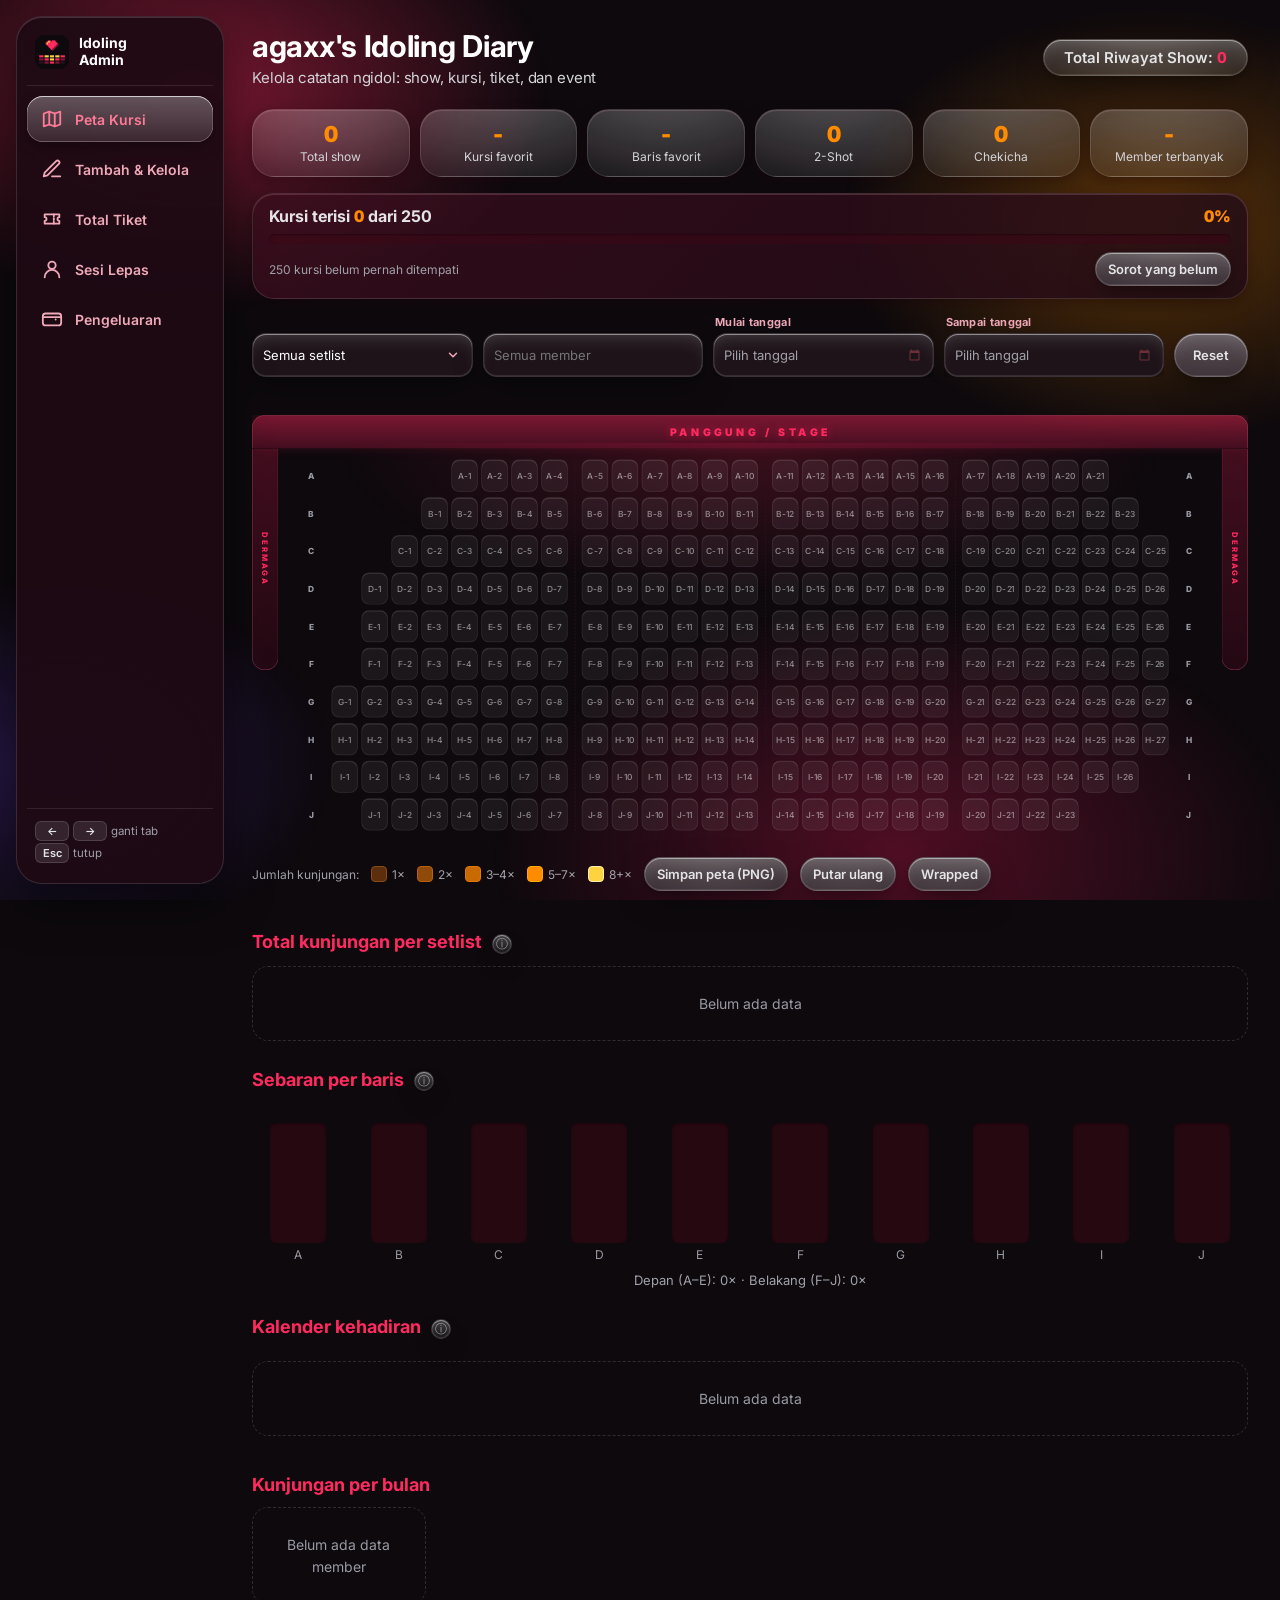
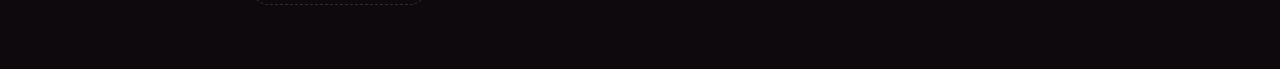
==== commit 1c732af7: "Update animation timing functions in admin.html" ====
--- a/admin.html
+++ b/admin.html
@@ -125,13 +125,13 @@
 .tt-big b{font-size:48px;font-weight:900;color:#ffd23f;line-height:1;font-variant-numeric:tabular-nums}
 .tt-big span{font-size:15px;font-weight:700;color:#e4e4e7}
 .tt-big small{color:#a1a1aa;font-size:12px}
-.tt-bar{display:flex;height:12px;border-radius:99px;overflow:hidden;background:#1e050c;transform-origin:left;animation:growx .8s cubic-bezier(.2,.8,.2,1) both}
+.tt-bar{display:flex;height:12px;border-radius:99px;overflow:hidden;background:#1e050c;transform-origin:left;animation:growx .8s cubic-bezier(.32,.72,0,1) both}
 .tt-bar i{display:block;height:100%}
 .tt-legend{display:flex;flex-wrap:wrap;gap:6px 16px;margin-top:10px;font-size:12px;color:#d4d4d8}
 .tt-legend span{display:inline-flex;align-items:center;gap:6px}
 .tt-legend i{width:10px;height:10px;border-radius:3px;display:inline-block}
 .tt-cards{display:grid;grid-template-columns:repeat(auto-fit,minmax(150px,1fr));gap:12px}
-.tt-c{background:#181115;border:1px solid #2d1820;border-top:3px solid var(--c);border-radius:14px;padding:14px;animation:rise .45s cubic-bezier(.2,.8,.2,1) both;animation-delay:calc(var(--i) * 80ms)}
+.tt-c{background:#181115;border:1px solid #2d1820;border-top:3px solid var(--c);border-radius:14px;padding:14px;animation:rise .45s cubic-bezier(.32,.72,0,1) both;animation-delay:calc(var(--i) * 80ms)}
 .tt-c b{display:block;font-size:34px;font-weight:900;color:var(--c);line-height:1.1;font-variant-numeric:tabular-nums}
 .tt-c .tl{font-size:14px;font-weight:800;color:#fff;margin-top:2px}
 .tt-c small{display:block;color:#a1a1aa;font-size:11px;margin-top:6px;line-height:1.55}
@@ -837,7 +837,7 @@
   }
 
   // kurva masuk item: berhenti tepat di posisi akhir (tanpa overshoot), supaya kartu tidak naik/turun sendiri setelah animasi selesai
-  const POP = 'cubic-bezier(.22,1,.36,1)';
+  const POP = 'cubic-bezier(.32,.72,0,1)';
   const CASCADE = { // blok yang ikut masuk bertahap di tiap tab (hanya yang terlihat di layar)
     peta: '#story, #last .last-c, #stats .stat, #cover, #filters, #zoomctl, #seating-wrapper, #legend', // sama dengan index; isi tab Peta dirender skrip, jadi bukan hanya peta kursinya
     tiket: '#tt > *:not(.tt-cards), #tt .tt-cards > *',
--- a/assets/css/shared.css
+++ b/assets/css/shared.css
@@ -47,7 +47,7 @@
 /* animasi saat modal / lightbox dibuka */
 @keyframes fade{from{opacity:0}}
 
-.overlay.open>.modal,#lightbox.open>img{animation:pop-in .22s cubic-bezier(.2,.8,.2,1)}
+.overlay.open>.modal,#lightbox.open>img{animation:pop-in .22s cubic-bezier(.32,.72,0,1)}
 .seat:active{transform:scale(.94)}
 @media(prefers-reduced-motion:reduce){.overlay.open,.overlay.open>.modal,#lightbox.open>img{animation:none}}
 
@@ -142,11 +142,19 @@
 @media(max-width:768px){.seat-block+.seat-block::before{left:-7px}}
 
 /* cakupan kursi */
-#cover{width:100%;margin:0 0 16px;background:#181115;border:1px solid #2d1820;border-radius:12px;padding:12px 16px;box-sizing:border-box}
+#cover,#cover-sl{width:100%;margin:0 0 16px;background:#181115;border:1px solid #2d1820;border-radius:12px;padding:12px 16px;box-sizing:border-box}
 .cov-t{display:flex;justify-content:space-between;color:#e4e4e7}
 .cov-t span{color:#ff8c00;font-weight:900}
 .cov-bar{height:10px;background:#1e050c;border-radius:99px;overflow:hidden;margin:8px 0}
 .cov-bar i{display:block;height:100%;background:linear-gradient(90deg,#c96a00,#ffd23f);border-radius:99px;transition:width .6s}
+#cover-sl[hidden]{display:none}
+.covsl-l{display:flex;flex-wrap:wrap;gap:6px;margin-top:10px}
+.covsl-l[hidden]{display:none}
+.covsl-l span{font-size:12px;line-height:1;padding:6px 10px;border-radius:99px;background:rgba(255,255,255,.07);border:1px solid rgba(255,255,255,.1);color:#d4d4d8}
+.mem-last{display:grid;gap:8px;margin:14px 0 4px}
+.mem-lr{display:flex;justify-content:space-between;align-items:baseline;gap:12px;font-size:13px;color:#a1a1aa;padding:10px 14px;border-radius:14px;background:rgba(255,255,255,.045);border:1px solid rgba(255,255,255,.08)}
+.mem-lr b{color:#f4f4f5;font-weight:600;text-align:right}
+.mem-lr small{display:block;font-size:11.5px;font-weight:500;color:#ff8c00}
 .cov-s{display:flex;justify-content:space-between;align-items:center;gap:10px;font-size:12px;color:#a1a1aa}
 .seat.seen{opacity:.3}
 .seat.want{border-color:#34d399;color:#34d399;box-shadow:0 0 10px rgba(52,211,153,.45)}
@@ -271,10 +279,10 @@
 @keyframes pop{from{opacity:0;transform:scale(.3)}}
 
 .shown .sl-row,
-.shown .rk{animation:rise .4s cubic-bezier(.2,.8,.2,1) both;animation-delay:calc(var(--i,0) * 35ms)}
-.shown .sl-bar i{transform-origin:left;animation:growx .7s cubic-bezier(.2,.8,.2,1) both;animation-delay:calc(var(--i,0) * 45ms + .15s)}
-.shown .mc-b i{transform-origin:bottom;animation:growy .7s cubic-bezier(.2,.8,.2,1) both;animation-delay:calc(var(--i,0) * 40ms + .15s)}
-.shown .cd.on1,.shown .cd.on2,.shown .cd.on3{animation:pop .4s cubic-bezier(.2,.8,.2,1) both;animation-delay:calc(var(--d,0) * 20ms + .3s)}
+.shown .rk{animation:rise .4s cubic-bezier(.32,.72,0,1) both;animation-delay:calc(var(--i,0) * 35ms)}
+.shown .sl-bar i{transform-origin:left;animation:growx .7s cubic-bezier(.32,.72,0,1) both;animation-delay:calc(var(--i,0) * 45ms + .15s)}
+.shown .mc-b i{transform-origin:bottom;animation:growy .7s cubic-bezier(.32,.72,0,1) both;animation-delay:calc(var(--i,0) * 40ms + .15s)}
+.shown .cd.on1,.shown .cd.on2,.shown .cd.on3{animation:pop .4s cubic-bezier(.32,.72,0,1) both;animation-delay:calc(var(--d,0) * 20ms + .3s)}
 /* buka-tutup halus untuk detail seri (browser yang belum mendukung ::details-content langsung membuka tanpa transisi) */
 .ev-g{interpolate-size:allow-keywords}
 .ev-g::details-content{block-size:0;overflow:hidden;transition:block-size .3s ease,content-visibility .3s allow-discrete}
@@ -299,8 +307,8 @@
 .cd[role=button]:hover,.cd.sel{box-shadow:0 0 0 2px #ff2a5f;position:relative;z-index:1}
 
 /* gerak saat nilai grafik berubah + umpan balik klik */
-.sl-bar i{transition:width .55s cubic-bezier(.2,.8,.2,1)}
-.mc-b i{transition:height .55s cubic-bezier(.2,.8,.2,1)}
+.sl-bar i{transition:width .55s cubic-bezier(.32,.72,0,1)}
+.mc-b i{transition:height .55s cubic-bezier(.32,.72,0,1)}
 .mc-b,.cd[role=button],.sl-row,.rk,.btn-s{transition:transform .15s,box-shadow .15s,border-color .2s,background .2s}
 .mc[role=button]:active .mc-b{transform:scale(.96)}
 .cd[role=button]:active{transform:scale(.7)}
@@ -342,7 +350,7 @@
 .rf{stroke:#ffd23f;stroke-linecap:round;stroke-dasharray:var(--p) 100}
 .ring span{position:absolute;inset:0;display:flex;align-items:center;justify-content:center;font-size:19px;font-weight:900;color:#ffd23f}
 @keyframes ringfill{from{stroke-dasharray:0 100}}
-.shown .rf{animation:ringfill 1.1s cubic-bezier(.2,.8,.2,1) both}
+.shown .rf{animation:ringfill 1.1s cubic-bezier(.32,.72,0,1) both}
 .foot{margin-top:32px;font-size:12px;color:#9a9aa4;text-align:center}
 .foot:empty{display:none}
 .cd-live{color:#93c5fd;font-weight:700}
@@ -352,7 +360,7 @@
 .tab{position:relative;z-index:1}
 .tab.on{background:transparent;border-color:transparent;box-shadow:none}
 .tab-ind{position:absolute;left:0;top:0;box-sizing:border-box;border-radius:9999px;background:#881337;border:1px solid #f43f5e;box-shadow:0 0 15px rgba(244,63,94,.3);pointer-events:none}
-#fbar{position:fixed;left:50%;bottom:18px;z-index:40;display:flex;align-items:center;gap:12px;max-width:calc(100vw - 24px);padding:9px 10px 9px 16px;border-radius:99px;background:rgba(24,17,21,.94);border:1px solid #ff2a5f;box-shadow:0 8px 28px rgba(0,0,0,.6);-webkit-backdrop-filter:blur(8px);backdrop-filter:blur(8px);font-size:13px;color:#e4e4e7;transform:translate(-50%,24px);opacity:0;pointer-events:none;transition:transform .3s cubic-bezier(.2,.8,.2,1),opacity .25s}
+#fbar{position:fixed;left:50%;bottom:18px;z-index:40;display:flex;align-items:center;gap:12px;max-width:calc(100vw - 24px);padding:9px 10px 9px 16px;border-radius:99px;background:rgba(24,17,21,.94);border:1px solid #ff2a5f;box-shadow:0 8px 28px rgba(0,0,0,.6);-webkit-backdrop-filter:blur(8px);backdrop-filter:blur(8px);font-size:13px;color:#e4e4e7;transform:translate(-50%,24px);opacity:0;pointer-events:none;transition:transform .3s cubic-bezier(.32,.72,0,1),opacity .25s}
 #fbar.on{transform:translate(-50%,0);opacity:1;pointer-events:auto}
 #fbar span{overflow:hidden;text-overflow:ellipsis;white-space:nowrap}
 #fbar button{background:#be123c;color:#fff;border:none;border-radius:99px;padding:6px 14px;font-weight:700;cursor:pointer;font-size:12px}
@@ -390,7 +398,7 @@
 .blur-n{display:inline-block;filter:blur(5px);user-select:none;pointer-events:none}
 
 /* ===== penghalusan & animasi tambahan (index + admin) ===== */
-:root{--ease:cubic-bezier(.2,.8,.2,1)}
+:root{--ease:cubic-bezier(.32,.72,0,1)}
 @keyframes drop{from{opacity:0;transform:translateY(-10px)}}
 @keyframes popin{from{opacity:0;transform:translateY(4px) scale(.96)}}
 html{scroll-behavior:smooth}
@@ -437,13 +445,13 @@
     radial-gradient(30% 30% at 5% 85%,rgba(120,70,255,.25),transparent 70%)}
 
 /* permukaan kaca */
-.badge,.stat,#cover,.last-c,.tl-i,.ev-i,.ev-g,.ev-c,.hi,.gk,.btn-s,.modal,#pop,#fbar,.tabbar,
+.badge,.stat,#cover,#cover-sl,.last-c,.tl-i,.ev-i,.ev-g,.ev-c,.hi,.gk,.btn-s,.modal,#pop,#fbar,.tabbar,
 #filters select,#filters input,#gallery-bar select,#tl-q,#ev-bar select,.stage,.catwalk,.info-btn{
   background:var(--g-bg);
   -webkit-backdrop-filter:var(--g-blur);backdrop-filter:var(--g-blur);
   border:1px solid var(--g-line);
   box-shadow:var(--g-shadow)}
-.stat,#cover,.last-c,.tl-i,.ev-i,.ev-g,.ev-c,.hi{border-radius:20px}
+.stat,#cover,#cover-sl,.last-c,.tl-i,.ev-i,.ev-g,.ev-c,.hi{border-radius:20px}
 .modal{border-radius:28px;background:var(--g-bg-hi);-webkit-backdrop-filter:blur(36px) saturate(190%);backdrop-filter:blur(36px) saturate(190%)}
 .overlay{background:rgba(10,4,8,.45);-webkit-backdrop-filter:blur(14px) saturate(140%);backdrop-filter:blur(14px) saturate(140%)}
 .tl-i,.ev-i,.ev-g{border-left-width:1px}
@@ -485,10 +493,10 @@
 
 /* browser tanpa backdrop-filter: pakai warna solid */
 @supports not ((backdrop-filter:blur(1px)) or (-webkit-backdrop-filter:blur(1px))){
-  .badge,.stat,#cover,.last-c,.tl-i,.ev-i,.ev-g,.ev-c,.hi,.modal,#pop,#fbar,.tabbar{background:#1d1318}}
+  .badge,.stat,#cover,#cover-sl,.last-c,.tl-i,.ev-i,.ev-g,.ev-c,.hi,.modal,#pop,#fbar,.tabbar{background:#1d1318}}
 /* hemat baterai / permintaan pengguna */
 @media(prefers-reduced-transparency:reduce){
-  .badge,.stat,#cover,.last-c,.tl-i,.ev-i,.ev-g,.ev-c,.hi,.modal,#pop,#fbar,.tabbar,.stage,.catwalk{
+  .badge,.stat,#cover,#cover-sl,.last-c,.tl-i,.ev-i,.ev-g,.ev-c,.hi,.modal,#pop,#fbar,.tabbar,.stage,.catwalk{
     -webkit-backdrop-filter:none;backdrop-filter:none;background:#1d1318}}
 
 /* kontras teks di atas kaca: modal & popover diberi tint gelap, teks redup dicerahkan */
@@ -538,7 +546,7 @@
 .catwalk{background:linear-gradient(180deg,rgba(150,22,60,.40),rgba(70,10,28,.38));box-shadow:0 8px 20px rgba(255,42,95,.15),inset 1px 0 0 rgba(255,150,170,.15),inset -1px 0 0 rgba(255,150,170,.15),inset 0 -1px 0 rgba(255,150,170,.15)}
 
 /* animasi lebih halus: easing & durasi lebih lembut, pegas ala iOS */
-:root{--ease:cubic-bezier(.22,1,.36,1);--spring:cubic-bezier(.34,1.45,.64,1)}
+:root{--ease:cubic-bezier(.32,.72,0,1);--spring:cubic-bezier(.32,.72,0,1)}
 @keyframes pop-in{from{opacity:0;transform:translateY(22px) scale(.93)}}
 .shown .sl-row,
 .shown .rk{animation-duration:.7s;animation-timing-function:var(--ease)}
@@ -558,7 +566,7 @@
 /* galeri: foto selalu muncul bertahap (juga saat ganti sub-tab / filter member), tab tanpa memantul */
 
 /* tanpa mantul: semua "pegas" jadi easing halus tanpa overshoot */
-:root{--spring:cubic-bezier(.22,1,.36,1)}
+:root{--spring:cubic-bezier(.32,.72,0,1)}
 
 .gi figcaption{font-family:"Caveat","Segoe Print","Bradley Hand",cursive;font-size:15px}
 .gi b{font-size:19px}
@@ -598,11 +606,11 @@
 #filters input::-webkit-calendar-picker-indicator{filter:invert(.8) sepia(1) saturate(3) hue-rotate(300deg);cursor:pointer}
 
 /* ---- 2) performa: buang blur dari elemen berulang ---- */
-.stat,#cover,.last-c,.tl-i,.ev-i,.ev-g,.ev-c,.hi,.gk,.btn-s,.info-btn,#story,.tl-mh,
+.stat,#cover,#cover-sl,.last-c,.tl-i,.ev-i,.ev-g,.ev-c,.hi,.gk,.btn-s,.info-btn,#story,.tl-mh,
 #filters select,#filters input,#gallery-bar select,#tl-q,#ev-bar select,.seat-count{
   -webkit-backdrop-filter:none;backdrop-filter:none}
-.stat,#cover,.last-c,.ev-i,.ev-g,.ev-c,.hi,#story{box-shadow:0 4px 14px rgba(30,0,10,.35),inset 0 1px 0 rgba(255,170,190,.18)}
-.stat,#cover,.ev-i,.ev-g,.ev-c{background:linear-gradient(135deg,rgba(60,14,30,.78),rgba(34,12,22,.82))}
+.stat,#cover,#cover-sl,.last-c,.ev-i,.ev-g,.ev-c,.hi,#story{box-shadow:0 4px 14px rgba(30,0,10,.35),inset 0 1px 0 rgba(255,170,190,.18)}
+.stat,#cover,#cover-sl,.ev-i,.ev-g,.ev-c{background:linear-gradient(135deg,rgba(60,14,30,.78),rgba(34,12,22,.82))}
 .last-c{background:linear-gradient(135deg,rgba(150,24,62,.62),rgba(60,20,22,.7))}
 #story{background:linear-gradient(90deg,rgba(120,20,52,.5),rgba(34,12,22,.6))}
 .hi{background:rgba(60,14,30,.7)}
@@ -880,7 +888,7 @@
 /* --- 1. Tab: wadah & item tidak lagi dianimasikan oleh CSS (sebelumnya 6 lapis aturan saling menimpa,
         akibatnya kadang jalan, kadang tidak). Semuanya dipegang WAAPI di app.js. --- */
 #view-main,#view-gal,#view-tl,#view-ev,
-.enter .tl-i,.enter .gi,.enter .ev-g,.enter .ev-c,.enter #story,.enter .last-c,.enter #cover,.enter #filters,.enter #stats .stat,
+.enter .tl-i,.enter .gi,.enter .ev-g,.enter .ev-c,.enter #story,.enter .last-c,.enter #cover,#cover-sl,.enter #filters,.enter #stats .stat,
 #gallery .gi,#gallery .gi.a,.enter .tl-i.a,.enter .ev-g:nth-child(-n+8),.intro .seat-row{animation:none!important}
 .leave{animation:none!important}
 
@@ -903,7 +911,7 @@
 /* --- 3. Peta: kursi muncul tanpa memantul (sebelumnya melewati skala 1.12 lalu kembali = "mantul") --- */
 @keyframes seatpop{0%{transform:scale(.82);opacity:.4}100%{transform:none;opacity:1}}
 .refresh .seat.visited{animation:seatpop .85s var(--ios) both;animation-delay:calc(var(--r,0) * 40ms)}
-@keyframes seatflash{0%{transform:scale(1.1);box-shadow:0 0 0 0 rgba(255,210,63,.8)}100%{transform:scale(1);box-shadow:0 0 0 16px rgba(255,210,63,0)}}
+@keyframes seatflash{0%{transform:scale(1.16)}100%{transform:scale(1)}}
 .flash .seat.visited{animation:seatflash 1.1s var(--ios) .35s}
 @keyframes selpulse{0%{box-shadow:0 0 0 0 rgba(255,42,95,.55)}100%{box-shadow:0 0 0 12px rgba(255,42,95,0)}}
 .mc.on .mc-b,.rk.on,.sl-row.on,.ev-c.on,.cd.sel{animation:selpulse 1s var(--ios)}
@@ -911,17 +919,17 @@
 /* --- 4. Modal, lembar bawah, popover: buka pelan, tutup agak singkat tapi tetap halus --- */
 /* overlay jangan di-fade pakai opacity: opacity<1 di induk bikin blur kartu (backdrop-filter) di dalamnya kehilangan latar sampai fade selesai, lalu tiba-tiba "pop". Animasikan warna + blur-nya saja. */
 @keyframes ov-in{from{background-color:rgba(0,0,0,0);-webkit-backdrop-filter:blur(0);backdrop-filter:blur(0)}}
-@keyframes modal-in{from{opacity:0;transform:translate3d(0,26px,0) scale(.97)}}
+@keyframes modal-in{from{opacity:0;transform:translate3d(0,14px,0) scale(.92)}}
 @keyframes sheet-in{from{transform:translate3d(0,100%,0)}}
 @keyframes hi-in{from{opacity:0;transform:translate3d(0,16px,0)}}
 @keyframes fade-out{to{background-color:rgba(0,0,0,0);-webkit-backdrop-filter:blur(0);backdrop-filter:blur(0)}}
-@keyframes pop-out{to{opacity:0;transform:translate3d(0,12px,0) scale(.98)}}
+@keyframes pop-out{to{opacity:0;transform:translate3d(0,14px,0) scale(.94)}}
 @keyframes menu-in{from{opacity:0;transform:translate3d(0,-8px,0) scale(.97)}}
 .overlay.open{animation:ov-in .5s var(--ios)}
-.overlay.open>.modal{animation:modal-in .75s var(--ios)}
+.overlay.open>.modal{transform-origin:var(--ox,50%) var(--oy,50%);animation:modal-in .6s var(--ios)}
 .overlay.open .hi{animation:hi-in .8s var(--ios) both;animation-delay:calc(var(--i,0) * 70ms + 160ms)}
 .overlay.closing{animation:fade-out .4s cubic-bezier(.4,0,.2,1) forwards}
-.overlay.closing>.modal,#lightbox.closing>img{animation:pop-out .38s cubic-bezier(.4,0,.2,1) forwards}
+.overlay.closing>.modal,#lightbox.closing>img{animation:pop-out .42s cubic-bezier(.4,0,.2,1) forwards}
 @media(max-width:600px){
   #seat-modal .modal{animation:sheet-in .8s var(--ios);transition:transform .5s var(--ios)}
   #seat-modal.closing>.modal{animation:none;transform:translate3d(0,105%,0);transition:transform .42s cubic-bezier(.4,0,.2,1)}
@@ -1019,7 +1027,7 @@
   background:linear-gradient(135deg,rgba(255,60,110,.2),rgba(136,19,55,.08)),rgba(28,8,16,.92);
   box-shadow:inset 0 1px 0 rgba(255,200,215,.35),0 18px 50px rgba(0,0,0,.5)}
 html[data-glass=on] #pop{-webkit-backdrop-filter:blur(14px) saturate(160%);backdrop-filter:blur(14px) saturate(160%)}
-@keyframes glass-in{from{opacity:0;transform:scale(.88)}}
+@keyframes glass-in{from{opacity:0;transform:translate3d(0,14px,0) scale(.92)}}
 @media(min-width:601px){
   html[data-glass=on] .overlay.open>.modal{transform-origin:var(--ox,50%) var(--oy,50%);animation:glass-in .6s var(--ios)}
 }
@@ -1330,3 +1338,33 @@
 .sh-only{display:none}
 .sh-simple .sh-only{display:flex}
 .sh-simple .sh-app{display:none}
+
+/* ---- saklar Per member: label tidak terpotong di layar sempit (320px), penanda pas selebar tombol ---- */
+.seg-ind{box-sizing:border-box}
+.mem-mode button{overflow-wrap:anywhere;hyphens:none}
+@media(max-width:380px){.mem-mode button{padding-left:5px;padding-right:5px;font-size:12px}}
+
+/* ---- sub-tab Peta / Ringkasan / Grafik / Member: hanya bagian aktif yang tampil (HP & tablet; di laptop #split membungkus anak-anaknya, jadi tidak terkena) ---- */
+#view-main[data-sec=map]>[data-s]:not([data-s=map]),
+#view-main[data-sec=sum]>[data-s]:not([data-s=sum]),
+#view-main[data-sec=chart]>[data-s]:not([data-s=chart]),
+#view-main[data-sec=mem]>[data-s]:not([data-s=mem]){display:none!important}
+.mem-mode{scroll-margin-top:calc(var(--stick) + var(--jh) + 64px)}
+#split .mem-mode{scroll-margin-top:70px}
+
+/* ---- ritme jarak: antar-bagian 16, antar-judul 20+14, tidak ada ruang kosong berlebih; judul pertama tiap sub-tab rata dengan tab lain ---- */
+#view-main .sec,#view-ev .sec{margin-top:20px;padding-top:14px}
+#view-main[data-sec]>#ch-h,#view-main[data-sec]>#mem-sec>#mem-h,#view-ev>.sec:first-child{margin-top:0;padding-top:0;border-top:0}
+#legend{margin:6px 0 12px}
+.foot{margin-top:16px}
+.mem-n{margin:0 0 2px}
+.mem-key{margin:0 0 10px;gap:4px 14px;flex-direction:row;flex-wrap:wrap;align-items:center}
+#filters{margin-bottom:12px}
+@media(max-width:768px){
+  /* Reset di tengah saat tidak ada filter; saat filter aktif (#filters.on) geser ke kiri dan keterangan hasil muncul di kanannya, satu baris */
+  #filters #flt-reset{grid-column:1/-1;grid-row:3;justify-self:start;width:104px;min-width:0;min-height:36px;padding:0;box-sizing:border-box;margin-left:calc(50% - 52px);transition:margin-left .6s cubic-bezier(.32,.72,0,1)}
+  #filters.on #flt-reset{margin-left:0}
+  #filters #flt-info,#filters #flt-info:empty{grid-column:1/-1;grid-row:3;justify-self:end;align-self:center;max-width:calc(100% - 118px);min-height:0;text-align:right;opacity:0;transform:translateX(10px);transition:opacity .35s ease .15s,transform .5s cubic-bezier(.32,.72,0,1) .1s}
+  #filters.on #flt-info{opacity:1;transform:none}
+}
+@media(max-width:768px) and (prefers-reduced-motion:reduce){#filters #flt-reset,#filters #flt-info{transition:none}}
--- a/assets/css/liquid.css
+++ b/assets/css/liquid.css
@@ -4,8 +4,9 @@
 /* ---------- Token: font SF, kurva pegas, material kaca ---------- */
 :root{
   --font-ui:-apple-system,BlinkMacSystemFont,"SF Pro Text","SF Pro Display","Inter",system-ui,"Segoe UI",Roboto,sans-serif;
-  --spring:cubic-bezier(.32,.72,0,1);      /* cadangan: kurva iOS */
-  --spring-b:cubic-bezier(.34,1.4,.64,1);  /* cadangan: pegas sedikit memantul */
+  --ios:cubic-bezier(.32,.72,0,1);       /* SATU kurva gerak untuk seluruh situs (CSS + JS) */
+  --spring:var(--ios);  /* alias lama: tanpa overshoot */
+  --spring-b:var(--ios); /* alias lama: dulu memantul ~8%, sekarang sama dengan --ios */
   --accent:#ff375f; --accent-soft:#ff7a98;
 
   --g-bg:linear-gradient(180deg,rgba(255,255,255,.12),rgba(255,255,255,.045));
@@ -20,13 +21,6 @@
     inset 0 14px 22px -16px rgba(255,255,255,.28); /* pantulan cahaya di dalam kaca */
   --ease:var(--spring);
 }
-@supports (transition-timing-function:linear(0,1)){
-  :root{
-    --spring:linear(0,0.0296 3.6%,0.1024 7.1%,0.1995 10.7%,0.3069 14.3%,0.4152 17.9%,0.518 21.4%,0.6116 25.0%,0.694 28.6%,0.7646 32.1%,0.8236 35.7%,0.8718 39.3%,0.9102 42.9%,0.9402 46.4%,0.9631 50.0%,0.98 53.6%,0.9921 57.1%,1.0005 60.7%,1.0059 64.3%,1.0091 67.9%,1.0107 71.4%,1.0111 75.0%,1.0108 78.6%,1.01 82.1%,1.0089 85.7%,1.0077 89.3%,1.0065 92.9%,1.0054 96.4%,1);
-    --spring-b:linear(0,0.0515 3.6%,0.1763 7.1%,0.3369 10.7%,0.5052 14.3%,0.6625 17.9%,0.7974 21.4%,0.9048 25.0%,0.9839 28.6%,1.037 32.1%,1.068 35.7%,1.0817 39.3%,1.0827 42.9%,1.0754 46.4%,1.0634 50.0%,1.0495 53.6%,1.0357 57.1%,1.0233 60.7%,1.0129 64.3%,1.0049 67.9%,0.9993 71.4%,0.9956 75.0%,0.9937 78.6%,0.993 82.1%,0.9933 85.7%,0.9941 89.3%,0.9952 92.9%,0.9964 96.4%,1);
-  }
-}
-
 /* ---------- Tipografi ---------- */
 body,button,input,select,textarea{font-family:var(--font-ui);-webkit-font-smoothing:antialiased}
 h1{font-size:clamp(30px,5vw,40px);font-weight:700;letter-spacing:-.03em;color:#fff;text-shadow:none}
@@ -34,7 +28,7 @@
 .sv,.badge span,.seat-count,.mc-n,.rc,.ls-c,.cd-live,.tl-d b{font-variant-numeric:tabular-nums}
 
 /* ---------- Kaca netral (bukan pink) ---------- */
-.stat,#cover,.last-c,.tl-i,.ev-i,.ev-g,.ev-c,.hi{border-radius:22px}
+.stat,#cover,#cover-sl,.last-c,.tl-i,.ev-i,.ev-g,.ev-c,.hi{border-radius:22px}
 .modal{border-radius:34px;background-color:rgba(34,28,32,.5)}
 #pop{background-color:rgba(34,28,32,.55)}
 .overlay{background:rgba(0,0,0,.32);-webkit-backdrop-filter:blur(10px) saturate(150%);backdrop-filter:blur(10px) saturate(150%)}
@@ -63,11 +57,11 @@
 .gk.on{background:linear-gradient(180deg,rgba(255,55,95,.7),rgba(255,55,95,.45));border-color:rgba(255,255,255,.25);box-shadow:inset 0 1px 0 rgba(255,255,255,.5),0 4px 14px -4px rgba(255,55,95,.6)}
 
 /* ---------- Modal / lightbox: muncul dengan pegas ---------- */
-@keyframes lg-in{from{opacity:0;transform:scale(.9) translateY(12px)}}
+@keyframes lg-in{from{opacity:0;transform:translate3d(0,14px,0) scale(.92)}}
 @keyframes lg-img{from{opacity:0;transform:scale(.86)}}
 .overlay.open{animation:ov-in .45s ease-out}
 @media (hover:hover) and (pointer:fine){ /* di HP, bottom sheet milik app.js tetap dipakai */
-  .overlay.open>.modal{animation:lg-in .6s var(--spring-b)}
+  .overlay.open>.modal{animation:lg-in .6s var(--ios)}
 }
 #lightbox.open>img{animation:lg-img .55s var(--spring)}
 #lb-img{border-radius:22px}
@@ -88,7 +82,7 @@
 }
 
 /* ---------- Aksesibilitas ---------- */
-@media (prefers-reduced-motion:reduce){:root{--spring:ease;--spring-b:ease}}
+@media (prefers-reduced-motion:reduce){:root{--ios:ease;--spring:ease;--spring-b:ease;--ease:ease}}
 
 /* ---------- Tab bar sentuh: tahan & geser pil (dipakai index DAN admin) ---------- */
 @media(max-width:1279px),(hover:none) and (pointer:coarse){
@@ -343,3 +337,34 @@
 #tl-bar{margin-left:30px;max-width:calc(var(--col-w,720px) - 30px)}
 @media(max-width:600px){#tl-bar{margin-left:26px}}
 #tl-q,#g-member,#ev-member,#ev-status{background-color:rgba(0,0,0,.26)}
+
+
+/* =====================================================================
+   HP landscape / layar pendek (tinggi <= 520px, sentuh): tab bar jadi rail di kiri.
+   Tab bar melayang di bawah memakan sekitar seperempat tinggi layar di posisi ini; rail memakai lebar, bukan tinggi.
+   ===================================================================== */
+@media (orientation:landscape) and (max-height:520px) and (hover:none) and (pointer:coarse){
+  :root{--rail-w:76px;--stick:calc(env(safe-area-inset-top,0px) + 14px)!important}
+  body.app .wrap{max-width:none;padding:calc(env(safe-area-inset-top,0px) + 14px) calc(14px + env(safe-area-inset-right,0px)) calc(20px + env(safe-area-inset-bottom,0px)) calc(var(--rail-w) + 22px + env(safe-area-inset-left,0px))}
+  body.app .tabbar{position:fixed;top:calc(env(safe-area-inset-top,0px) + 8px);bottom:calc(env(safe-area-inset-bottom,0px) + 8px);left:calc(env(safe-area-inset-left,0px) + 8px);right:auto;
+    width:var(--rail-w);margin:0;display:flex;flex-direction:column;flex-wrap:nowrap;justify-content:center;align-items:stretch;gap:2px;padding:6px;border-radius:26px;z-index:40;box-sizing:border-box;
+    box-shadow:0 14px 34px rgba(0,0,0,.55),inset 0 1px 0 rgba(255,170,190,.22)}
+  body.app .tabbar::after{display:none}
+  body.app .sb-brand,body.app .sb-keys,#appbar{display:none}
+  body.app .tab{display:flex;flex-direction:column;align-items:center;justify-content:center;gap:3px;padding:8px 2px 7px;border-radius:18px;font-size:0!important;line-height:0;text-align:center;min-width:0}
+  body.app .tab::before{width:20px;height:20px}
+  body.app .tab::after{content:attr(data-short);font-size:10.5px;font-weight:600;line-height:1.1;letter-spacing:.01em}
+  body.app .tab-ind{border-radius:18px}
+  body.app .head{margin-bottom:12px}
+  body.app .head h1{font-size:24px;margin-bottom:4px}
+  body.app .head .sub{margin-bottom:8px;max-width:none}
+  body.app #fbar{left:calc(50% + var(--rail-w) / 2);bottom:calc(14px + env(safe-area-inset-bottom,0px))}
+  body.app #toast{bottom:calc(14px + env(safe-area-inset-bottom,0px))}
+  body.app .tl-mh{top:var(--stick)}
+}
+
+/* kursi show terakhir: dua denyut cincin saat peta pertama tampil (dimatikan oleh "kurangi gerakan") */
+.seat.fresh{position:relative}
+.seat.fresh::after{content:'';position:absolute;inset:-3px;border-radius:9px;border:2px solid #ff2a5f;pointer-events:none;animation:seat-ping 1.5s ease-out 2 both}
+@keyframes seat-ping{from{opacity:.95;transform:scale(1)}to{opacity:0;transform:scale(1.7)}}
+@media(prefers-reduced-motion:reduce){.seat.fresh::after{animation:none;opacity:0}}
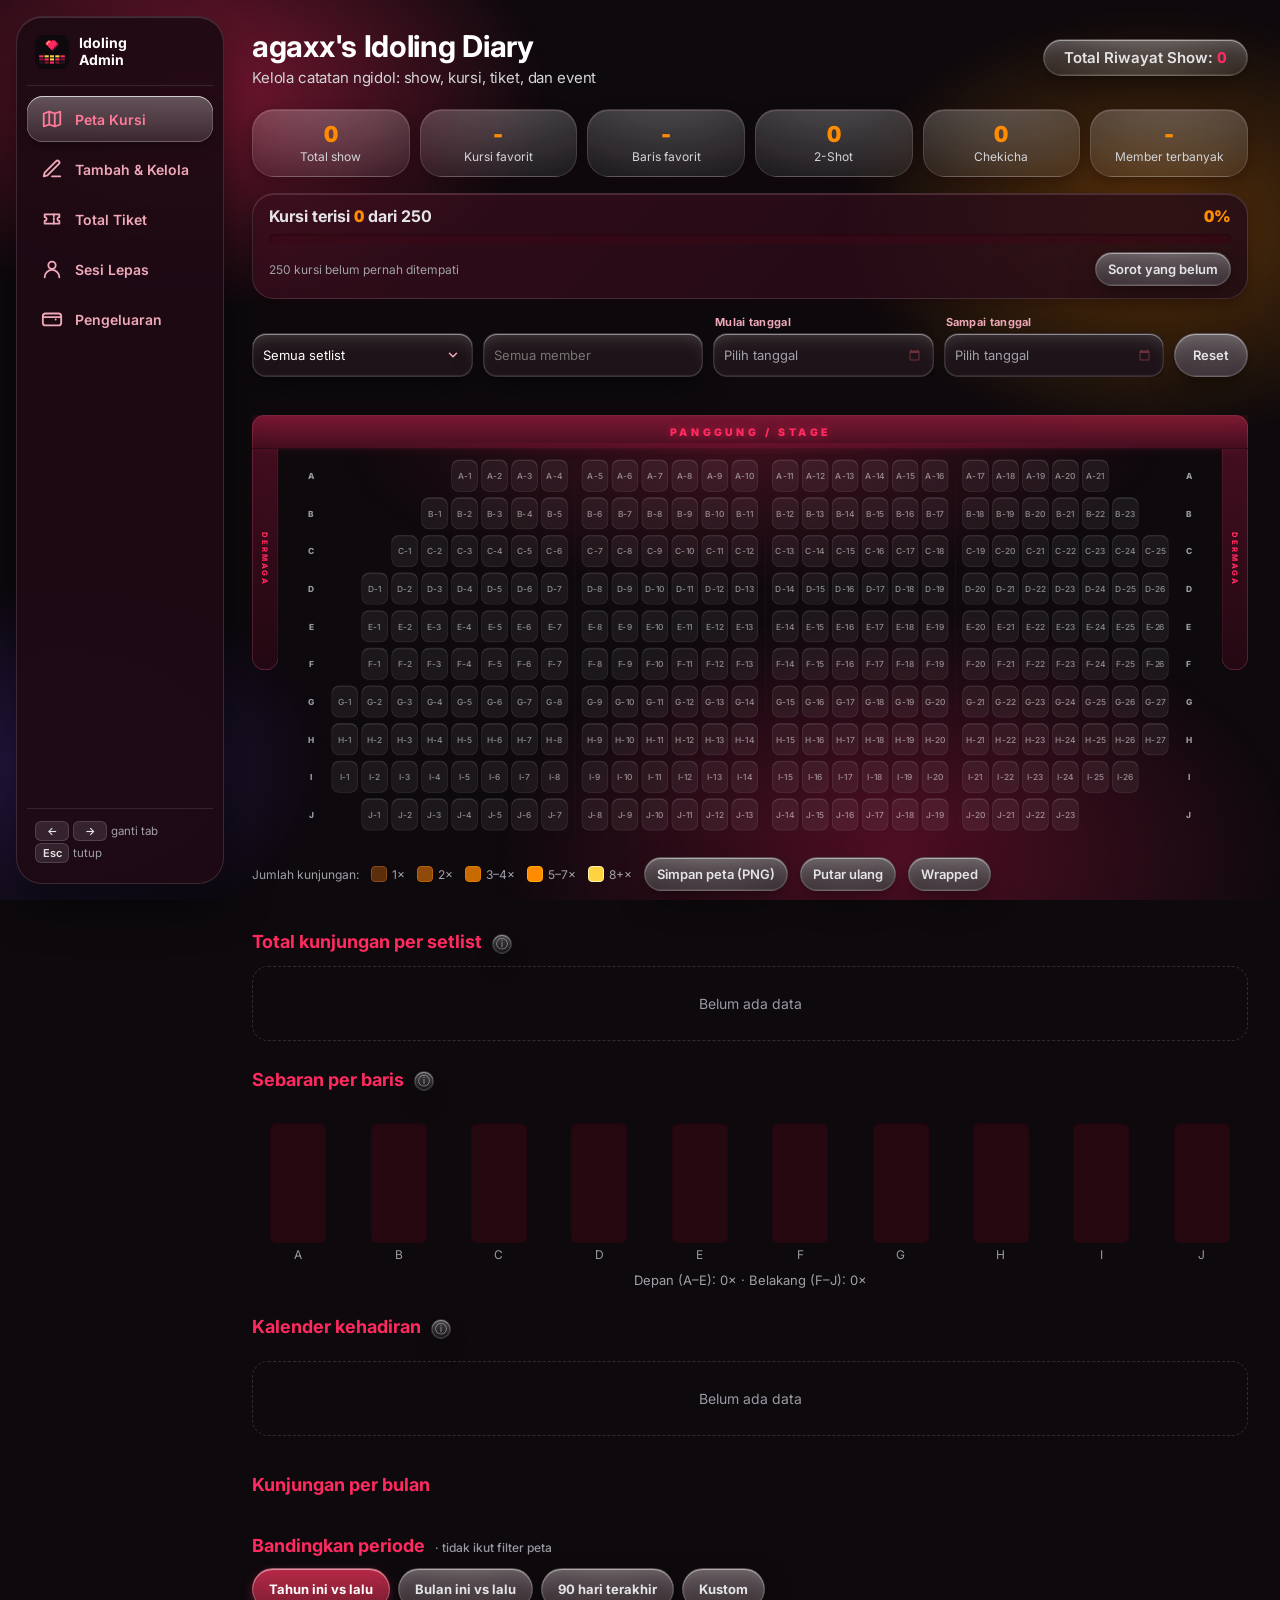
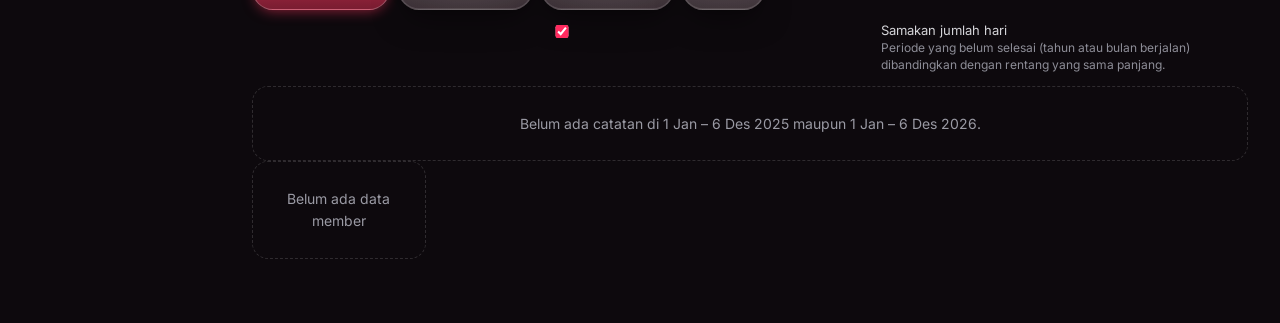
==== commit d9b10bc9: "Implement backup banner for unsaved changes Add backup banner functionality to notify users of unsav" ====
--- a/admin.html
+++ b/admin.html
@@ -86,6 +86,10 @@
 td .seat-badge{font-size:12px}
 #backup-note{font-size:12px;color:#a1a1aa;margin:0 0 10px}
 #backup-note.warn{color:#fbbf24}
+#bk-banner{display:flex;align-items:center;gap:10px;flex-wrap:wrap;margin:0 0 12px;padding:10px 14px;border-radius:14px;background:rgba(251,191,36,.1);border:1px solid rgba(251,191,36,.35);color:#fde68a;font-size:13px}
+#bk-banner[hidden]{display:none}
+#bk-banner span{flex:1 1 200px}
+#bk-banner .bk-later{background:none;border:0;color:#a1a1aa;text-decoration:underline;cursor:pointer;font:inherit;padding:6px}
 #pager{display:flex;gap:12px;align-items:center;justify-content:center;margin-top:12px;font-size:13px;color:#a1a1aa}
 .modal.wide{max-width:680px;max-height:90vh;overflow-y:auto}
 .jk-help{color:#a1a1aa;font-size:13px;margin:0 0 10px;line-height:1.5}
@@ -735,6 +739,26 @@
   el.className = (b.dirty || !b.at || d >= 7) ? 'warn' : '';
   el.dataset.base = el.textContent;
   showStorage();
+  backupBanner(b, d);
+}
+// Pengingat aktif: banner di bawah judul kalau banyak perubahan belum di-backup atau backup sudah lama. "Nanti" menyembunyikannya sampai besok.
+function backupBanner(b, d) {
+  const n = new Date(), today = n.getFullYear() + '-' + (n.getMonth() + 1) + '-' + n.getDate(), dirty = b.dirty || 0;
+  let el = document.getElementById('bk-banner');
+  const need = records.length && stor.getItem(DK + '_snooze') !== today && (dirty >= 10 || (dirty > 0 && (!b.at || d >= 14)));
+  if (!need) { if (el) el.hidden = true; return; }
+  if (!el) {
+    el = document.createElement('div'); el.id = 'bk-banner'; el.setAttribute('role', 'status');
+    el.innerHTML = '<span></span><button type="button" class="btn" data-bk="now">Backup sekarang</button><button type="button" class="bk-later" data-bk="later">Nanti</button>';
+    (document.querySelector('.head') || document.body).insertAdjacentElement('afterend', el);
+    el.addEventListener('click', e => {
+      const k = e.target.dataset.bk;
+      if (k === 'now') $('btn-export').click();
+      else if (k === 'later') { stor.setItem(DK + '_snooze', today); el.hidden = true; }
+    });
+  }
+  el.firstChild.textContent = `${dirty} perubahan belum di-backup` + (b.at ? ` · backup terakhir ${d ? d + ' hari lalu' : 'hari ini'}` : ' · belum pernah di-backup');
+  el.hidden = false;
 }
 // indikator pemakaian penyimpanan browser (perkiraan)
 async function showStorage() {
@@ -1230,6 +1254,7 @@
   const luKey = a => (a || []).map(x => String(x).toLowerCase()).sort().join('|');
   const differ = !rec.lineup.length ? [] : records.filter(r => r.id !== rec.id && r.date === date && (r.sesi || '') === (sesi || '')
     && r.setlist.toLowerCase() === setlist.toLowerCase() && luKey(r.lineup) !== luKey(rec.lineup));
+  const prevLu = differ.map(r => [r.id, [...(r.lineup || [])]]); // lineup kursi lain sebelum disamakan (untuk Urungkan)
   let synced = 0;
   if (differ.length) {
     const seats = differ.slice(0, 6).map(r => r.seat).join(', ') + (differ.length > 6 ? ', …' : '');
@@ -1238,6 +1263,7 @@
       synced = differ.length;
     }
   }
+  const prevCopy = id ? JSON.parse(JSON.stringify(records.find(r => r.id === id) || null)) : null; // keadaan sebelum diedit (untuk Urungkan)
   if (id) {
     const i = records.findIndex(r => r.id === id);
     if (i !== -1) records[i] = rec; else records.push(rec);
@@ -1249,7 +1275,15 @@
   focusId = rec.id; // baris ini menyala sebentar & halamannya dibuka
   renderAll();
   toast((id ? 'Diperbarui: ' : 'Tersimpan: ') + rec.seat + ' · ' + rec.setlist + (addedLu.length ? ' · masuk lineup: ' + addedLu.join(', ') : '') + (synced ? ' · lineup disamakan ke ' + synced + ' kursi lain' : ''),
-    {label: 'Lihat', fn: () => { const tr = $('tbody').querySelector(`tr[data-rid="${rec.id}"]`); if (!tr) return; tr.scrollIntoView({behavior: 'smooth', block: 'center'}); tr.classList.remove('flash'); void tr.offsetWidth; tr.classList.add('flash'); }});
+    prevCopy
+      ? {label: 'Urungkan', fn: () => { // kembalikan data & lineup kursi lain yang ikut disamakan
+        const i = records.findIndex(r => r.id === prevCopy.id);
+        if (i !== -1) records[i] = prevCopy;
+        prevLu.forEach(([rid, lu]) => { const r = records.find(x => x.id === rid); if (r) r.lineup = lu; });
+        save(); renderAll(); toast('Perubahan dibatalkan: ' + prevCopy.seat + ' · ' + prevCopy.setlist);
+      }}
+      : {label: 'Lihat', fn: () => { const tr = $('tbody').querySelector(`tr[data-rid="${rec.id}"]`); if (!tr) return; tr.scrollIntoView({behavior: 'smooth', block: 'center'}); tr.classList.remove('flash'); void tr.offsetWidth; tr.classList.add('flash'); }},
+    prevCopy ? 6500 : 2600);
 });
 
 // ---------- Aksi tabel & peta ----------
@@ -1372,6 +1406,7 @@
   const pub = [];
   for (const r of records) {
     const o = {...r};
+    o.harga = 0; // harga hanya untuk admin: data.json publik tidak boleh memuatnya (tetap ada di backup lengkap)
     if (opt.mask) o.lineup = (o.lineup || []).map(mask);
     for (const K of KINDS) {
       if (opt.mask) o[K.m] = mask(o[K.m]);
@@ -1426,12 +1461,7 @@
     const json = JSON.parse(await file.text());
     const arr = Array.isArray(json) ? json : json.records;
     if (!Array.isArray(arr)) throw new Error('Format bukan array');
-    if (!Array.isArray(json) && Array.isArray(json.tickets)) mergeTickets(json.tickets);
-    if (!Array.isArray(json) && json.prices && json.prices.base) { prices = {base: {...DEF_PRICES.base, ...json.prices.base}, over: Array.isArray(json.prices.over) ? json.prices.over : []}; savePrices(); renderExpense(); }
-    if (!Array.isArray(json) && Array.isArray(json.misc)) { const ids = new Set(misc.map(w => w.id)); json.misc.map(cleanMisc).filter(w => (w.date || miscByName(w.kind)) && !ids.has(w.id)).forEach(w => misc.push(w)); saveMisc(); }
-    if (!Array.isArray(json) && Array.isArray(json.away)) { const ids = new Set(away.map(w => w.id)); json.away.map(cleanAway).filter(w => w.date && !ids.has(w.id)).forEach(w => away.push(w)); saveAway(); }
-    if (!Array.isArray(json) && (Array.isArray(json.away) || Array.isArray(json.misc))) { moveOffair(); renderAway(); renderMisc(); renderExpense(); }
-    if (!Array.isArray(json) && Array.isArray(json.solo)) { const ids = new Set(solo.map(w => w.id)); json.solo.map(sanitizeSolo).filter(w => w.date && !ids.has(w.id)).forEach(w => solo.push(w)); saveSolo(); renderSolo(); renderExpense(); }
+    const full = !Array.isArray(json);
     const ids = new Set(records.map(r => r.id));
     const incoming = arr.map(sanitize);
     // id kembar di dalam file yang sama juga dilewati (ids.add mengembalikan Set = truthy)
@@ -1439,12 +1469,41 @@
     // show yang sudah ada tapi lineup-nya masih kosong: isi dari backup (lineup yang sudah terisi tidak pernah ditimpa)
     const byId = new Map(records.map(r => [r.id, r]));
     const fill = incoming.filter(b => { const c = byId.get(b.id); return c && !c.lineup.length && b.lineup.length; });
-    if (!await ask(`Gabungkan ${fresh.length} data baru dari file ini?` + (fill.length ? ` Lineup ${fill.length} show yang masih kosong juga akan diisi dari backup.` : '') + ' (data lain yang id-nya sama dilewati)', 'Gabungkan')) return;
+    // Hitung dulu semua yang akan berubah TANPA menyentuh data: menekan Batal tidak boleh mengubah apa pun.
+    const newBy = (cur, list, clean, ok) => { const have = new Set(cur.map(w => w.id)); return list.map(clean).filter(w => ok(w) && !have.has(w.id)); };
+    const freshMisc = full && Array.isArray(json.misc) ? newBy(misc, json.misc, cleanMisc, w => w.date || miscByName(w.kind)) : [];
+    const freshAway = full && Array.isArray(json.away) ? newBy(away, json.away, cleanAway, w => w.date) : [];
+    const freshSolo = full && Array.isArray(json.solo) ? newBy(solo, json.solo, sanitizeSolo, w => w.date) : [];
+    const tkIn = full && Array.isArray(json.tickets) ? json.tickets.length : 0;
+    const newPrices = full && json.prices && json.prices.base ? {base: {...DEF_PRICES.base, ...json.prices.base}, over: Array.isArray(json.prices.over) ? json.prices.over : []} : null;
+    const pricesChanged = !!newPrices && JSON.stringify(newPrices) !== JSON.stringify(prices);
+    const parts = [];
+    if (fresh.length) parts.push(`${fresh.length} show`);
+    if (fill.length) parts.push(`lineup ${fill.length} show diisi`);
+    if (tkIn) parts.push(`${tkIn} tiket (digabung per kunci)`);
+    if (freshSolo.length) parts.push(`${freshSolo.length} sesi solo`);
+    if (freshMisc.length) parts.push(`${freshMisc.length} catatan pengeluaran`);
+    if (freshAway.length) parts.push(`${freshAway.length} catatan Away`);
+    if (pricesChanged) parts.push('daftar harga DIGANTI dengan yang ada di file');
+    if (!parts.length) { toast('Tidak ada yang baru di file ini.'); return; }
+    if (!await ask(`Gabungkan dari file ini: ${parts.join(', ')}? (data lain yang id-nya sama dilewati; setelahnya bisa diurungkan)`, 'Gabungkan')) return;
+
+    const snap = JSON.parse(JSON.stringify({records, tickets, solo, misc, away, prices})); // untuk Urungkan
+    if (tkIn) mergeTickets(json.tickets);
+    if (pricesChanged) { prices = newPrices; savePrices(); }
+    if (freshMisc.length) { misc.push(...freshMisc); saveMisc(); }
+    if (freshAway.length) { away.push(...freshAway); saveAway(); }
+    if (full && (Array.isArray(json.away) || Array.isArray(json.misc))) moveOffair();
+    if (freshSolo.length) { solo.push(...freshSolo); saveSolo(); }
     fill.forEach(b => { byId.get(b.id).lineup = [...b.lineup]; });
     records.push(...fresh);
     save();
-    if (fill.length) toast(`Lineup diisi untuk ${fill.length} show dari backup.`);
-    renderAll();
+    renderAll(); renderMisc();
+    toast('Digabungkan: ' + parts.join(', '), {label: 'Urungkan', fn: () => {
+      records = snap.records; tickets = snap.tickets; solo = snap.solo; misc = snap.misc; away = snap.away; prices = snap.prices;
+      save(); saveTickets(); saveSolo(); saveMisc(); saveAway(); savePrices();
+      renderAll(); renderMisc(); toast('Penggabungan dibatalkan.');
+    }}, 12000);
   } catch (err) {
     alert('File tidak valid: ' + err.message);
   }
--- a/assets/css/shared.css
+++ b/assets/css/shared.css
@@ -925,15 +925,15 @@
 @keyframes fade-out{to{background-color:rgba(0,0,0,0);-webkit-backdrop-filter:blur(0);backdrop-filter:blur(0)}}
 @keyframes pop-out{to{opacity:0;transform:translate3d(0,14px,0) scale(.94)}}
 @keyframes menu-in{from{opacity:0;transform:translate3d(0,-8px,0) scale(.97)}}
-.overlay.open{animation:ov-in .5s var(--ios)}
-.overlay.open>.modal{transform-origin:var(--ox,50%) var(--oy,50%);animation:modal-in .6s var(--ios)}
-.overlay.open .hi{animation:hi-in .8s var(--ios) both;animation-delay:calc(var(--i,0) * 70ms + 160ms)}
-.overlay.closing{animation:fade-out .4s cubic-bezier(.4,0,.2,1) forwards}
-.overlay.closing>.modal,#lightbox.closing>img{animation:pop-out .42s cubic-bezier(.4,0,.2,1) forwards}
+.overlay.open{animation:ov-in calc(.5s * var(--spd,1)) var(--ios)}
+.overlay.open>.modal{transform-origin:var(--ox,50%) var(--oy,50%);animation:modal-in calc(.63s * var(--spd,1)) var(--ios)}
+.overlay.open .hi{animation:hi-in calc(.8s * var(--spd,1)) var(--ios) both;animation-delay:calc((var(--i,0) * 70ms + 160ms) * var(--spd,1))}
+.overlay.closing{animation:fade-out calc(.4s * var(--spd,1)) cubic-bezier(.4,0,.2,1) forwards}
+.overlay.closing>.modal,#lightbox.closing>img{animation:pop-out calc(.42s * var(--spd,1)) cubic-bezier(.4,0,.2,1) forwards}
 @media(max-width:600px){
-  #seat-modal .modal{animation:sheet-in .8s var(--ios);transition:transform .5s var(--ios)}
-  #seat-modal.closing>.modal{animation:none;transform:translate3d(0,105%,0);transition:transform .42s cubic-bezier(.4,0,.2,1)}
-  #seat-modal.closing{animation:fade-out .42s cubic-bezier(.4,0,.2,1) forwards}
+  #seat-modal .modal{animation:sheet-in calc(.8s * var(--spd,1)) var(--ios);transition:transform calc(.5s * var(--spd,1)) var(--ios)}
+  #seat-modal.closing>.modal{animation:none;transform:translate3d(0,105%,0);transition:transform calc(.42s * var(--spd,1)) cubic-bezier(.4,0,.2,1)}
+  #seat-modal.closing{animation:fade-out calc(.42s * var(--spd,1)) cubic-bezier(.4,0,.2,1) forwards}
 }
 #pop.on{animation:popin .3s var(--ios)}
 .actions.open .actions-m{animation:menu-in .35s var(--ios)}
@@ -1029,7 +1029,7 @@
 html[data-glass=on] #pop{-webkit-backdrop-filter:blur(14px) saturate(160%);backdrop-filter:blur(14px) saturate(160%)}
 @keyframes glass-in{from{opacity:0;transform:translate3d(0,14px,0) scale(.92)}}
 @media(min-width:601px){
-  html[data-glass=on] .overlay.open>.modal{transform-origin:var(--ox,50%) var(--oy,50%);animation:glass-in .6s var(--ios)}
+  html[data-glass=on] .overlay.open>.modal{transform-origin:var(--ox,50%) var(--oy,50%);animation:glass-in calc(.63s * var(--spd,1)) var(--ios)}
 }
 @media(prefers-reduced-motion:reduce){
   html[data-glass=on] #fbar,html[data-glass=on] #toast,html[data-glass=on] .tabbar{transition:none}
@@ -1218,10 +1218,10 @@
 #seat-modal.docked.over.open .modal{display:block;position:relative;width:100%;max-width:440px}
 #seat-modal.docked.over.open .hist{max-height:min(60vh,440px)}
 /* ...dan animasinya: panel yang menempel punya animasi dimatikan (!important), jadi dibuka/ditutup tiba-tiba. Hidupkan lagi hanya untuk mode melayang ini */
-#seat-modal.docked.over.open:not(.closing){animation:ov-in .5s var(--ios)!important}
-#seat-modal.docked.over.open:not(.closing) .modal{animation:modal-in .7s var(--ios)!important}
-#seat-modal.docked.over.open.closing{animation:ov-out .46s cubic-bezier(.4,0,.2,1) forwards!important}
-#seat-modal.docked.over.open.closing .modal{animation:modal-out .46s cubic-bezier(.4,0,.2,1) forwards!important;transform-origin:50% 50%}
+#seat-modal.docked.over.open:not(.closing){animation:ov-in calc(.5s * var(--spd,1)) var(--ios)!important}
+#seat-modal.docked.over.open:not(.closing) .modal{animation:modal-in calc(.63s * var(--spd,1)) var(--ios)!important}
+#seat-modal.docked.over.open.closing{animation:ov-out calc(.46s * var(--spd,1)) cubic-bezier(.4,0,.2,1) forwards!important}
+#seat-modal.docked.over.open.closing .modal{animation:modal-out calc(.46s * var(--spd,1)) cubic-bezier(.4,0,.2,1) forwards!important;transform-origin:50% 50%}
 @media(prefers-reduced-motion:reduce){#seat-modal.docked.over.open,#seat-modal.docked.over.open .modal{animation:none!important}}
 
 /* ---- Per member: dirapikan ---- */
@@ -1324,12 +1324,12 @@
 .sheet-grip{display:none}
 @media(max-width:600px){
   #share-sheet{align-items:flex-end;padding:0}
-  #share-sheet .modal{max-width:none;width:100%;border-radius:28px 28px 0 0;padding:8px 16px calc(16px + env(safe-area-inset-bottom));animation:sheet-in .8s var(--ios);transition:transform .5s var(--ios);will-change:transform}
+  #share-sheet .modal{max-width:none;width:100%;border-radius:28px 28px 0 0;padding:8px 16px calc(16px + env(safe-area-inset-bottom));animation:sheet-in calc(.8s * var(--spd,1)) var(--ios);transition:transform calc(.5s * var(--spd,1)) var(--ios);will-change:transform}
   #share-sheet .sheet-grip{display:block;width:40px;height:5px;margin:2px auto 12px;border-radius:3px;background:rgba(255,255,255,.3);touch-action:none}
   #share-sheet .sh-title{touch-action:none;padding:2px 0}
   #share-sheet .x{top:12px}
-  #share-sheet.closing>.modal{animation:none;transform:translate3d(0,105%,0);transition:transform .42s cubic-bezier(.4,0,.2,1)}
-  #share-sheet.closing{animation:fade-out .42s cubic-bezier(.4,0,.2,1) forwards}
+  #share-sheet.closing>.modal{animation:none;transform:translate3d(0,105%,0);transition:transform calc(.42s * var(--spd,1)) cubic-bezier(.4,0,.2,1)}
+  #share-sheet.closing{animation:fade-out calc(.42s * var(--spd,1)) cubic-bezier(.4,0,.2,1) forwards}
   .sh-prev{height:min(30vh,250px)}
 }
 @media(prefers-reduced-motion:reduce){.sh-prev,.sh-prev img,.sh-row,.sh-chip,#share-sheet .modal{transition:none!important;animation:none!important}.sh-prev img.ok{opacity:1}}
@@ -1368,3 +1368,36 @@
   #filters.on #flt-info{opacity:1;transform:none}
 }
 @media(max-width:768px) and (prefers-reduced-motion:reduce){#filters #flt-reset,#filters #flt-info{transition:none}}
+
+/* ===== Bandingkan periode (index + admin) ===== */
+#cmp{width:100%;display:flex;flex-direction:column;gap:12px}
+.cmp-pre{display:flex;flex-wrap:wrap;gap:8px;width:100%}
+#cmp-cust{display:grid;grid-template-columns:1fr 1fr;gap:10px}
+#cmp-cust[hidden]{display:none}
+#cmp-cust fieldset{margin:0;min-width:0;border:1px solid rgba(255,255,255,.12);border-radius:16px;padding:6px 10px 10px;display:flex;flex-wrap:wrap;gap:8px}
+#cmp-cust legend{padding:0 6px;font-size:11px;font-weight:700;letter-spacing:.08em;text-transform:uppercase;color:#9a9aa4}
+#cmp-cust input[type=date]{flex:1 1 120px;min-width:0;height:40px;box-sizing:border-box;padding:0 10px;font:inherit;font-size:14px;color:#fff;background:rgba(255,255,255,.06);border:1px solid rgba(255,255,255,.14);border-radius:12px;color-scheme:dark;font-variant-numeric:tabular-nums}
+.cmp-same{display:flex;gap:10px;align-items:flex-start;font-size:13px;color:#d4d4d8;cursor:pointer}
+.cmp-same input{margin-top:3px;accent-color:#ff2a5f}
+.cmp-same small{display:block;margin-top:2px;color:#8d8d97;font-size:12px;line-height:1.4}
+#cmp-out{display:flex;flex-direction:column;gap:10px}
+.cmp-sum{margin:0;font-size:14px;line-height:1.5;color:#e4e4e7}
+.cmp-card{border-radius:22px;padding:4px 16px 8px;background:linear-gradient(180deg,rgba(255,255,255,.07),rgba(255,255,255,.03));border:1px solid rgba(255,255,255,.1)}
+.cmp-r{display:grid;grid-template-columns:minmax(0,1fr) minmax(0,1fr) minmax(0,1.1fr);column-gap:12px;row-gap:6px;align-items:baseline;padding:11px 0;border-top:1px solid rgba(255,255,255,.07);animation:rise calc(.5s * var(--spd,1)) var(--ios) both;animation-delay:calc(min(var(--i,0),9) * 40ms * var(--spd,1))}
+.cmp-r:first-child{border-top:0}
+.cmp-l{grid-column:1/-1;font-size:13px;font-weight:600;color:#b9b9c2}
+.cmp-h .cmp-l{display:none}
+.cmp-l small,.cmp-v small{display:block;font-size:11px;font-weight:500;color:#8d8d97}
+.cmp-v{min-width:0;font-size:18px;font-weight:800;font-variant-numeric:tabular-nums;color:#fff;overflow-wrap:anywhere}
+.cmp-v.a{color:#a1a1aa}
+.cmp-t .cmp-v{font-size:14px;font-weight:700}
+.cmp-h .cmp-v{font-size:13px;font-weight:700}
+.cmp-d{font-size:13px;font-weight:700;font-variant-numeric:tabular-nums;text-align:right;min-width:0}
+.cmp-h .cmp-d{font-size:11px;letter-spacing:.08em;text-transform:uppercase;color:#8d8d97}
+.cmp-d.up{color:#6ee7a8}.cmp-d.dn{color:#ff7a98}.cmp-d.eq{color:#8d8d97}.cmp-d.ne{color:#ffd23f}
+.cmp-bars{grid-column:1/-1;display:grid;gap:3px}
+.cmp-bars i{display:block;height:5px;width:var(--w,0%);border-radius:3px;transform-origin:left;animation:growx calc(.7s * var(--spd,1)) var(--ios) both}
+.cmp-bars i.a{background:rgba(255,255,255,.3)}
+.cmp-bars i.b{background:linear-gradient(90deg,#ff2a5f,#ff7a98)}
+@media(max-width:600px){#cmp-cust{grid-template-columns:1fr}}
+@media(prefers-reduced-motion:reduce){.cmp-r,.cmp-bars i{animation:none}}
--- a/assets/css/liquid.css
+++ b/assets/css/liquid.css
@@ -61,9 +61,9 @@
 @keyframes lg-img{from{opacity:0;transform:scale(.86)}}
 .overlay.open{animation:ov-in .45s ease-out}
 @media (hover:hover) and (pointer:fine){ /* di HP, bottom sheet milik app.js tetap dipakai */
-  .overlay.open>.modal{animation:lg-in .6s var(--ios)}
-}
-#lightbox.open>img{animation:lg-img .55s var(--spring)}
+  .overlay.open>.modal{animation:lg-in calc(.63s * var(--spd,1)) var(--ios)}
+}
+#lightbox.open>img{animation:lg-img calc(.55s * var(--spd,1)) var(--ios)}
 #lb-img{border-radius:22px}
 
 /* ---------- Kilau yang mengikuti kursor (hanya mouse; posisi diisi liquid.js) ---------- */
@@ -134,12 +134,9 @@
 /* galeri HP: jarak antar polaroid lebih lega */
 @media(max-width:600px){#gallery{column-gap:20px}}
 
-/* layar lebar (fullscreen): kolom sempit ditengahkan supaya sisi kanan tidak kosong sebelah */
-@media(min-width:1500px){
-  body.app #view-tl{align-items:center}
-  body.app #view-ev{margin:0 auto}
-  body.adm .view.active{align-items:center}
-}
+/* Layar lebar (>=1500px): kolom sempit TETAP rata kiri, sejajar dengan tepi header seperti di 1280-1499px.
+   Dulu di sini kolom ditengahkan sementara judul tetap di kiri, jadi posisinya melompat dan tidak sejajar dengan header
+   (terutama di laptop 1536px yang paling umum). Aturan: header rata kiri -> isi rata kiri; header di tengah (HP/tablet) -> isi di tengah. */
 
 /* laptop, tab Peta: halaman tidak ikut scroll; peta diam, hanya panel kanan (detail & statistik) yang scroll sendiri */
 @media(min-width:1280px) and (hover:hover) and (pointer:fine){
@@ -158,9 +155,9 @@
 html[data-cheap] #gallery .gi.a,html[data-cheap] body.app #gallery .gi.a,html[data-cheap] .enter #gallery .gi{animation:none!important}
 
 /* animasi CSS (bukan JS) diperlambat sedikit supaya sejalan dengan pengali di shared.js */
-.overlay.open>.modal{animation-duration:.85s}
-#lightbox.open>img{animation-duration:.75s}
-html:not([data-cheap]) .head h1{animation-duration:.95s}
+.overlay.open>.modal{animation-duration:calc(.63s * var(--spd,1))} /* .63 x 1.35 = .85s, nilai lama */
+#lightbox.open>img{animation-duration:calc(.555s * var(--spd,1))}
+html:not([data-cheap]) .head h1{animation-duration:calc(.7s * var(--spd,1))}
 html:not([data-cheap]) .head .sub{animation-duration:.95s}
 html:not([data-cheap]) .head .badge{animation-duration:.95s}
 
@@ -262,9 +259,9 @@
 html #seat-modal.docked.over.open.open.open::before{
   content:"";position:absolute;inset:0;z-index:-1;pointer-events:none;
   background:rgba(0,0,0,.32);-webkit-backdrop-filter:blur(10px) saturate(150%);backdrop-filter:blur(10px) saturate(150%);
-  animation:ovb-in .5s var(--ios) both}
+  animation:ovb-in calc(.5s * var(--spd,1)) var(--ios) both}
 .overlay.open.closing:not(.docked):not(#lightbox)::before,
-html #seat-modal.docked.over.open.open.open.closing::before{animation:ovb-out .42s cubic-bezier(.4,0,.2,1) forwards}
+html #seat-modal.docked.over.open.open.open.closing::before{animation:ovb-out calc(.42s * var(--spd,1)) cubic-bezier(.4,0,.2,1) forwards}
 @keyframes ovb-in{from{opacity:0}}
 @keyframes ovb-out{to{opacity:0}}
 @media(prefers-reduced-motion:reduce){.overlay.open:not(.docked):not(#lightbox)::before,html #seat-modal.docked.over.open.open.open::before{animation:none}}
@@ -334,8 +331,11 @@
 html[data-glass=on] #tl-bar,html[data-glass=on] #gallery-bar,html[data-glass=on] #ev-bar{-webkit-backdrop-filter:blur(26px) saturate(185%);backdrop-filter:blur(26px) saturate(185%)}
 html[data-glass=off] #tl-bar,html[data-glass=off] #gallery-bar,html[data-glass=off] #ev-bar{background:rgba(22,13,19,.96)}
 /* Riwayat: tepi kartu sejajar dengan kartu timeline (rel di kiri), bukan dengan rel */
-#tl-bar{margin-left:30px;max-width:calc(var(--col-w,720px) - 30px)}
-@media(max-width:600px){#tl-bar{margin-left:26px}}
+/* Riwayat: bar pencarian selebar kolom penuh, kiri-kanan sama (12px di HP), persis seperti bar Galeri dan Event.
+   Dulu digeser 26-30px ke kanan supaya sejajar kartu timeline, hasilnya tidak simetris dengan judul yang di tengah. */
+#tl-bar{margin-left:0;margin-right:0;width:100%;max-width:var(--col-w,720px)}
+/* penghitung hasil kosong (belum mengetik) jangan ikut dihitung: dulu tetap memakan jarak flex 10px, jadi kolom cari tidak simetris di dalam panel */
+#tl-info:empty{display:none}
 #tl-q,#g-member,#ev-member,#ev-status{background-color:rgba(0,0,0,.26)}
 
 
